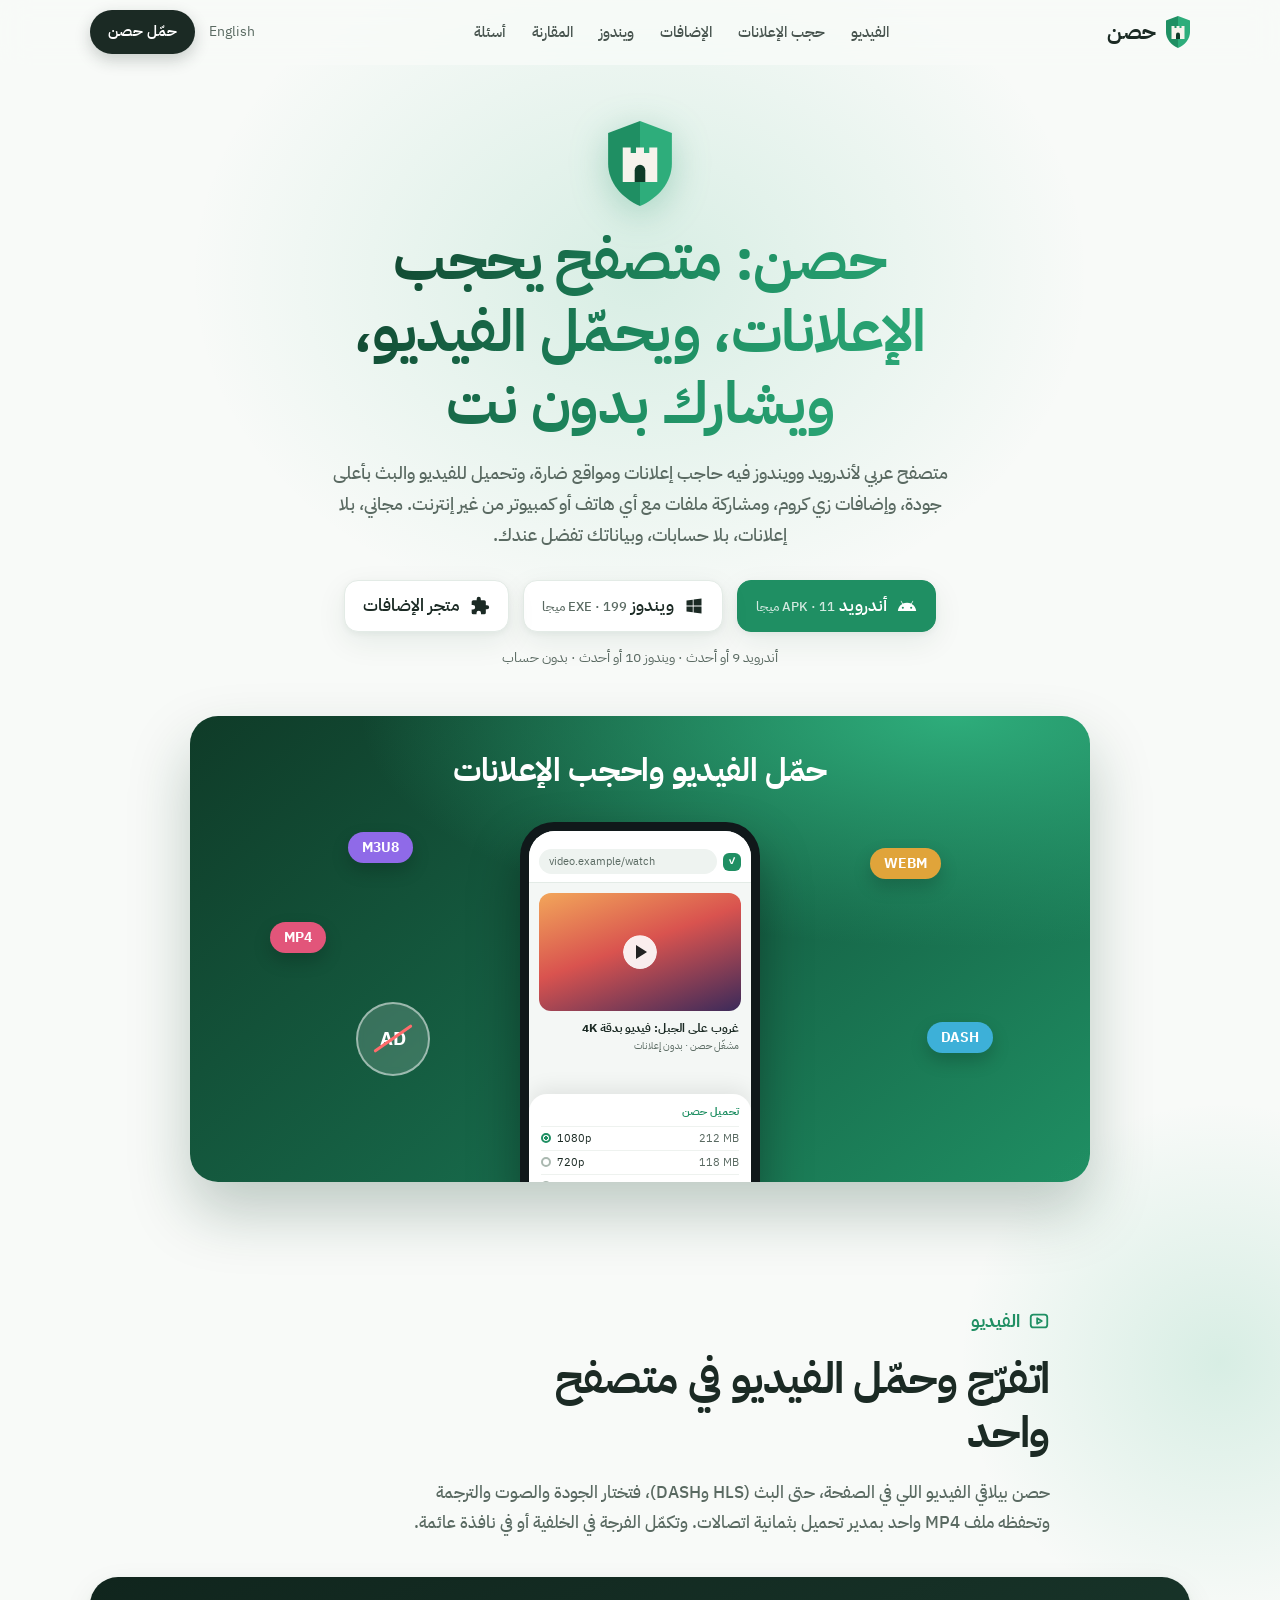
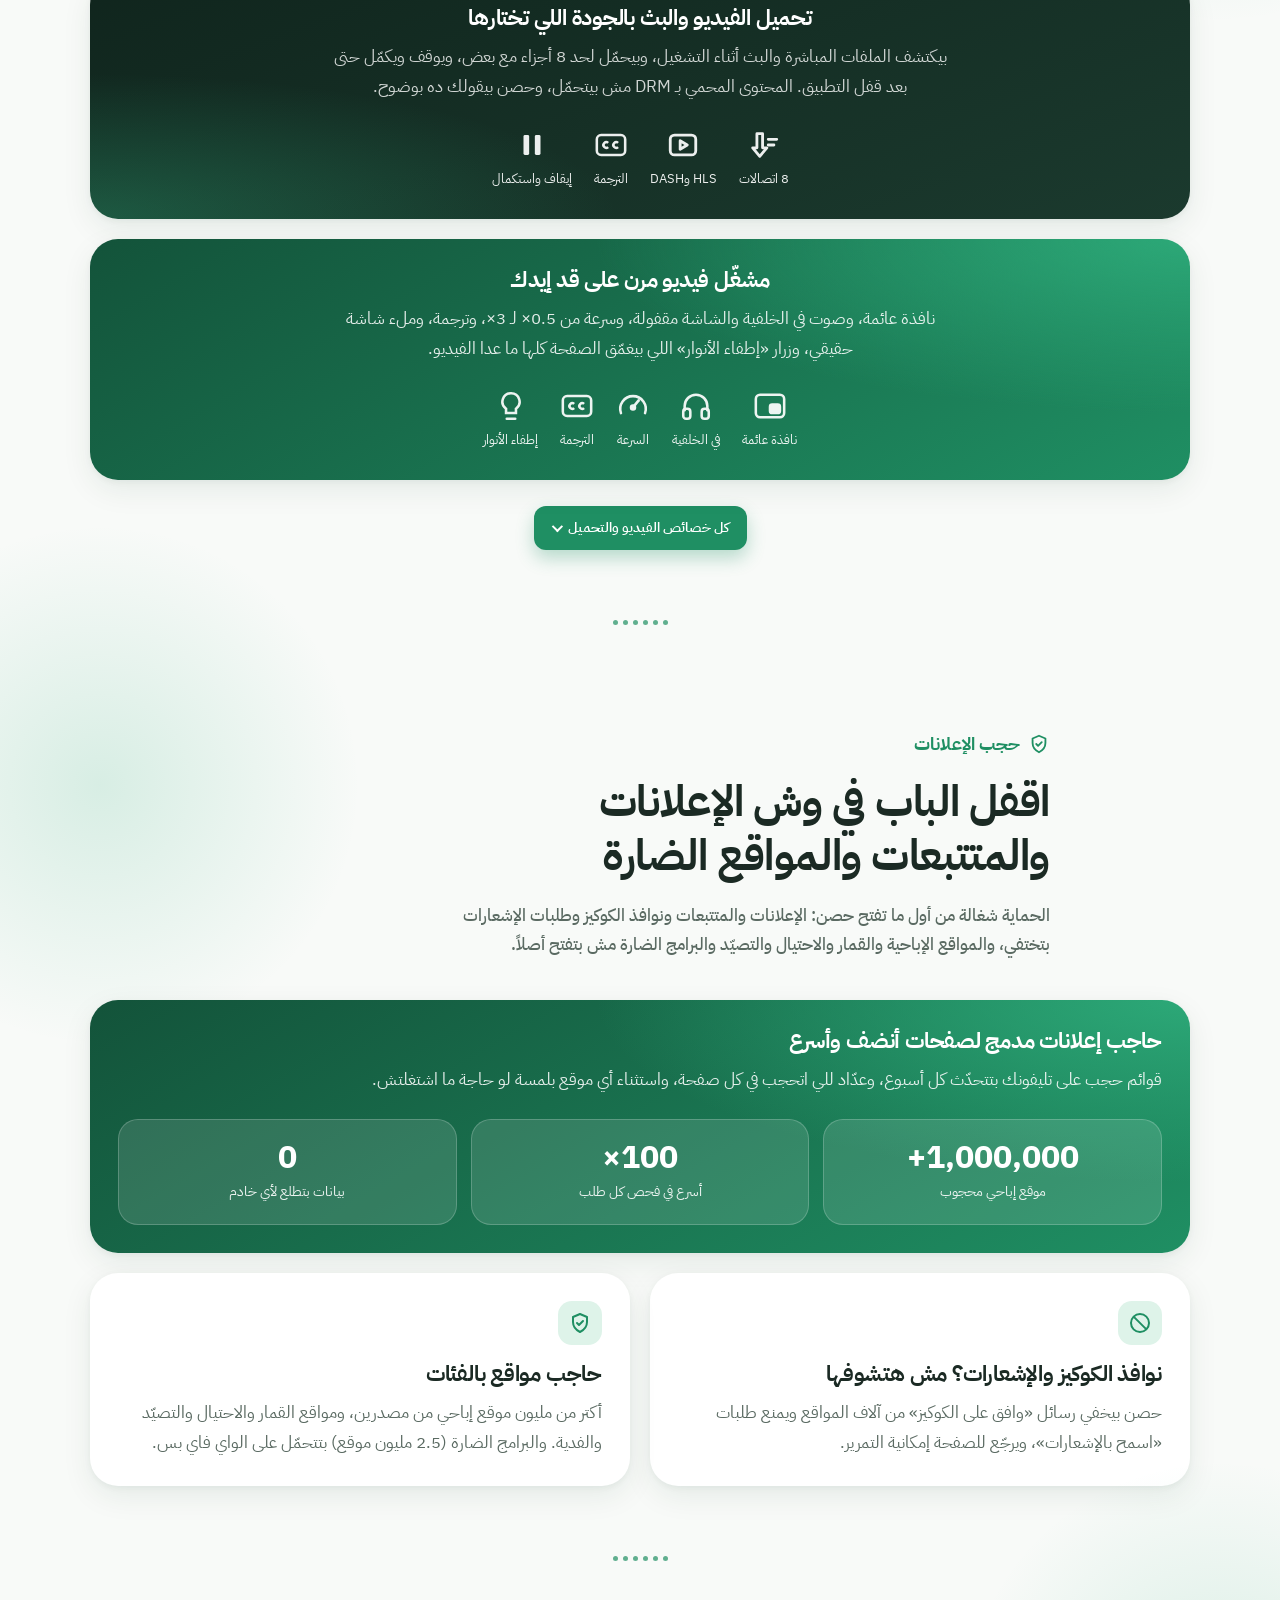
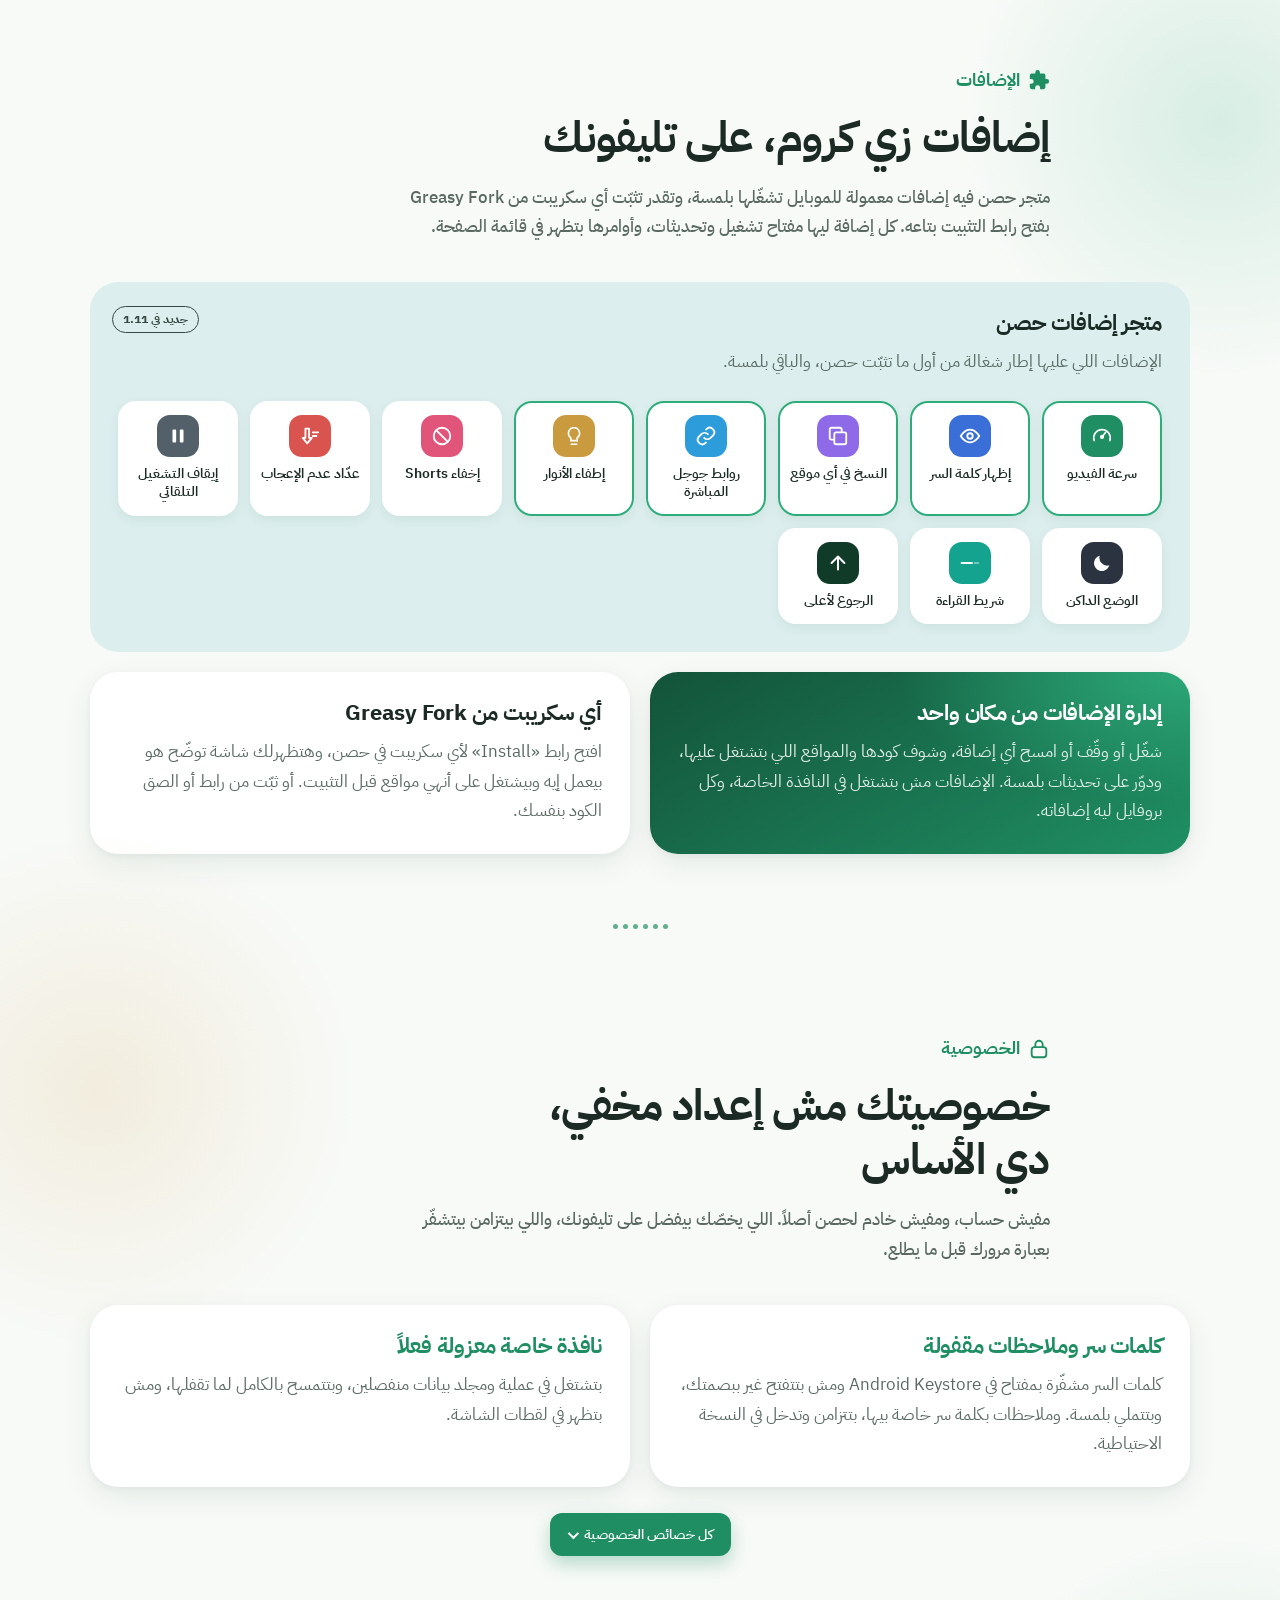
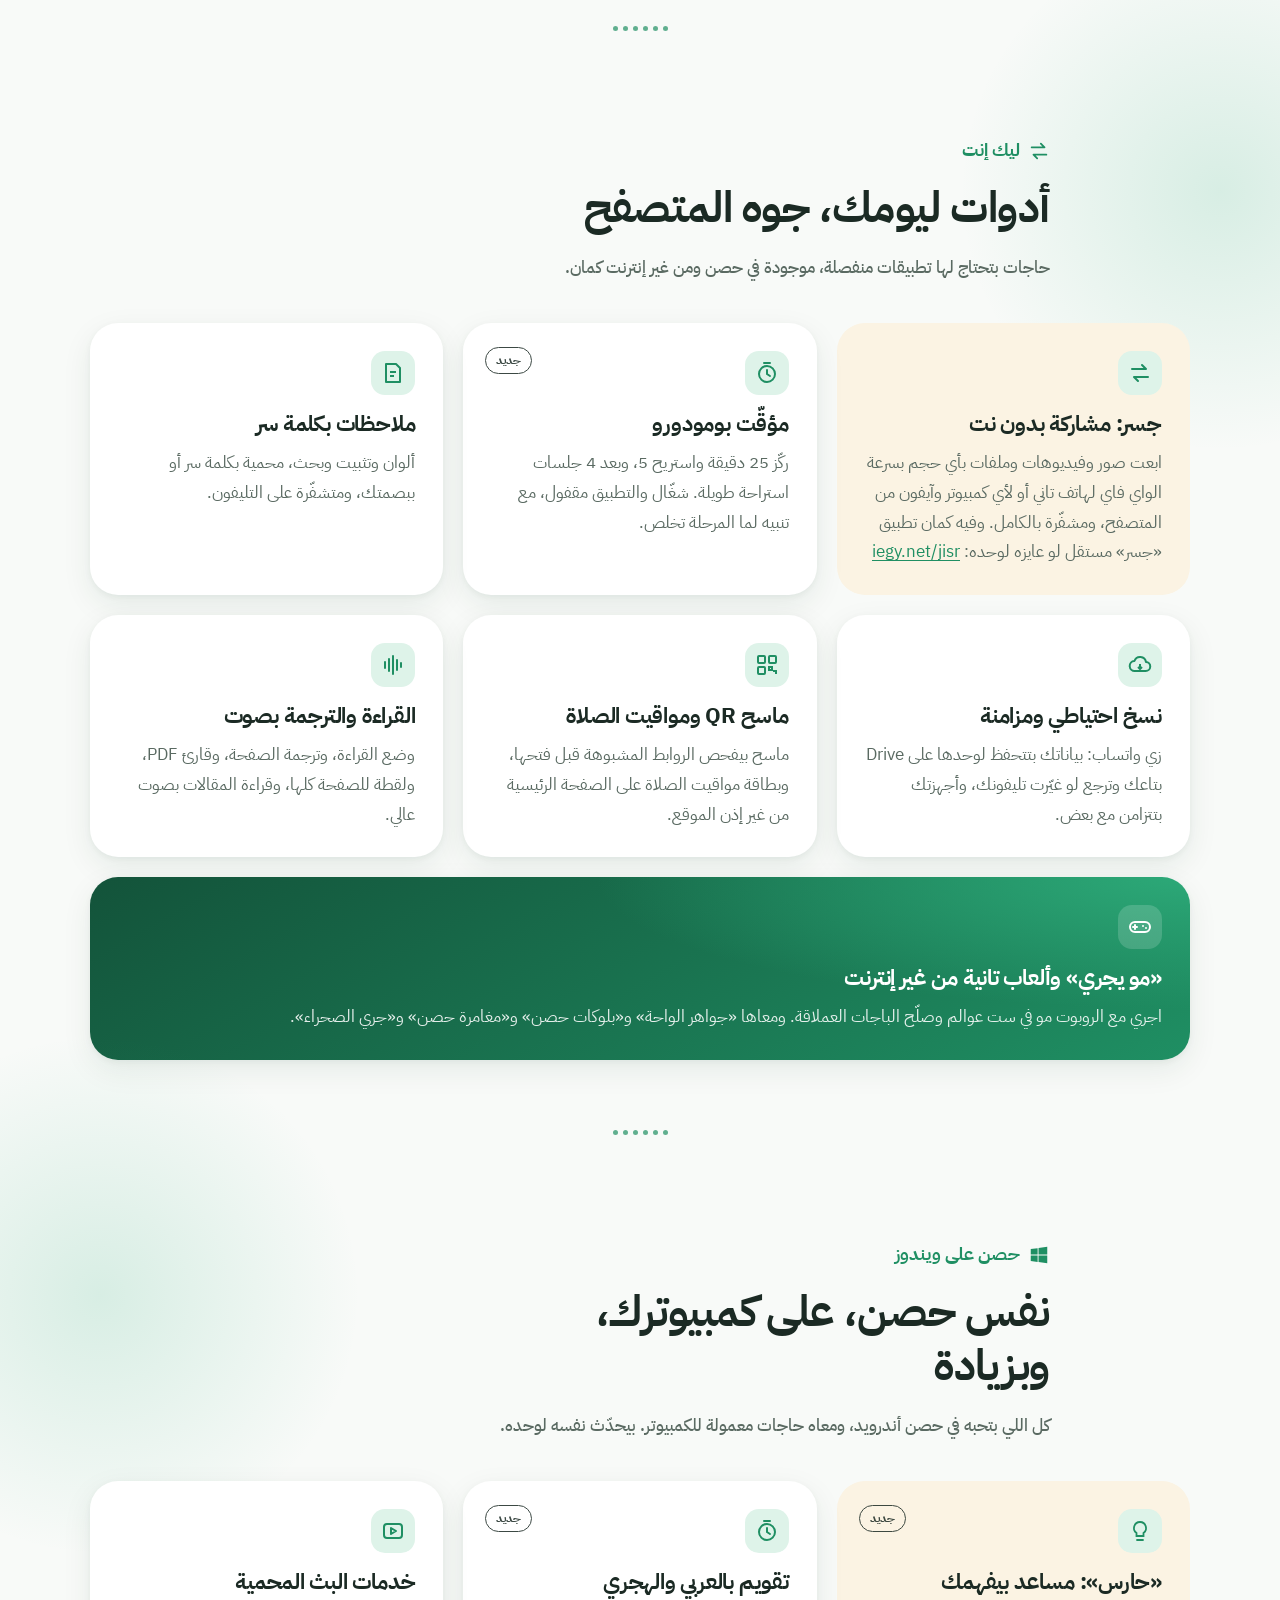
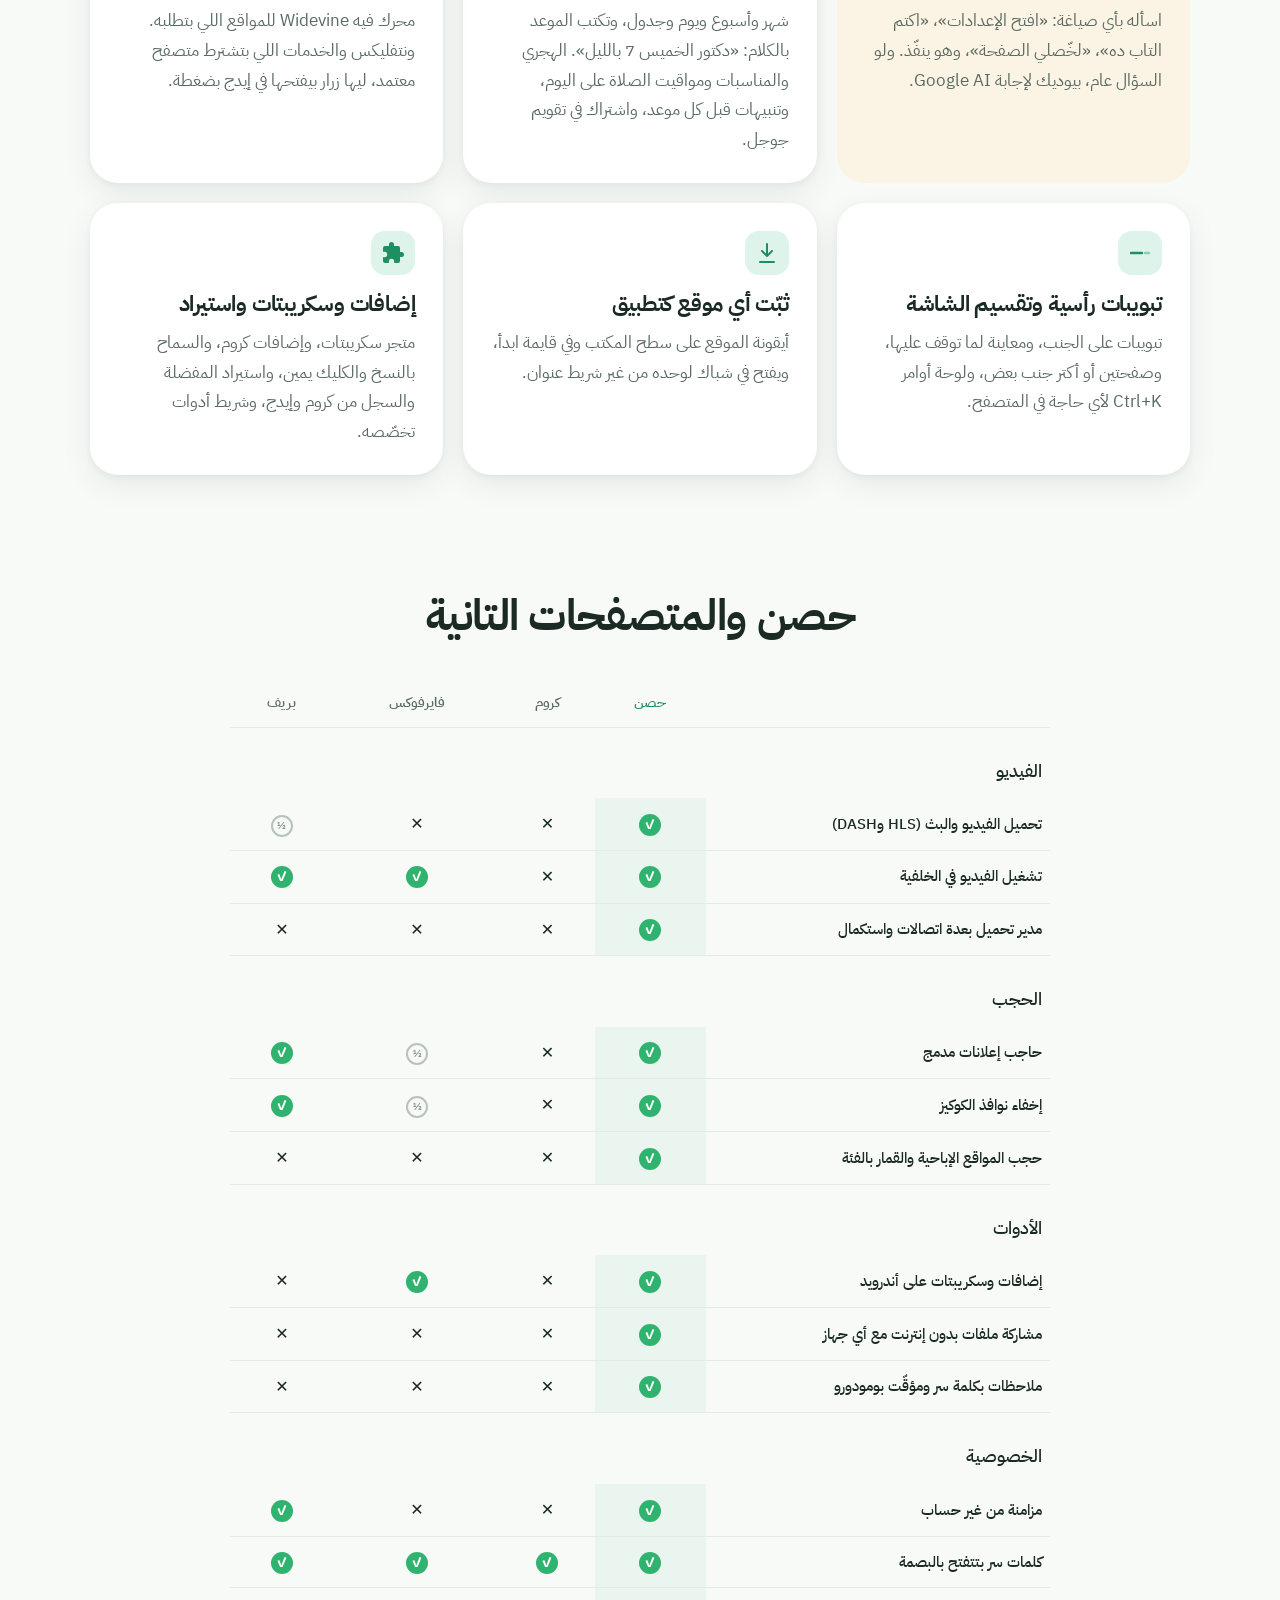
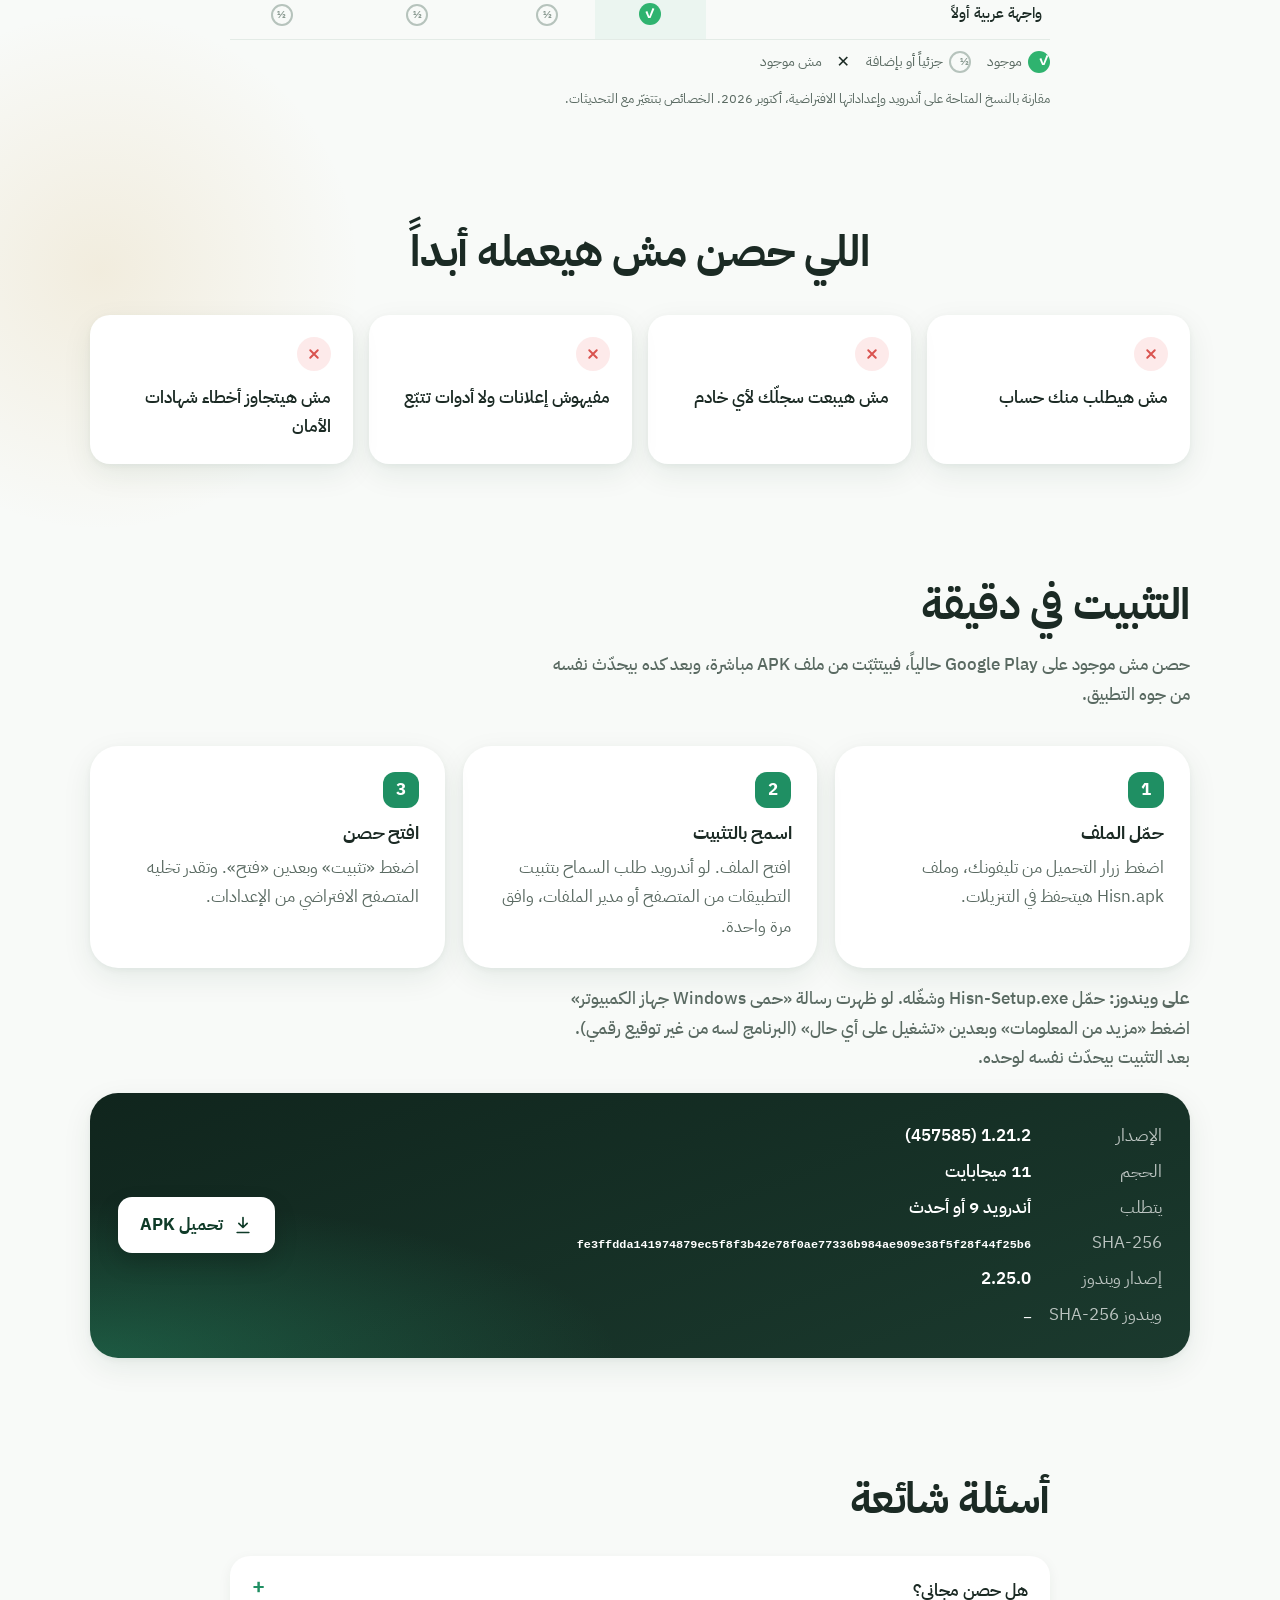
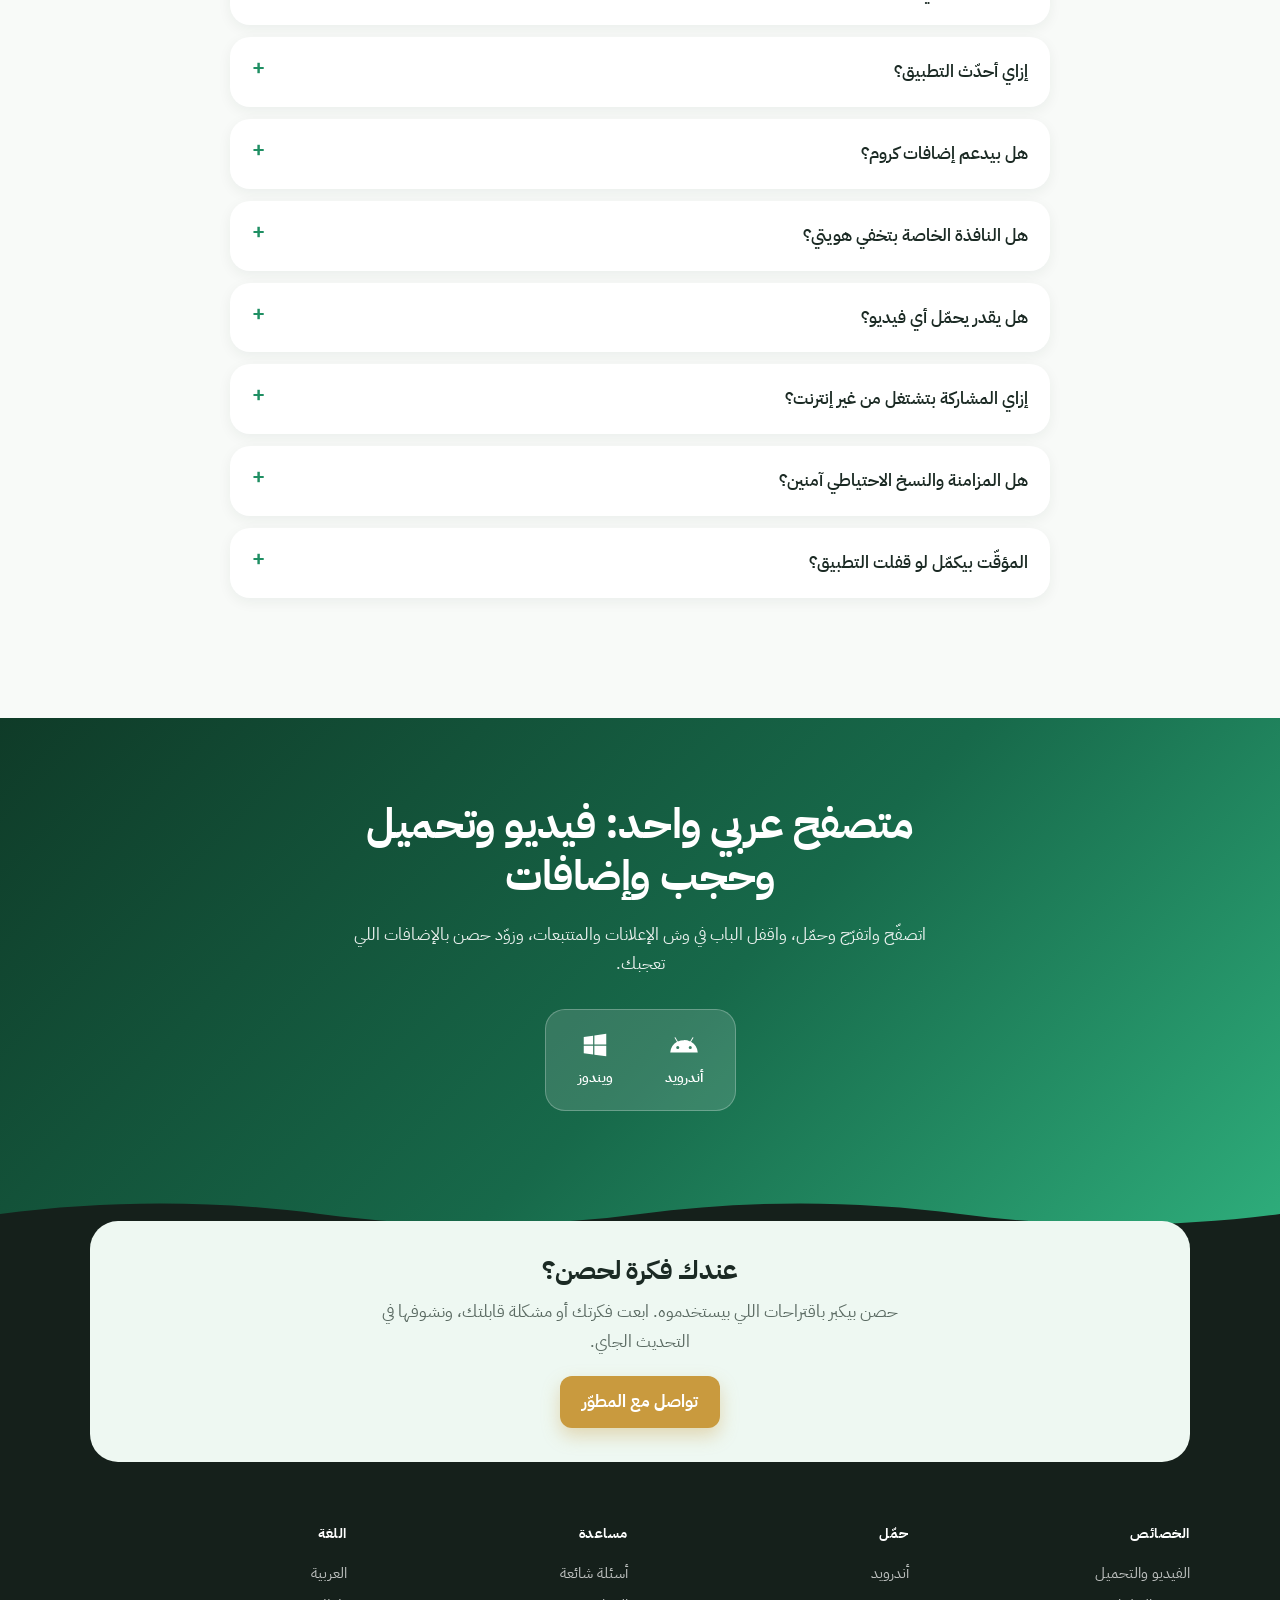
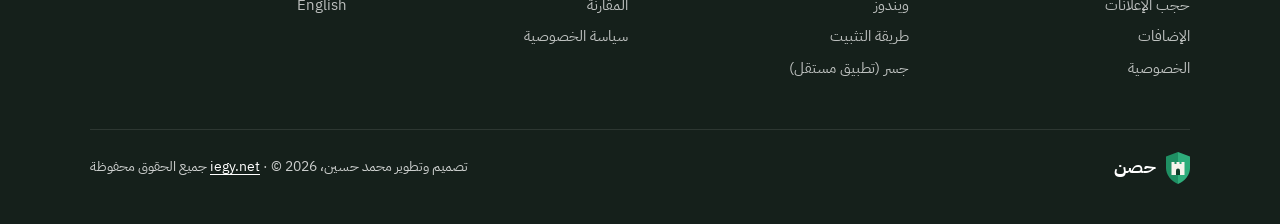
==== index.html @ 0655d459 "Windows 2.25.0: calendar card; Store listing mentions the calendar" ====
<!doctype html>
<html lang="ar" dir="rtl">
<head>
  <meta charset="utf-8">
  <meta name="viewport" content="width=device-width, initial-scale=1">
  <title>حصن | متصفح يحجب الإعلانات ويحمّل الفيديو ويشارك بدون نت</title>
  <meta name="description" content="حصن متصفح أندرويد عربي يحجب الإعلانات والمواقع الضارة، ويحمّل الفيديو والبث، وفيه إضافات زي كروم، ويشارك الملفات بدون إنترنت مع أي هاتف أو كمبيوتر. مجاني وبلا إعلانات ولا حسابات.">
  <meta name="theme-color" content="#f8faf8">
  <link rel="icon" href="assets/favicon.svg" type="image/svg+xml">
  <link rel="alternate" hreflang="en" href="en/">
  <meta property="og:title" content="حصن | متصفح يحجب الإعلانات ويحمّل الفيديو ويشارك بدون نت">
  <meta property="og:description" content="متصفح عربي بحاجب إعلانات وتحميل فيديو وإضافات ومشاركة ملفات بدون نت ومدير كلمات سر ومؤقّت بومودورو، بلا حسابات ولا خوادم.">
  <meta property="og:type" content="website">
  <link rel="preconnect" href="https://fonts.googleapis.com">
  <link rel="preconnect" href="https://fonts.gstatic.com" crossorigin>
  <link href="https://fonts.googleapis.com/css2?family=IBM+Plex+Sans+Arabic:wght@400;500;600;700&display=swap" rel="stylesheet">
  <link rel="stylesheet" href="assets/site.css">
<script data-goatcounter="https://hisn.goatcounter.com/count" async src="https://gc.zgo.at/count.js"></script>
</head>
<body>
<a class="skip" href="#main">تخطَّ إلى المحتوى</a>

<svg width="0" height="0" style="position:absolute" aria-hidden="true">
  <defs>
    <symbol id="i-dl" viewBox="0 0 24 24" fill="none" stroke="currentColor" stroke-width="2" stroke-linecap="round" stroke-linejoin="round"><path d="M12 3v12M7 10l5 5 5-5M5 21h14"/></symbol>
    <symbol id="i-android" viewBox="0 0 24 24" fill="currentColor"><path d="M17.6 9.48l1.84-3.18a.38.38 0 0 0-.66-.38l-1.86 3.22A11.4 11.4 0 0 0 12 8.1c-1.77 0-3.43.38-4.92 1.04L5.22 5.92a.38.38 0 0 0-.66.38L6.4 9.48A10.8 10.8 0 0 0 1 18h22a10.8 10.8 0 0 0-5.4-8.52zM7 15.25a1.25 1.25 0 1 1 0-2.5 1.25 1.25 0 0 1 0 2.5zm10 0a1.25 1.25 0 1 1 0-2.5 1.25 1.25 0 0 1 0 2.5z"/></symbol>
    <symbol id="i-win" viewBox="0 0 24 24" fill="currentColor"><path d="M3 5.5l7.5-1v7H3zM11.5 4.3L21 3v8.5h-9.5zM3 12.5h7.5v7L3 18.5zM11.5 12.5H21V21l-9.5-1.3z"/></symbol>
    <symbol id="i-play" viewBox="0 0 24 24" fill="none" stroke="currentColor" stroke-width="2" stroke-linejoin="round"><rect x="3" y="5" width="18" height="14" rx="3"/><path d="M10 9l5 3-5 3z"/></symbol>
    <symbol id="i-shield" viewBox="0 0 24 24" fill="none" stroke="currentColor" stroke-width="2" stroke-linecap="round" stroke-linejoin="round"><path d="M12 3l7 3v5c0 5-3 8-7 10-4-2-7-5-7-10V6z"/><path d="M9 12l2 2 4-4"/></symbol>
    <symbol id="i-puzzle" viewBox="0 0 24 24" fill="currentColor"><path d="M20.5 11H19V7a2 2 0 0 0-2-2h-4V3.5a2.5 2.5 0 0 0-5 0V5H4a2 2 0 0 0-2 2v3.8h1.5a2.7 2.7 0 0 1 0 5.4H2V20a2 2 0 0 0 2 2h3.8v-1.5a2.7 2.7 0 0 1 5.4 0V22H17a2 2 0 0 0 2-2v-4h1.5a2.5 2.5 0 0 0 0-5z"/></symbol>
    <symbol id="i-lock" viewBox="0 0 24 24" fill="none" stroke="currentColor" stroke-width="2" stroke-linecap="round" stroke-linejoin="round"><rect x="4" y="10" width="16" height="11" rx="3"/><path d="M8 10V7a4 4 0 0 1 8 0v3"/></symbol>
    <symbol id="i-swap" viewBox="0 0 24 24" fill="none" stroke="currentColor" stroke-width="2" stroke-linecap="round" stroke-linejoin="round"><path d="M4 8h14l-4-4M20 16H6l4 4"/></symbol>
    <symbol id="i-sun" viewBox="0 0 24 24" fill="none" stroke="currentColor" stroke-width="2" stroke-linecap="round"><circle cx="12" cy="12" r="4"/><path d="M12 2v2M12 20v2M2 12h2M20 12h2M5 5l1.5 1.5M17.5 17.5L19 19M5 19l1.5-1.5M17.5 6.5L19 5"/></symbol>
    <symbol id="i-pip" viewBox="0 0 24 24" fill="none" stroke="currentColor" stroke-width="1.8" stroke-linejoin="round"><rect x="2" y="4" width="20" height="16" rx="3"/><rect x="12" y="11" width="7" height="6" rx="1.5" fill="currentColor"/></symbol>
    <symbol id="i-head" viewBox="0 0 24 24" fill="none" stroke="currentColor" stroke-width="1.8" stroke-linecap="round"><path d="M4 15v-3a8 8 0 0 1 16 0v3"/><rect x="3" y="14" width="5" height="7" rx="2"/><rect x="16" y="14" width="5" height="7" rx="2"/></symbol>
    <symbol id="i-speed" viewBox="0 0 24 24" fill="none" stroke="currentColor" stroke-width="1.8" stroke-linecap="round"><path d="M3.5 17a9 9 0 1 1 17 0"/><path d="M12 13l4-5"/><circle cx="12" cy="13" r="1.4" fill="currentColor"/></symbol>
    <symbol id="i-cc" viewBox="0 0 24 24" fill="none" stroke="currentColor" stroke-width="1.8"><rect x="2" y="5" width="20" height="14" rx="3"/><path d="M10 10.5a2 2 0 1 0 0 3M17 10.5a2 2 0 1 0 0 3"/></symbol>
    <symbol id="i-bulb" viewBox="0 0 24 24" fill="none" stroke="currentColor" stroke-width="1.8" stroke-linecap="round"><path d="M9 21h6M10 17h4M12 3a6 6 0 0 0-3.5 10.9V17h7v-3.1A6 6 0 0 0 12 3z"/></symbol>
    <symbol id="i-eye" viewBox="0 0 24 24" fill="none" stroke="currentColor" stroke-width="2"><path d="M2 12s3.6-7 10-7 10 7 10 7-3.6 7-10 7S2 12 2 12z"/><circle cx="12" cy="12" r="3"/></symbol>
    <symbol id="i-copy" viewBox="0 0 24 24" fill="none" stroke="currentColor" stroke-width="2" stroke-linejoin="round"><rect x="8" y="8" width="13" height="13" rx="2"/><path d="M16 8V5a2 2 0 0 0-2-2H5a2 2 0 0 0-2 2v9a2 2 0 0 0 2 2h3"/></symbol>
    <symbol id="i-link" viewBox="0 0 24 24" fill="none" stroke="currentColor" stroke-width="2" stroke-linecap="round"><path d="M10 14a5 5 0 0 0 7 0l3-3a5 5 0 0 0-7-7l-1 1M14 10a5 5 0 0 0-7 0l-3 3a5 5 0 0 0 7 7l1-1"/></symbol>
    <symbol id="i-block" viewBox="0 0 24 24" fill="none" stroke="currentColor" stroke-width="2"><circle cx="12" cy="12" r="9"/><path d="M5.6 5.6l12.8 12.8"/></symbol>
    <symbol id="i-down" viewBox="0 0 24 24" fill="none" stroke="currentColor" stroke-width="2" stroke-linecap="round" stroke-linejoin="round"><path d="M7 4v10H4l5 6 5-6h-3V4z"/><path d="M15 8h6M15 12h4"/></symbol>
    <symbol id="i-pause" viewBox="0 0 24 24" fill="currentColor"><rect x="6" y="5" width="4" height="14" rx="1"/><rect x="14" y="5" width="4" height="14" rx="1"/></symbol>
    <symbol id="i-moon" viewBox="0 0 24 24" fill="currentColor"><path d="M20 14.5A8.5 8.5 0 0 1 9.5 4a8.5 8.5 0 1 0 10.5 10.5z"/></symbol>
    <symbol id="i-bar" viewBox="0 0 24 24" fill="none" stroke="currentColor" stroke-width="2.4" stroke-linecap="round"><path d="M3 12h11"/><path d="M17 12h4" opacity=".4"/></symbol>
    <symbol id="i-up" viewBox="0 0 24 24" fill="none" stroke="currentColor" stroke-width="2.2" stroke-linecap="round" stroke-linejoin="round"><path d="M12 19V5M5 12l7-7 7 7"/></symbol>
    <symbol id="i-timer" viewBox="0 0 24 24" fill="none" stroke="currentColor" stroke-width="2" stroke-linecap="round"><circle cx="12" cy="13" r="8"/><path d="M12 9v4l3 2M9 2h6"/></symbol>
    <symbol id="i-note" viewBox="0 0 24 24" fill="none" stroke="currentColor" stroke-width="2" stroke-linejoin="round"><path d="M5 3h10l4 4v14H5z"/><path d="M9 11h6M9 15h4"/></symbol>
    <symbol id="i-qr" viewBox="0 0 24 24" fill="none" stroke="currentColor" stroke-width="2"><rect x="3" y="3" width="7" height="7" rx="1"/><rect x="14" y="3" width="7" height="7" rx="1"/><rect x="3" y="14" width="7" height="7" rx="1"/><path d="M14 14h3v3h-3zM18 18h3v3"/></symbol>
    <symbol id="i-game" viewBox="0 0 24 24" fill="none" stroke="currentColor" stroke-width="2" stroke-linecap="round"><rect x="2" y="7" width="20" height="10" rx="5"/><path d="M7 10v4M5 12h4M15 11h.01M18 13h.01"/></symbol>
    <symbol id="i-voice" viewBox="0 0 24 24" fill="none" stroke="currentColor" stroke-width="2" stroke-linecap="round"><path d="M4 9v6M8 6v12M12 3v18M16 7v10M20 10v4"/></symbol>
    <symbol id="i-cloud" viewBox="0 0 24 24" fill="none" stroke="currentColor" stroke-width="2" stroke-linejoin="round"><path d="M7 18a5 5 0 0 1-.6-10A6 6 0 0 1 18 9a4.5 4.5 0 0 1-.5 9z"/><path d="M12 11v5M10 14l2 2 2-2"/></symbol>
    <symbol id="i-moon2" viewBox="0 0 24 24" fill="none" stroke="currentColor" stroke-width="2"><circle cx="12" cy="12" r="9"/><path d="M12 7v5l3 2"/></symbol>
  </defs>
</svg>

<header class="top">
  <div class="wrap">
    <a class="brand" href="./" aria-label="حصن، الصفحة الرئيسية"><img src="assets/logo.svg" alt="" width="24" height="32"><span>حصن</span></a>
    <nav class="nav" aria-label="أقسام الموقع">
      <a href="#video">الفيديو</a>
      <a href="#blocking">حجب الإعلانات</a>
      <a href="#extensions">الإضافات</a>
      <a href="#windows">ويندوز</a>
      <a href="#compare">المقارنة</a>
      <a href="#faq">أسئلة</a>
    </nav>
    <div class="top-end">
      <a class="lang" href="en/" hreflang="en" lang="en">English</a>
      <a class="pill-dark" href="#install">حمّل حصن</a>
    </div>
  </div>
</header>

<main id="main">
  <section class="hero glow" aria-labelledby="hero-title">
    <div class="wrap">
      <img class="mark" src="assets/logo.svg" alt="" width="64" height="85">
      <h1 id="hero-title">حصن: متصفح يحجب الإعلانات، ويحمّل الفيديو، ويشارك بدون نت</h1>
      <p class="lead">متصفح عربي لأندرويد وويندوز فيه حاجب إعلانات ومواقع ضارة، وتحميل للفيديو والبث بأعلى جودة، وإضافات زي كروم، ومشاركة ملفات مع أي هاتف أو كمبيوتر من غير إنترنت. مجاني، بلا إعلانات، بلا حسابات، وبياناتك تفضل عندك.</p>
      <div class="platforms">
        <a class="plat primary" href="download/Hisn.apk"><svg><use href="#i-android"/></svg><span>أندرويد <small>APK · <span data-hisn="size">11</span> ميجا</small></span></a>
        <div class="cta-win" data-hisn="win">
          <a class="plat" href="https://github.com/egytop/H-releases/releases/latest/download/Hisn-Setup.exe"><svg><use href="#i-win"/></svg><span>ويندوز <small>EXE · <span data-hisn="win-size">199</span> ميجا</small></span></a>
        </div>
        <a class="plat" href="#extensions"><svg><use href="#i-puzzle"/></svg><span>متجر الإضافات</span></a>
      </div>
      <p class="fine">أندرويد 9 أو أحدث · ويندوز 10 أو أحدث · بدون حساب</p>

      <div class="showcase" aria-hidden="true">
        <h2>حمّل الفيديو واحجب الإعلانات</h2>
        <div class="stage">
          <span class="float f-hls" style="top:20px;left:16%">M3U8</span>
          <span class="float f-mp4 b" style="top:110px;left:7%">MP4</span>
          <span class="float f-dash c" style="top:210px;right:9%">DASH</span>
          <span class="float f-mp3 b" style="top:36px;right:15%">WEBM</span>
          <div class="badge-ad" style="top:190px;left:17%"><span>AD</span></div>
          <div class="phone">
            <div class="scr">
              <div class="bar"><span class="shield">✓</span><span class="addr">video.example/watch</span></div>
              <div class="video"></div>
              <div class="t">غروب على الجبل: فيديو بدقة 4K</div>
              <div class="s">مشغّل حصن · بدون إعلانات</div>
              <div class="sheet">
                <b>تحميل حصن</b>
                <div class="q on"><span><i></i>1080p</span><span>212 MB</span></div>
                <div class="q"><span><i></i>720p</span><span>118 MB</span></div>
                <div class="q"><span><i></i>480p</span><span>64 MB</span></div>
              </div>
            </div>
          </div>
        </div>
      </div>
    </div>
  </section>

  <!-- Video -->
  <section class="sec glow left" id="video" aria-labelledby="video-title">
    <div class="narrow rv">
      <span class="eyebrow"><svg><use href="#i-play"/></svg>الفيديو</span>
      <h2 id="video-title">اتفرّج وحمّل الفيديو في متصفح واحد</h2>
      <p class="sub">حصن بيلاقي الفيديو اللي في الصفحة، حتى البث (HLS وDASH)، فتختار الجودة والصوت والترجمة وتحفظه ملف MP4 واحد بمدير تحميل بثمانية اتصالات. وتكمّل الفرجة في الخلفية أو في نافذة عائمة.</p>
    </div>
    <div class="wrap">
      <div class="cards g2">
        <article class="card dark wide center rv">
          <h3>تحميل الفيديو والبث بالجودة اللي تختارها</h3>
          <p>بيكتشف الملفات المباشرة والبث أثناء التشغيل، وبيحمّل لحد 8 أجزاء مع بعض، ويوقف ويكمّل حتى بعد قفل التطبيق. المحتوى المحمي بـ DRM مش بيتحمّل، وحصن بيقولك ده بوضوح.</p>
          <div class="ctrls">
            <div><svg><use href="#i-down"/></svg>8 اتصالات</div>
            <div><svg><use href="#i-play"/></svg>HLS وDASH</div>
            <div><svg><use href="#i-cc"/></svg>الترجمة</div>
            <div><svg><use href="#i-pause"/></svg>إيقاف واستكمال</div>
          </div>
        </article>
        <article class="card green wide center rv">
          <h3>مشغّل فيديو مرن على قد إيدك</h3>
          <p>نافذة عائمة، وصوت في الخلفية والشاشة مقفولة، وسرعة من 0.5× لـ 3×، وترجمة، وملء شاشة حقيقي، وزرار «إطفاء الأنوار» اللي بيغمّق الصفحة كلها ما عدا الفيديو.</p>
          <div class="ctrls">
            <div><svg><use href="#i-pip"/></svg>نافذة عائمة</div>
            <div><svg><use href="#i-head"/></svg>في الخلفية</div>
            <div><svg><use href="#i-speed"/></svg>السرعة</div>
            <div><svg><use href="#i-cc"/></svg>الترجمة</div>
            <div><svg><use href="#i-bulb"/></svg>إطفاء الأنوار</div>
          </div>
        </article>
      </div>
      <details class="more">
        <summary>كل خصائص الفيديو والتحميل</summary>
        <ul class="points">
          <li><h3>حتى 8 اتصالات للملف</h3><p>يقسم الملف ويحمّل أجزاءه معاً، مع إيقاف واستئناف حتى بعد إغلاق التطبيق، وحدّ للسرعة وخيار Wi‑Fi فقط.</p></li>
          <li><h3>التقاط فيديو HLS وDASH</h3><p>يكتشف البث أثناء تشغيله، فتختار الجودة والصوت والترجمة، ويحوّله إلى ملف MP4 واحد.</p></li>
          <li><h3>تشغيل في الخلفية</h3><p>الصوت والفيديو يستمران حين تخرج من حصن أو تقفل الشاشة، مع أزرار التحكم في الإشعار.</p></li>
          <li><h3>ملء الشاشة الحقيقي</h3><p>الفيديو العريض يدور أفقياً ويملأ الشاشة كلها حتى منطقة الكاميرا.</p></li>
          <li><h3>مشغّل حصن</h3><p>قوائم تشغيل من تنزيلاتك، وسرعة وترجمة وجودة، ونافذة عائمة، ويتذكر أين توقفت. اسحب للصوت والإضاءة، وانقر مرتين للتقديم.</p></li>
          <li><h3>شغّل البث من الصفحة</h3><p>أي فيديو يجده حصن في الصفحة، حتى بث m3u8، تشغّله في المشغّل مباشرة دون تنزيله.</p></li>
          <li><h3>حفظ الصفحة</h3><p>احفظ أي صفحة كملف HTML، أو كأرشيف كامل بالصور يفتح بدون إنترنت.</p></li>
          <li><h3>«افتح بواسطة» من أي تطبيق</h3><p>يظهر «مشغّل حصن» عند فتح فيديو أو صوت أو صورة أو ملف نصي من مدير الملفات أو المعرض.</p></li>
        </ul>
      </details>
    </div>
    <div class="dots" aria-hidden="true"><i></i><i></i><i></i><i></i><i></i><i></i></div>
  </section>

  <!-- Blocking -->
  <section class="sec glow" id="blocking" aria-labelledby="block-title">
    <div class="narrow rv">
      <span class="eyebrow"><svg><use href="#i-shield"/></svg>حجب الإعلانات</span>
      <h2 id="block-title">اقفل الباب في وش الإعلانات والمتتبعات والمواقع الضارة</h2>
      <p class="sub">الحماية شغالة من أول ما تفتح حصن: الإعلانات والمتتبعات ونوافذ الكوكيز وطلبات الإشعارات بتختفي، والمواقع الإباحية والقمار والاحتيال والتصيّد والبرامج الضارة مش بتفتح أصلاً.</p>
    </div>
    <div class="wrap">
      <div class="cards g2">
        <article class="card green wide rv">
          <h3>حاجب إعلانات مدمج لصفحات أنضف وأسرع</h3>
          <p>قوائم حجب على تليفونك بتتحدّث كل أسبوع، وعدّاد للي اتحجب في كل صفحة، واستثناء أي موقع بلمسة لو حاجة ما اشتغلتش.</p>
          <div class="stats">
            <div class="stat"><b>+1,000,000</b><span>موقع إباحي محجوب</span></div>
            <div class="stat"><b>×100</b><span>أسرع في فحص كل طلب</span></div>
            <div class="stat"><b>0</b><span>بيانات بتطلع لأي خادم</span></div>
          </div>
        </article>
        <article class="card rv">
          <div class="ico"><svg><use href="#i-block"/></svg></div>
          <h3>نوافذ الكوكيز والإشعارات؟ مش هتشوفها</h3>
          <p>حصن بيخفي رسائل «وافق على الكوكيز» من آلاف المواقع ويمنع طلبات «اسمح بالإشعارات»، ويرجّع للصفحة إمكانية التمرير.</p>
        </article>
        <article class="card rv">
          <div class="ico"><svg><use href="#i-shield"/></svg></div>
          <h3>حاجب مواقع بالفئات</h3>
          <p>أكتر من مليون موقع إباحي من مصدرين، ومواقع القمار والاحتيال والتصيّد والفدية. والبرامج الضارة (2.5 مليون موقع) بتتحمّل على الواي فاي بس.</p>
        </article>
      </div>
    </div>
    <div class="dots" aria-hidden="true"><i></i><i></i><i></i><i></i><i></i><i></i></div>
  </section>

  <!-- Extensions -->
  <section class="sec glow left" id="extensions" aria-labelledby="ext-title">
    <div class="narrow rv">
      <span class="eyebrow"><svg><use href="#i-puzzle"/></svg>الإضافات</span>
      <h2 id="ext-title">إضافات زي كروم، على تليفونك</h2>
      <p class="sub">متجر حصن فيه إضافات معمولة للموبايل تشغّلها بلمسة، وتقدر تثبّت أي سكريبت من Greasy Fork بفتح رابط التثبيت بتاعه. كل إضافة ليها مفتاح تشغيل وتحديثات، وأوامرها بتظهر في قائمة الصفحة.</p>
    </div>
    <div class="wrap">
      <div class="cards g2">
        <article class="card sky wide rv">
          <span class="tag">جديد في 1.11</span>
          <h3>متجر إضافات حصن</h3>
          <p>الإضافات اللي عليها إطار شغالة من أول ما تثبّت حصن، والباقي بلمسة.</p>
          <div class="exts">
            <div class="ext on"><i style="background:#1f8f63"><svg><use href="#i-speed"/></svg></i>سرعة الفيديو</div>
            <div class="ext on"><i style="background:#3b6fd8"><svg><use href="#i-eye"/></svg></i>إظهار كلمة السر</div>
            <div class="ext on"><i style="background:#8f6ae8"><svg><use href="#i-copy"/></svg></i>النسخ في أي موقع</div>
            <div class="ext on"><i style="background:#2d9cdb"><svg><use href="#i-link"/></svg></i>روابط جوجل المباشرة</div>
            <div class="ext on"><i style="background:#c99a3e"><svg><use href="#i-bulb"/></svg></i>إطفاء الأنوار</div>
            <div class="ext"><i style="background:#e2557a"><svg><use href="#i-block"/></svg></i>إخفاء Shorts</div>
            <div class="ext"><i style="background:#d9534f"><svg><use href="#i-down"/></svg></i>عدّاد عدم الإعجاب</div>
            <div class="ext"><i style="background:#546069"><svg><use href="#i-pause"/></svg></i>إيقاف التشغيل التلقائي</div>
            <div class="ext"><i style="background:#2b3240"><svg><use href="#i-moon"/></svg></i>الوضع الداكن</div>
            <div class="ext"><i style="background:#13a38f"><svg><use href="#i-bar"/></svg></i>شريط القراءة</div>
            <div class="ext"><i style="background:#0f3b28"><svg><use href="#i-up"/></svg></i>الرجوع لأعلى</div>
          </div>
        </article>
        <article class="card green rv">
          <h3>إدارة الإضافات من مكان واحد</h3>
          <p>شغّل أو وقّف أو امسح أي إضافة، وشوف كودها والمواقع اللي بتشتغل عليها، ودوّر على تحديثات بلمسة. الإضافات مش بتشتغل في النافذة الخاصة، وكل بروفايل ليه إضافاته.</p>
        </article>
        <article class="card rv">
          <h3>أي سكريبت من Greasy Fork</h3>
          <p>افتح رابط «Install» لأي سكريبت في حصن، وهتظهرلك شاشة توضّح هو بيعمل إيه وبيشتغل على أنهي مواقع قبل التثبيت. أو ثبّت من رابط أو الصق الكود بنفسك.</p>
        </article>
      </div>
    </div>
    <div class="dots" aria-hidden="true"><i></i><i></i><i></i><i></i><i></i><i></i></div>
  </section>

  <!-- Privacy -->
  <section class="sec glow gold" id="privacy" aria-labelledby="priv-title">
    <div class="narrow rv">
      <span class="eyebrow"><svg><use href="#i-lock"/></svg>الخصوصية</span>
      <h2 id="priv-title">خصوصيتك مش إعداد مخفي، دي الأساس</h2>
      <p class="sub">مفيش حساب، ومفيش خادم لحصن أصلاً. اللي يخصّك بيفضل على تليفونك، واللي بيتزامن بيتشفّر بعبارة مرورك قبل ما يطلع.</p>
    </div>
    <div class="wrap">
      <div class="cards g2">
        <article class="card rv">
          <h3 class="hl">كلمات سر وملاحظات مقفولة</h3>
          <p>كلمات السر مشفّرة بمفتاح في Android Keystore ومش بتتفتح غير ببصمتك، وبتتملي بلمسة. وملاحظات بكلمة سر خاصة بيها، بتتزامن وتدخل في النسخة الاحتياطية.</p>
        </article>
        <article class="card rv">
          <h3 class="hl">نافذة خاصة معزولة فعلاً</h3>
          <p>بتشتغل في عملية ومجلد بيانات منفصلين، وبتتمسح بالكامل لما تقفلها، ومش بتظهر في لقطات الشاشة.</p>
        </article>
      </div>
      <details class="more">
        <summary>كل خصائص الخصوصية</summary>
        <ul class="points">
          <li><h3>روابط بلا تتبّع</h3><p>يحذف معاملات مثل utm وfbclid وgclid من الروابط قبل فتحها، ويرسل إشارة عدم التتبع (GPC) إذا فعّلتها.</p></li>
          <li><h3>HTTPS فقط</h3><p>يحاول الاتصال الآمن أولاً، ويحذّرك قبل فتح أي موقع غير مشفّر.</p></li>
          <li><h3>قفل بالبصمة</h3><p>اقفل التطبيق ببصمتك أو قفل الشاشة، وامنع لقطات الشاشة، وامسح البيانات تلقائياً عند الخروج.</p></li>
          <li><h3>إعدادات لكل موقع</h3><p>الإعلانات وجافاسكربت والحجب ومسح بيانات أي موقع، من شاشة واحدة أو من قائمة الصفحة مباشرة.</p></li>
          <li><h3>ملفات شخصية منفصلة</h3><p>عمل ودراسة وترفيه، لكل ملف إشاراته وسجله وتبويباته وإضافاته، وتسجيل دخول مختلف في نفس المواقع.</p></li>
          <li><h3>نسخ احتياطي مشفّر</h3><p>نسخة تلقائية لكل بياناتك على Google Drive بتاعك، مشفّرة بعبارة مرورك فمحدش يقدر يقراها غيرك.</p></li>
        </ul>
      </details>
    </div>
    <div class="dots" aria-hidden="true"><i></i><i></i><i></i><i></i><i></i><i></i></div>
  </section>

  <!-- Devices & tools -->
  <section class="sec glow left" id="yours" aria-labelledby="yours-title">
    <div class="narrow rv">
      <span class="eyebrow"><svg><use href="#i-swap"/></svg>ليك إنت</span>
      <h2 id="yours-title">أدوات ليومك، جوه المتصفح</h2>
      <p class="sub">حاجات بتحتاج لها تطبيقات منفصلة، موجودة في حصن ومن غير إنترنت كمان.</p>
    </div>
    <div class="wrap">
      <div class="cards g3">
        <article class="card cream rv"><div class="ico"><svg><use href="#i-swap"/></svg></div><h3>جسر: مشاركة بدون نت</h3><p>ابعت صور وفيديوهات وملفات بأي حجم بسرعة الواي فاي لهاتف تاني أو لأي كمبيوتر وآيفون من المتصفح، ومشفّرة بالكامل. وفيه كمان تطبيق «جسر» مستقل لو عايزه لوحده: <a href="https://iegy.net/jisr">iegy.net/jisr</a></p></article>
        <article class="card rv"><div class="ico"><svg><use href="#i-timer"/></svg></div><span class="tag">جديد</span><h3>مؤقّت بومودورو</h3><p>ركّز 25 دقيقة واستريح 5، وبعد 4 جلسات استراحة طويلة. شغّال والتطبيق مقفول، مع تنبيه لما المرحلة تخلص.</p></article>
        <article class="card rv"><div class="ico"><svg><use href="#i-note"/></svg></div><h3>ملاحظات بكلمة سر</h3><p>ألوان وتثبيت وبحث، محمية بكلمة سر أو ببصمتك، ومتشفّرة على التليفون.</p></article>
        <article class="card rv"><div class="ico"><svg><use href="#i-cloud"/></svg></div><h3>نسخ احتياطي ومزامنة</h3><p>زي واتساب: بياناتك بتتحفظ لوحدها على Drive بتاعك وترجع لو غيّرت تليفونك، وأجهزتك بتتزامن مع بعض.</p></article>
        <article class="card rv"><div class="ico"><svg><use href="#i-qr"/></svg></div><h3>ماسح QR ومواقيت الصلاة</h3><p>ماسح بيفحص الروابط المشبوهة قبل فتحها، وبطاقة مواقيت الصلاة على الصفحة الرئيسية من غير إذن الموقع.</p></article>
        <article class="card rv"><div class="ico"><svg><use href="#i-voice"/></svg></div><h3>القراءة والترجمة بصوت</h3><p>وضع القراءة، وترجمة الصفحة، وقارئ PDF، ولقطة للصفحة كلها، وقراءة المقالات بصوت عالي.</p></article>
        <article class="card green wide rv"><div class="ico" style="background:rgba(255,255,255,.16);color:#fff"><svg><use href="#i-game"/></svg></div><h3>«مو يجري» وألعاب تانية من غير إنترنت</h3><p>اجري مع الروبوت مو في ست عوالم وصلّح الباجات العملاقة. ومعاها «جواهر الواحة» و«بلوكات حصن» و«مغامرة حصن» و«جري الصحراء».</p></article>
      </div>
    </div>
    <div class="dots" aria-hidden="true"><i></i><i></i><i></i><i></i><i></i><i></i></div>
  </section>

  <!-- Windows -->
  <section class="sec glow" id="windows" aria-labelledby="win-title">
    <div class="narrow rv">
      <span class="eyebrow"><svg><use href="#i-win"/></svg>حصن على ويندوز</span>
      <h2 id="win-title">نفس حصن، على كمبيوترك، وبزيادة</h2>
      <p class="sub">كل اللي بتحبه في حصن أندرويد، ومعاه حاجات معمولة للكمبيوتر. بيحدّث نفسه لوحده.</p>
    </div>
    <div class="wrap">
      <div class="cards g3">
        <article class="card cream rv"><div class="ico"><svg><use href="#i-bulb"/></svg></div><span class="tag">جديد</span><h3>«حارس»: مساعد بيفهمك</h3><p>اسأله بأي صياغة: «افتح الإعدادات»، «اكتم التاب ده»، «لخّصلي الصفحة»، وهو ينفّذ. ولو السؤال عام، بيوديك لإجابة Google AI.</p></article>
        <article class="card rv"><div class="ico"><svg><use href="#i-timer"/></svg></div><span class="tag">جديد</span><h3>تقويم بالعربي والهجري</h3><p>شهر وأسبوع ويوم وجدول، وتكتب الموعد بالكلام: «دكتور الخميس 7 بالليل». الهجري والمناسبات ومواقيت الصلاة على اليوم، وتنبيهات قبل كل موعد، واشتراك في تقويم جوجل.</p></article>
        <article class="card rv"><div class="ico"><svg><use href="#i-play"/></svg></div><h3>خدمات البث المحمية</h3><p>محرك فيه Widevine للمواقع اللي بتطلبه. ونتفليكس والخدمات اللي بتشترط متصفح معتمد، ليها زرار بيفتحها في إيدج بضغطة.</p></article>
        <article class="card rv"><div class="ico"><svg><use href="#i-bar"/></svg></div><h3>تبويبات رأسية وتقسيم الشاشة</h3><p>تبويبات على الجنب، ومعاينة لما توقف عليها، وصفحتين أو أكتر جنب بعض، ولوحة أوامر Ctrl+K لأي حاجة في المتصفح.</p></article>
        <article class="card rv"><div class="ico"><svg><use href="#i-dl"/></svg></div><h3>ثبّت أي موقع كتطبيق</h3><p>أيقونة الموقع على سطح المكتب وفي قايمة ابدأ، ويفتح في شباك لوحده من غير شريط عنوان.</p></article>
        <article class="card rv"><div class="ico"><svg><use href="#i-puzzle"/></svg></div><h3>إضافات وسكريبتات واستيراد</h3><p>متجر سكريبتات، وإضافات كروم، والسماح بالنسخ والكليك يمين، واستيراد المفضلة والسجل من كروم وإيدج، وشريط أدوات تخصّصه.</p></article>
      </div>
    </div>
  </section>

  <!-- Comparison -->
  <section class="sec" id="compare" aria-labelledby="cmp-title">
    <div class="narrow">
      <h2 id="cmp-title" style="text-align:center;margin-inline:auto">حصن والمتصفحات التانية</h2>
      <div class="cmp-wrap">
        <table class="cmp">
          <thead><tr><td></td><th class="us">حصن</th><th>كروم</th><th>فايرفوكس</th><th>بريف</th></tr></thead>
          <tbody>
            <tr><th colspan="5">الفيديو</th></tr>
            <tr><td>تحميل الفيديو والبث (HLS وDASH)</td><td class="us"><span class="y" aria-label="نعم"></span></td><td><span class="n" aria-label="لا"></span></td><td><span class="n" aria-label="لا"></span></td><td><span class="p" aria-label="جزئياً"></span></td></tr>
            <tr><td>تشغيل الفيديو في الخلفية</td><td class="us"><span class="y" aria-label="نعم"></span></td><td><span class="n" aria-label="لا"></span></td><td><span class="y" aria-label="نعم"></span></td><td><span class="y" aria-label="نعم"></span></td></tr>
            <tr><td>مدير تحميل بعدة اتصالات واستكمال</td><td class="us"><span class="y" aria-label="نعم"></span></td><td><span class="n" aria-label="لا"></span></td><td><span class="n" aria-label="لا"></span></td><td><span class="n" aria-label="لا"></span></td></tr>
            <tr><th colspan="5">الحجب</th></tr>
            <tr><td>حاجب إعلانات مدمج</td><td class="us"><span class="y" aria-label="نعم"></span></td><td><span class="n" aria-label="لا"></span></td><td><span class="p" aria-label="بإضافة"></span></td><td><span class="y" aria-label="نعم"></span></td></tr>
            <tr><td>إخفاء نوافذ الكوكيز</td><td class="us"><span class="y" aria-label="نعم"></span></td><td><span class="n" aria-label="لا"></span></td><td><span class="p" aria-label="جزئياً"></span></td><td><span class="y" aria-label="نعم"></span></td></tr>
            <tr><td>حجب المواقع الإباحية والقمار بالفئة</td><td class="us"><span class="y" aria-label="نعم"></span></td><td><span class="n" aria-label="لا"></span></td><td><span class="n" aria-label="لا"></span></td><td><span class="n" aria-label="لا"></span></td></tr>
            <tr><th colspan="5">الأدوات</th></tr>
            <tr><td>إضافات وسكريبتات على أندرويد</td><td class="us"><span class="y" aria-label="نعم"></span></td><td><span class="n" aria-label="لا"></span></td><td><span class="y" aria-label="نعم"></span></td><td><span class="n" aria-label="لا"></span></td></tr>
            <tr><td>مشاركة ملفات بدون إنترنت مع أي جهاز</td><td class="us"><span class="y" aria-label="نعم"></span></td><td><span class="n" aria-label="لا"></span></td><td><span class="n" aria-label="لا"></span></td><td><span class="n" aria-label="لا"></span></td></tr>
            <tr><td>ملاحظات بكلمة سر ومؤقّت بومودورو</td><td class="us"><span class="y" aria-label="نعم"></span></td><td><span class="n" aria-label="لا"></span></td><td><span class="n" aria-label="لا"></span></td><td><span class="n" aria-label="لا"></span></td></tr>
            <tr><th colspan="5">الخصوصية</th></tr>
            <tr><td>مزامنة من غير حساب</td><td class="us"><span class="y" aria-label="نعم"></span></td><td><span class="n" aria-label="لا"></span></td><td><span class="n" aria-label="لا"></span></td><td><span class="y" aria-label="نعم"></span></td></tr>
            <tr><td>كلمات سر بتتفتح بالبصمة</td><td class="us"><span class="y" aria-label="نعم"></span></td><td><span class="y" aria-label="نعم"></span></td><td><span class="y" aria-label="نعم"></span></td><td><span class="y" aria-label="نعم"></span></td></tr>
            <tr><td>واجهة عربية أولاً</td><td class="us"><span class="y" aria-label="نعم"></span></td><td><span class="p" aria-label="مترجمة"></span></td><td><span class="p" aria-label="مترجمة"></span></td><td><span class="p" aria-label="مترجمة"></span></td></tr>
          </tbody>
        </table>
      </div>
      <div class="legend"><span><span class="y"></span>موجود</span><span><span class="p"></span>جزئياً أو بإضافة</span><span><span class="n"></span>مش موجود</span></div>
      <p class="cmp-note">مقارنة بالنسخ المتاحة على أندرويد وإعداداتها الافتراضية، أكتوبر 2026. الخصائص بتتغيّر مع التحديثات.</p>
    </div>
  </section>

  <!-- Never -->
  <section class="sec glow gold" aria-labelledby="never-title">
    <div class="wrap">
      <h2 id="never-title" style="text-align:center;margin-inline:auto">اللي حصن مش هيعمله أبداً</h2>
      <div class="never">
        <div>مش هيطلب منك حساب</div>
        <div>مش هيبعت سجلّك لأي خادم</div>
        <div>مفيهوش إعلانات ولا أدوات تتبّع</div>
        <div>مش هيتجاوز أخطاء شهادات الأمان</div>
      </div>
    </div>
  </section>

  <!-- Install -->
  <section class="sec" id="install" aria-labelledby="install-title">
    <div class="wrap">
      <h2 id="install-title">التثبيت في دقيقة</h2>
      <p class="sub">حصن مش موجود على Google Play حالياً، فبيتثبّت من ملف APK مباشرة، وبعد كده بيحدّث نفسه من جوه التطبيق.</p>
      <ol class="steps">
        <li><h3>حمّل الملف</h3><p>اضغط زرار التحميل من تليفونك، وملف Hisn.apk هيتحفظ في التنزيلات.</p></li>
        <li><h3>اسمح بالتثبيت</h3><p>افتح الملف. لو أندرويد طلب السماح بتثبيت التطبيقات من المتصفح أو مدير الملفات، وافق مرة واحدة.</p></li>
        <li><h3>افتح حصن</h3><p>اضغط «تثبيت» وبعدين «فتح». وتقدر تخليه المتصفح الافتراضي من الإعدادات.</p></li>
      </ol>
      <p class="sub" style="margin-top:16px"><b>على ويندوز:</b> حمّل Hisn-Setup.exe وشغّله. لو ظهرت رسالة «حمى Windows جهاز الكمبيوتر» اضغط «مزيد من المعلومات» وبعدين «تشغيل على أي حال» (البرنامج لسه من غير توقيع رقمي). بعد التثبيت بيحدّث نفسه لوحده.</p>
      <div class="card dark dl rv" style="margin-top:20px">
        <dl>
          <dt>الإصدار</dt><dd data-hisn="version">1.21.2 (457585)</dd>
          <dt>الحجم</dt><dd><span data-hisn="size">11</span> ميجابايت</dd>
          <dt>يتطلب</dt><dd>أندرويد 9 أو أحدث</dd>
          <dt>SHA-256</dt><dd><code data-hisn="sha">fe3ffdda141974879ec5f8f3b42e78f0ae77336b984ae909e38f5f28f44f25b6</code></dd>
          <dt>إصدار ويندوز</dt><dd data-hisn="win-version">2.25.0</dd>
          <dt>ويندوز SHA-256</dt><dd><code data-hisn="win-sha">—</code></dd>
        </dl>
        <a class="btn" href="download/Hisn.apk"><svg><use href="#i-dl"/></svg>تحميل APK</a>
      </div>
    </div>
  </section>

  <!-- FAQ -->
  <section class="sec" id="faq" aria-labelledby="faq-title">
    <div class="narrow">
      <h2 id="faq-title">أسئلة شائعة</h2>
      <div class="faq">
        <details><summary>هل حصن مجاني؟</summary><p>أيوه، مجاني بالكامل ومن غير إعلانات ولا اشتراكات.</p></details>
        <details><summary>إزاي أحدّث التطبيق؟</summary><p>من جوه حصن: الإعدادات ← التحديثات وعن التطبيق. لما تنزل نسخة جديدة هيظهر زرار «تحميل التحديث»، وبتثبّتها فوق النسخة الحالية، فإشاراتك وسجلك وإعداداتك بتفضل زي ما هي.</p></details>
        <details><summary>هل بيدعم إضافات كروم؟</summary><p>حصن بيدعم السكريبتات (User Scripts) بنفس صيغة Tampermonkey، وده أغلب اللي الناس بتستخدمه من الإضافات: من متجر حصن أو من Greasy Fork. إضافات متجر كروم نفسها (ملفات CRX) مش مدعومة، لأن حصن شغال على Android System WebView.</p></details>
        <details><summary>هل النافذة الخاصة بتخفي هويتي؟</summary><p>لأ. بتمنع حفظ أي حاجة على جهازك، لكن المواقع وشبكتك ومزوّد الإنترنت لسه شايفين نشاطك. عشان تخفي هويتك محتاج VPN أو Tor.</p></details>
        <details><summary>هل يقدر يحمّل أي فيديو؟</summary><p>بيحمّل الملفات المباشرة والبث غير المحمي (HLS وDASH). المحتوى المحمي بـ DRM أو البث المباشر مش بيتحمّل، وحصن بيقولك كده بوضوح.</p></details>
        <details><summary>إزاي المشاركة بتشتغل من غير إنترنت؟</summary><p>افتح «جسر» على الجهازين. المستقبِل يضغط «استقبال» فحصن يعمل شبكة واي فاي خاصة ويعرض رمز، والمرسِل يمسح الرمز فتليفونه ينضم للشبكة لوحده ويبعت. الملفات بتنتقل مباشرة ومشفّرة.</p></details>
        <details><summary>هل المزامنة والنسخ الاحتياطي آمنين؟</summary><p>أيوه. حصن بيشفّر النسخة الاحتياطية وملف المزامنة على جهازك بعبارة مرور إنت اللي بتختارها قبل ما يتحفظوا في Google Drive بتاعك، فلا Google ولا أي حد يقدر يقراهم. ومفيش خادم لحصن أصلاً.</p></details>
        <details><summary>المؤقّت بيكمّل لو قفلت التطبيق؟</summary><p>أيوه. مؤقّت بومودورو بيضبط منبّه في النظام، وبيظهر إشعار بالعدّ التنازلي وتنبيه لما المرحلة تخلص، حتى والشاشة مقفولة.</p></details>
      </div>
    </div>
  </section>
</main>

<section class="band" aria-labelledby="band-title">
  <div class="wrap">
    <h2 id="band-title">متصفح عربي واحد: فيديو وتحميل وحجب وإضافات</h2>
    <p>اتصفّح واتفرّج وحمّل، واقفل الباب في وش الإعلانات والمتتبعات، وزوّد حصن بالإضافات اللي تعجبك.</p>
    <div class="row">
      <a href="download/Hisn.apk"><svg><use href="#i-android"/></svg>أندرويد</a>
      <a href="https://github.com/egytop/H-releases/releases/latest/download/Hisn-Setup.exe"><svg><use href="#i-win"/></svg>ويندوز</a>
    </div>
  </div>
  <svg class="wave" viewBox="0 0 1440 40" preserveAspectRatio="none" aria-hidden="true"><path fill="currentColor" d="M0 40V22c120-14 240-14 360 0s240 14 360 0 240-14 360 0 240 14 360 0v18z"/></svg>
</section>

<footer class="foot">
  <div class="wrap">
    <div class="community">
      <h2>عندك فكرة لحصن؟</h2>
      <p>حصن بيكبر باقتراحات اللي بيستخدموه. ابعت فكرتك أو مشكلة قابلتك، ونشوفها في التحديث الجاي.</p>
      <a class="go" href="https://iegy.net/">تواصل مع المطوّر</a>
    </div>
    <div class="cols">
      <div><h4>الخصائص</h4><a href="#video">الفيديو والتحميل</a><a href="#blocking">حجب الإعلانات</a><a href="#extensions">الإضافات</a><a href="#privacy">الخصوصية</a></div>
      <div><h4>حمّل</h4><a href="download/Hisn.apk">أندرويد</a><a href="https://github.com/egytop/H-releases/releases/latest/download/Hisn-Setup.exe">ويندوز</a><a href="#install">طريقة التثبيت</a><a href="https://iegy.net/jisr">جسر (تطبيق مستقل)</a></div>
      <div><h4>مساعدة</h4><a href="#faq">أسئلة شائعة</a><a href="#compare">المقارنة</a><a href="privacy.html">سياسة الخصوصية</a></div>
      <div><h4>اللغة</h4><a href="./">العربية</a><a href="en/" hreflang="en" lang="en">English</a></div>
    </div>
    <div class="copy">
      <a class="brand" href="./"><img src="assets/logo.svg" alt="" width="22" height="29"><span>حصن</span></a>
      <span>تصميم وتطوير محمد حسين، <a href="https://iegy.net/">iegy.net</a> · © 2026 جميع الحقوق محفوظة</span>
    </div>
  </div>
</footer>

<script>
// Hisn for Windows: the button always downloads the newest installer; its version, size and SHA-256 come from the release.
(function () {
  fetch('https://api.github.com/repos/egytop/H-releases/releases/latest').then(function (r) { return r.ok ? r.json() : null; }).then(function (rel) {
    if (!rel) return;
    var a = (rel.assets || []).filter(function (x) { return x.name === 'Hisn-Setup.exe'; })[0];
    var set = function (k, v) { document.querySelectorAll('[data-hisn="' + k + '"]').forEach(function (e) { e.textContent = v; }); };
    set('win-version', String(rel.tag_name || '').replace(/^v/, ''));
    if (a) {
      set('win-size', Math.ceil(a.size / 1048576));
      if (a.digest) set('win-sha', String(a.digest).replace(/^sha256:/, ''));
    }
  }).catch(function () {});
})();
</script>
<script>
(function () {
  var els = document.querySelectorAll('.rv');
  if (!('IntersectionObserver' in window)) { els.forEach(function (e) { e.classList.add('in'); }); return; }
  var io = new IntersectionObserver(function (es) { es.forEach(function (e) { if (e.isIntersecting) { e.target.classList.add('in'); io.unobserve(e.target); } }); }, { rootMargin: '0px 0px -8% 0px' });
  els.forEach(function (e) { io.observe(e); });
})();
</script>
</body>
</html>
---- assets/site.css ----
/* حصن — iegy.net/H. Light, airy product page: soft glows, big rounded cards, fortress-green accents. */
:root {
  --bg: #f8faf8;
  --card: #ffffff;
  --ink: #1b2a24;
  --muted: #5a6a62;
  --line: #e3ebe6;
  --brand: #1f8f63;
  --brand-2: #2ead7b;
  --deep: #0f3b28;
  --mint: #def3e9;
  --sky: #dcefee;
  --cream: #fbf3e3;
  --gold: #c99a3e;
  --shadow: 0 10px 30px rgba(15, 59, 40, .08), 0 2px 6px rgba(15, 59, 40, .05);
  --r-l: 28px;
  --r-m: 20px;
  --font: "IBM Plex Sans Arabic", "Inter", system-ui, sans-serif;
  --wrap: 1100px;
}

*, *::before, *::after { box-sizing: border-box; }
html { scroll-behavior: smooth; -webkit-text-size-adjust: 100%; }
@media (prefers-reduced-motion: reduce) { html { scroll-behavior: auto; } * { animation: none !important; transition: none !important; } }
html, body { overflow-x: hidden; }
@supports (overflow: clip) { html, body { overflow-x: clip; } }
body { margin: 0; background: var(--bg); color: var(--ink); font-family: var(--font); font-size: 1.0625rem; line-height: 1.75; }
main, .band, .foot { overflow-x: clip; }
[lang="en"] body, body[lang="en"] { line-height: 1.6; }
img, svg { display: block; max-width: 100%; }
a { color: var(--brand); text-underline-offset: 3px; }
:focus-visible { outline: 3px solid var(--gold); outline-offset: 3px; border-radius: 8px; }
h1, h2, h3 { margin: 0; line-height: 1.25; font-weight: 700; letter-spacing: -.01em; }
p { margin: 0; }
.wrap { width: min(var(--wrap), 100% - 32px); margin-inline: auto; }
.narrow { width: min(820px, 100% - 32px); margin-inline: auto; }
.skip { position: absolute; inset-inline-start: 12px; top: -60px; background: #fff; padding: 8px 14px; border-radius: 8px; z-index: 20; }
.skip:focus { top: 12px; }

/* ---------- Header ---------- */
.top { position: sticky; top: 0; z-index: 10; background: rgba(248, 250, 248, .82); backdrop-filter: saturate(160%) blur(14px); -webkit-backdrop-filter: saturate(160%) blur(14px); border-bottom: 1px solid transparent; }
.top .wrap { display: flex; align-items: center; justify-content: space-between; gap: 16px; height: 64px; }
.brand { display: flex; align-items: center; gap: 10px; color: var(--ink); text-decoration: none; font-weight: 700; font-size: 1.3rem; }
.brand img { width: 24px; height: auto; }
.nav { display: flex; gap: 26px; }
.nav a { color: var(--ink); text-decoration: none; font-size: .95rem; font-weight: 500; opacity: .8; }
.nav a:hover { opacity: 1; color: var(--brand); }
.top-end { display: flex; align-items: center; gap: 14px; }
.lang { color: var(--muted); text-decoration: none; font-size: .9rem; }
.pill-dark { display: inline-flex; align-items: center; gap: 8px; background: var(--ink); color: #fff; text-decoration: none; padding: 9px 18px; border-radius: 999px; font-weight: 600; font-size: .92rem; box-shadow: 0 6px 16px rgba(27, 42, 36, .22); }
.pill-dark:hover { background: var(--deep); color: #fff; }
@media (max-width: 820px) { .nav { display: none; } }

/* ---------- Glows ---------- */
.glow { position: relative; isolation: isolate; }
.glow::before { content: ""; position: absolute; z-index: -1; width: 520px; height: 520px; border-radius: 50%; background: radial-gradient(closest-side, rgba(46, 173, 123, .16), transparent); pointer-events: none; inset-inline-end: -160px; top: -120px; }
.glow.left::before { inset-inline-end: auto; inset-inline-start: -200px; }
.glow.gold::before { background: radial-gradient(closest-side, rgba(201, 154, 62, .14), transparent); }

/* ---------- Hero ---------- */
.hero { text-align: center; padding: 56px 0 40px; }
.hero::before { inset-inline-end: auto; left: 50%; transform: translateX(-50%); top: -140px; width: 900px; height: 700px; }
.hero .mark { width: 64px; margin: 0 auto 18px; filter: drop-shadow(0 8px 18px rgba(31, 143, 99, .3)); }
.hero h1 { font-size: clamp(2.1rem, 5.4vw, 3.6rem); background: linear-gradient(120deg, var(--deep) 0%, var(--brand) 55%, var(--brand-2) 100%); -webkit-background-clip: text; background-clip: text; color: transparent; max-width: 17ch; margin-inline: auto; }
.hero .lead { color: var(--muted); max-width: 60ch; margin: 18px auto 0; font-size: 1.1rem; font-weight: 500; }
.platforms { display: flex; flex-wrap: wrap; justify-content: center; gap: 14px; margin-top: 30px; }
.plat { display: inline-flex; align-items: center; gap: 10px; background: #fff; color: var(--ink); text-decoration: none; font-weight: 600; padding: 10px 18px; border-radius: 14px; box-shadow: var(--shadow); border: 1px solid var(--line); }
.plat svg { width: 20px; height: 20px; }
.plat small { color: var(--muted); font-weight: 500; font-size: .8rem; }
.plat.primary { background: var(--brand); color: #fff; border-color: var(--brand); }
.plat.primary small { color: rgba(255, 255, 255, .8); }
.plat:hover { transform: translateY(-1px); }
.hero .fine { color: var(--muted); font-size: .85rem; margin-top: 14px; }
.hero .fine code { font-size: .72rem; word-break: break-all; }
.cta-win { display: contents; }
.cta-win[style*="none"] { display: none !important; }

/* Showcase card under the hero */
.showcase { position: relative; margin: 46px auto 0; max-width: 900px; border-radius: var(--r-l); padding: 34px 20px 0; overflow: hidden; color: #fff; background: radial-gradient(120% 90% at 85% 0%, #2ead7b 0%, transparent 55%), linear-gradient(140deg, #0f3b28 0%, #17694a 60%, #1f8f63 100%); box-shadow: 0 30px 60px rgba(15, 59, 40, .25); }
.showcase h2 { font-size: clamp(1.4rem, 3vw, 2rem); }
.showcase .stage { position: relative; height: 370px; margin-top: 22px; }
.float { position: absolute; padding: 6px 14px; border-radius: 999px; font: 700 .85rem/1.4 var(--font); color: #fff; box-shadow: 0 8px 18px rgba(0, 0, 0, .18); animation: bob 5s ease-in-out infinite; direction: ltr; }
.float.b { animation-delay: -1.6s; } .float.c { animation-delay: -3.2s; }
@keyframes bob { 50% { transform: translateY(-8px); } }
.f-mp4 { background: #e2557a; } .f-hls { background: #8f6ae8; } .f-dash { background: #3db0d8; } .f-mp3 { background: #e0a43a; }
.badge-ad { position: absolute; width: 74px; height: 74px; border-radius: 50%; display: grid; place-items: center; background: rgba(255, 255, 255, .16); border: 2px solid rgba(255, 255, 255, .5); backdrop-filter: blur(4px); font-weight: 800; animation: bob 6s ease-in-out infinite; }
.badge-ad span { position: relative; font-size: 1.2rem; }
@media (max-width: 600px) { .float, .badge-ad { display: none; } .showcase .stage { height: 390px; } }
.badge-ad span::after { content: ""; position: absolute; inset: 45% -10px auto; height: 3px; background: #ff6b6b; transform: rotate(-35deg); border-radius: 2px; }

/* Phone mockup (pure CSS) */
.phone { position: absolute; left: 50%; bottom: -40px; transform: translateX(-50%); width: 240px; height: 400px; background: #10181a; border-radius: 34px; padding: 9px; box-shadow: 0 24px 50px rgba(0, 0, 0, .35); }
.phone .scr { width: 100%; height: 100%; border-radius: 26px; overflow: hidden; background: #f4f7f5; color: var(--ink); display: flex; flex-direction: column; text-align: start; font-size: 11px; line-height: 1.4; }
.scr .bar { display: flex; align-items: center; gap: 6px; padding: 18px 10px 8px; background: #fff; border-bottom: 1px solid var(--line); }
.scr .addr { flex: 1; background: #eef3f0; border-radius: 999px; padding: 5px 10px; color: var(--muted); white-space: nowrap; overflow: hidden; direction: ltr; text-align: left; }
.scr .shield { width: 18px; height: 18px; border-radius: 6px; background: var(--brand); color: #fff; display: grid; place-items: center; font-size: 9px; font-weight: 800; }
.scr .video { margin: 10px; height: 118px; border-radius: 12px; position: relative; background: linear-gradient(160deg, #f2a65a 0%, #d9534f 45%, #3b2a5a 100%); }
.scr .video::after { content: ""; position: absolute; left: 50%; top: 50%; width: 34px; height: 34px; margin: -17px; border-radius: 50%; background: rgba(255, 255, 255, .9); clip-path: circle(50%); }
.scr .video::before { content: ""; position: absolute; left: 50%; top: 50%; z-index: 1; margin: -7px -4px; border-style: solid; border-width: 7px 0 7px 11px; border-color: transparent transparent transparent #222; }
.scr .t { margin: 0 12px; font-weight: 700; font-size: 11.5px; }
.scr .s { margin: 2px 12px 0; color: var(--muted); font-size: 10px; }
.sheet { margin-top: auto; background: #fff; border-radius: 18px 18px 0 0; padding: 10px 12px 14px; box-shadow: 0 -6px 20px rgba(0, 0, 0, .08); }
.sheet b { display: block; color: var(--brand); font-size: 11px; margin-bottom: 6px; }
.sheet .q { display: flex; justify-content: space-between; padding: 4px 0; border-top: 1px solid #eef2ef; direction: ltr; }
.sheet .q i { width: 10px; height: 10px; border-radius: 50%; border: 2px solid #aab8b0; display: inline-block; margin-inline-end: 6px; vertical-align: -1px; }
.sheet .q.on i { border-color: var(--brand); background: radial-gradient(circle, var(--brand) 40%, #fff 45%); }
.sheet .q span:last-child { color: var(--muted); }

/* ---------- Sections ---------- */
.sec { padding: 84px 0 20px; }
.eyebrow { display: inline-flex; align-items: center; gap: 8px; color: var(--brand); font-weight: 700; font-size: 1.1rem; }
.eyebrow svg { width: 22px; height: 22px; }
.sec h2 { font-size: clamp(1.8rem, 4vw, 2.7rem); margin-top: 10px; max-width: 20ch; }
.sec .sub { color: var(--muted); font-weight: 500; margin-top: 18px; max-width: 64ch; }
.cards { display: grid; gap: 20px; margin-top: 40px; }
.g2 { grid-template-columns: 1fr 1fr; }
.g3 { grid-template-columns: repeat(3, 1fr); }
@media (max-width: 860px) { .g3 { grid-template-columns: 1fr 1fr; } }
@media (max-width: 680px) { .g2, .g3 { grid-template-columns: 1fr; } }
.card { position: relative; overflow: hidden; background: var(--card); border-radius: var(--r-l); padding: 28px; box-shadow: var(--shadow); }
.card h3 { font-size: 1.35rem; }
.card p { margin-top: 10px; color: var(--muted); }
.card .ico { width: 44px; height: 44px; border-radius: 14px; display: grid; place-items: center; background: var(--mint); color: var(--brand); margin-bottom: 16px; }
.card .ico svg { width: 24px; height: 24px; }
.card.wide { grid-column: 1 / -1; }
.card.green { color: #fff; background: radial-gradient(90% 120% at 100% 0%, rgba(46, 173, 123, .9), transparent 60%), linear-gradient(150deg, #13533a, #1f8f63); }
.card.green p { color: rgba(255, 255, 255, .88); }
.card.dark { color: #fff; background: radial-gradient(80% 100% at 0% 100%, rgba(46, 173, 123, .35), transparent 60%), linear-gradient(160deg, #10251d, #1b3a2e); }
.card.dark p { color: rgba(255, 255, 255, .8); }
.card.mint { background: var(--mint); box-shadow: none; }
.card.sky { background: var(--sky); box-shadow: none; }
.card.cream { background: var(--cream); box-shadow: none; }
.card .hl { color: var(--brand); }
.card.center { text-align: center; }
.card.center p { margin-inline: auto; max-width: 62ch; }
.tag { display: inline-block; font-size: .75rem; font-weight: 700; border: 1px solid currentColor; border-radius: 999px; padding: 2px 10px; opacity: .85; }
.card .tag { position: absolute; inset-inline-end: 22px; top: 24px; }

/* Stats */
.stats { display: grid; grid-template-columns: repeat(3, 1fr); gap: 14px; margin-top: 24px; }
.stat { background: rgba(255, 255, 255, .12); border: 1px solid rgba(255, 255, 255, .2); border-radius: var(--r-m); padding: 18px; text-align: center; }
.stat b { display: block; font-size: clamp(1.4rem, 3vw, 2rem); line-height: 1.2; direction: ltr; }
.stat span { font-size: .9rem; opacity: .9; }
@media (max-width: 560px) { .stats { grid-template-columns: 1fr; } }

/* Player controls row */
.ctrls { display: flex; flex-wrap: wrap; justify-content: center; gap: 22px; margin-top: 26px; }
.ctrls div { display: flex; flex-direction: column; align-items: center; gap: 6px; font-size: .82rem; opacity: .92; }
.ctrls svg { width: 34px; height: 34px; }

/* Extensions grid */
.exts { display: grid; grid-template-columns: repeat(auto-fill, minmax(118px, 1fr)); gap: 12px; margin-top: 24px; }
.ext { background: #fff; border-radius: 18px; padding: 14px 10px; text-align: center; font-size: .85rem; font-weight: 600; line-height: 1.35; box-shadow: 0 4px 12px rgba(15, 59, 40, .07); }
.ext i { width: 42px; height: 42px; margin: 0 auto 8px; border-radius: 13px; display: grid; place-items: center; color: #fff; font-style: normal; }
.ext i svg { width: 22px; height: 22px; }
.ext.on { outline: 2px solid var(--brand-2); outline-offset: -2px; }

/* Expandable "more" pill (keeps the full feature lists one tap away) */
details.more { margin-top: 26px; text-align: center; }
details.more > summary { display: inline-flex; align-items: center; gap: 8px; cursor: pointer; list-style: none; background: var(--brand); color: #fff; font-weight: 600; font-size: .9rem; padding: 9px 18px; border-radius: 12px; box-shadow: 0 8px 18px rgba(31, 143, 99, .3); }
details.more > summary::-webkit-details-marker { display: none; }
details.more > summary::after { content: ""; width: 8px; height: 8px; border: solid currentColor; border-width: 0 2px 2px 0; transform: rotate(45deg) translateY(-2px); transition: transform .2s; }
details.more[open] > summary::after { transform: rotate(-135deg); }
.points { list-style: none; padding: 0; margin: 22px 0 0; display: grid; grid-template-columns: 1fr 1fr; gap: 14px; text-align: start; }
.points li { background: #fff; border-radius: var(--r-m); padding: 18px 20px; box-shadow: 0 4px 14px rgba(15, 59, 40, .06); }
.points h3 { font-size: 1.05rem; }
.points p { margin-top: 6px; color: var(--muted); font-size: .97rem; }
@media (max-width: 680px) { .points { grid-template-columns: 1fr; } }

.dots { display: flex; justify-content: center; gap: 5px; margin: 70px 0 0; }
.dots i { width: 5px; height: 5px; border-radius: 50%; background: var(--brand); opacity: .7; }

/* Comparison */
.cmp-wrap { margin-top: 36px; overflow-x: auto; -webkit-overflow-scrolling: touch; }
table.cmp { width: 100%; min-width: 560px; border-collapse: collapse; font-size: .95rem; }
.cmp th, .cmp td { padding: 12px 8px; border-bottom: 1px solid var(--line); text-align: center; }
.cmp th:first-child, .cmp td:first-child { text-align: start; font-weight: 500; width: 42%; }
.cmp thead th { color: var(--muted); font-size: .85rem; font-weight: 600; }
.cmp thead th.us { color: var(--brand); }
.cmp tbody th { padding-top: 28px; font-size: 1.1rem; font-weight: 700; text-align: start; border-bottom: 0; }
.cmp td.us { background: rgba(46, 173, 123, .06); }
.y, .n, .p { display: inline-grid; place-items: center; width: 22px; height: 22px; border-radius: 50%; font-size: 13px; font-weight: 800; }
.y { background: #2fb36f; color: #fff; }
.y::before { content: "✓"; }
.n::before { content: "✕"; color: #1b2a24; font-size: 16px; }
.p { border: 2px solid #b6c3bc; color: #8a9a91; }
.p::before { content: "½"; font-size: 10px; }
.cmp-note { color: var(--muted); font-size: .82rem; margin-top: 14px; }
.legend { display: flex; flex-wrap: wrap; gap: 16px; color: var(--muted); font-size: .85rem; margin-top: 10px; }
.legend span { display: inline-flex; align-items: center; gap: 6px; }

/* Never list */
.never { display: grid; grid-template-columns: repeat(4, 1fr); gap: 16px; margin-top: 36px; }
.never div { background: #fff; border-radius: var(--r-m); padding: 22px; box-shadow: var(--shadow); font-weight: 600; }
.never div::before { content: ""; display: block; width: 34px; height: 34px; margin-bottom: 12px; border-radius: 50%; background: #fdeaea url("data:image/svg+xml,%3Csvg xmlns='http://www.w3.org/2000/svg' viewBox='0 0 24 24' fill='none' stroke='%23d9534f' stroke-width='2.6' stroke-linecap='round'%3E%3Cpath d='M7 7l10 10M17 7L7 17'/%3E%3C/svg%3E") center/18px no-repeat; }
@media (max-width: 860px) { .never { grid-template-columns: 1fr 1fr; } }

/* Install */
.steps { counter-reset: s; list-style: none; padding: 0; margin: 36px 0 0; display: grid; grid-template-columns: repeat(3, 1fr); gap: 18px; }
.steps li { counter-increment: s; background: #fff; border-radius: var(--r-l); padding: 26px; box-shadow: var(--shadow); }
.steps li::before { content: counter(s); display: grid; place-items: center; width: 36px; height: 36px; border-radius: 12px; background: var(--brand); color: #fff; font-weight: 800; margin-bottom: 14px; }
.steps h3 { font-size: 1.15rem; }
.steps p { color: var(--muted); margin-top: 8px; }
@media (max-width: 760px) { .steps { grid-template-columns: 1fr; } }
.dl { display: flex; flex-wrap: wrap; align-items: center; justify-content: space-between; gap: 22px; margin-top: 20px; }
.dl dl { display: grid; grid-template-columns: auto 1fr; gap: 6px 18px; margin: 0; }
.dl dt { color: rgba(255, 255, 255, .7); }
.dl dd { margin: 0; font-weight: 600; }
.dl code { font-size: .74rem; word-break: break-all; }
.btn { display: inline-flex; align-items: center; gap: 10px; background: #fff; color: var(--deep); text-decoration: none; font-weight: 700; padding: 13px 22px; border-radius: 14px; box-shadow: 0 10px 22px rgba(0, 0, 0, .18); }
.btn svg { width: 20px; height: 20px; }

/* FAQ */
.faq { margin-top: 30px; display: grid; gap: 12px; }
.faq details { background: #fff; border-radius: var(--r-m); padding: 4px 22px; box-shadow: 0 4px 14px rgba(15, 59, 40, .06); }
.faq summary { cursor: pointer; font-weight: 600; padding: 16px 0; list-style: none; display: flex; justify-content: space-between; gap: 12px; }
.faq summary::-webkit-details-marker { display: none; }
.faq summary::after { content: "+"; color: var(--brand); font-size: 1.4rem; line-height: 1; }
.faq details[open] summary::after { content: "−"; }
.faq p { color: var(--muted); padding-bottom: 18px; }

/* Closing band */
.band { position: relative; margin-top: 100px; padding: 80px 0 120px; text-align: center; color: #fff; background: linear-gradient(135deg, #0f3b28 0%, #17694a 55%, #2ead7b 100%); overflow: hidden; }
.band h2 { font-size: clamp(1.8rem, 4vw, 2.6rem); max-width: 22ch; margin-inline: auto; }
.band p { max-width: 58ch; margin: 18px auto 0; opacity: .9; }
.band .row { display: inline-flex; gap: 8px; margin-top: 30px; padding: 10px; border-radius: 20px; background: rgba(255, 255, 255, .14); border: 1px solid rgba(255, 255, 255, .25); }
.band .row a { display: flex; flex-direction: column; align-items: center; gap: 6px; padding: 10px 22px; color: #fff; text-decoration: none; font-size: .85rem; font-weight: 600; border-radius: 14px; }
.band .row a:hover { background: rgba(255, 255, 255, .12); }
.band .row svg { width: 30px; height: 30px; }
.band .wave { position: absolute; left: 0; right: 0; bottom: -1px; width: 100%; height: 40px; color: #15201b; }

/* Footer */
.foot { background: #15201b; color: rgba(255, 255, 255, .78); padding: 10px 0 40px; }
.community { background: #eef8f2; color: var(--ink); border-radius: var(--r-l); padding: 34px 24px; text-align: center; transform: translateY(-20px); }
.community h2 { font-size: 1.6rem; }
.community p { color: var(--muted); margin: 10px auto 0; max-width: 56ch; }
.community a.go { display: inline-block; margin-top: 20px; background: var(--gold); color: #fff; text-decoration: none; font-weight: 700; padding: 11px 22px; border-radius: 12px; box-shadow: 0 8px 18px rgba(201, 154, 62, .35); }
.cols { display: grid; grid-template-columns: repeat(4, 1fr); gap: 24px; margin-top: 40px; }
.cols h4 { margin: 0 0 12px; color: #fff; font-size: .85rem; letter-spacing: .04em; }
.cols a { display: block; color: rgba(255, 255, 255, .72); text-decoration: none; font-size: .92rem; padding: 3px 0; }
.cols a:hover { color: #fff; }
@media (max-width: 680px) { .cols { grid-template-columns: 1fr 1fr; } }
.copy { display: flex; flex-wrap: wrap; align-items: center; justify-content: space-between; gap: 14px; margin-top: 44px; padding-top: 22px; border-top: 1px solid rgba(255, 255, 255, .1); font-size: .88rem; }
.copy .brand { color: #fff; font-size: 1.1rem; }
.copy a { color: #fff; }

/* Reveal on scroll */
.rv { opacity: 0; transform: translateY(18px); transition: opacity .7s ease, transform .7s ease; }
.rv.in { opacity: 1; transform: none; }
html[lang="en"] body { font-family: "Inter", "IBM Plex Sans Arabic", system-ui, sans-serif; }
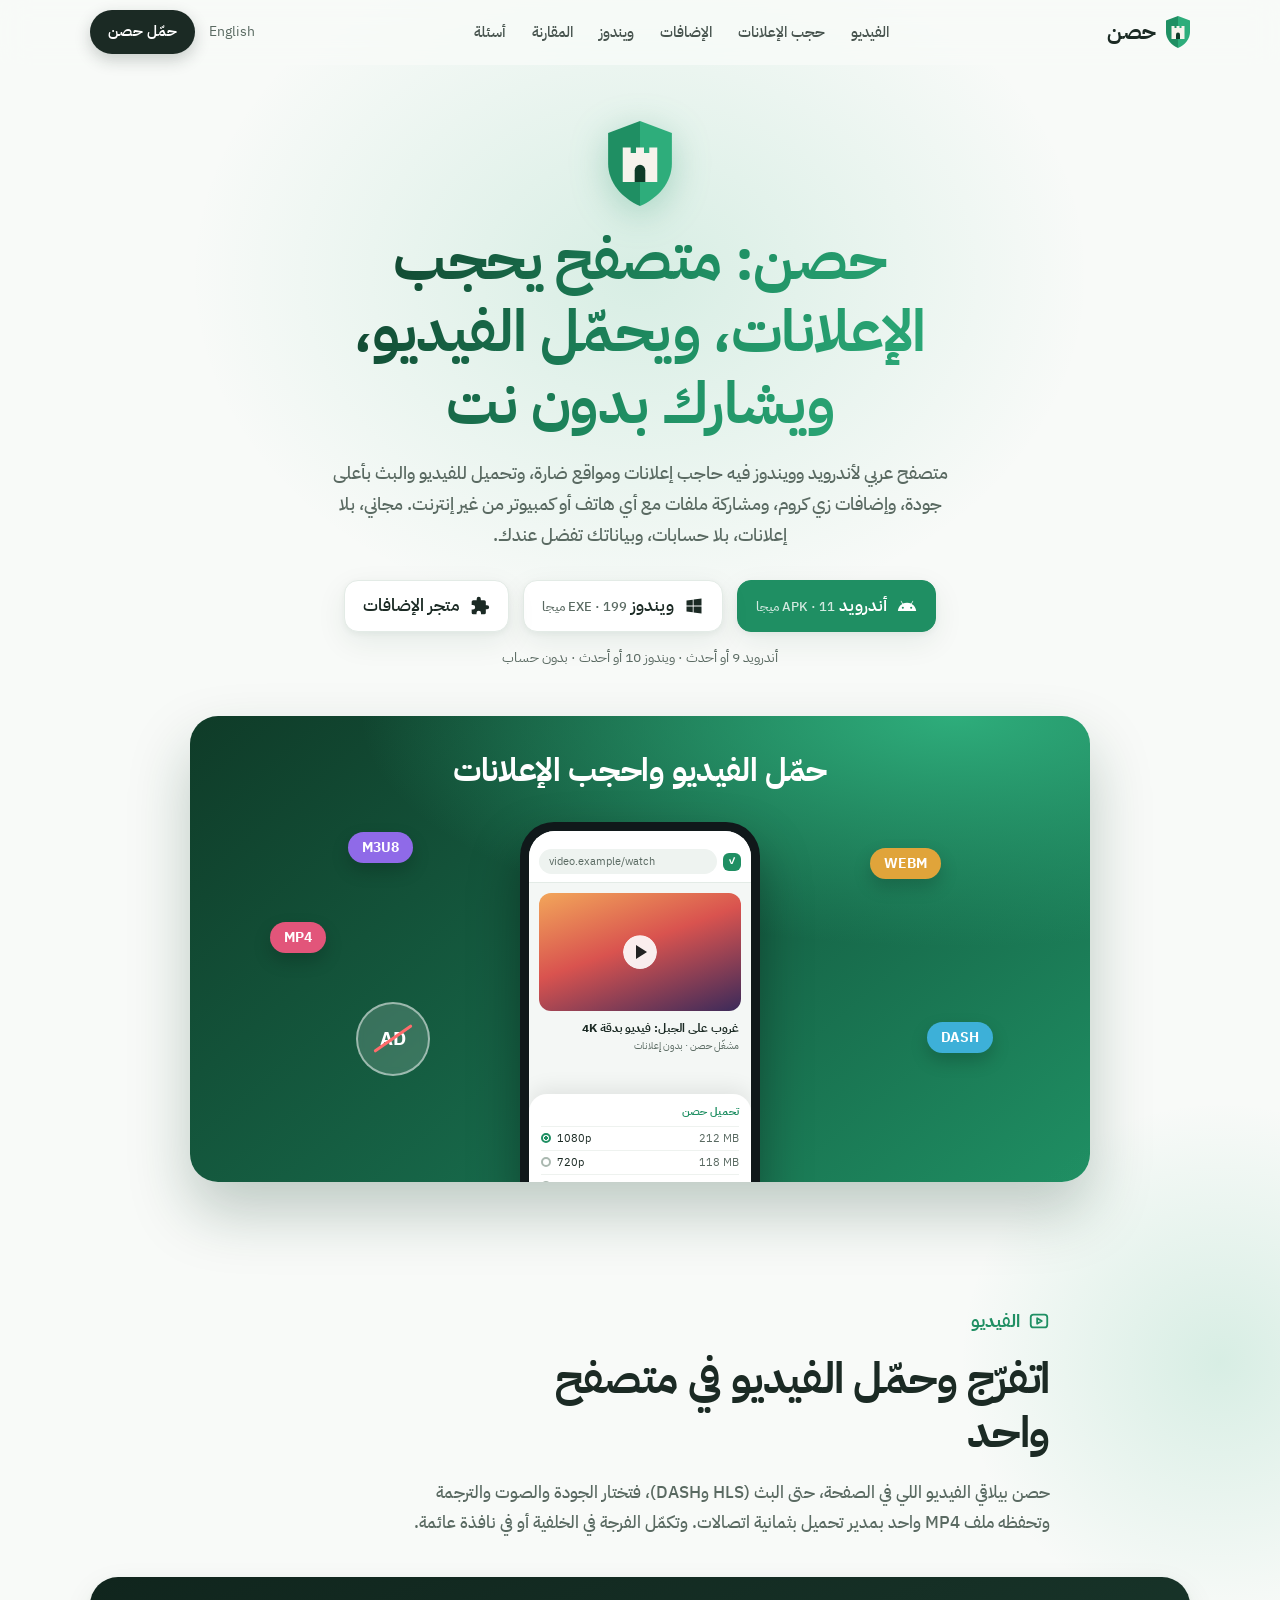
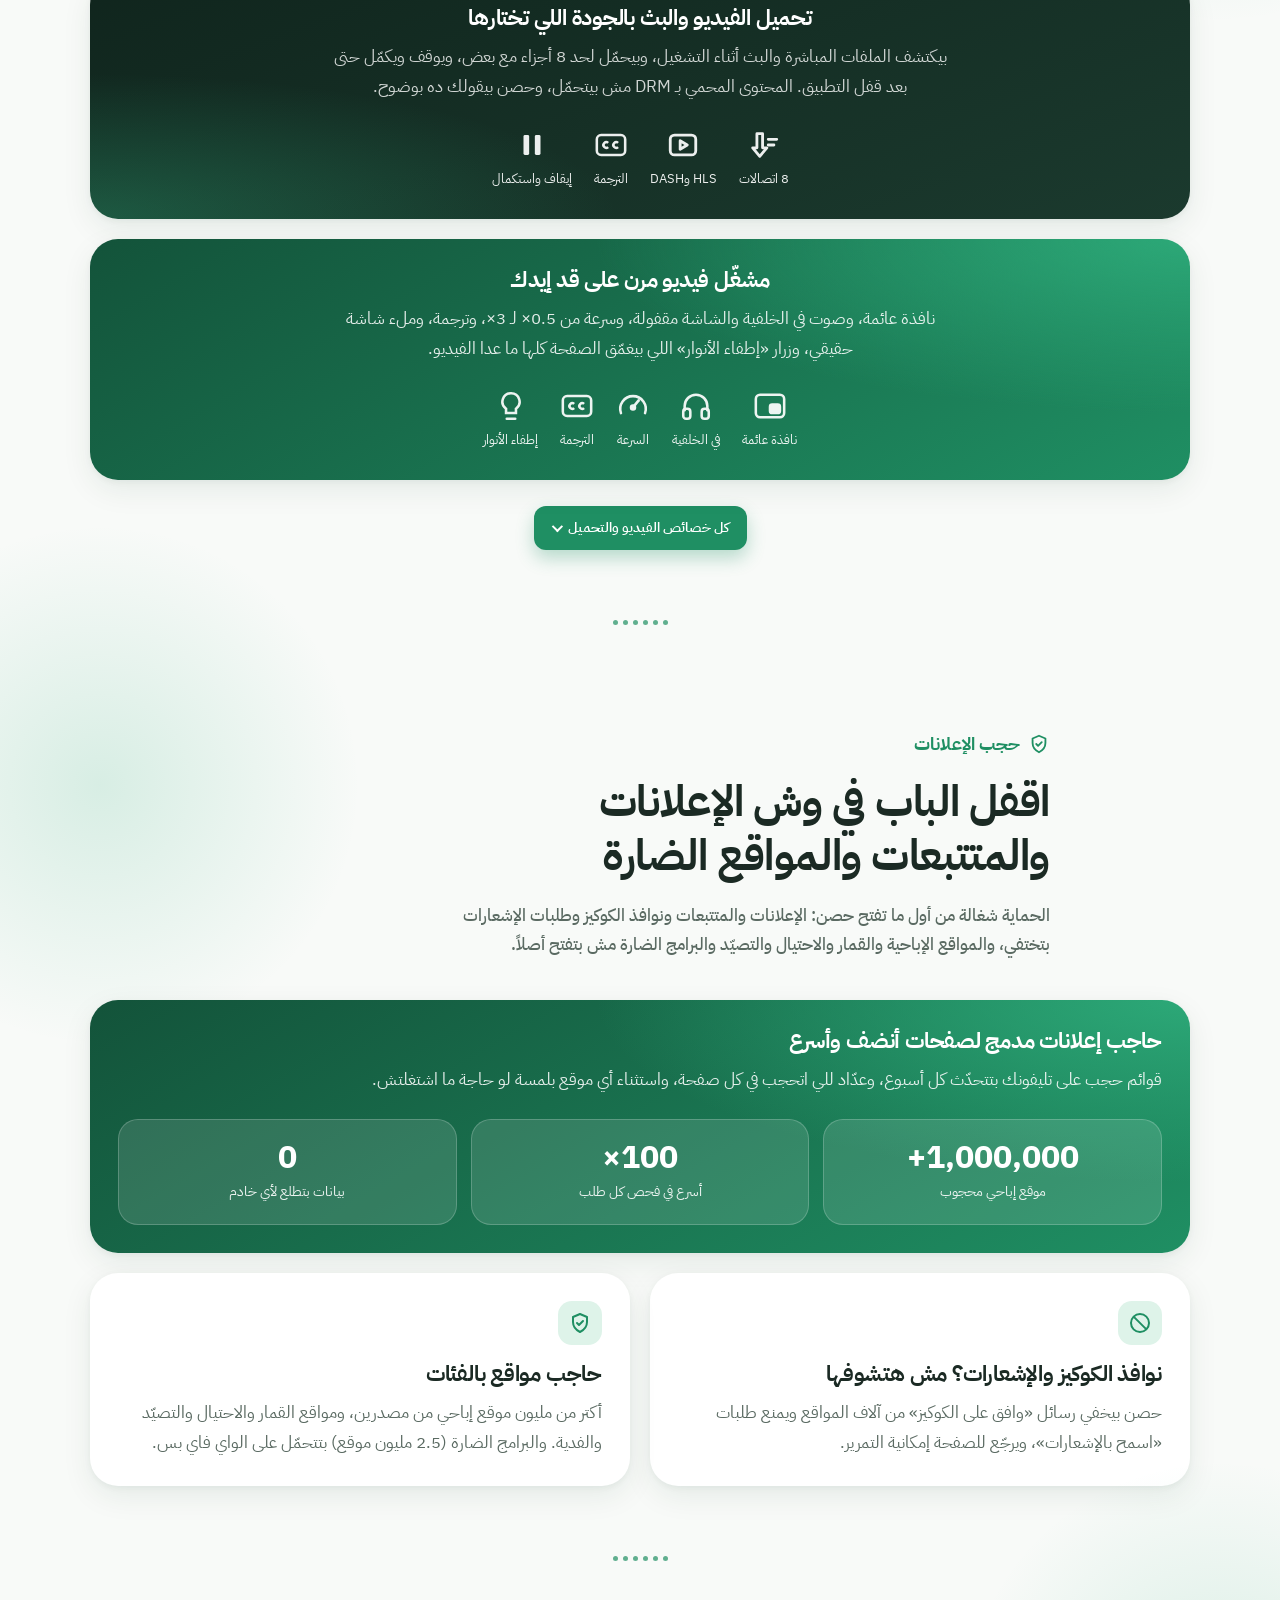
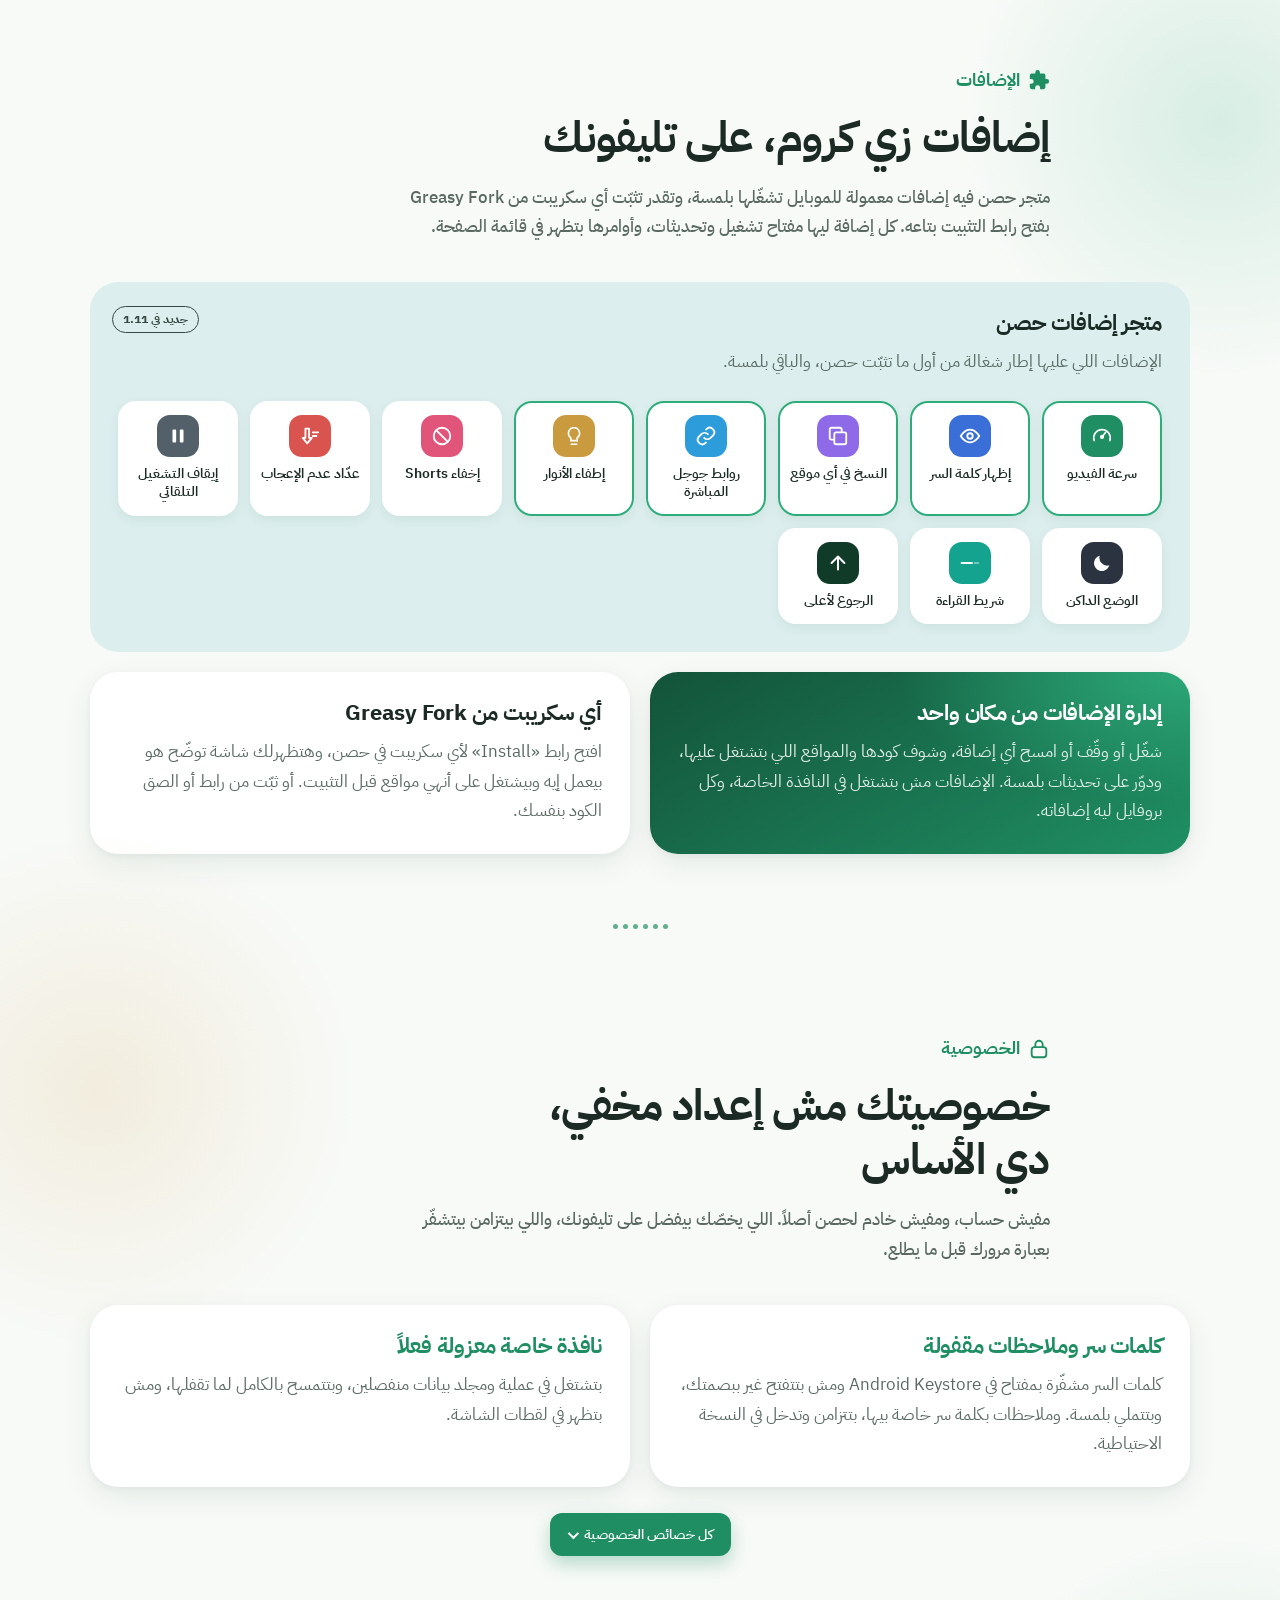
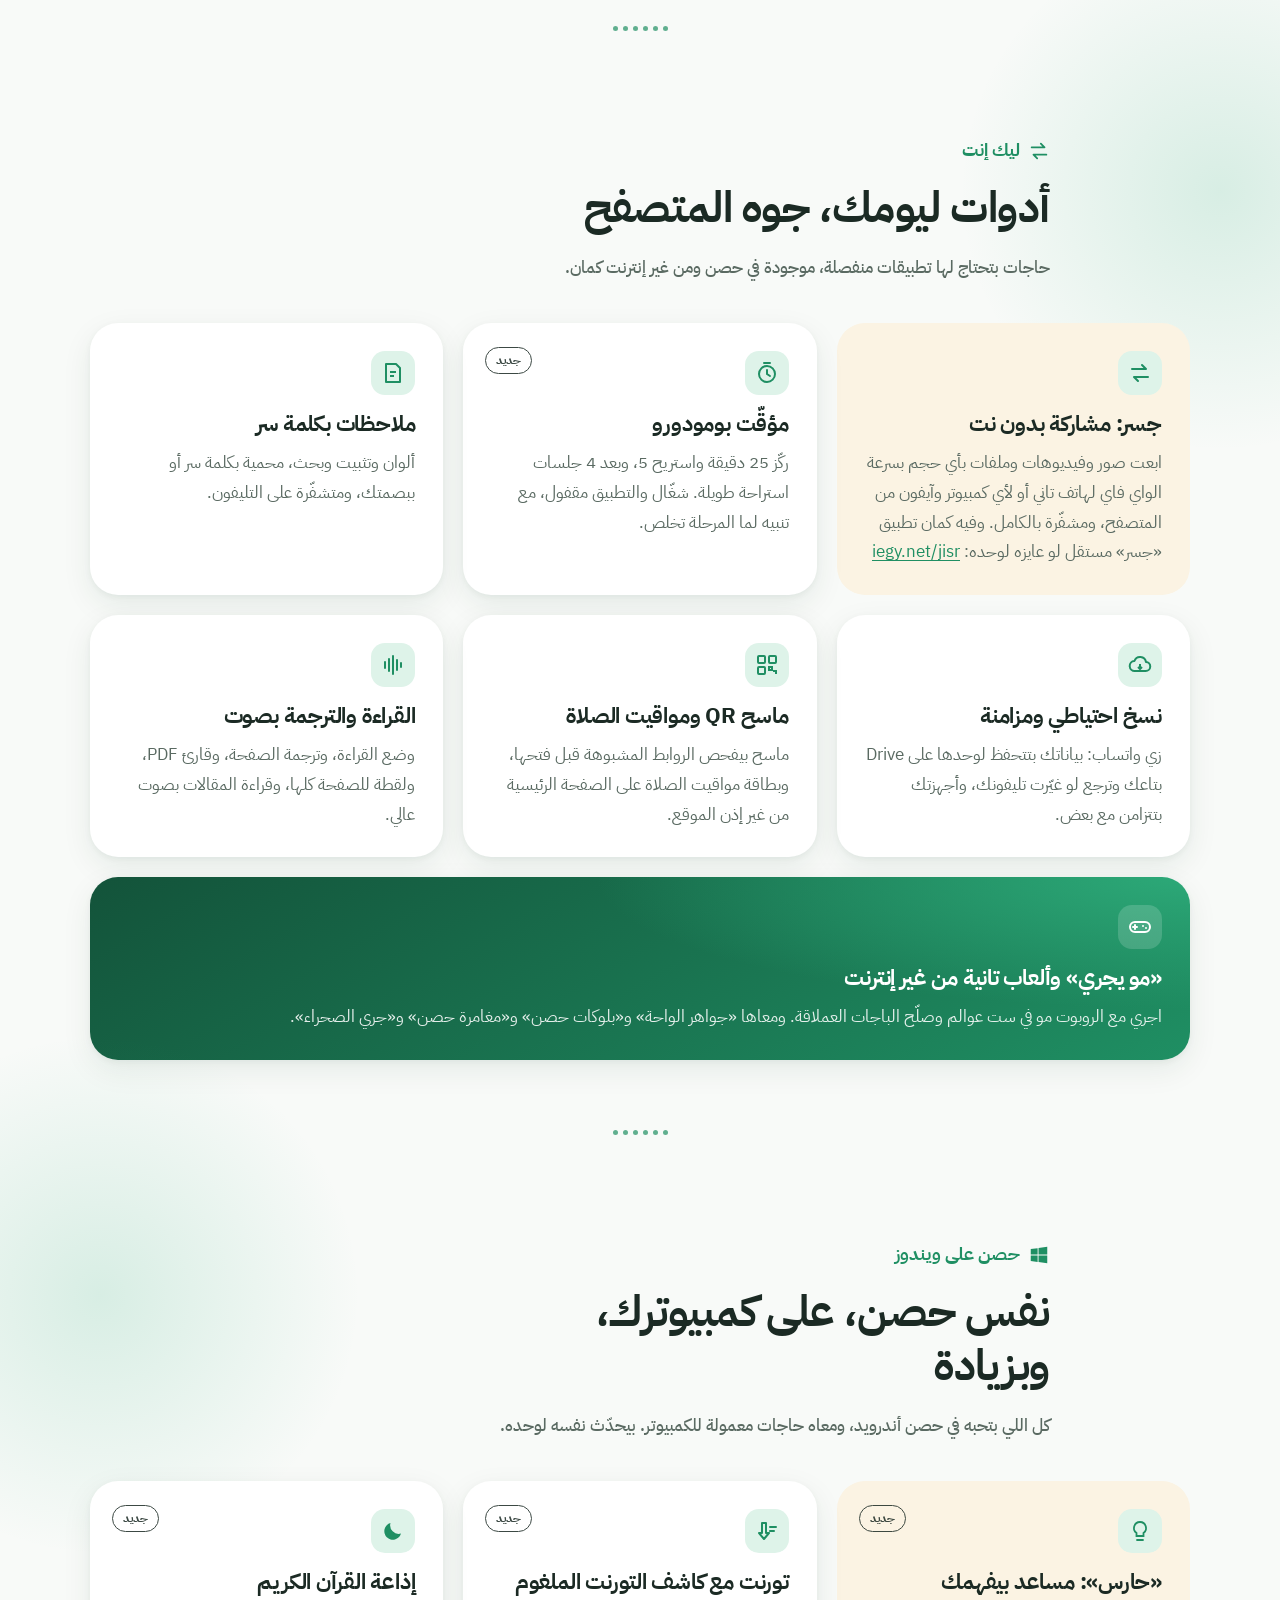
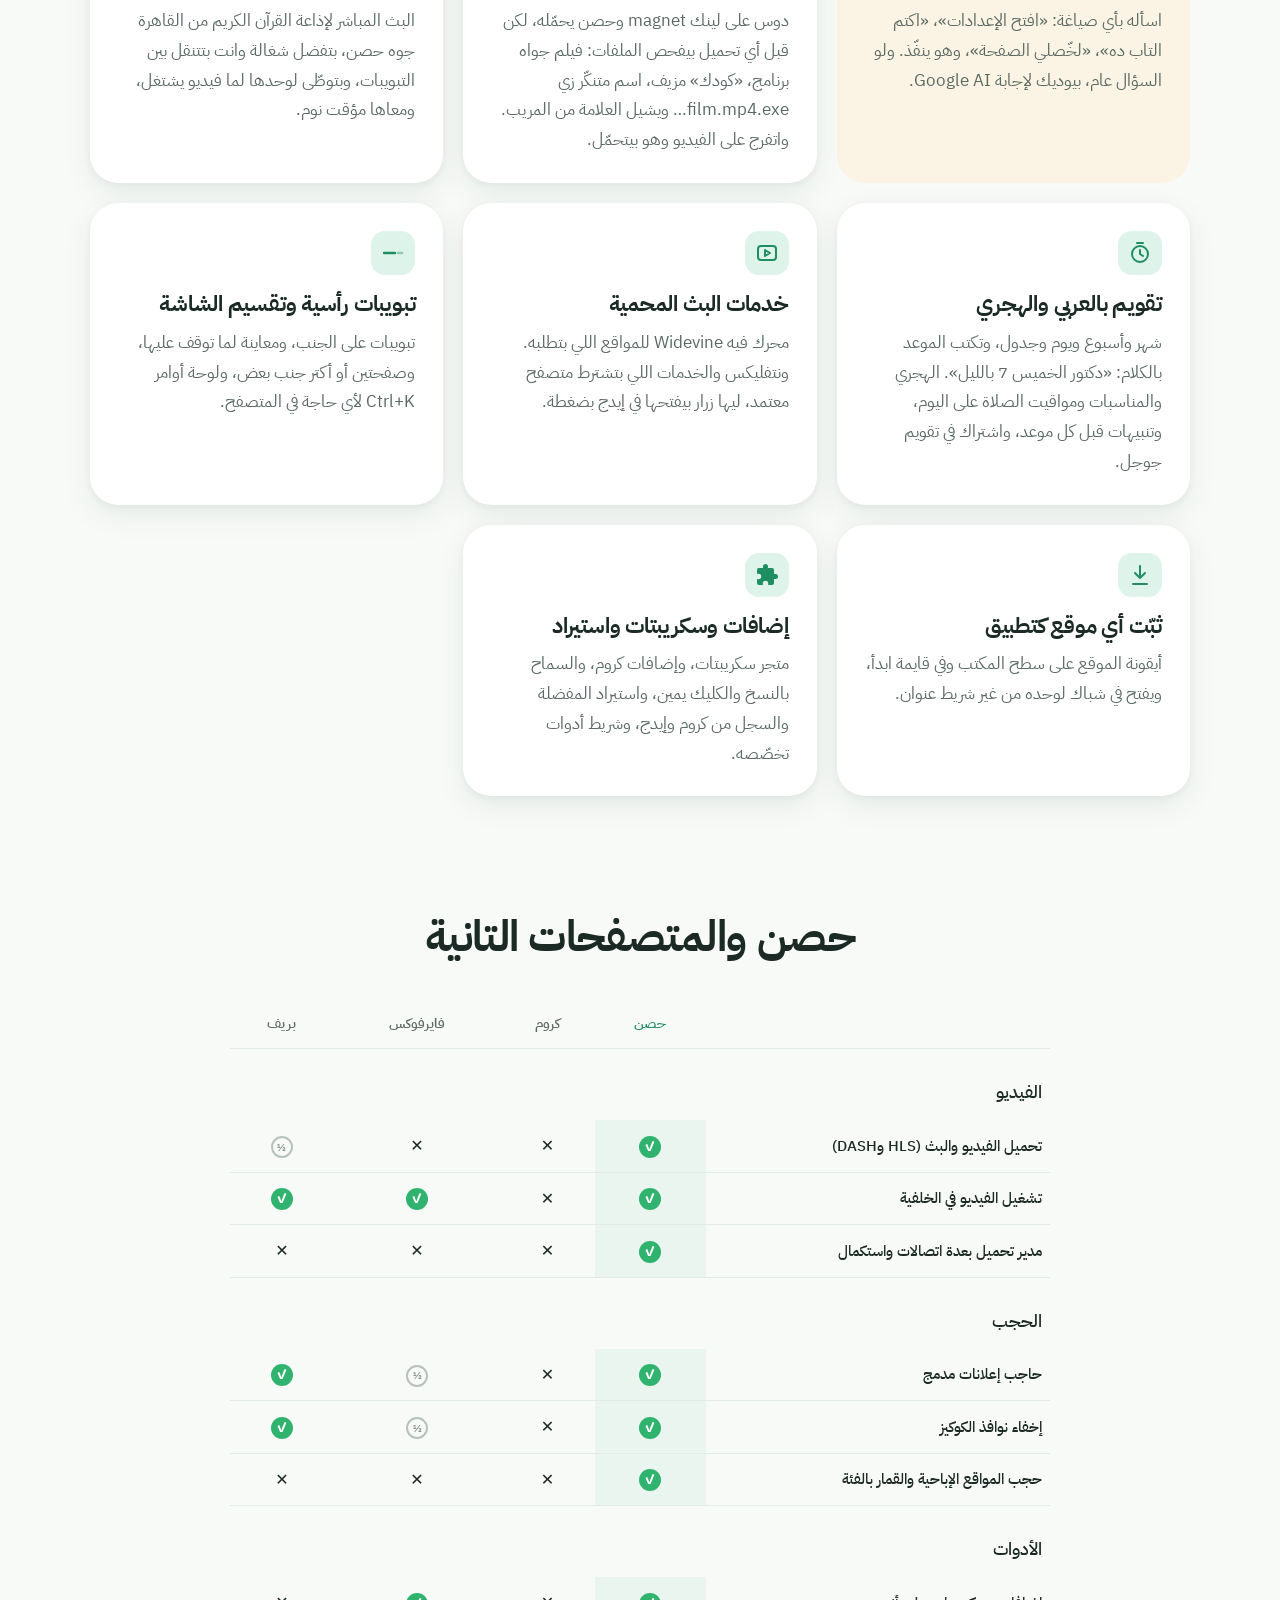
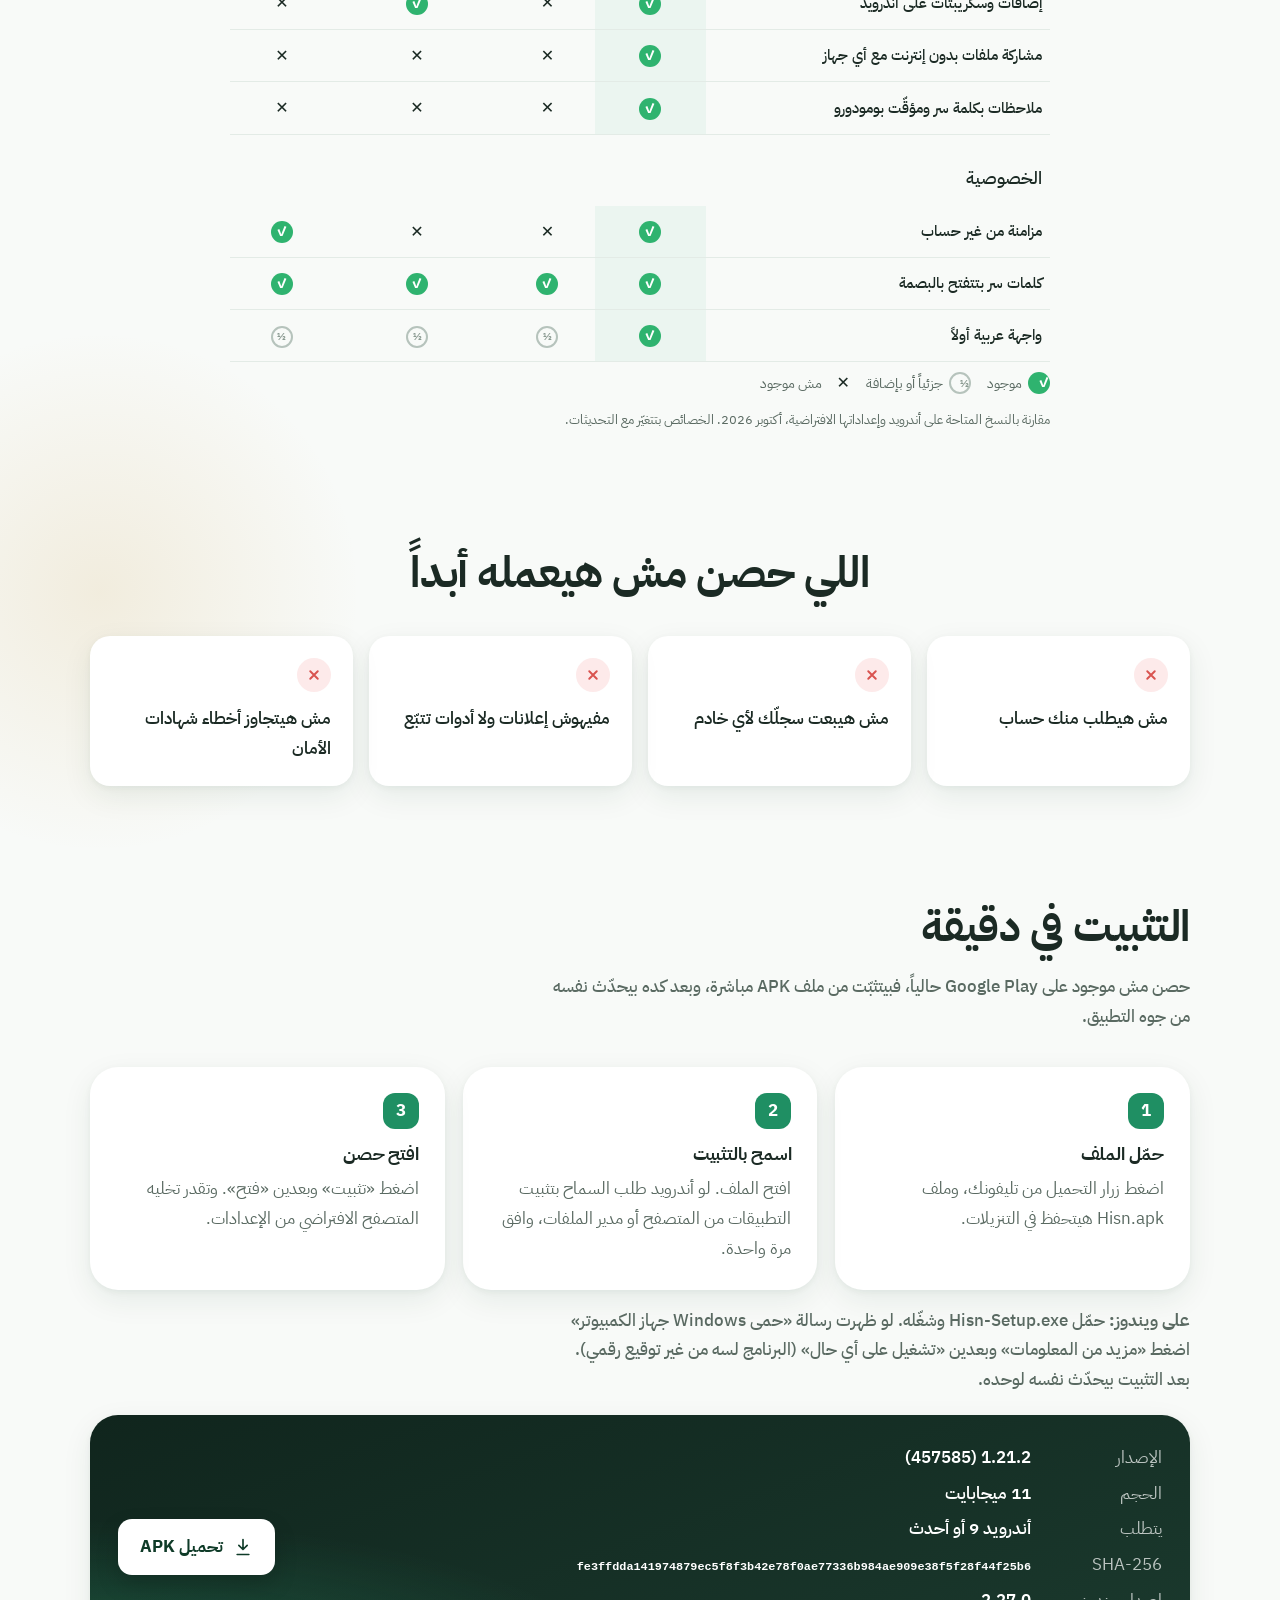
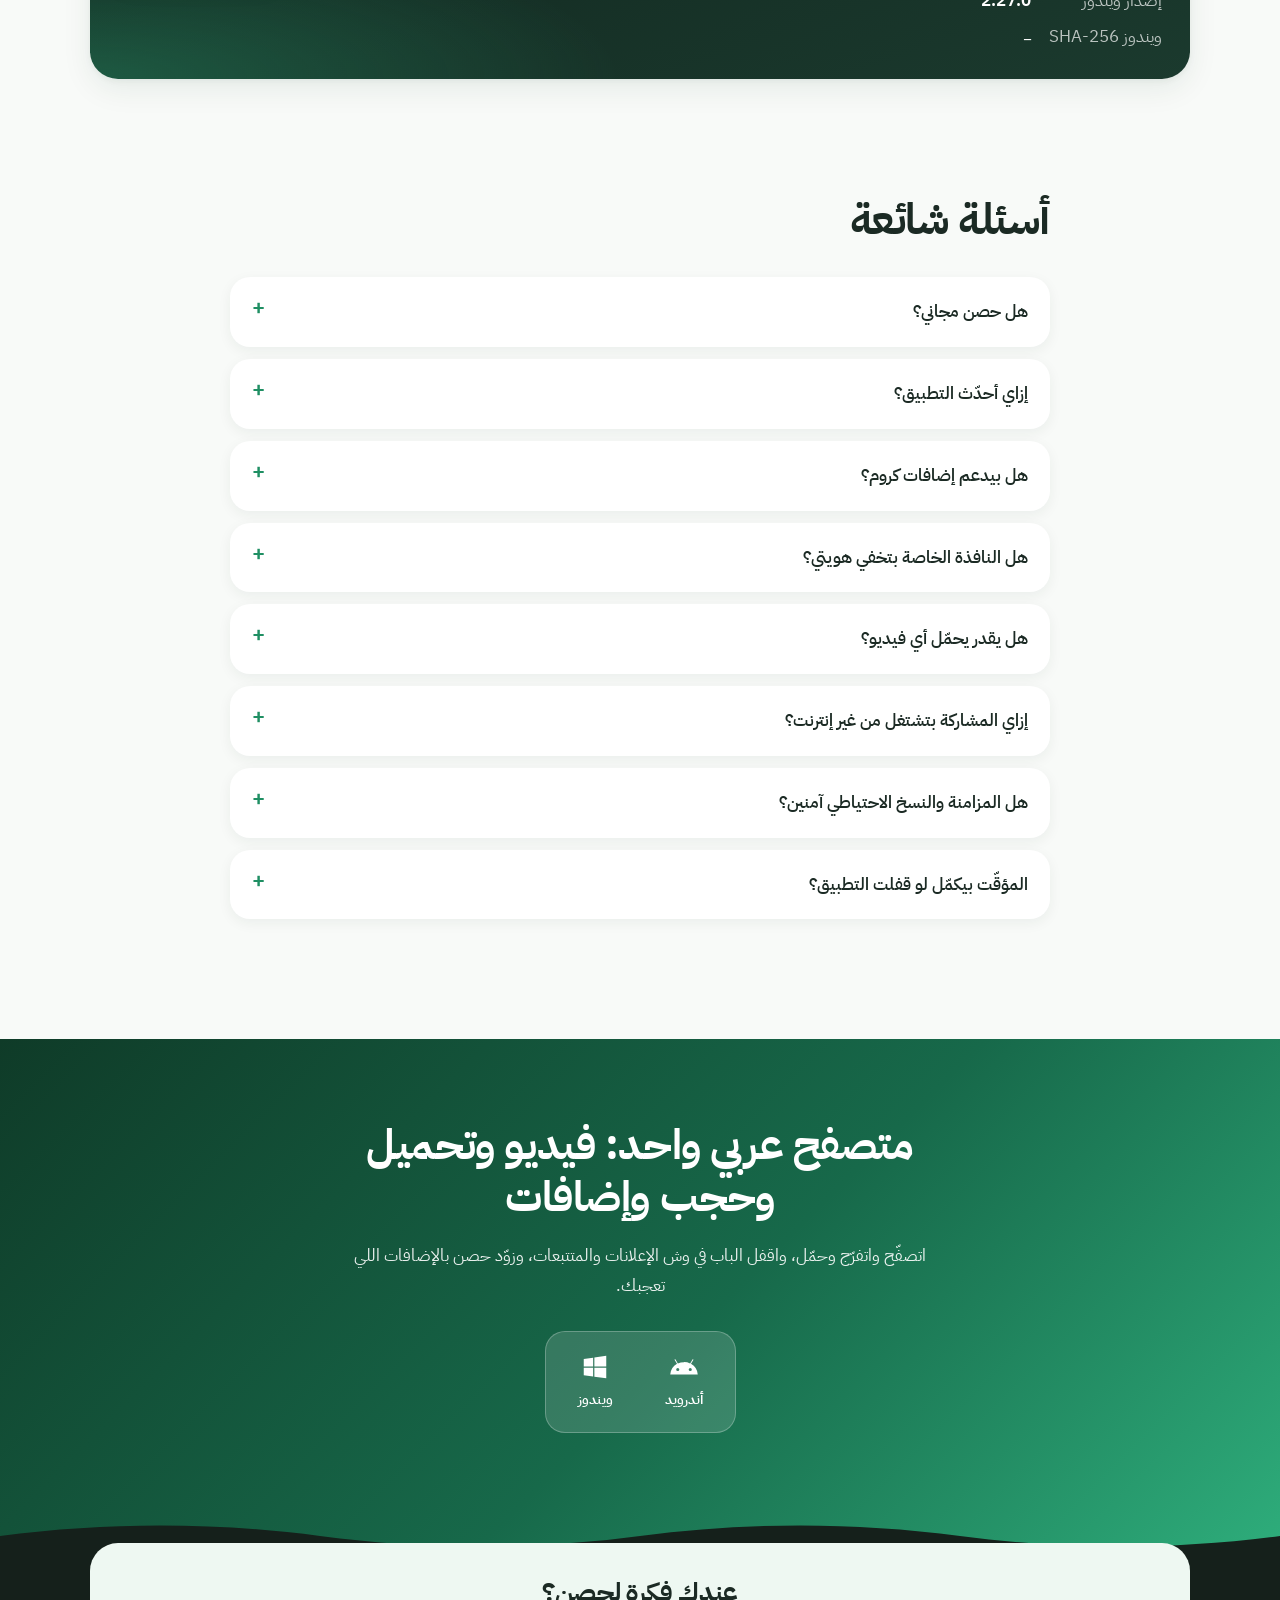
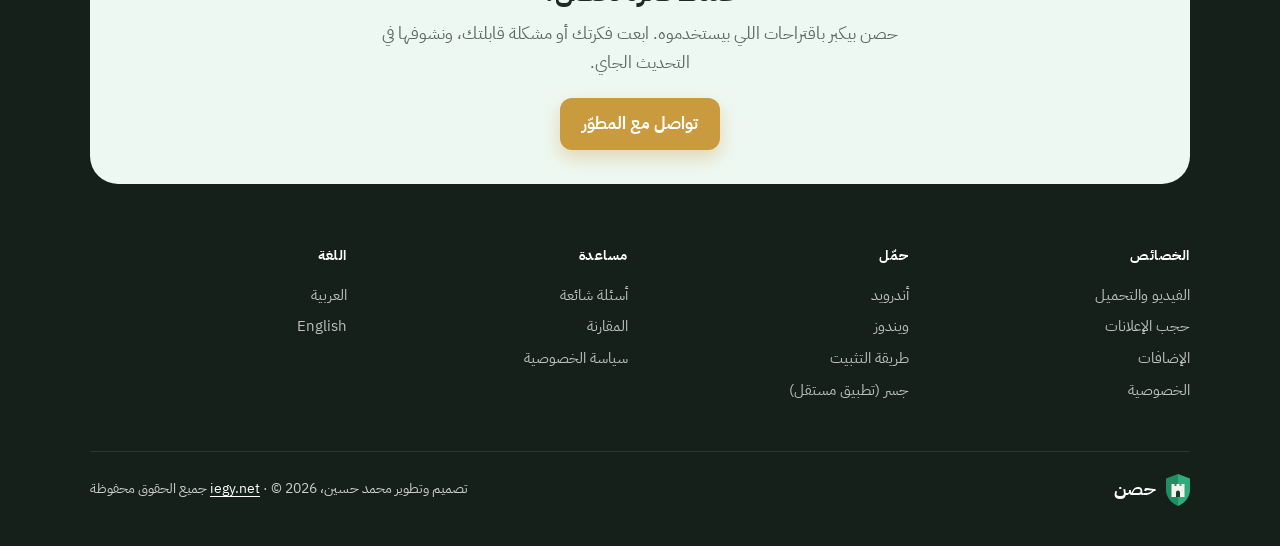
==== commit 605c75f8: "Hisn for Windows 2.27.0: Quran Radio and torrents with the booby-trap check (site, privacy) Claude-S" ====
--- a/index.html
+++ b/index.html
@@ -300,7 +300,9 @@
     <div class="wrap">
       <div class="cards g3">
         <article class="card cream rv"><div class="ico"><svg><use href="#i-bulb"/></svg></div><span class="tag">جديد</span><h3>«حارس»: مساعد بيفهمك</h3><p>اسأله بأي صياغة: «افتح الإعدادات»، «اكتم التاب ده»، «لخّصلي الصفحة»، وهو ينفّذ. ولو السؤال عام، بيوديك لإجابة Google AI.</p></article>
-        <article class="card rv"><div class="ico"><svg><use href="#i-timer"/></svg></div><span class="tag">جديد</span><h3>تقويم بالعربي والهجري</h3><p>شهر وأسبوع ويوم وجدول، وتكتب الموعد بالكلام: «دكتور الخميس 7 بالليل». الهجري والمناسبات ومواقيت الصلاة على اليوم، وتنبيهات قبل كل موعد، واشتراك في تقويم جوجل.</p></article>
+        <article class="card rv"><div class="ico"><svg><use href="#i-down"/></svg></div><span class="tag">جديد</span><h3>تورنت مع كاشف التورنت الملغوم</h3><p>دوس على لينك magnet وحصن يحمّله، لكن قبل أي تحميل بيفحص الملفات: فيلم جواه برنامج، «كودك» مزيف، اسم متنكّر زي film.mp4.exe… ويشيل العلامة من المريب. واتفرج على الفيديو وهو بيتحمّل.</p></article>
+        <article class="card rv"><div class="ico"><svg><use href="#i-moon"/></svg></div><span class="tag">جديد</span><h3>إذاعة القرآن الكريم</h3><p>البث المباشر لإذاعة القرآن الكريم من القاهرة جوه حصن، بتفضل شغالة وانت بتتنقل بين التبويبات، وبتوطّى لوحدها لما فيديو يشتغل، ومعاها مؤقت نوم.</p></article>
+        <article class="card rv"><div class="ico"><svg><use href="#i-timer"/></svg></div><h3>تقويم بالعربي والهجري</h3><p>شهر وأسبوع ويوم وجدول، وتكتب الموعد بالكلام: «دكتور الخميس 7 بالليل». الهجري والمناسبات ومواقيت الصلاة على اليوم، وتنبيهات قبل كل موعد، واشتراك في تقويم جوجل.</p></article>
         <article class="card rv"><div class="ico"><svg><use href="#i-play"/></svg></div><h3>خدمات البث المحمية</h3><p>محرك فيه Widevine للمواقع اللي بتطلبه. ونتفليكس والخدمات اللي بتشترط متصفح معتمد، ليها زرار بيفتحها في إيدج بضغطة.</p></article>
         <article class="card rv"><div class="ico"><svg><use href="#i-bar"/></svg></div><h3>تبويبات رأسية وتقسيم الشاشة</h3><p>تبويبات على الجنب، ومعاينة لما توقف عليها، وصفحتين أو أكتر جنب بعض، ولوحة أوامر Ctrl+K لأي حاجة في المتصفح.</p></article>
         <article class="card rv"><div class="ico"><svg><use href="#i-dl"/></svg></div><h3>ثبّت أي موقع كتطبيق</h3><p>أيقونة الموقع على سطح المكتب وفي قايمة ابدأ، ويفتح في شباك لوحده من غير شريط عنوان.</p></article>
@@ -371,7 +373,7 @@
           <dt>الحجم</dt><dd><span data-hisn="size">11</span> ميجابايت</dd>
           <dt>يتطلب</dt><dd>أندرويد 9 أو أحدث</dd>
           <dt>SHA-256</dt><dd><code data-hisn="sha">fe3ffdda141974879ec5f8f3b42e78f0ae77336b984ae909e38f5f28f44f25b6</code></dd>
-          <dt>إصدار ويندوز</dt><dd data-hisn="win-version">2.25.0</dd>
+          <dt>إصدار ويندوز</dt><dd data-hisn="win-version">2.27.0</dd>
           <dt>ويندوز SHA-256</dt><dd><code data-hisn="win-sha">—</code></dd>
         </dl>
         <a class="btn" href="download/Hisn.apk"><svg><use href="#i-dl"/></svg>تحميل APK</a>
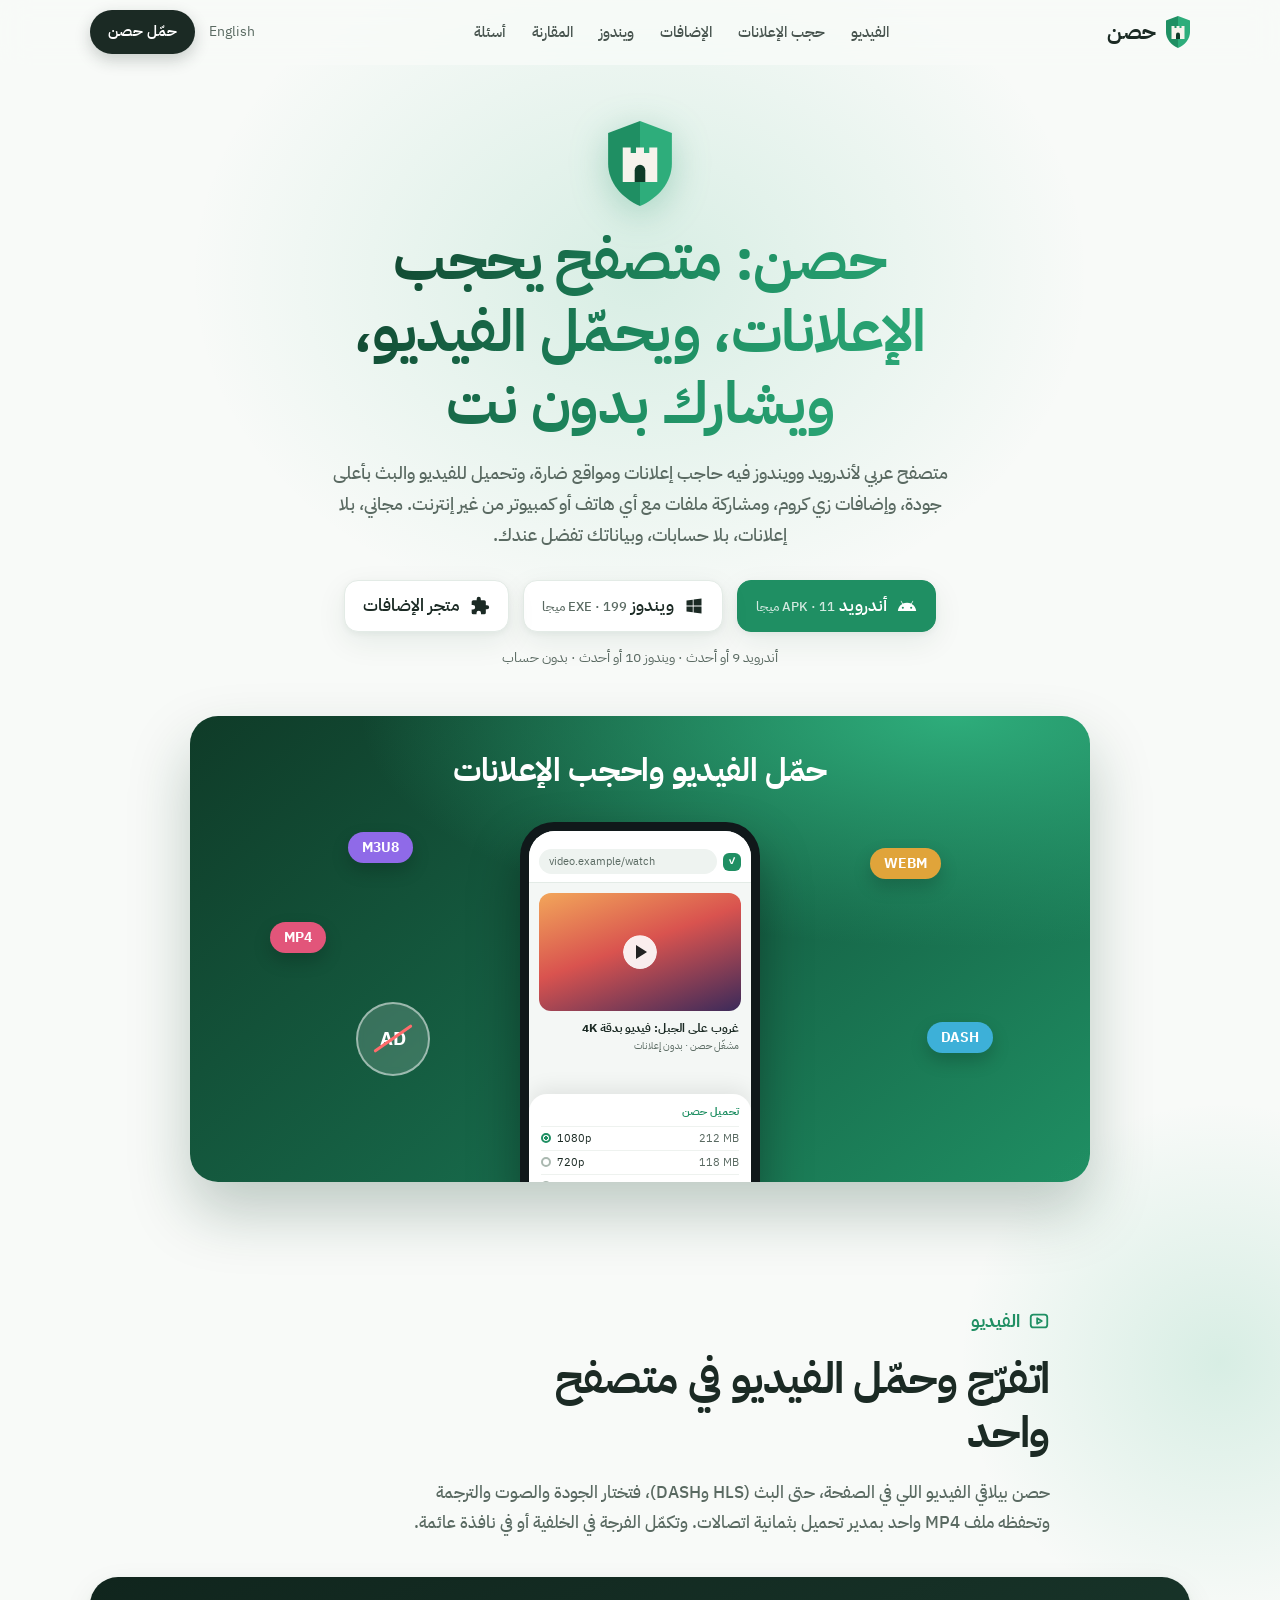
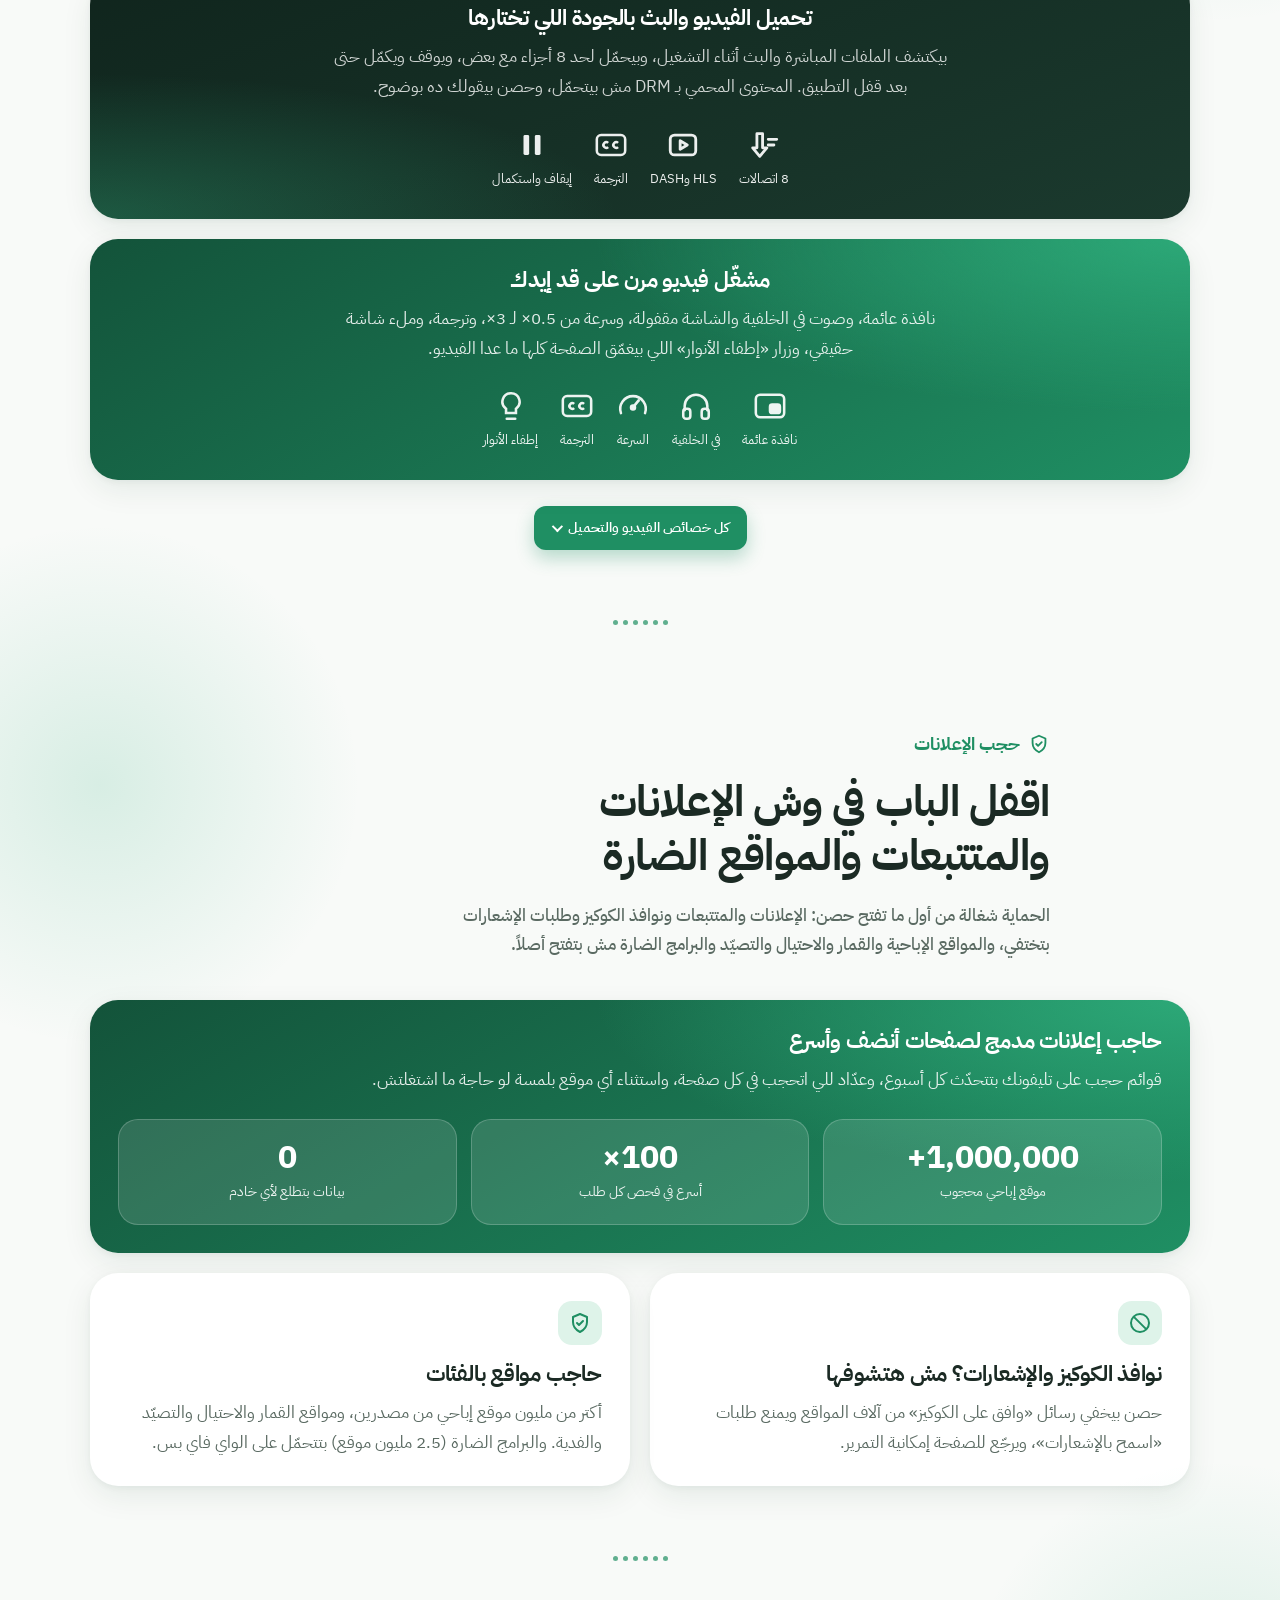
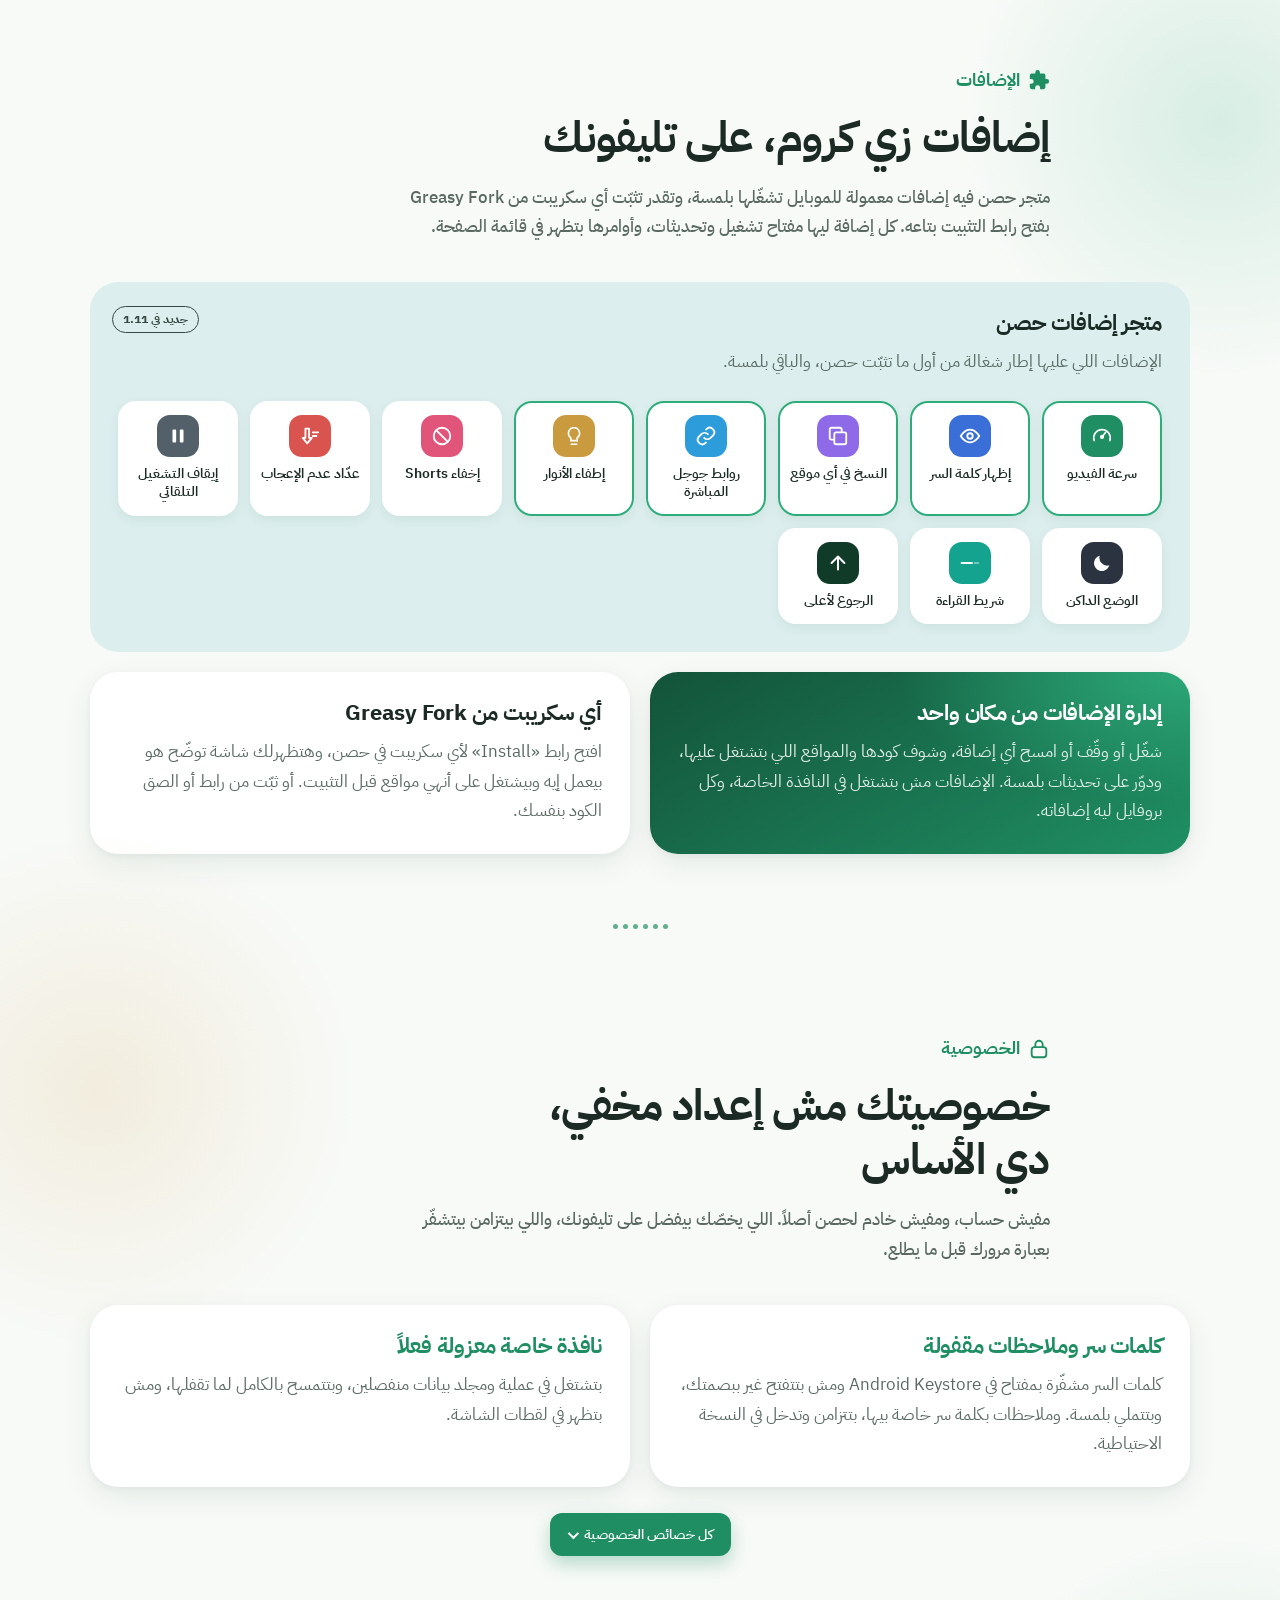
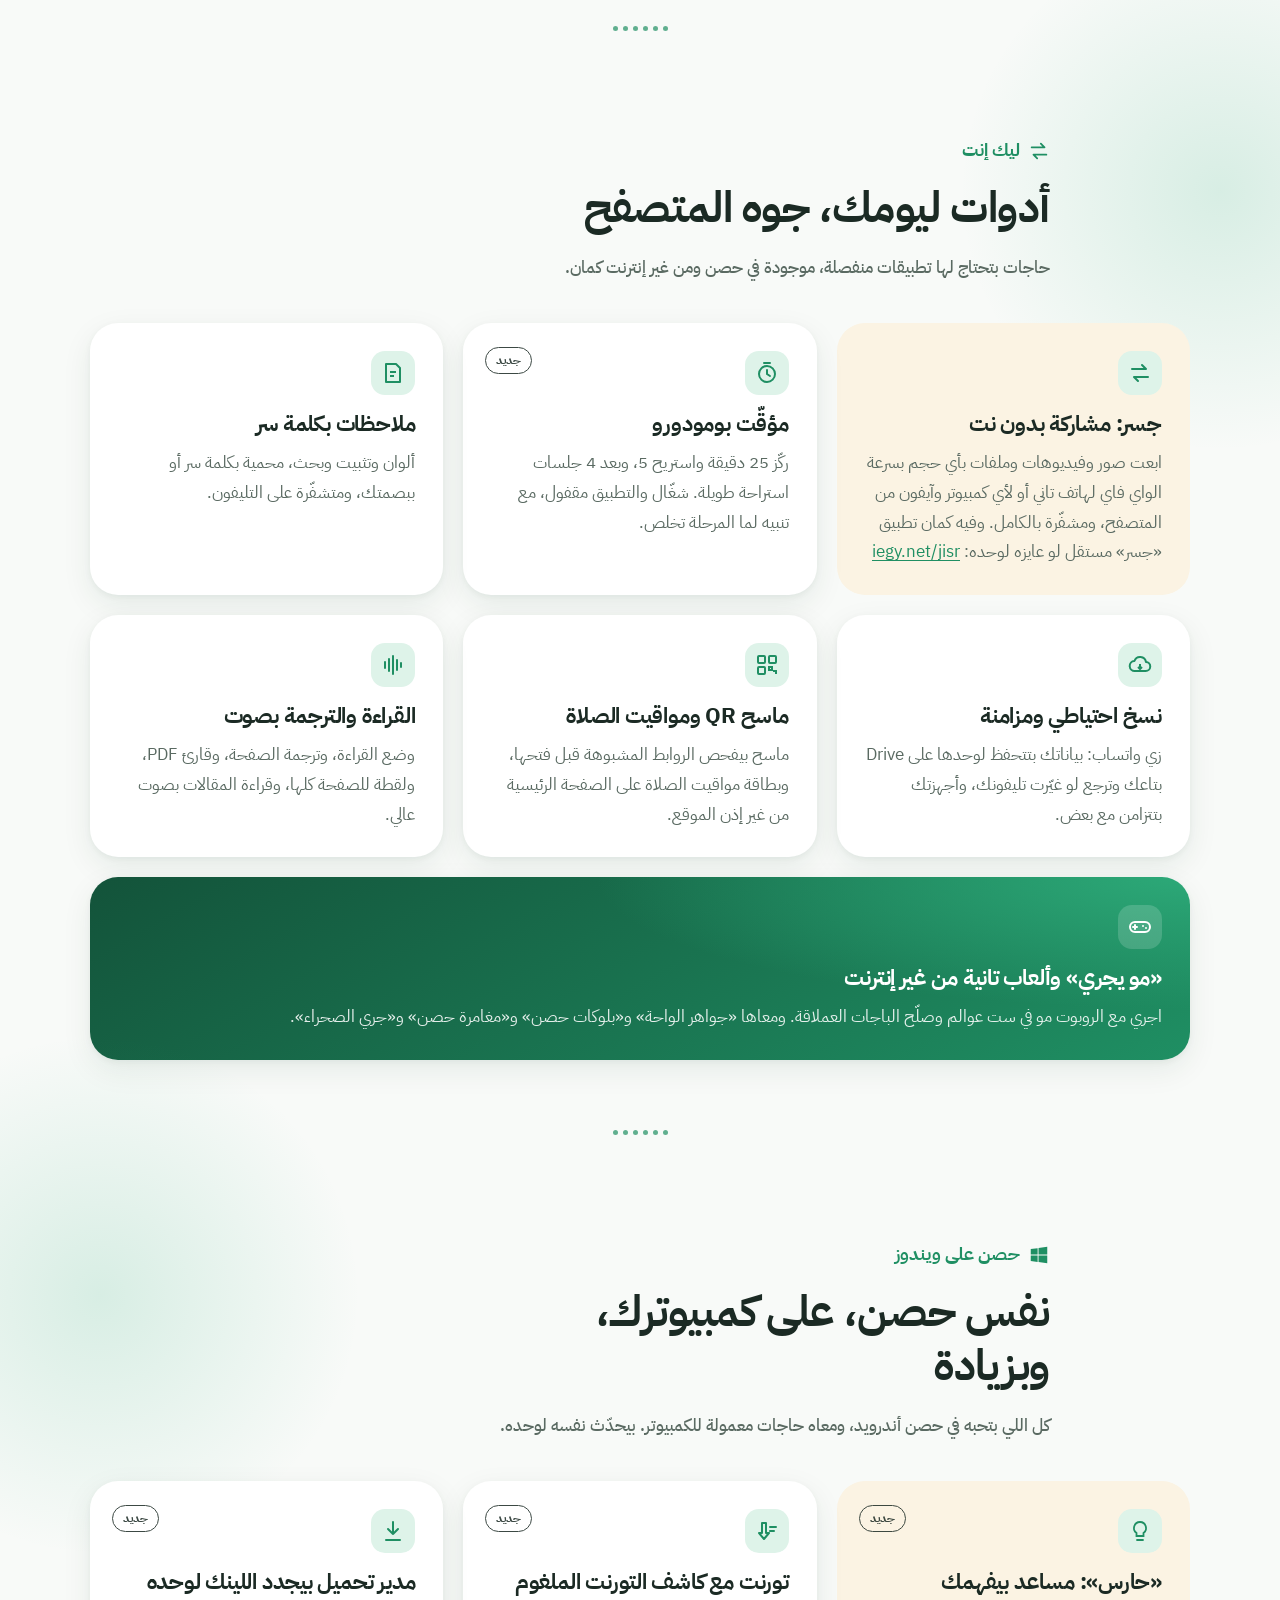
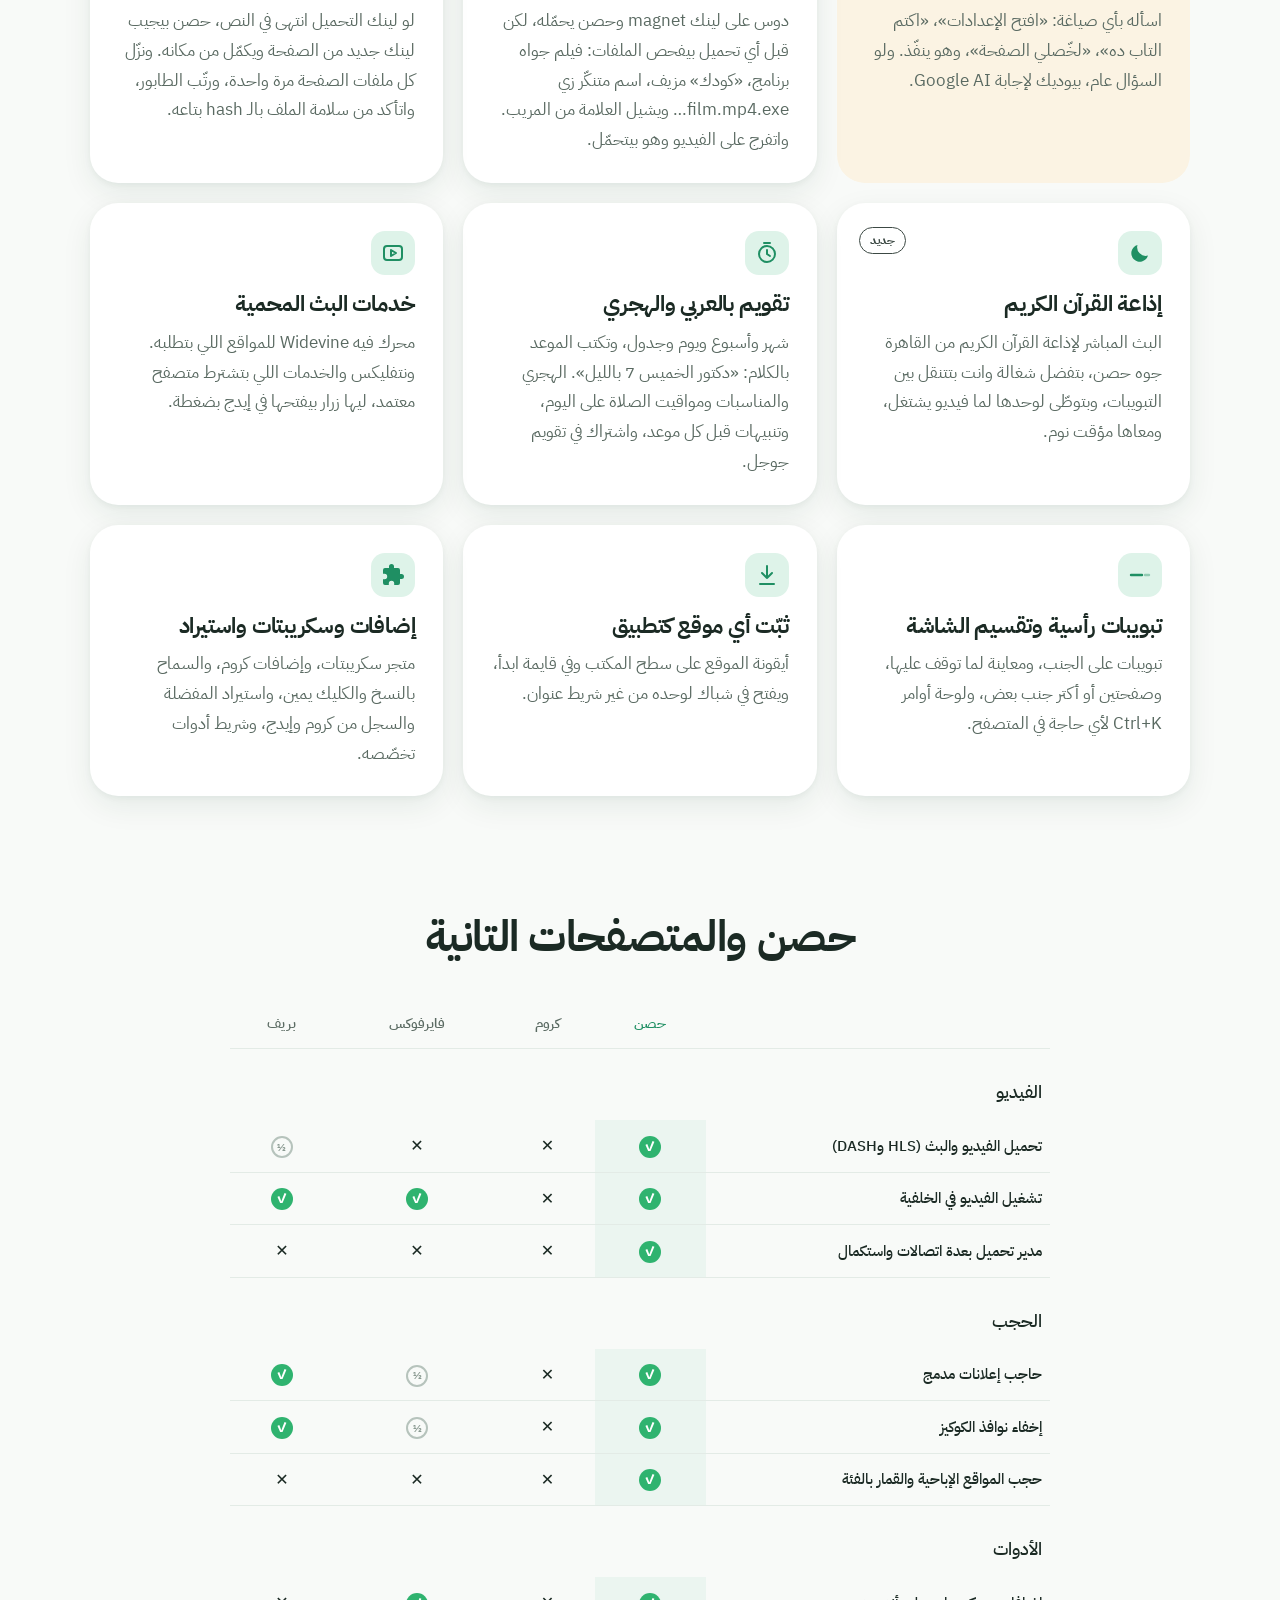
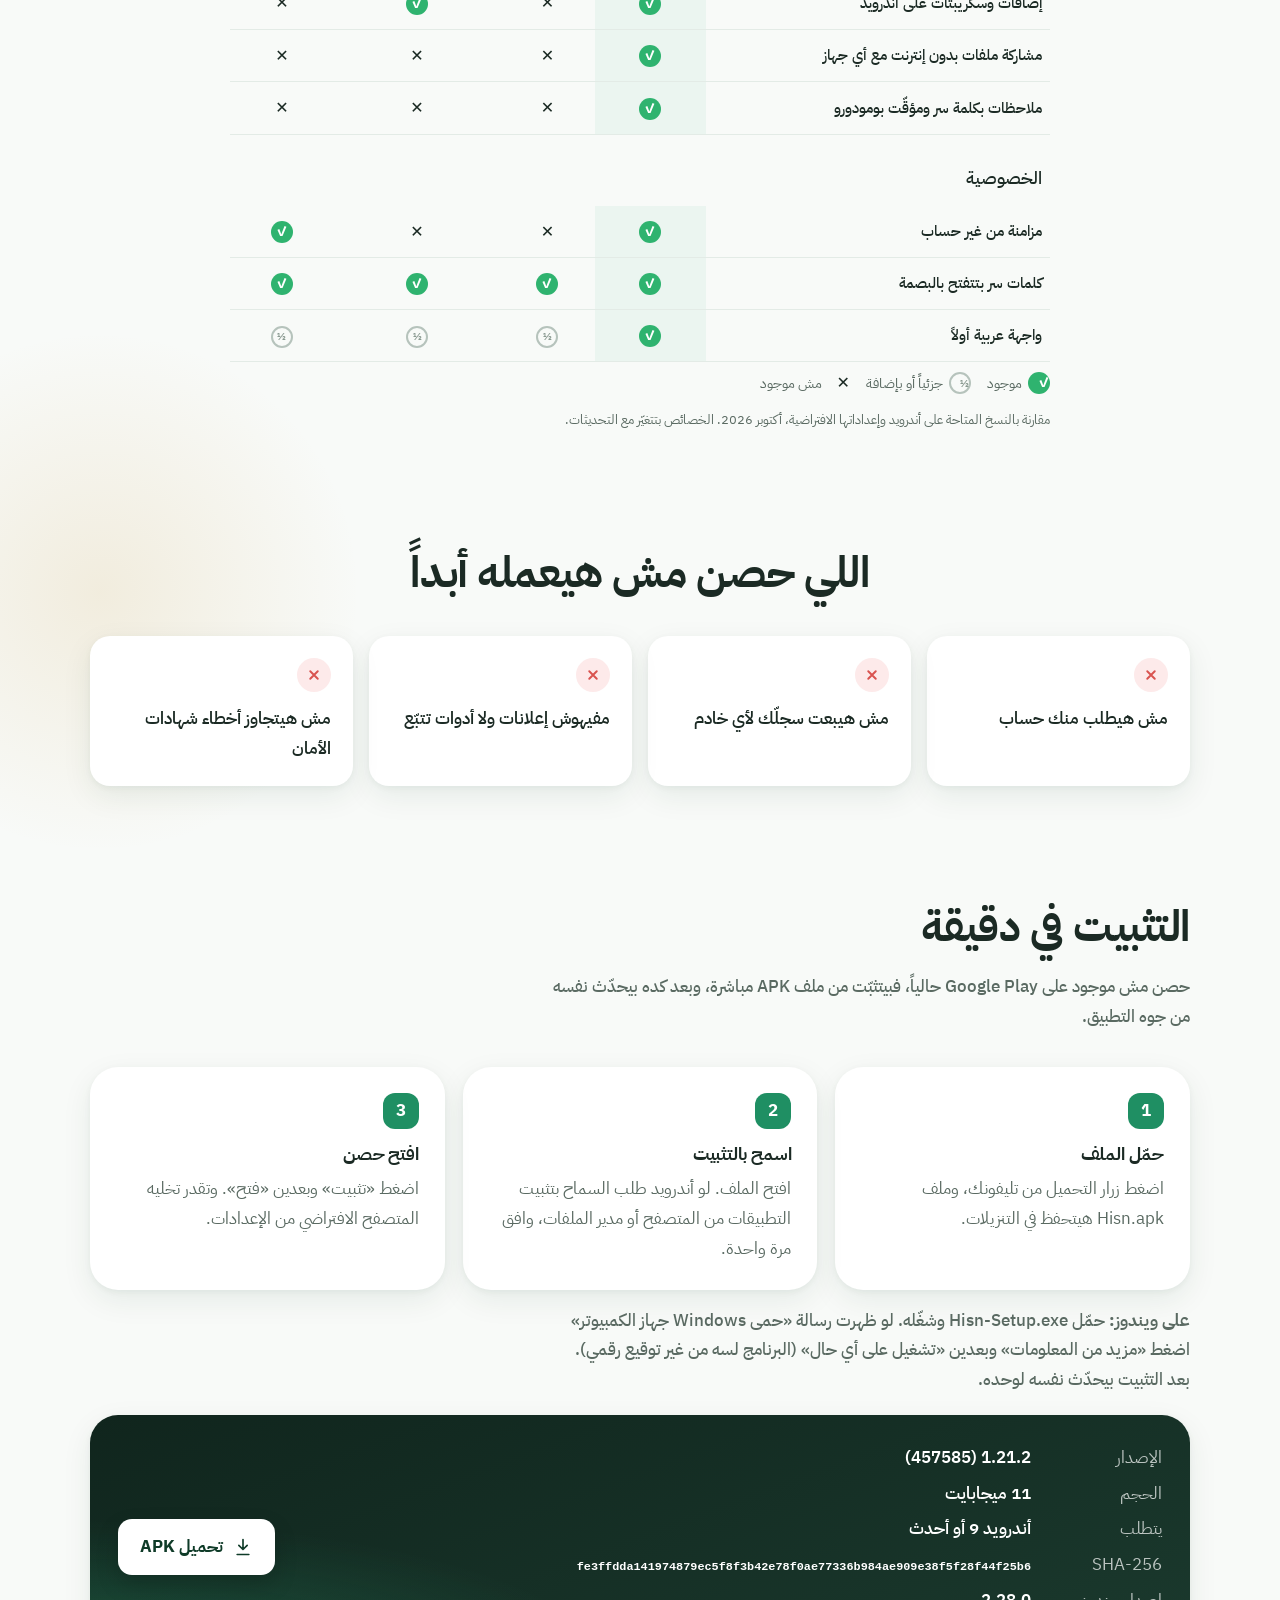
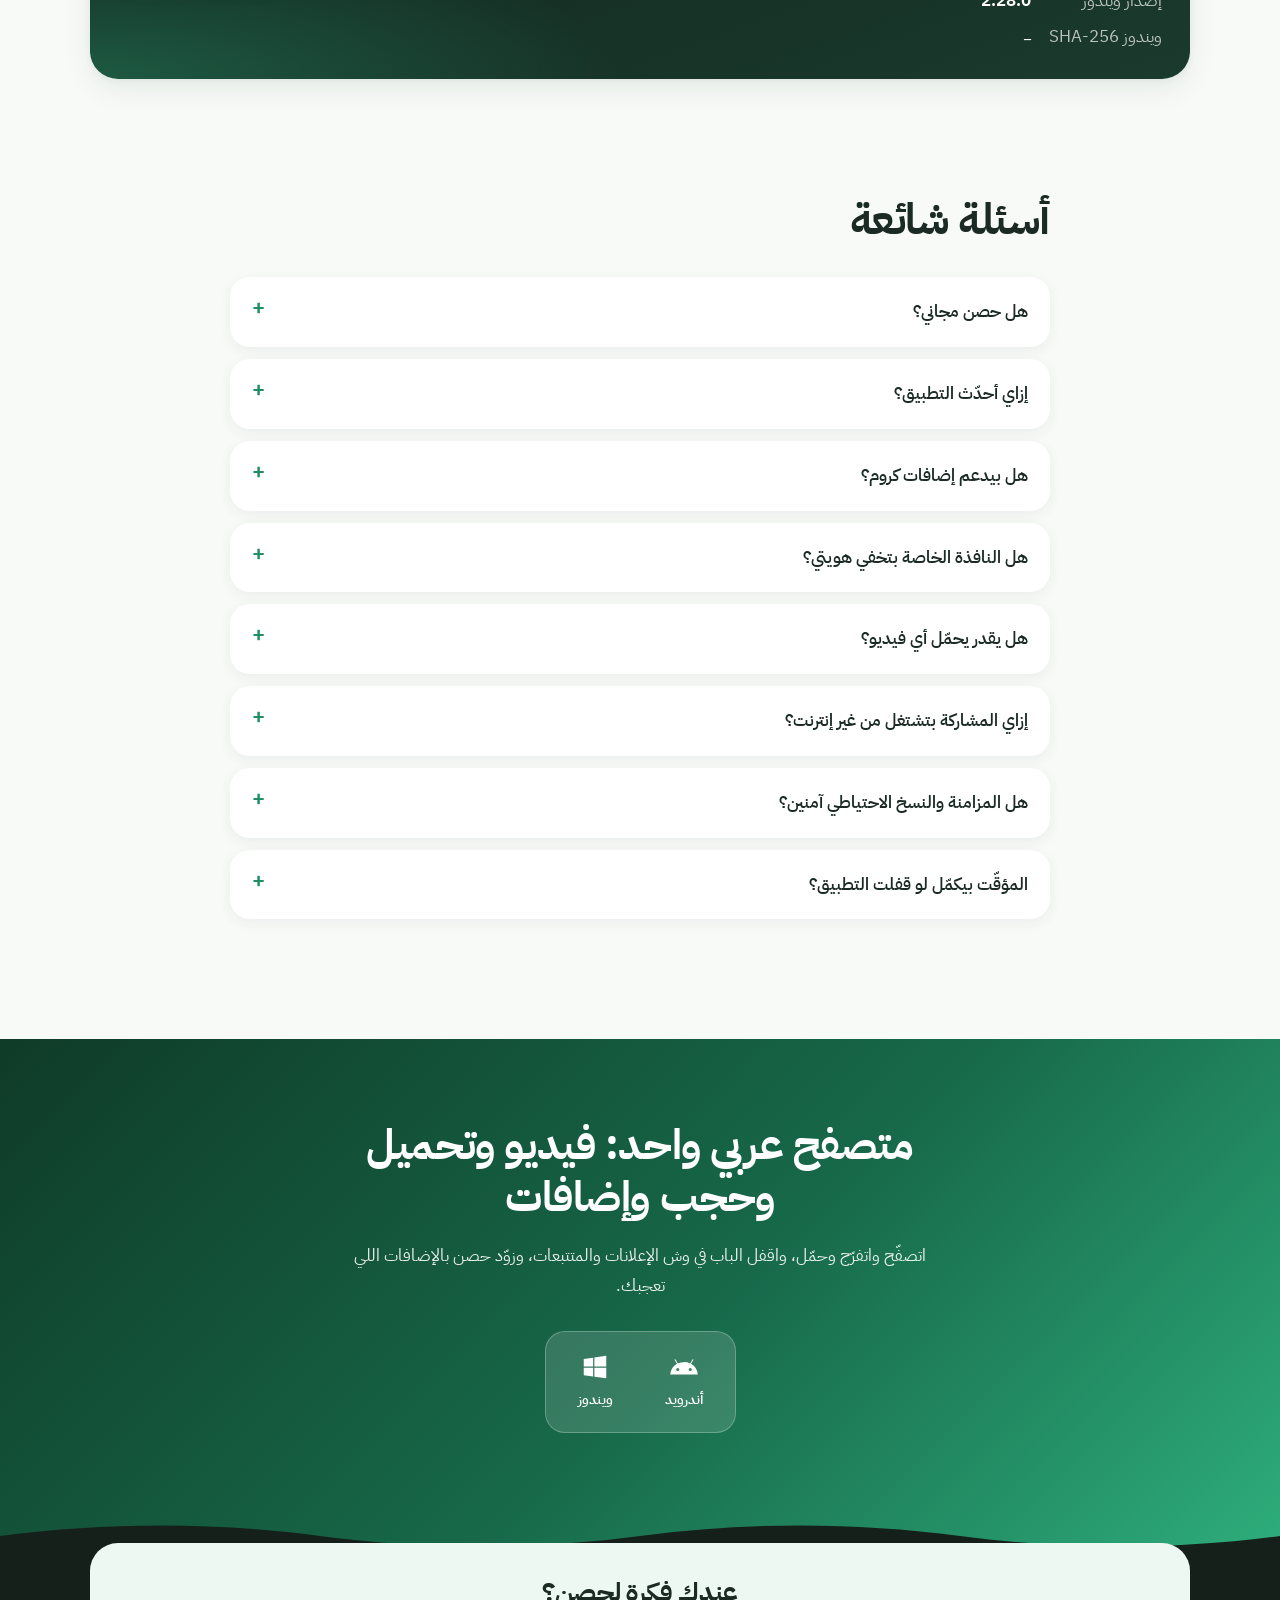
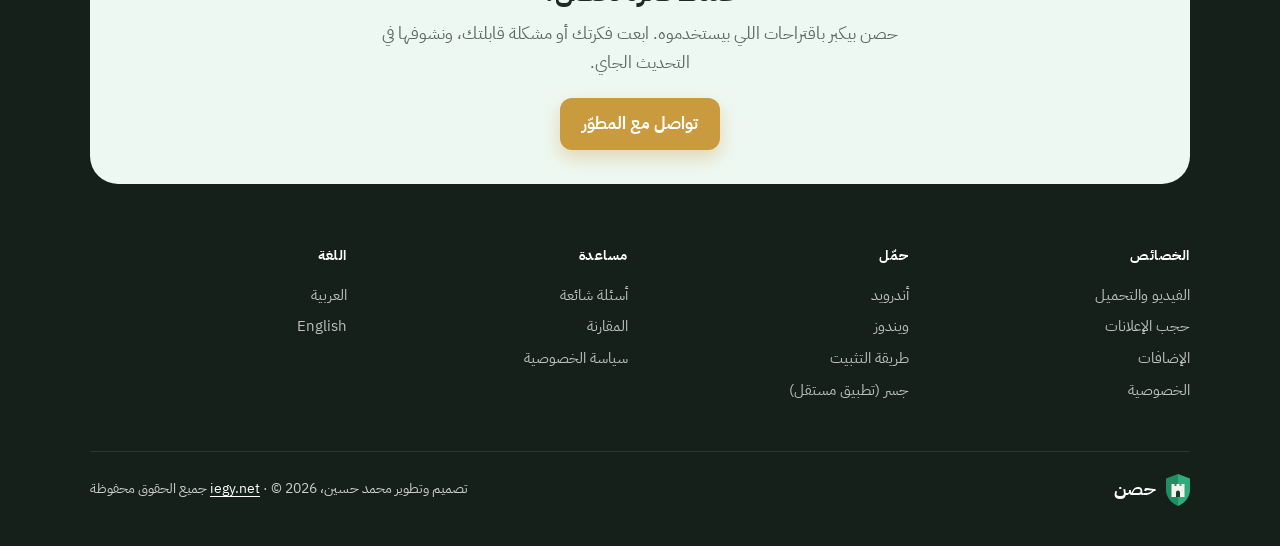
==== commit ced31e8d: "Hisn for Windows 2.28.0: downloads that renew their links Claude-Session: https://claude.ai/code/ses" ====
--- a/index.html
+++ b/index.html
@@ -301,6 +301,7 @@
       <div class="cards g3">
         <article class="card cream rv"><div class="ico"><svg><use href="#i-bulb"/></svg></div><span class="tag">جديد</span><h3>«حارس»: مساعد بيفهمك</h3><p>اسأله بأي صياغة: «افتح الإعدادات»، «اكتم التاب ده»، «لخّصلي الصفحة»، وهو ينفّذ. ولو السؤال عام، بيوديك لإجابة Google AI.</p></article>
         <article class="card rv"><div class="ico"><svg><use href="#i-down"/></svg></div><span class="tag">جديد</span><h3>تورنت مع كاشف التورنت الملغوم</h3><p>دوس على لينك magnet وحصن يحمّله، لكن قبل أي تحميل بيفحص الملفات: فيلم جواه برنامج، «كودك» مزيف، اسم متنكّر زي film.mp4.exe… ويشيل العلامة من المريب. واتفرج على الفيديو وهو بيتحمّل.</p></article>
+        <article class="card rv"><div class="ico"><svg><use href="#i-dl"/></svg></div><span class="tag">جديد</span><h3>مدير تحميل بيجدد اللينك لوحده</h3><p>لو لينك التحميل انتهى في النص، حصن بيجيب لينك جديد من الصفحة ويكمّل من مكانه. ونزّل كل ملفات الصفحة مرة واحدة، ورتّب الطابور، واتأكد من سلامة الملف بالـ hash بتاعه.</p></article>
         <article class="card rv"><div class="ico"><svg><use href="#i-moon"/></svg></div><span class="tag">جديد</span><h3>إذاعة القرآن الكريم</h3><p>البث المباشر لإذاعة القرآن الكريم من القاهرة جوه حصن، بتفضل شغالة وانت بتتنقل بين التبويبات، وبتوطّى لوحدها لما فيديو يشتغل، ومعاها مؤقت نوم.</p></article>
         <article class="card rv"><div class="ico"><svg><use href="#i-timer"/></svg></div><h3>تقويم بالعربي والهجري</h3><p>شهر وأسبوع ويوم وجدول، وتكتب الموعد بالكلام: «دكتور الخميس 7 بالليل». الهجري والمناسبات ومواقيت الصلاة على اليوم، وتنبيهات قبل كل موعد، واشتراك في تقويم جوجل.</p></article>
         <article class="card rv"><div class="ico"><svg><use href="#i-play"/></svg></div><h3>خدمات البث المحمية</h3><p>محرك فيه Widevine للمواقع اللي بتطلبه. ونتفليكس والخدمات اللي بتشترط متصفح معتمد، ليها زرار بيفتحها في إيدج بضغطة.</p></article>
@@ -373,7 +374,7 @@
           <dt>الحجم</dt><dd><span data-hisn="size">11</span> ميجابايت</dd>
           <dt>يتطلب</dt><dd>أندرويد 9 أو أحدث</dd>
           <dt>SHA-256</dt><dd><code data-hisn="sha">fe3ffdda141974879ec5f8f3b42e78f0ae77336b984ae909e38f5f28f44f25b6</code></dd>
-          <dt>إصدار ويندوز</dt><dd data-hisn="win-version">2.27.0</dd>
+          <dt>إصدار ويندوز</dt><dd data-hisn="win-version">2.28.0</dd>
           <dt>ويندوز SHA-256</dt><dd><code data-hisn="win-sha">—</code></dd>
         </dl>
         <a class="btn" href="download/Hisn.apk"><svg><use href="#i-dl"/></svg>تحميل APK</a>
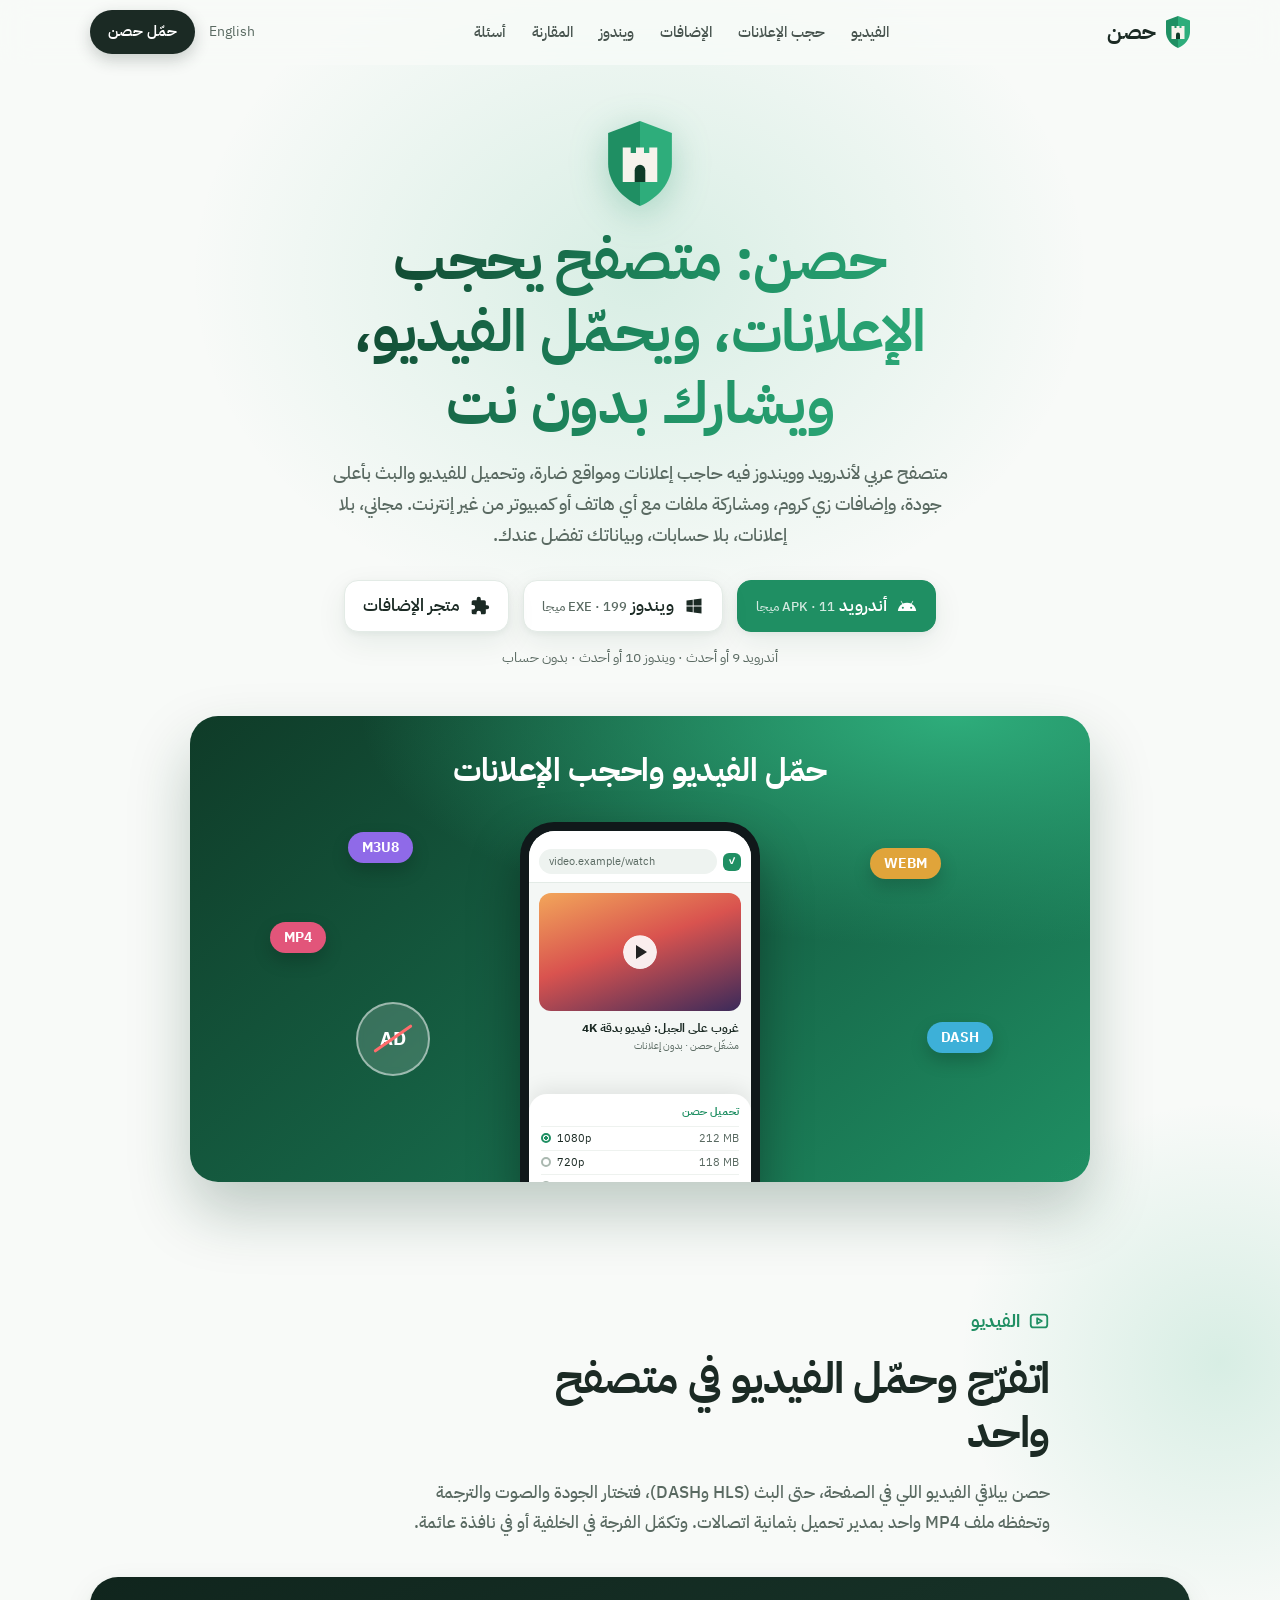
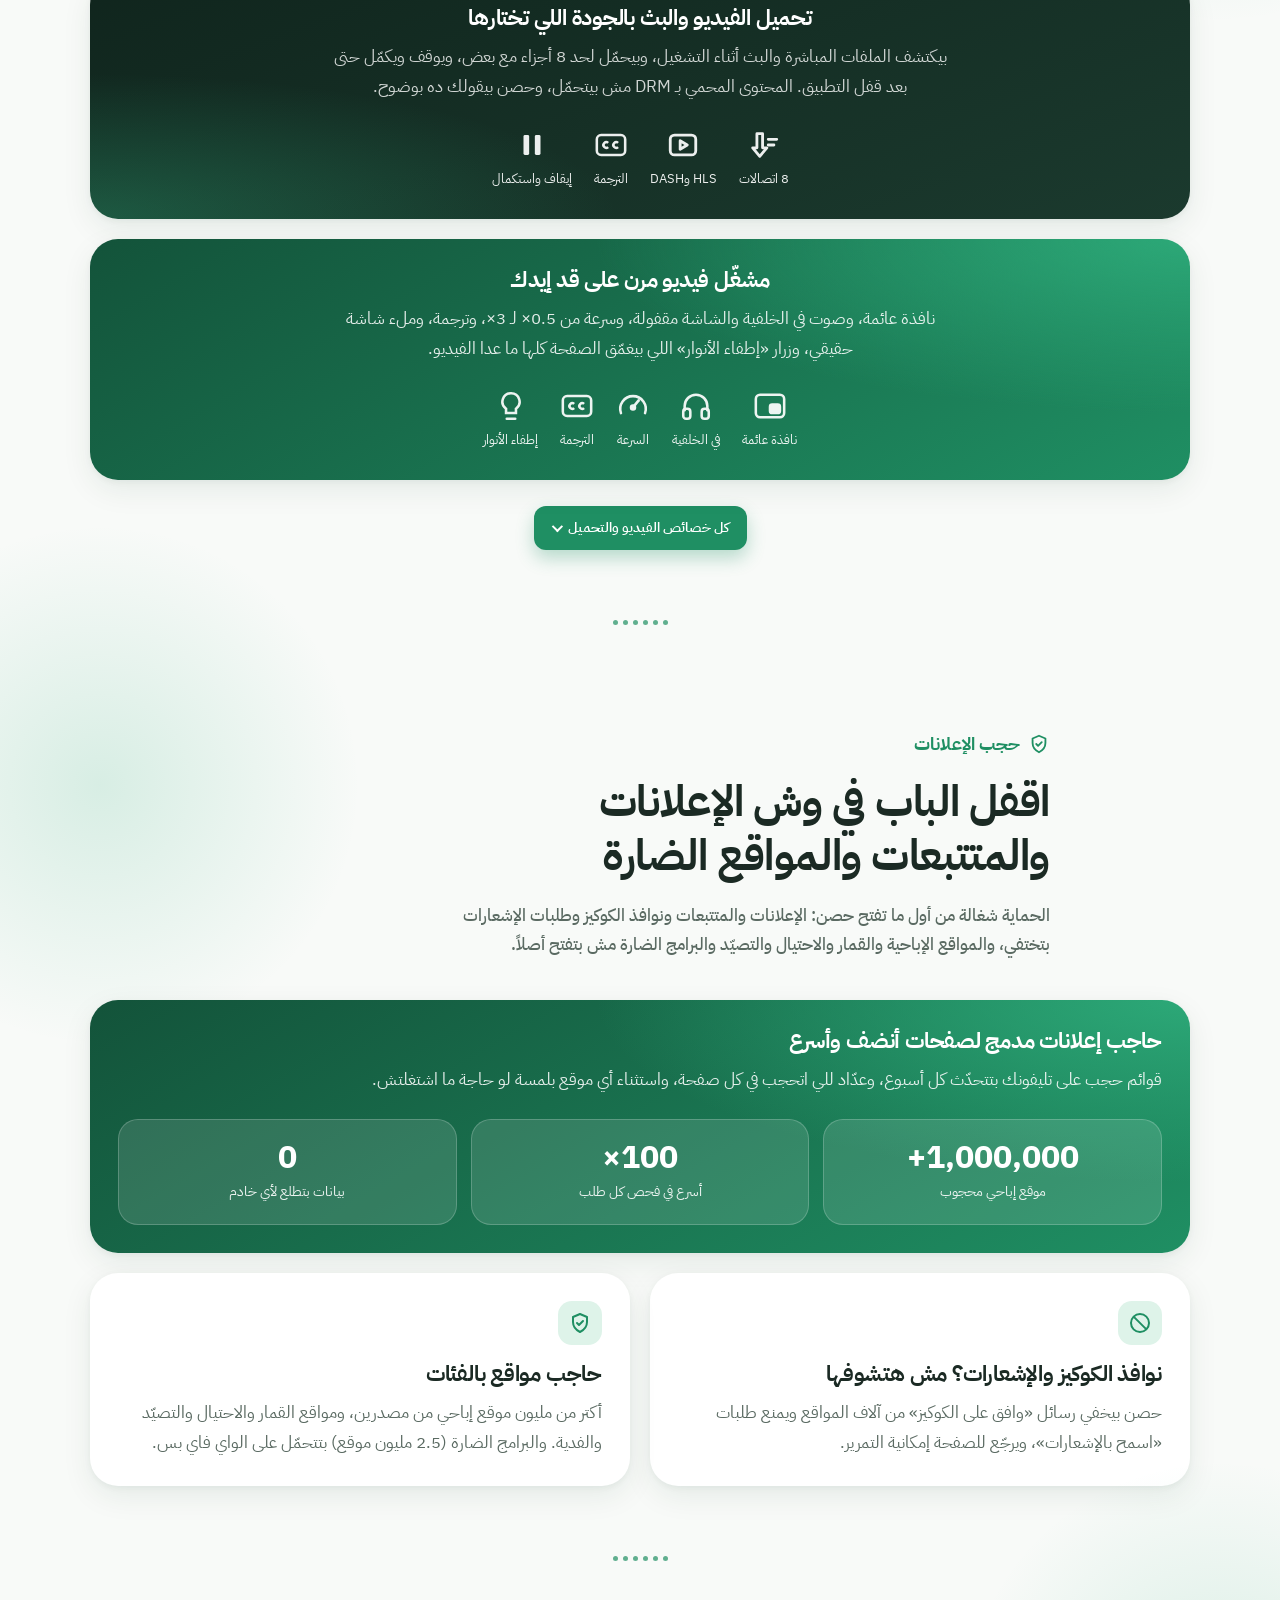
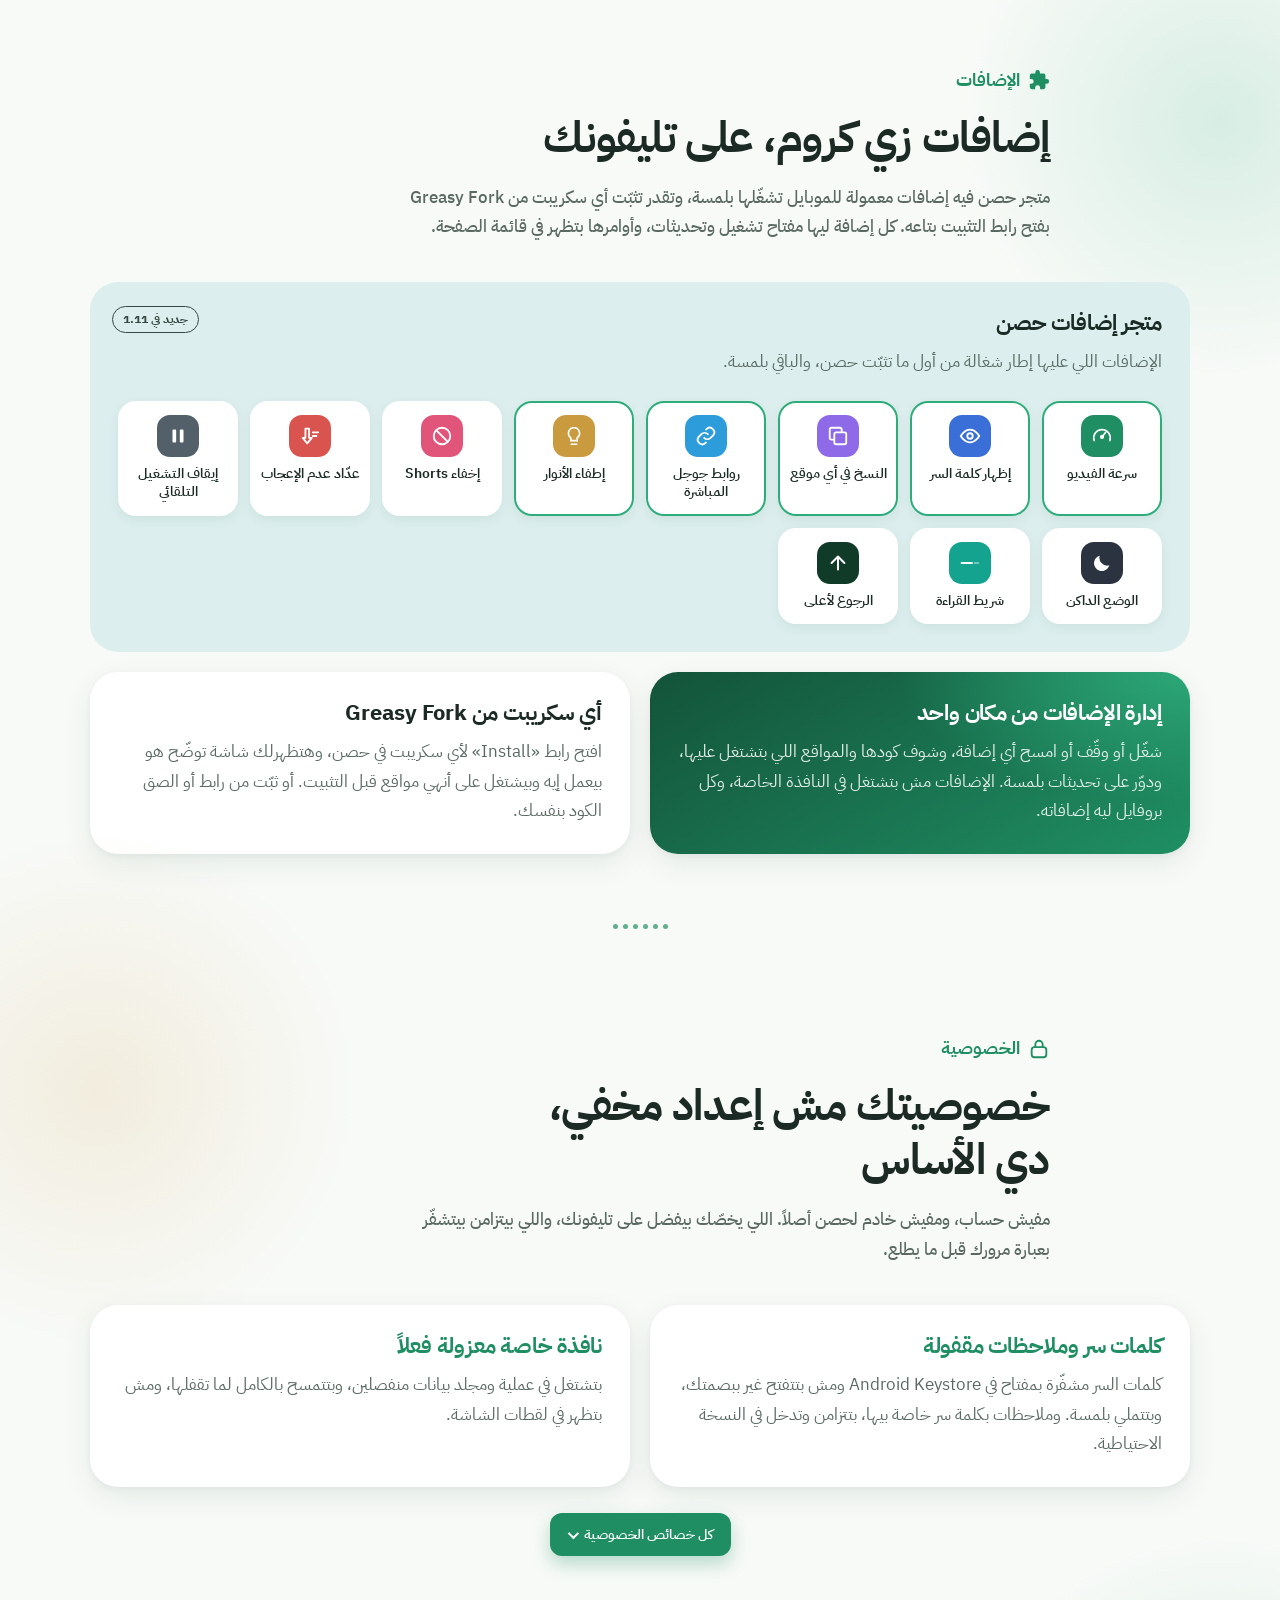
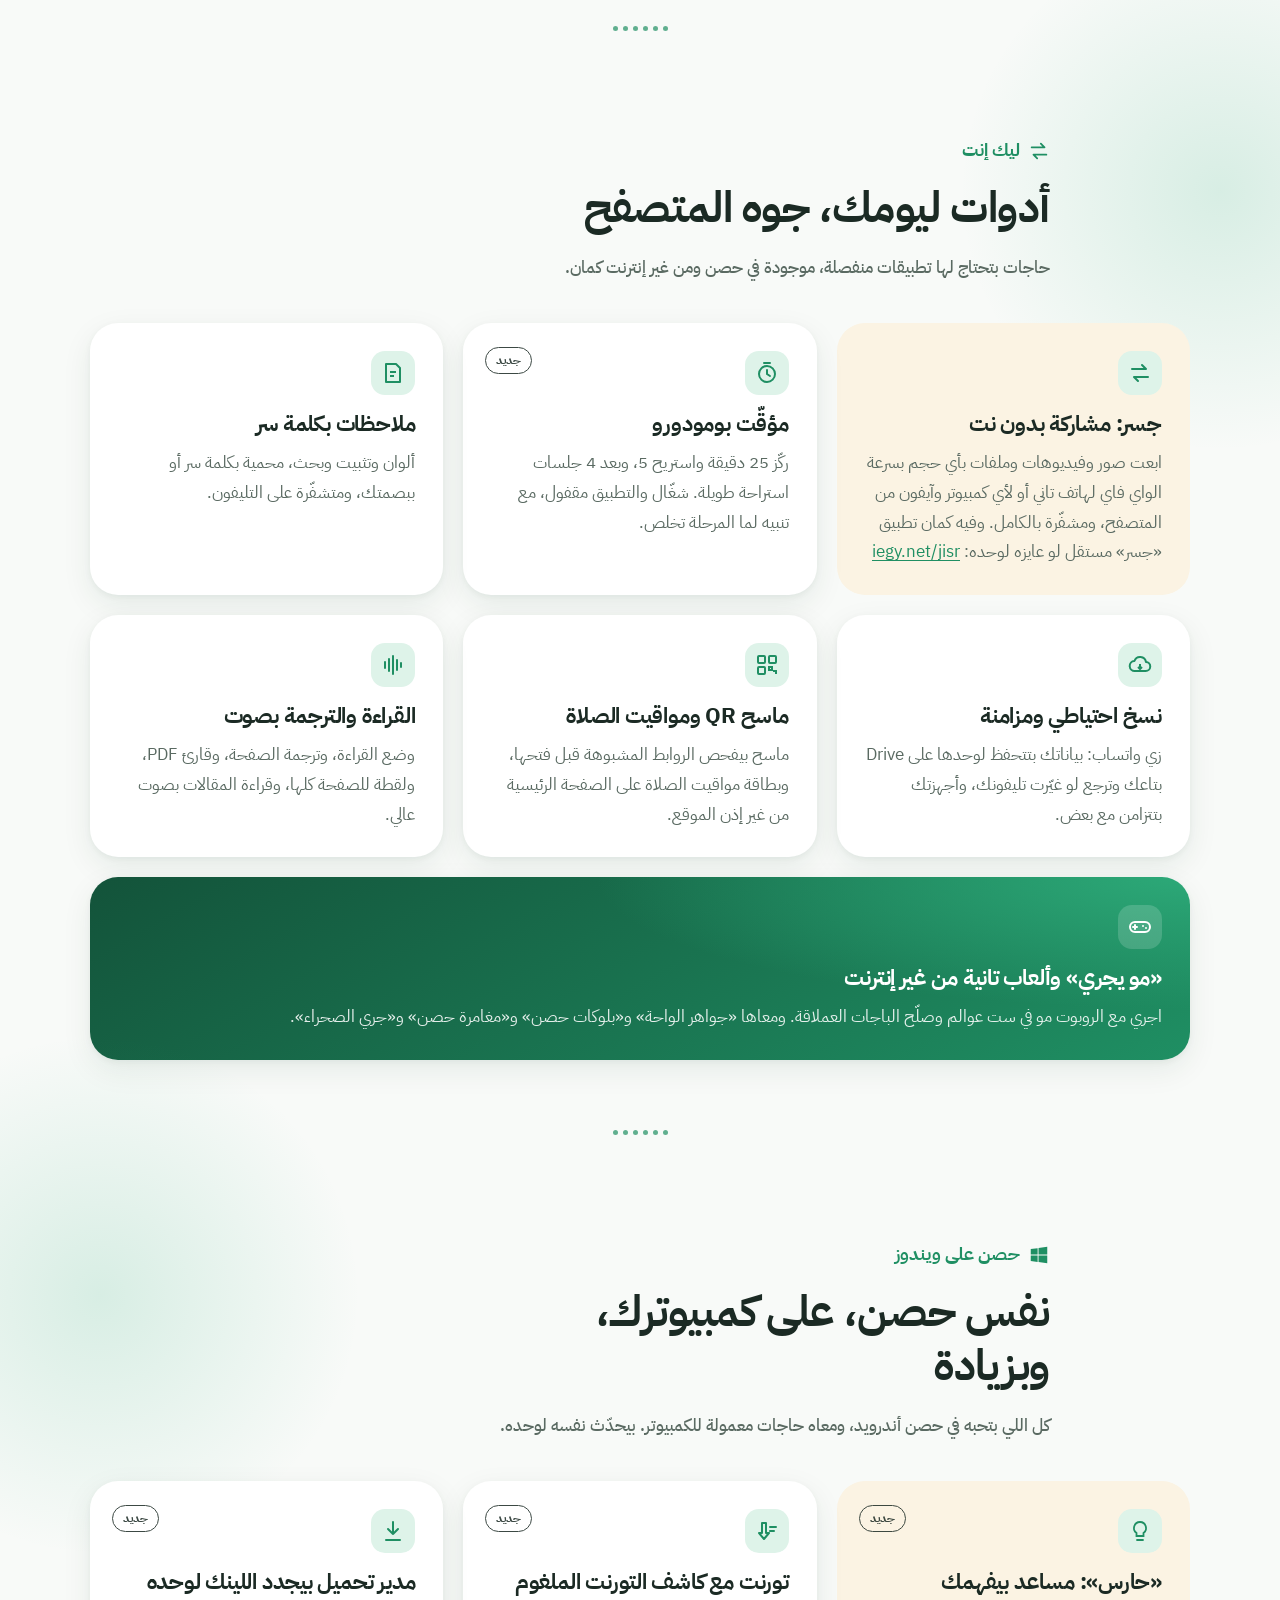
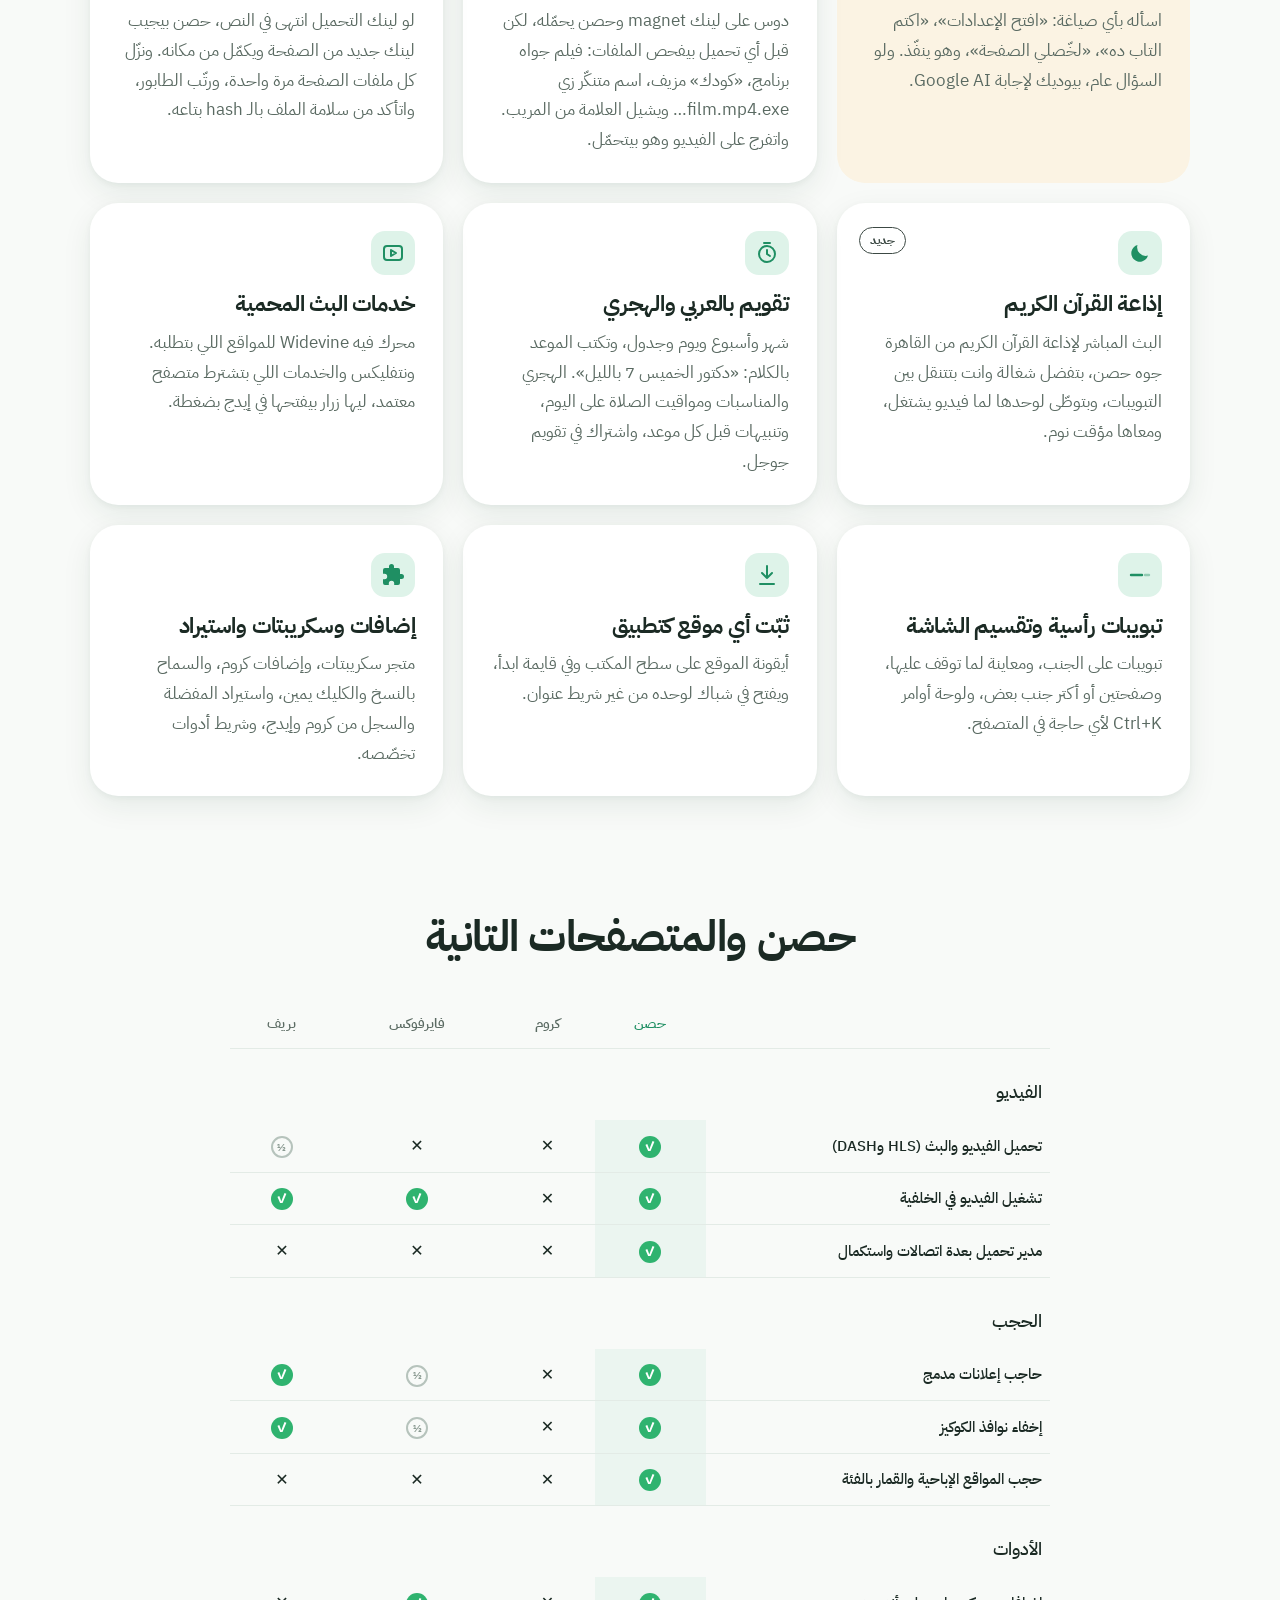
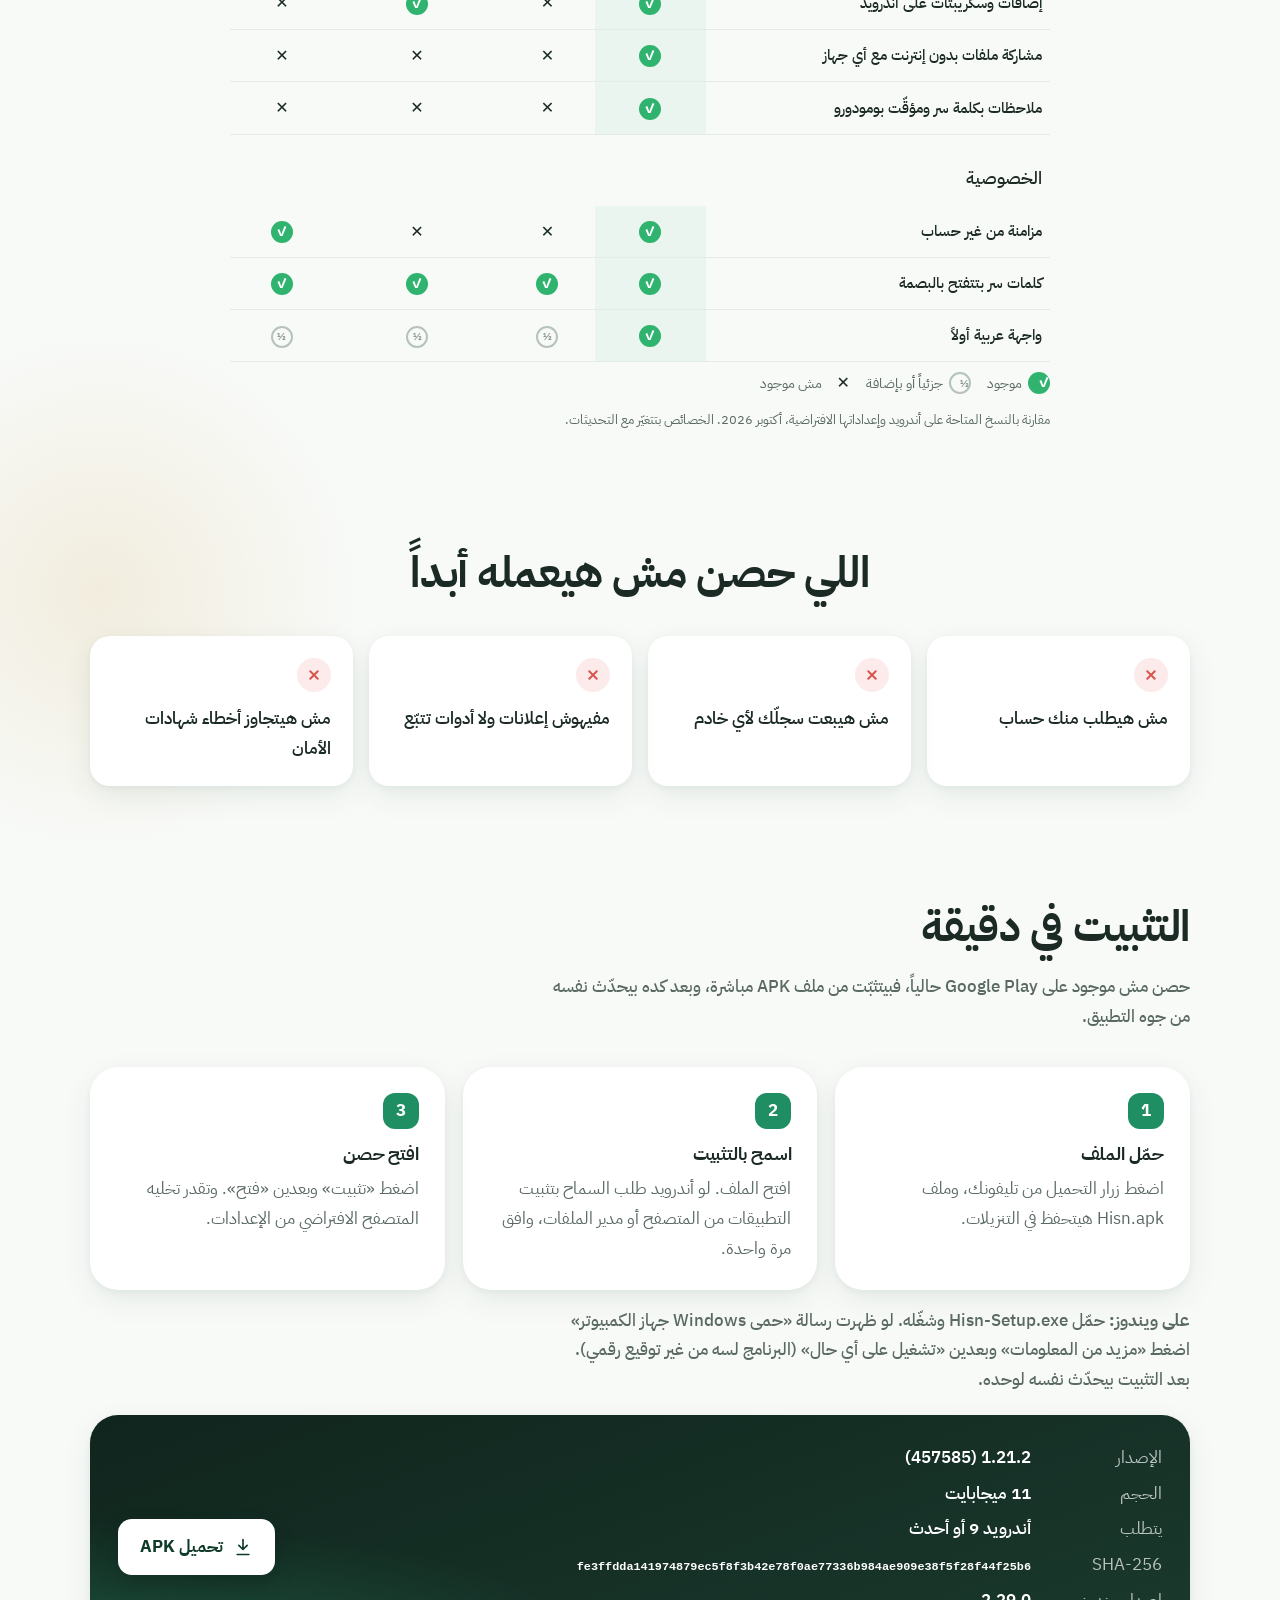
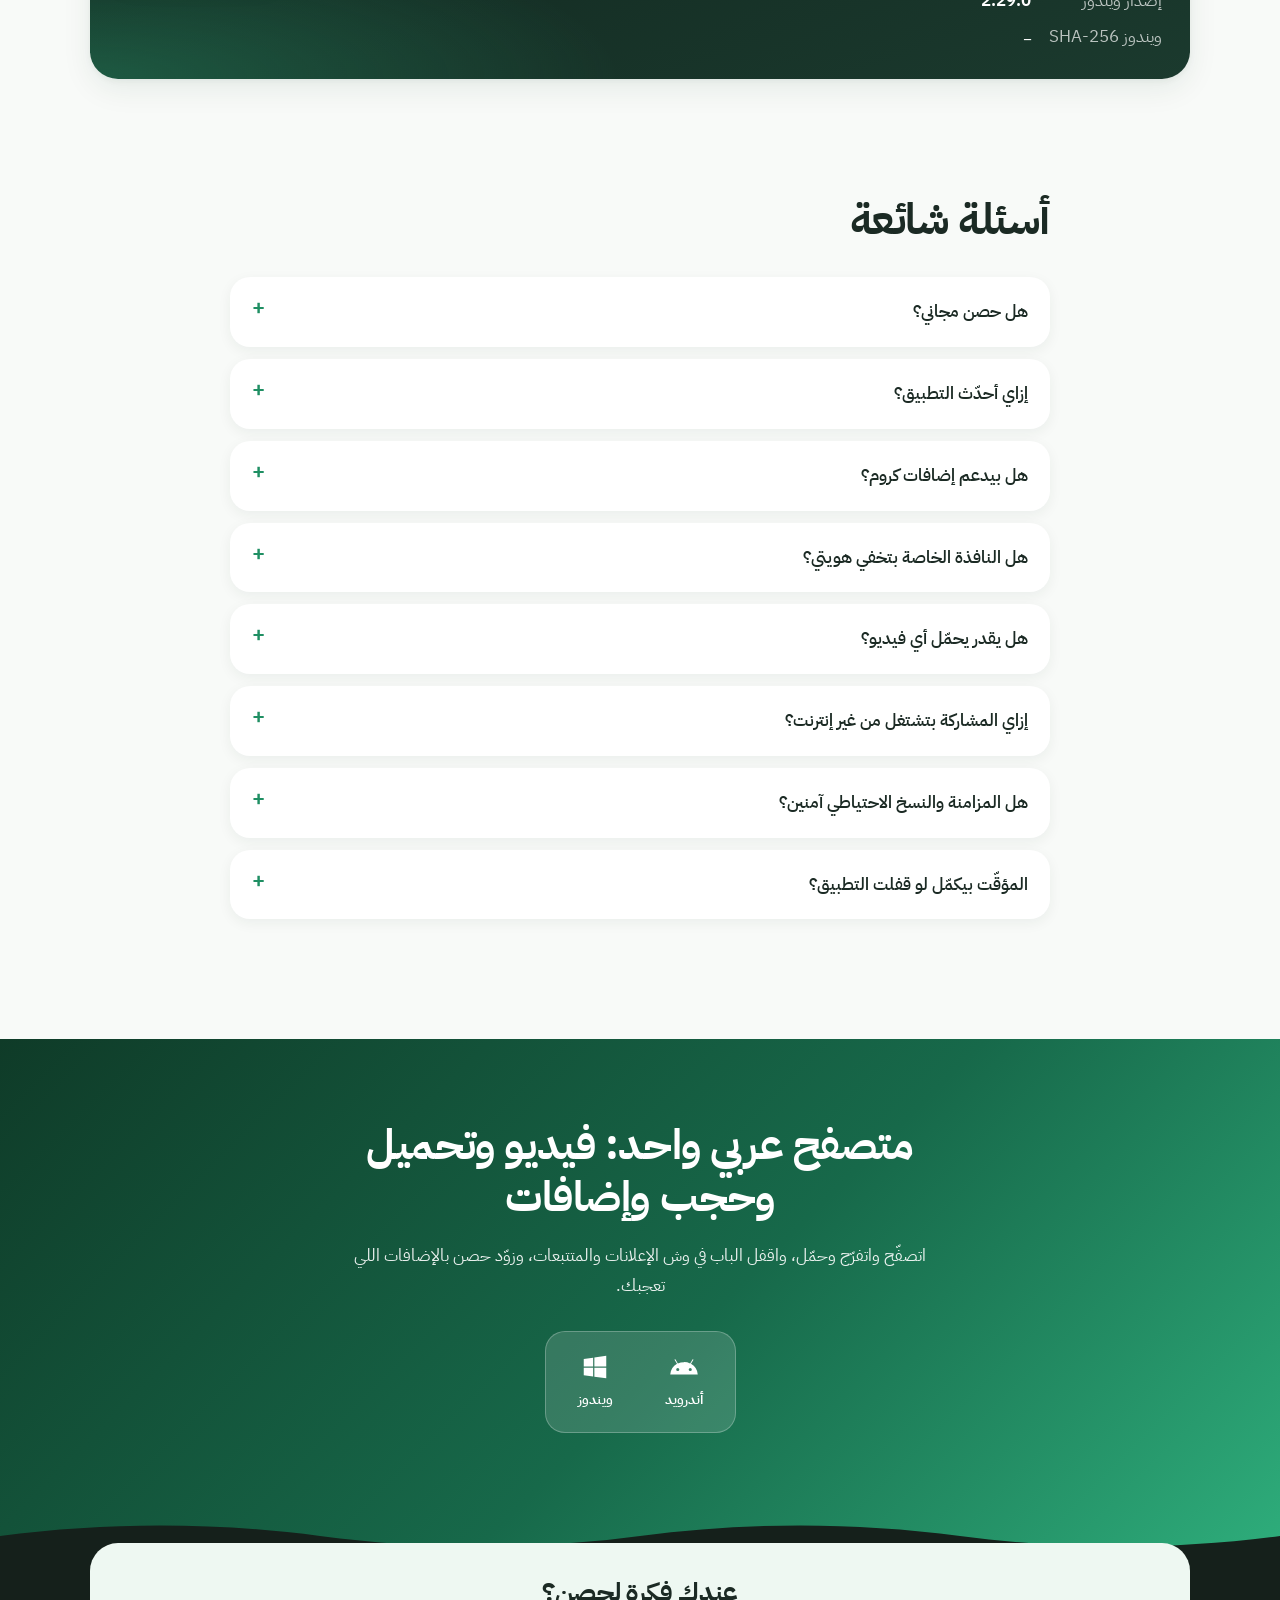
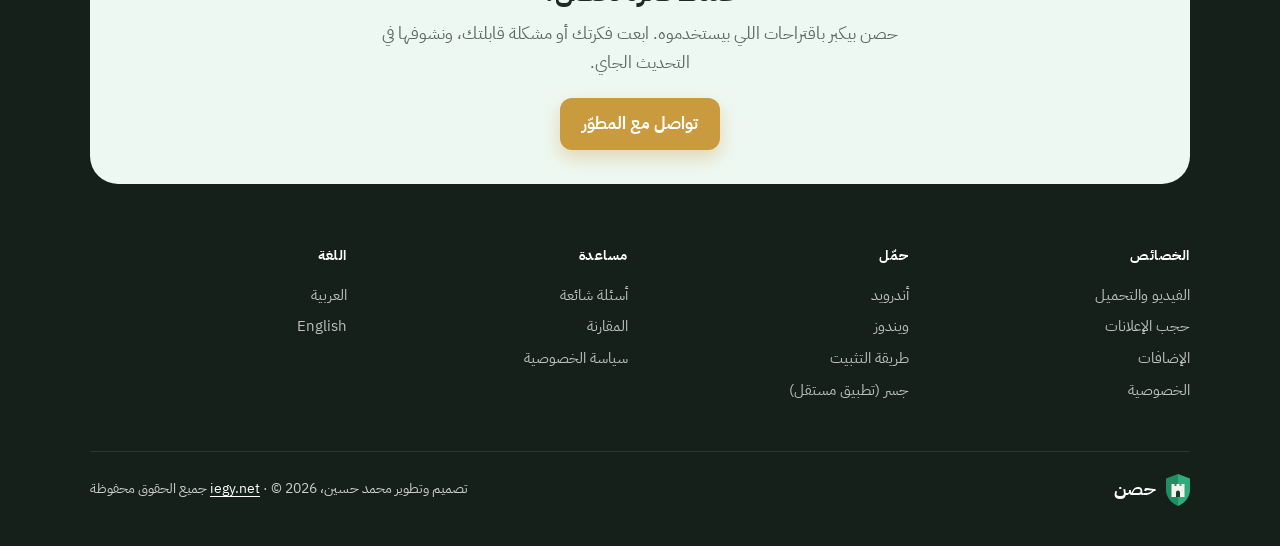
==== commit 95338c13: "Hisn for Windows 2.29.0" ====
--- a/index.html
+++ b/index.html
@@ -374,7 +374,7 @@
           <dt>الحجم</dt><dd><span data-hisn="size">11</span> ميجابايت</dd>
           <dt>يتطلب</dt><dd>أندرويد 9 أو أحدث</dd>
           <dt>SHA-256</dt><dd><code data-hisn="sha">fe3ffdda141974879ec5f8f3b42e78f0ae77336b984ae909e38f5f28f44f25b6</code></dd>
-          <dt>إصدار ويندوز</dt><dd data-hisn="win-version">2.28.0</dd>
+          <dt>إصدار ويندوز</dt><dd data-hisn="win-version">2.29.0</dd>
           <dt>ويندوز SHA-256</dt><dd><code data-hisn="win-sha">—</code></dd>
         </dl>
         <a class="btn" href="download/Hisn.apk"><svg><use href="#i-dl"/></svg>تحميل APK</a>
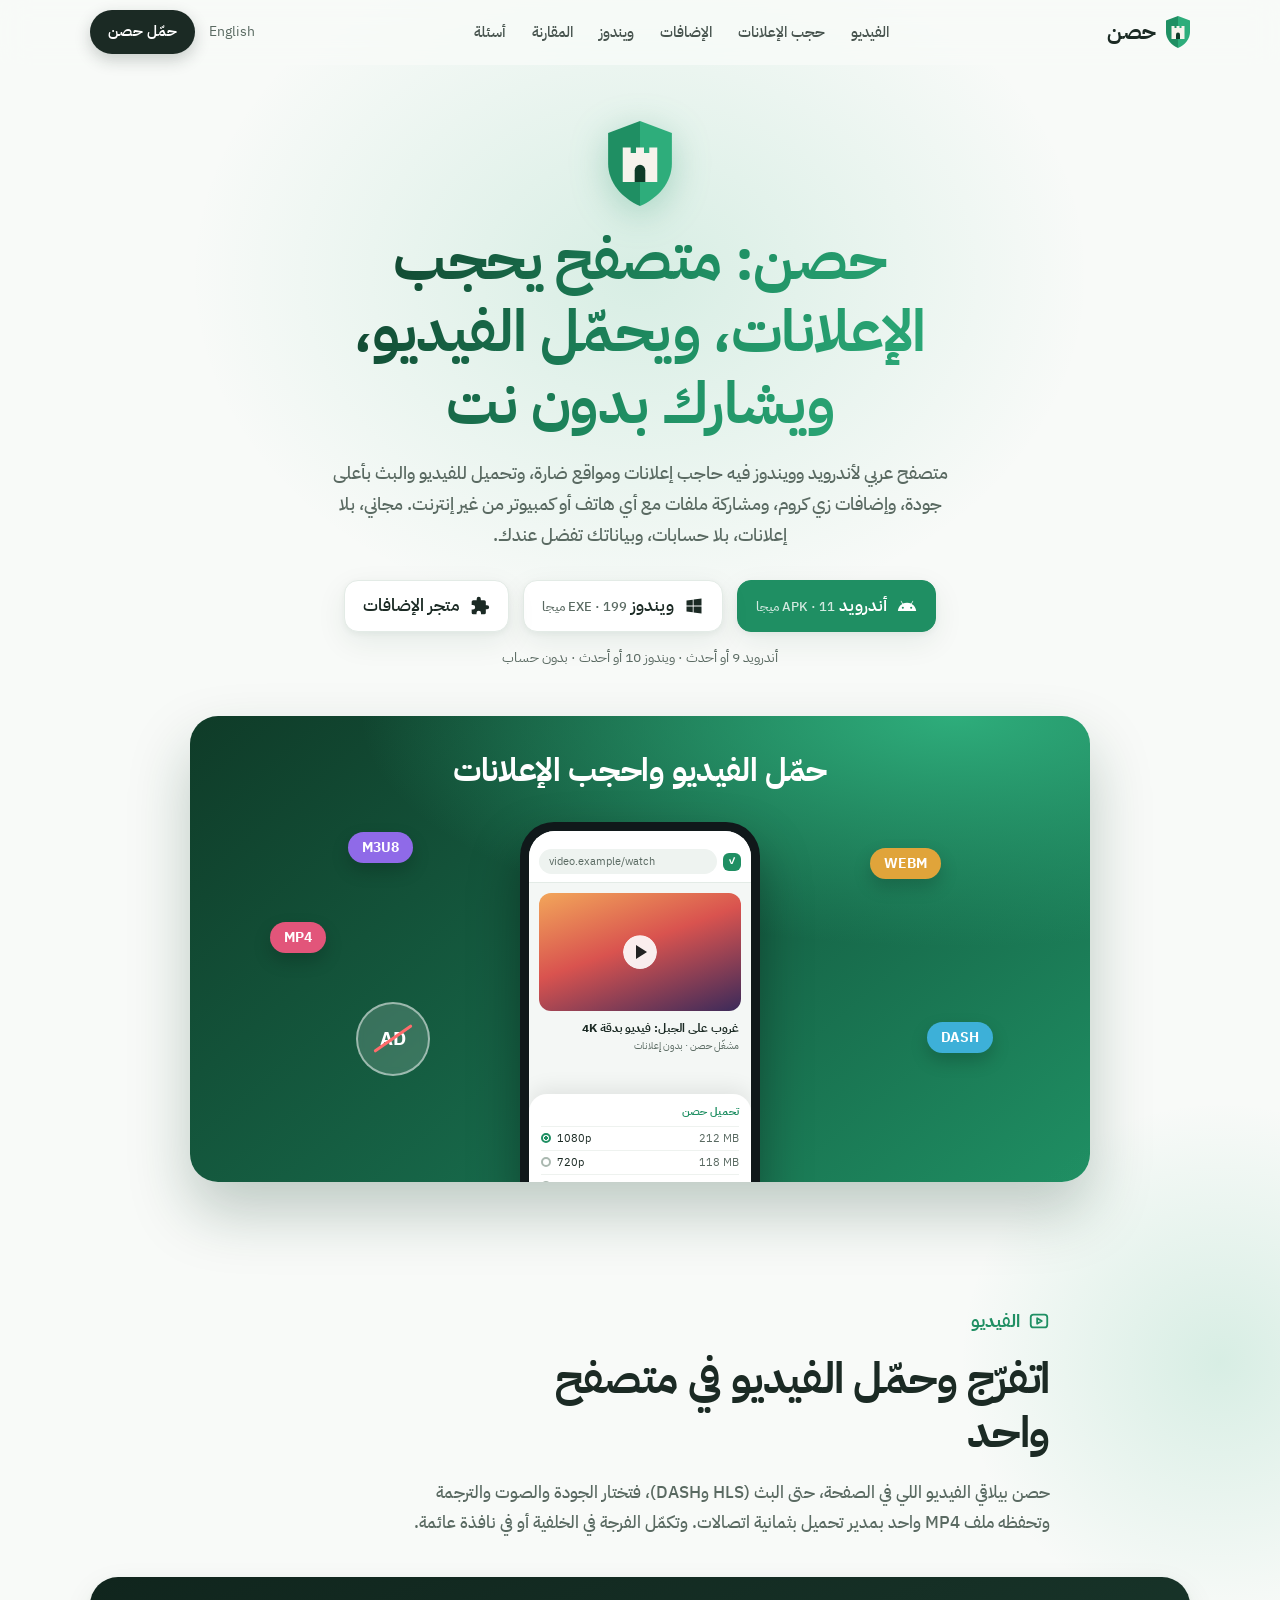
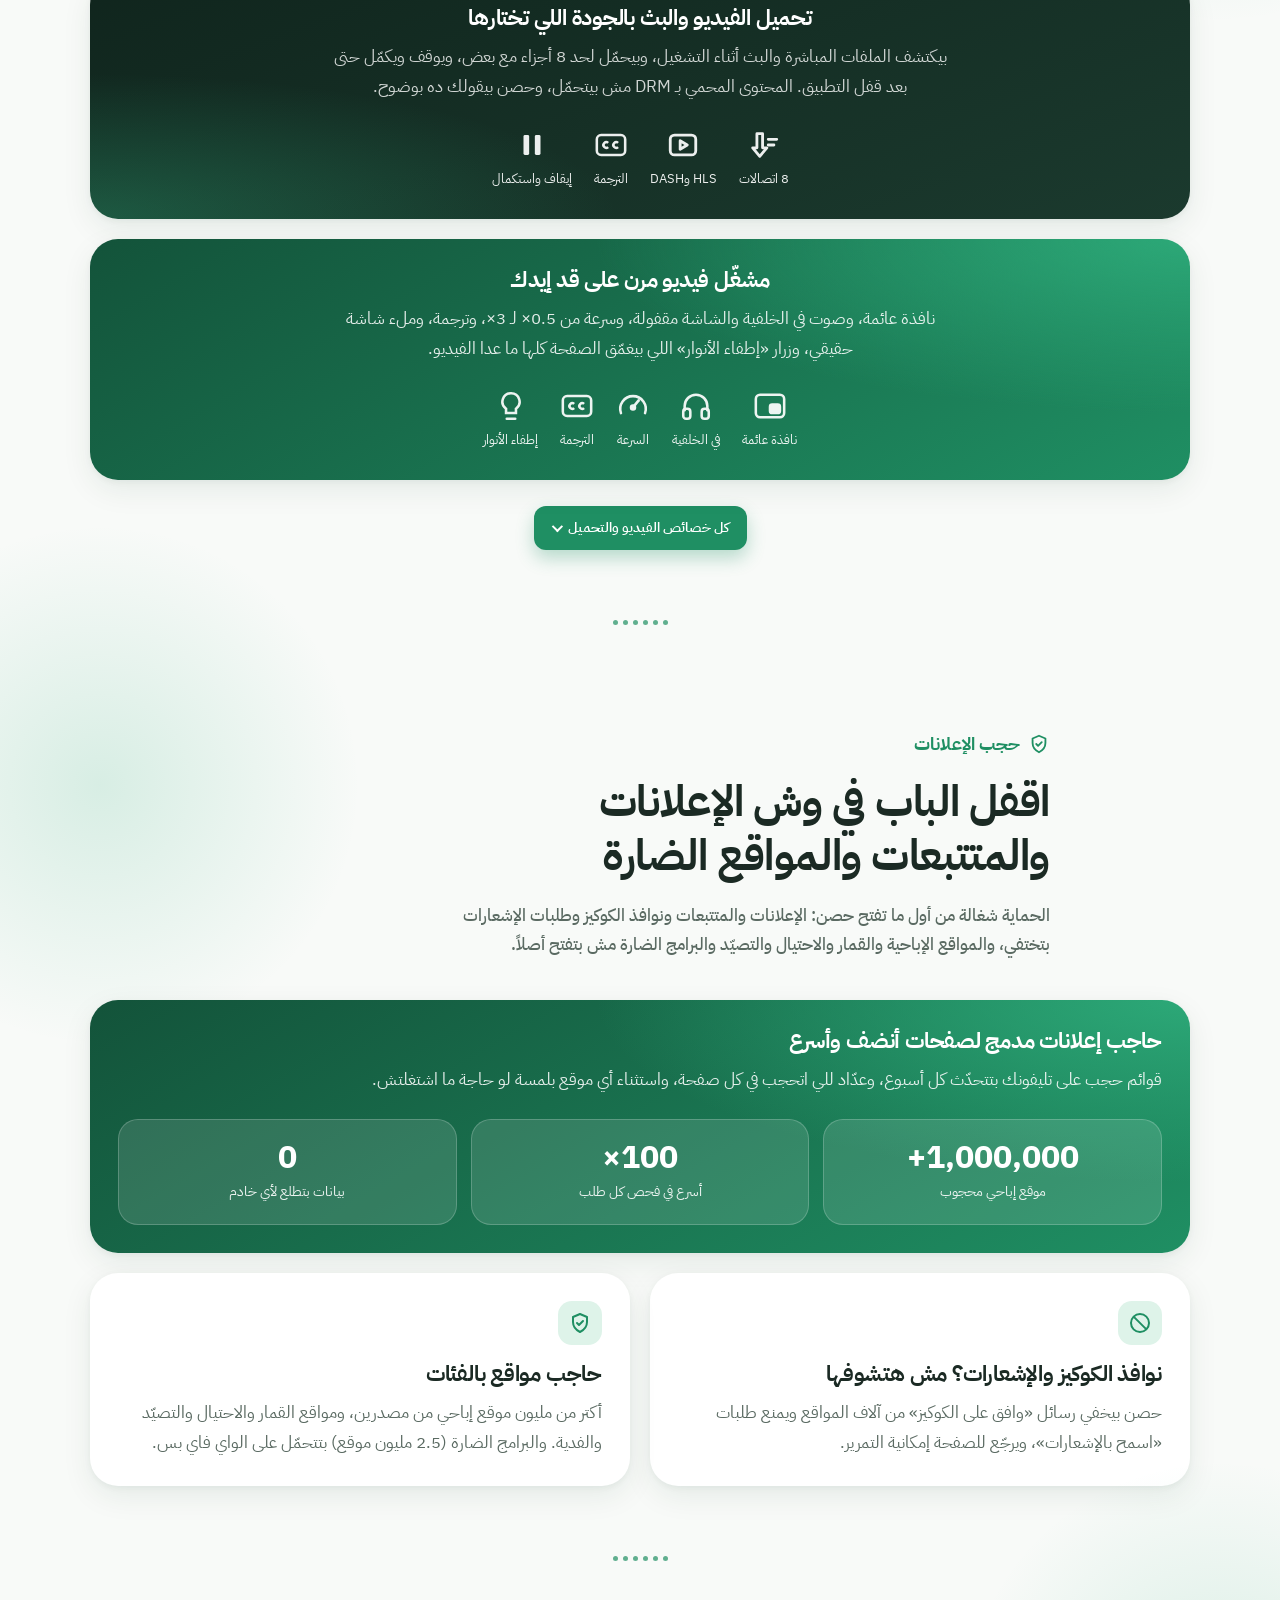
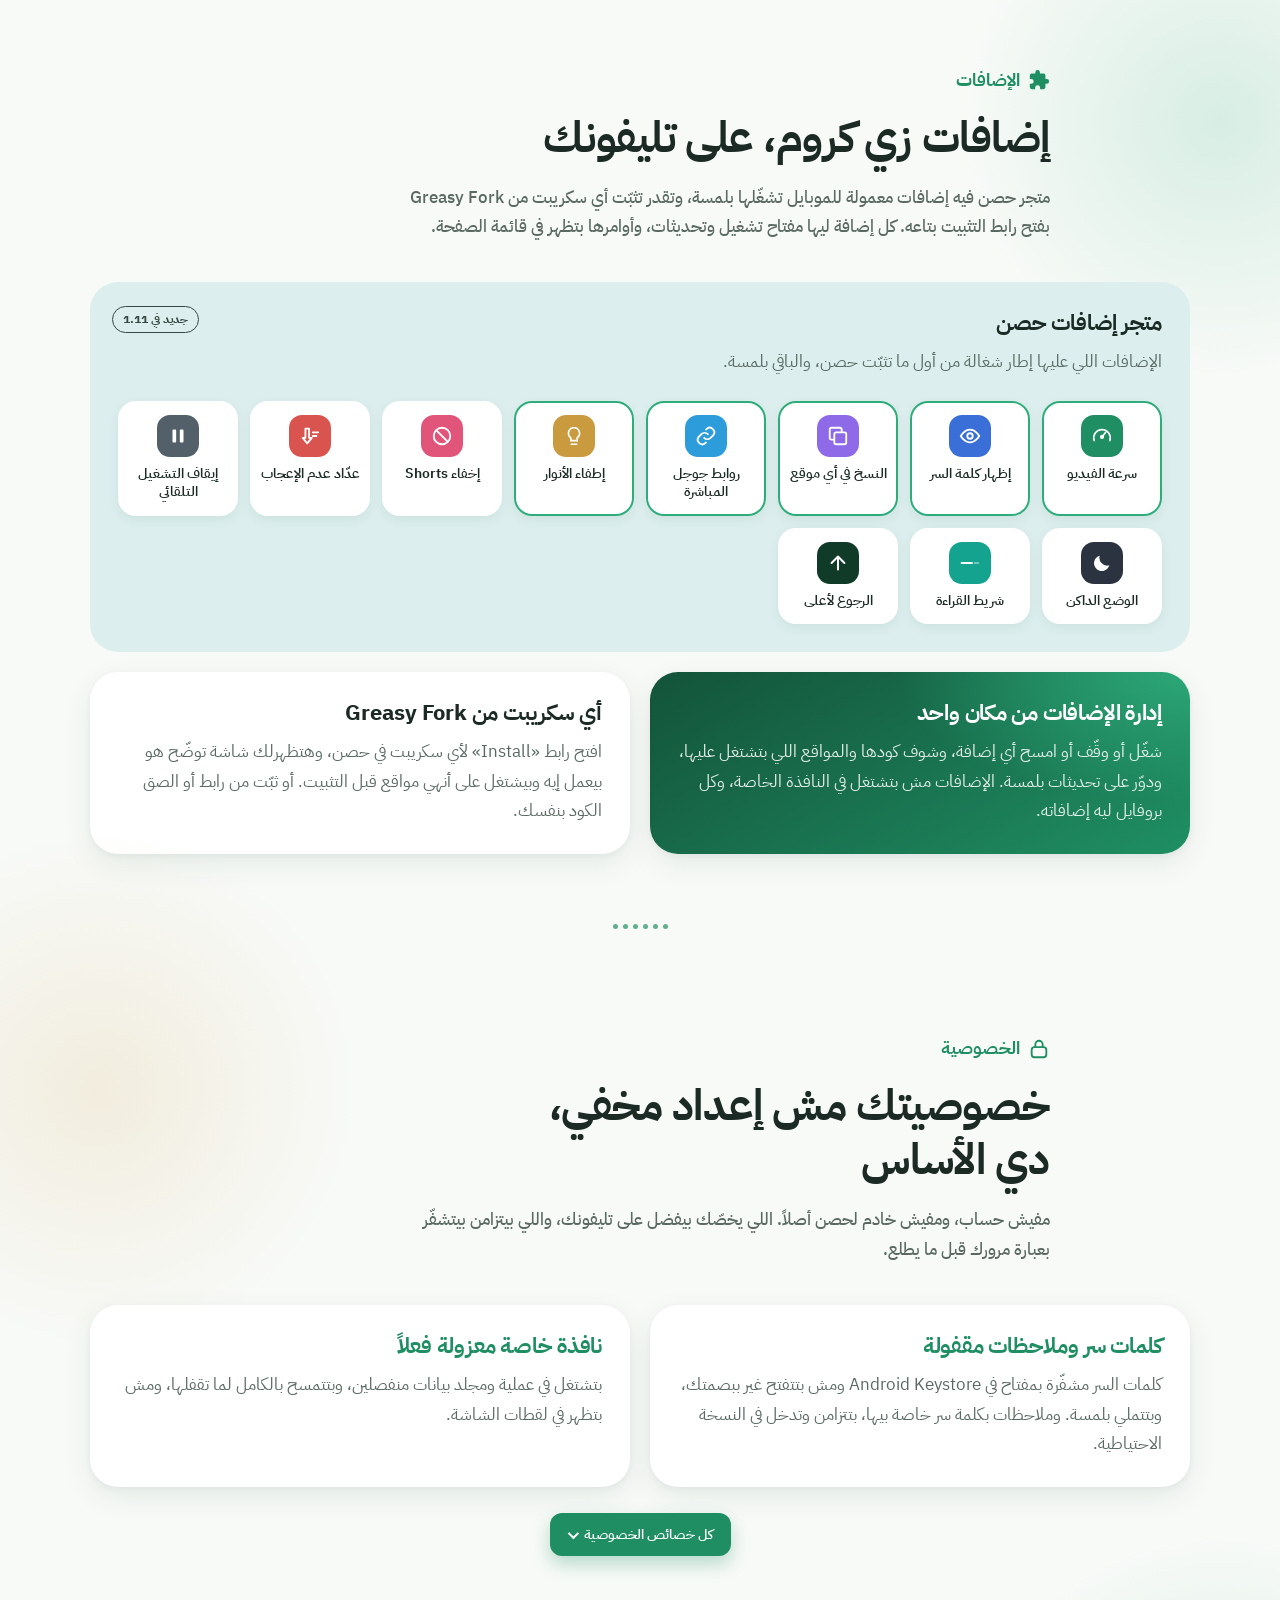
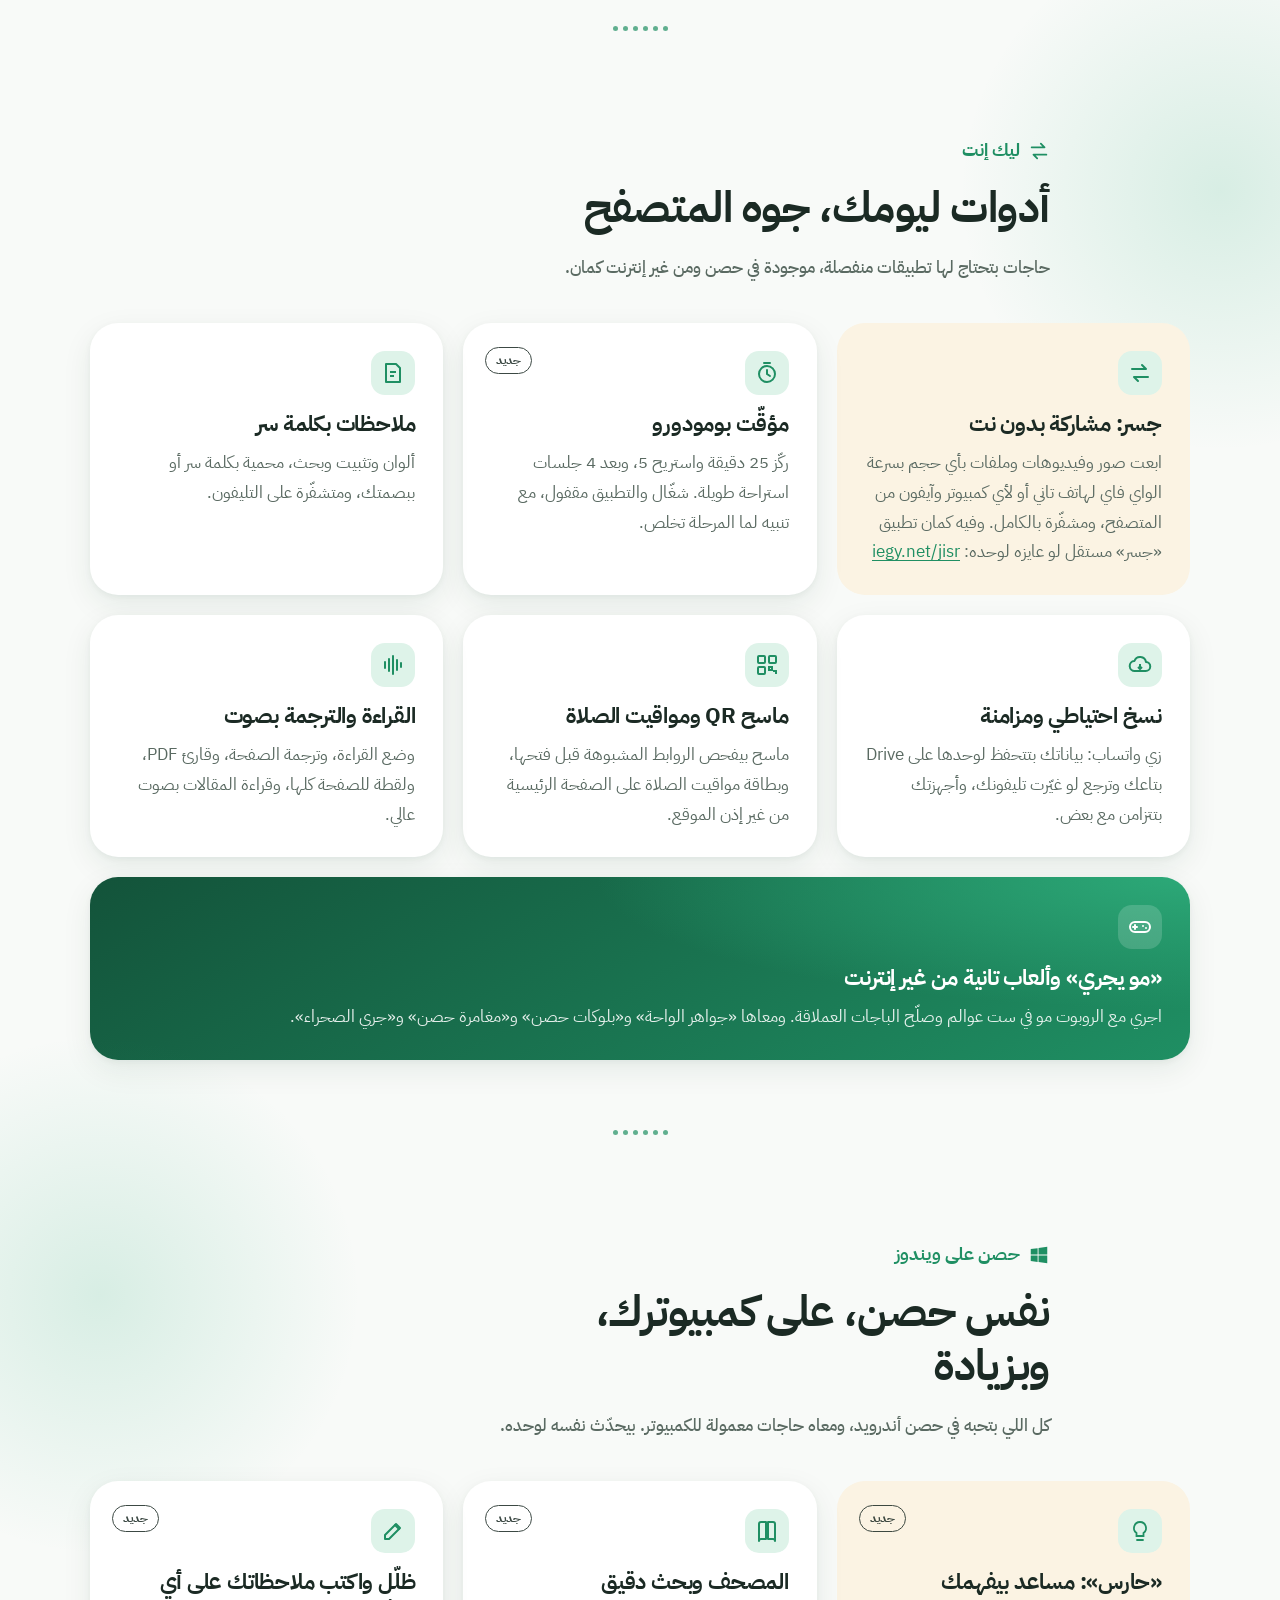
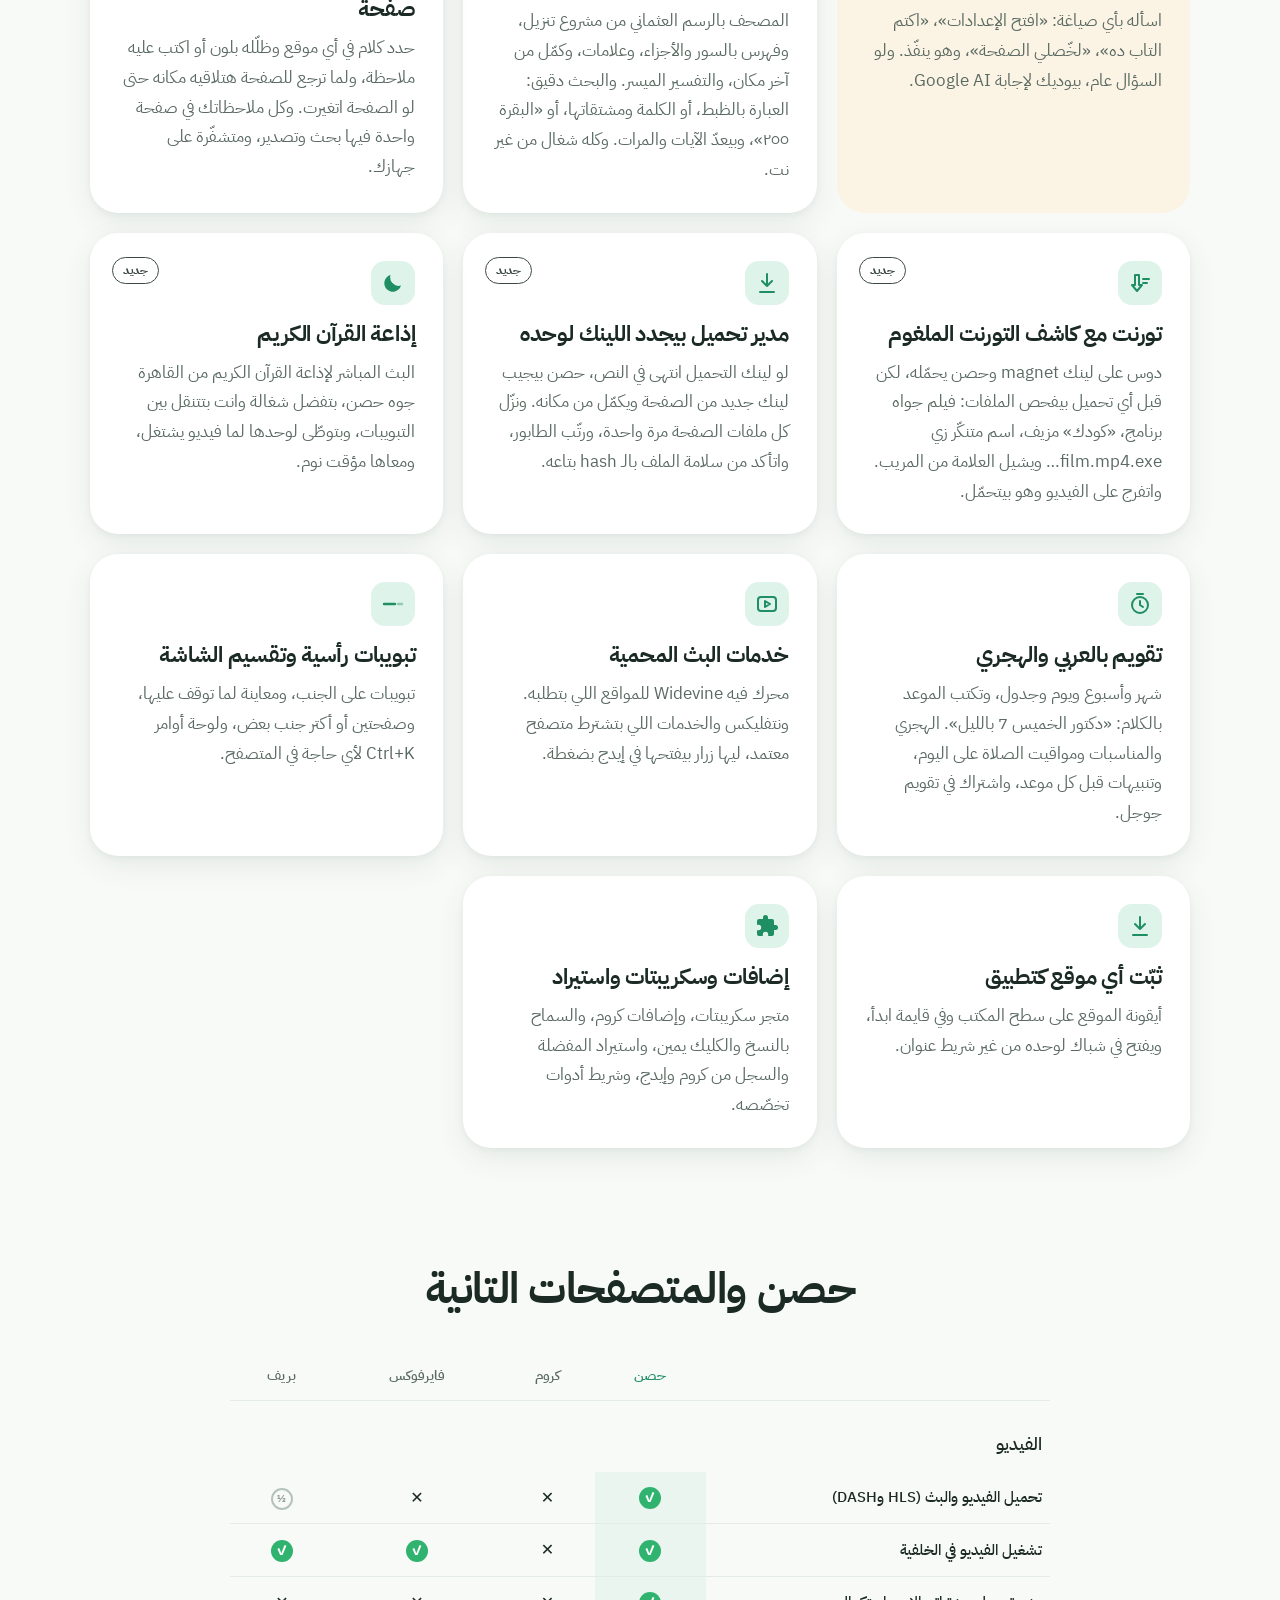
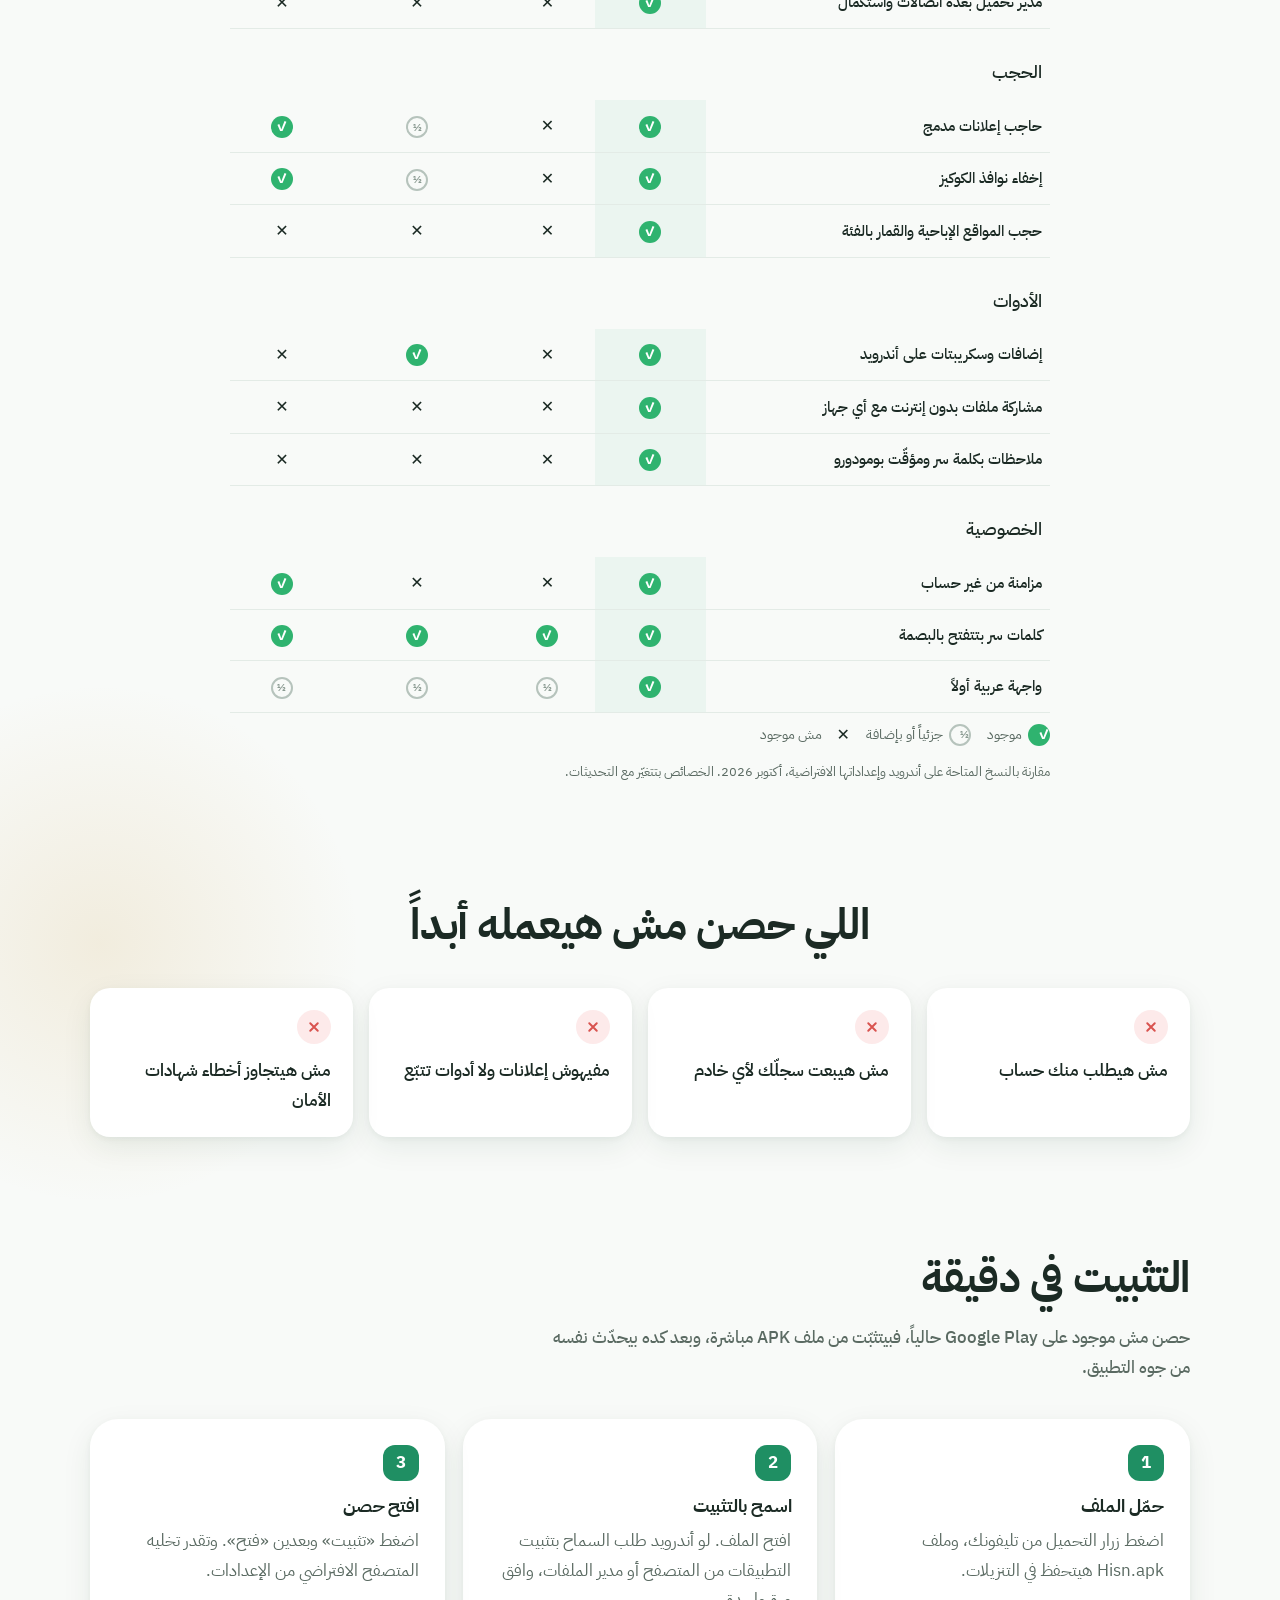
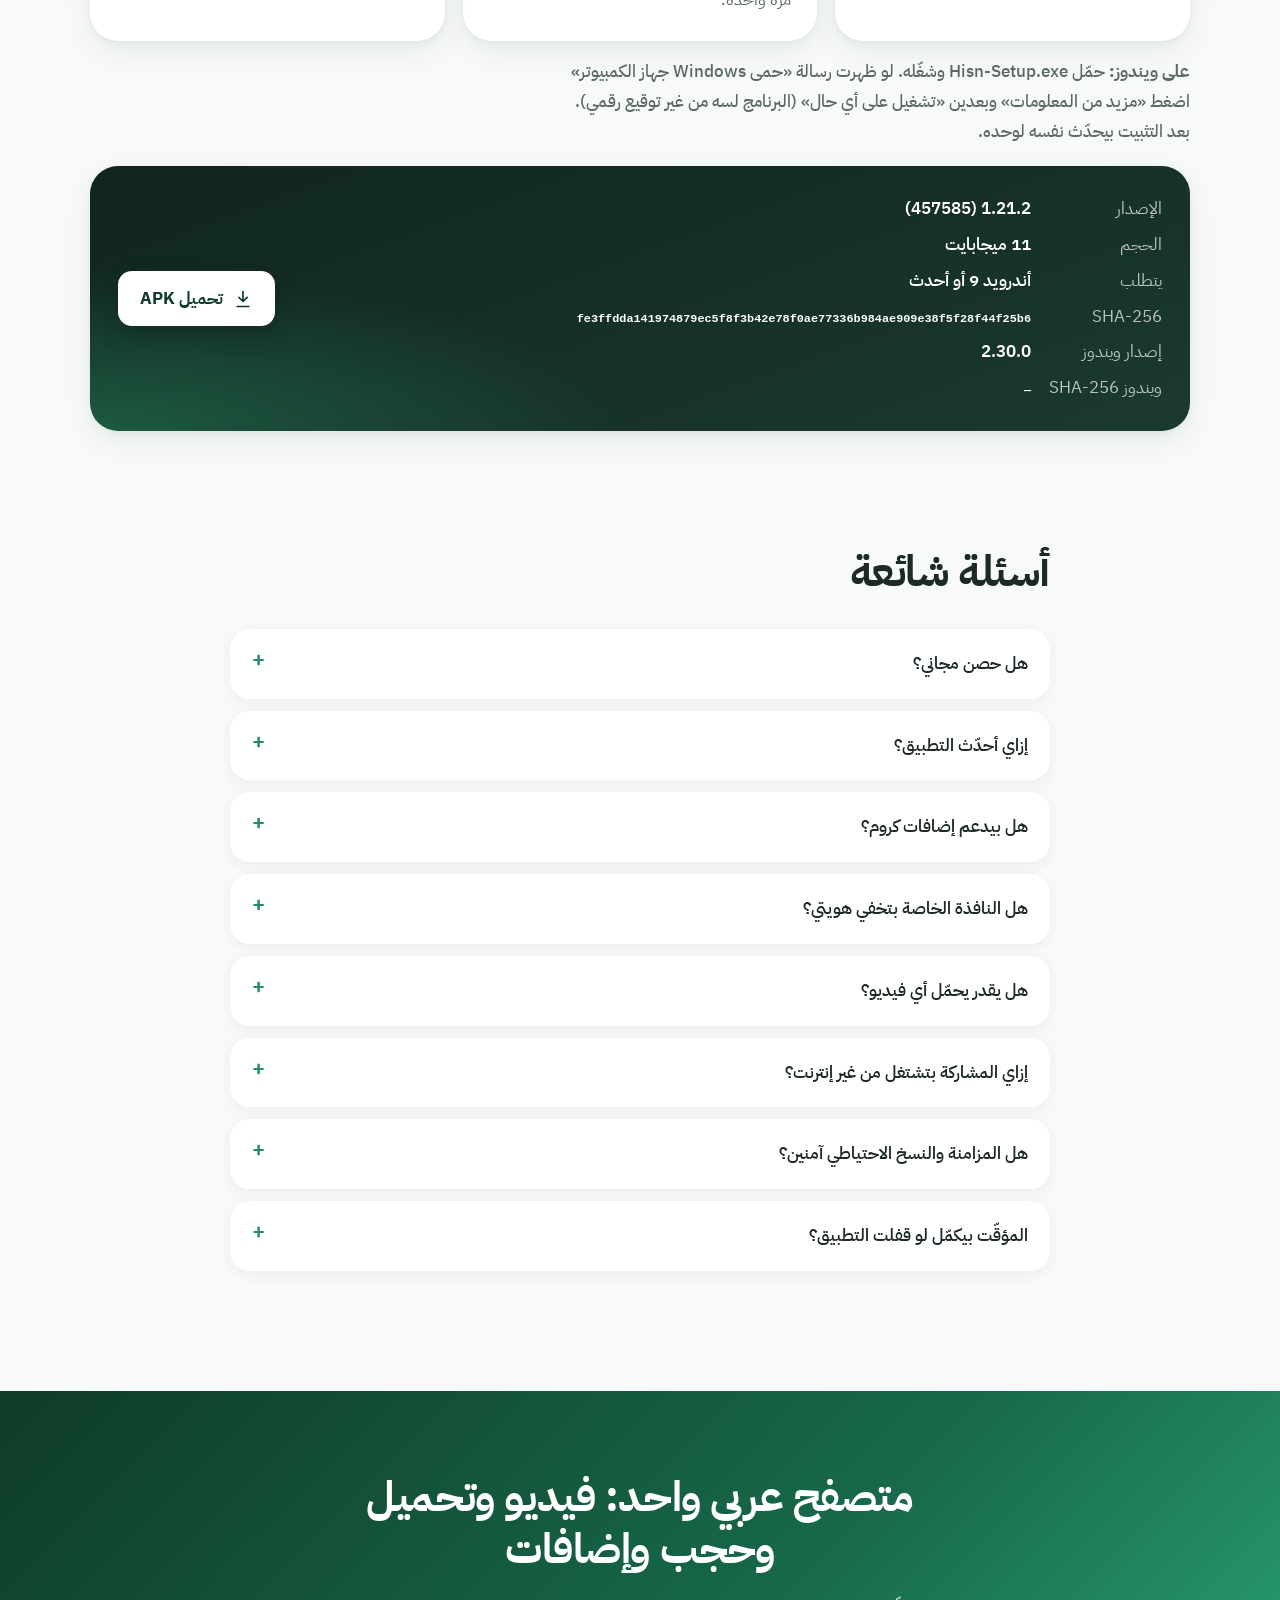
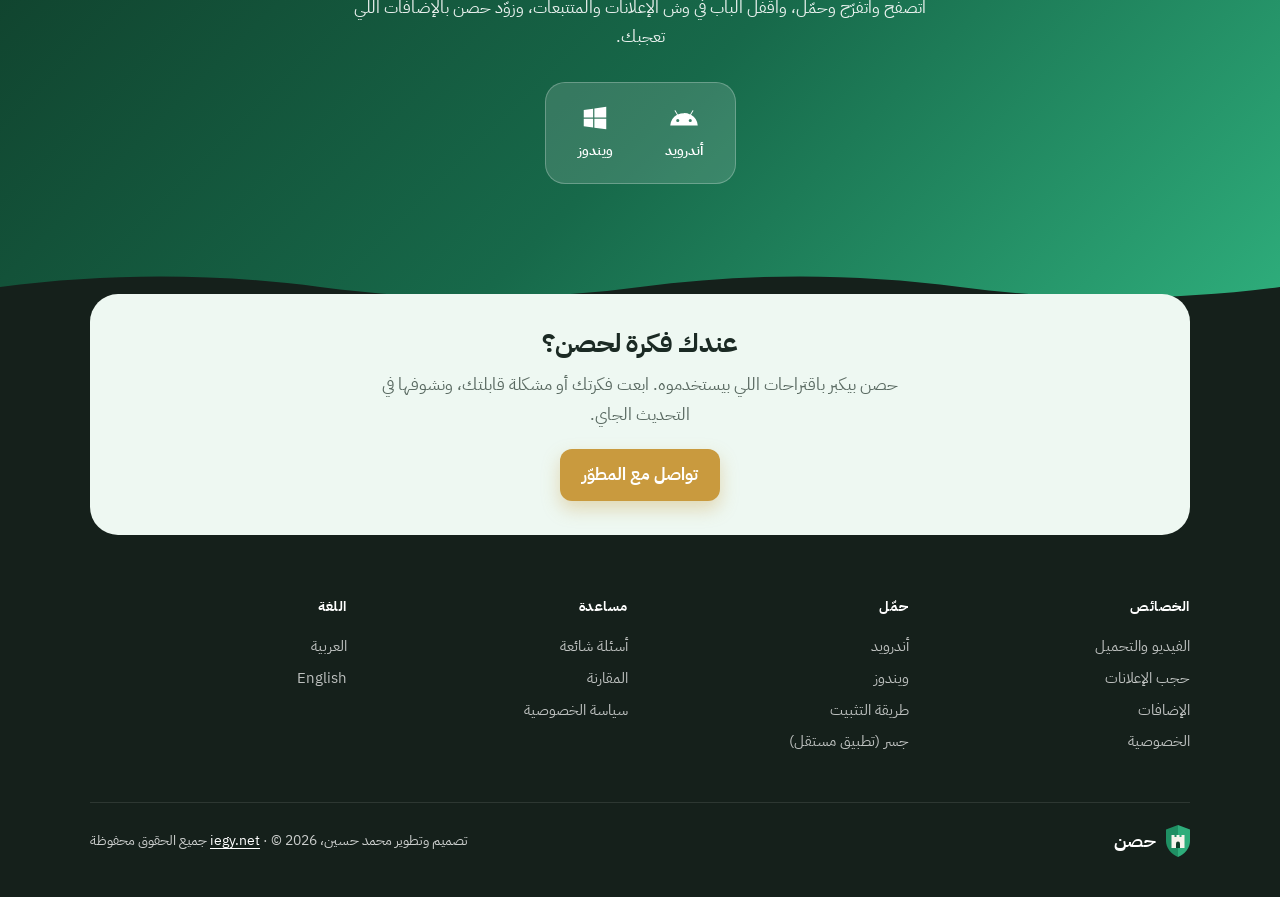
==== commit f081cbaf: "Hisn for Windows 2.30.0: the Mushaf and page notes" ====
--- a/index.html
+++ b/index.html
@@ -42,6 +42,8 @@
     <symbol id="i-block" viewBox="0 0 24 24" fill="none" stroke="currentColor" stroke-width="2"><circle cx="12" cy="12" r="9"/><path d="M5.6 5.6l12.8 12.8"/></symbol>
     <symbol id="i-down" viewBox="0 0 24 24" fill="none" stroke="currentColor" stroke-width="2" stroke-linecap="round" stroke-linejoin="round"><path d="M7 4v10H4l5 6 5-6h-3V4z"/><path d="M15 8h6M15 12h4"/></symbol>
     <symbol id="i-pause" viewBox="0 0 24 24" fill="currentColor"><rect x="6" y="5" width="4" height="14" rx="1"/><rect x="14" y="5" width="4" height="14" rx="1"/></symbol>
+    <symbol id="i-book" viewBox="0 0 24 24" fill="none" stroke="currentColor" stroke-width="2" stroke-linecap="round" stroke-linejoin="round"><path d="M4 5a2 2 0 0 1 2-2h5v17H6a2 2 0 0 0-2 2z"/><path d="M20 5a2 2 0 0 0-2-2h-5v17h5a2 2 0 0 1 2 2z"/></symbol>
+    <symbol id="i-pen" viewBox="0 0 24 24" fill="none" stroke="currentColor" stroke-width="2" stroke-linecap="round" stroke-linejoin="round"><path d="M4 20h4L19 9l-4-4L4 16z"/><path d="M14 6l4 4"/></symbol>
     <symbol id="i-moon" viewBox="0 0 24 24" fill="currentColor"><path d="M20 14.5A8.5 8.5 0 0 1 9.5 4a8.5 8.5 0 1 0 10.5 10.5z"/></symbol>
     <symbol id="i-bar" viewBox="0 0 24 24" fill="none" stroke="currentColor" stroke-width="2.4" stroke-linecap="round"><path d="M3 12h11"/><path d="M17 12h4" opacity=".4"/></symbol>
     <symbol id="i-up" viewBox="0 0 24 24" fill="none" stroke="currentColor" stroke-width="2.2" stroke-linecap="round" stroke-linejoin="round"><path d="M12 19V5M5 12l7-7 7 7"/></symbol>
@@ -300,6 +302,8 @@
     <div class="wrap">
       <div class="cards g3">
         <article class="card cream rv"><div class="ico"><svg><use href="#i-bulb"/></svg></div><span class="tag">جديد</span><h3>«حارس»: مساعد بيفهمك</h3><p>اسأله بأي صياغة: «افتح الإعدادات»، «اكتم التاب ده»، «لخّصلي الصفحة»، وهو ينفّذ. ولو السؤال عام، بيوديك لإجابة Google AI.</p></article>
+        <article class="card rv"><div class="ico"><svg><use href="#i-book"/></svg></div><span class="tag">جديد</span><h3>المصحف وبحث دقيق</h3><p>المصحف بالرسم العثماني من مشروع تنزيل، وفهرس بالسور والأجزاء، وعلامات، وكمّل من آخر مكان، والتفسير الميسر. والبحث دقيق: العبارة بالظبط، أو الكلمة ومشتقاتها، أو «البقرة ٢٥٥»، وبيعدّ الآيات والمرات. وكله شغال من غير نت.</p></article>
+        <article class="card rv"><div class="ico"><svg><use href="#i-pen"/></svg></div><span class="tag">جديد</span><h3>ظلّل واكتب ملاحظاتك على أي صفحة</h3><p>حدد كلام في أي موقع وظلّله بلون أو اكتب عليه ملاحظة، ولما ترجع للصفحة هتلاقيه مكانه حتى لو الصفحة اتغيرت. وكل ملاحظاتك في صفحة واحدة فيها بحث وتصدير، ومتشفّرة على جهازك.</p></article>
         <article class="card rv"><div class="ico"><svg><use href="#i-down"/></svg></div><span class="tag">جديد</span><h3>تورنت مع كاشف التورنت الملغوم</h3><p>دوس على لينك magnet وحصن يحمّله، لكن قبل أي تحميل بيفحص الملفات: فيلم جواه برنامج، «كودك» مزيف، اسم متنكّر زي film.mp4.exe… ويشيل العلامة من المريب. واتفرج على الفيديو وهو بيتحمّل.</p></article>
         <article class="card rv"><div class="ico"><svg><use href="#i-dl"/></svg></div><span class="tag">جديد</span><h3>مدير تحميل بيجدد اللينك لوحده</h3><p>لو لينك التحميل انتهى في النص، حصن بيجيب لينك جديد من الصفحة ويكمّل من مكانه. ونزّل كل ملفات الصفحة مرة واحدة، ورتّب الطابور، واتأكد من سلامة الملف بالـ hash بتاعه.</p></article>
         <article class="card rv"><div class="ico"><svg><use href="#i-moon"/></svg></div><span class="tag">جديد</span><h3>إذاعة القرآن الكريم</h3><p>البث المباشر لإذاعة القرآن الكريم من القاهرة جوه حصن، بتفضل شغالة وانت بتتنقل بين التبويبات، وبتوطّى لوحدها لما فيديو يشتغل، ومعاها مؤقت نوم.</p></article>
@@ -374,7 +378,7 @@
           <dt>الحجم</dt><dd><span data-hisn="size">11</span> ميجابايت</dd>
           <dt>يتطلب</dt><dd>أندرويد 9 أو أحدث</dd>
           <dt>SHA-256</dt><dd><code data-hisn="sha">fe3ffdda141974879ec5f8f3b42e78f0ae77336b984ae909e38f5f28f44f25b6</code></dd>
-          <dt>إصدار ويندوز</dt><dd data-hisn="win-version">2.29.0</dd>
+          <dt>إصدار ويندوز</dt><dd data-hisn="win-version">2.30.0</dd>
           <dt>ويندوز SHA-256</dt><dd><code data-hisn="win-sha">—</code></dd>
         </dl>
         <a class="btn" href="download/Hisn.apk"><svg><use href="#i-dl"/></svg>تحميل APK</a>
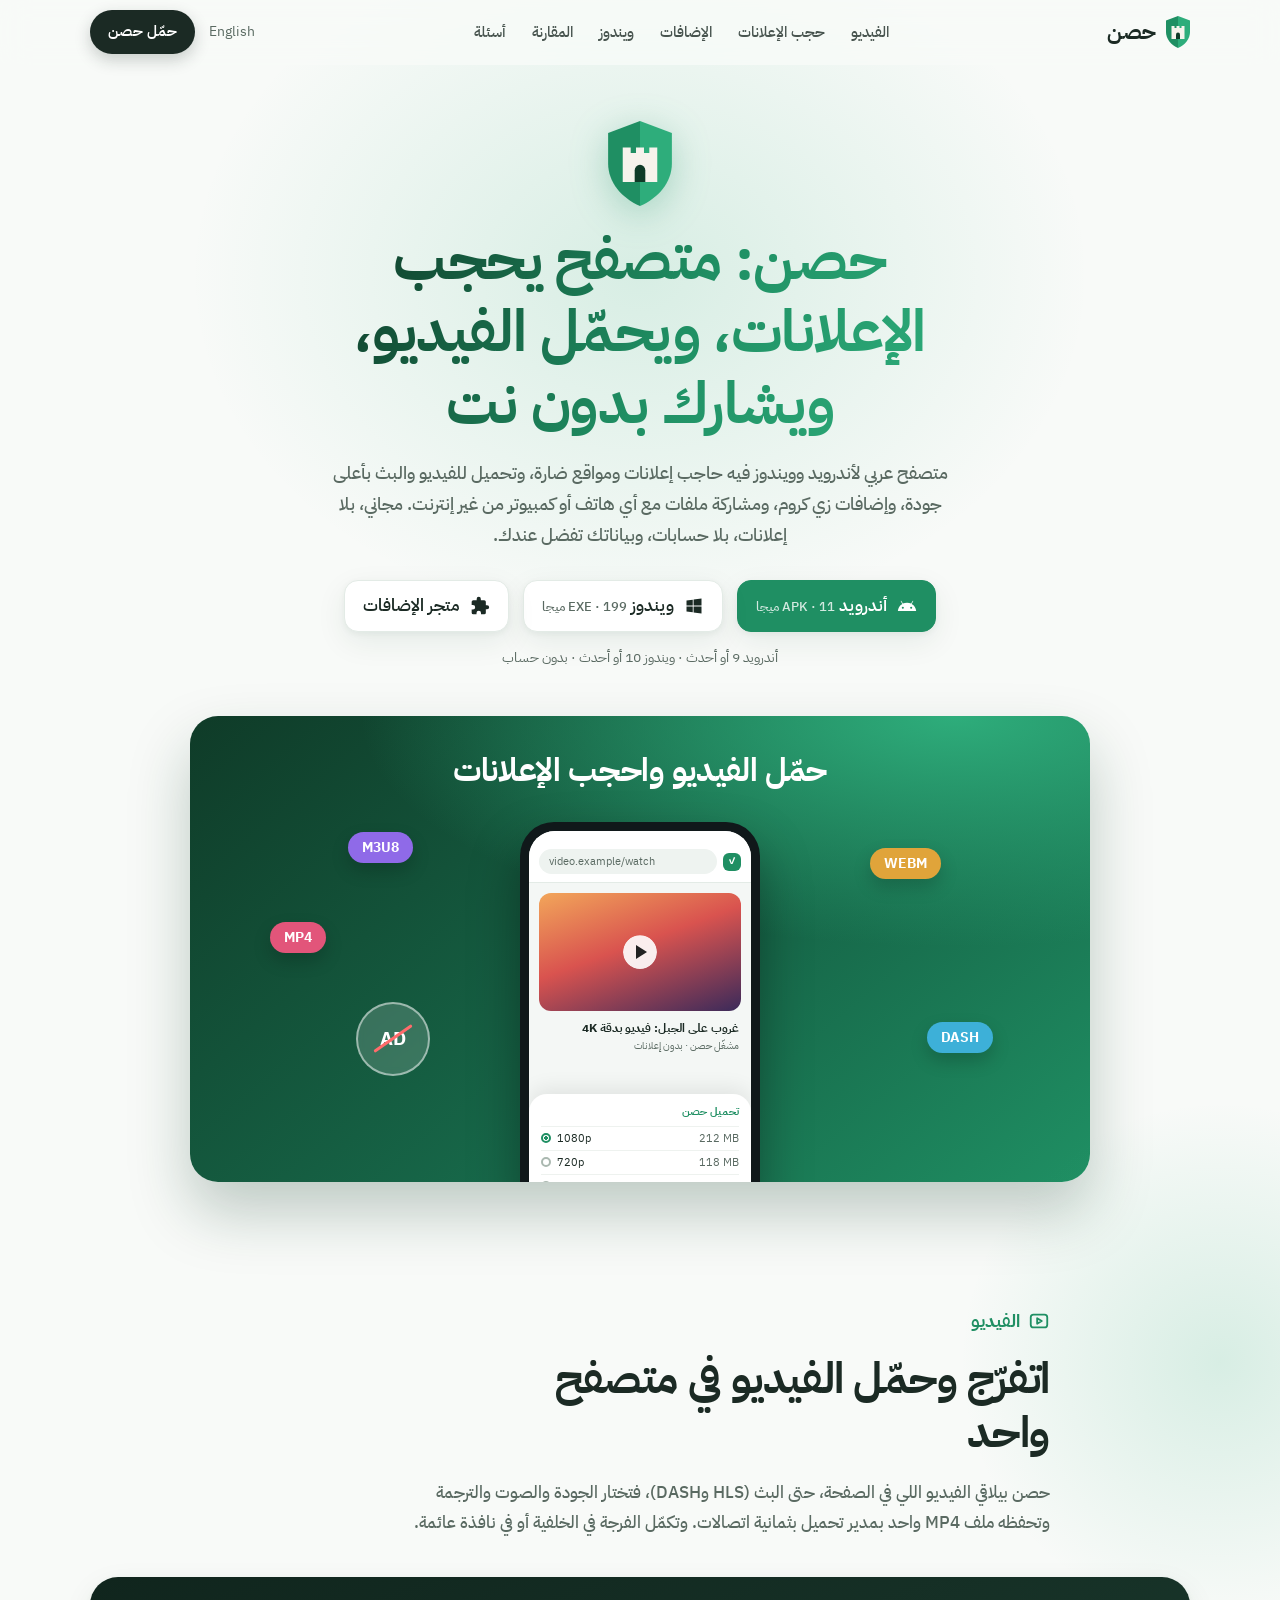
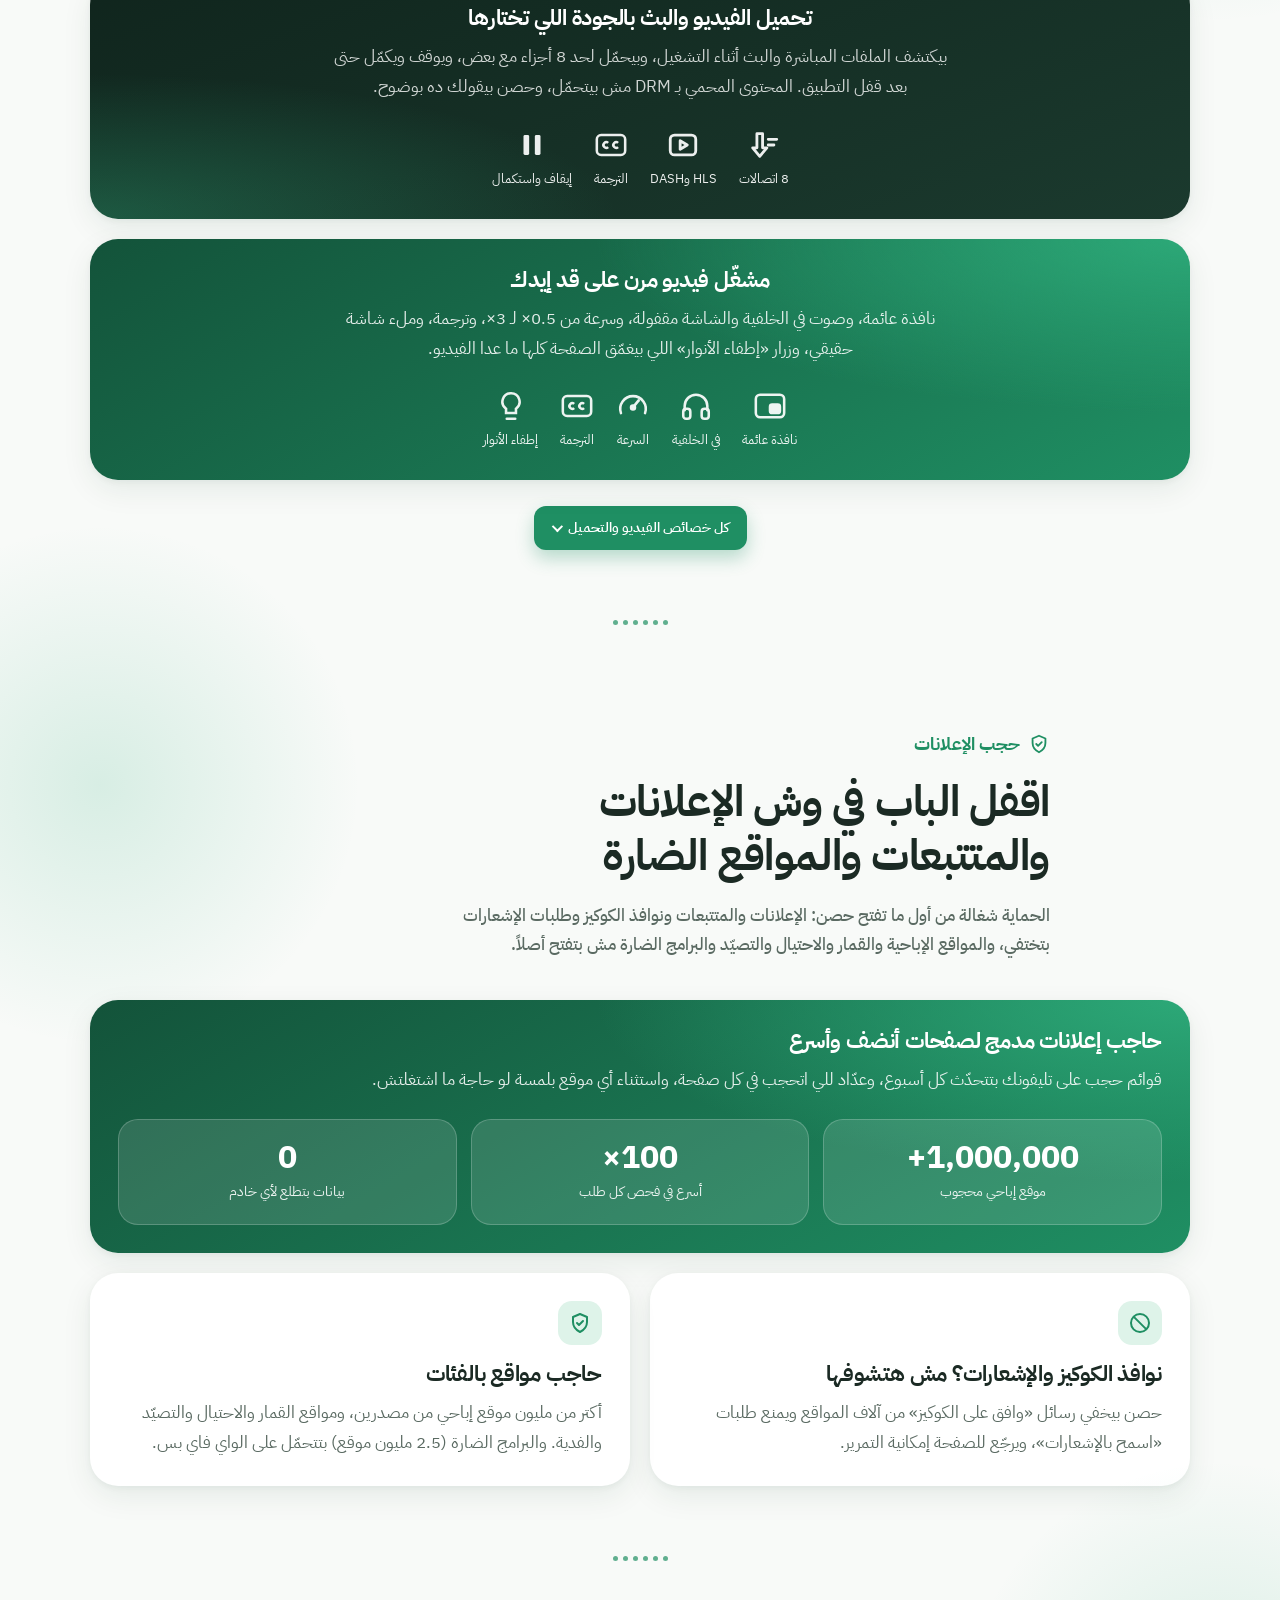
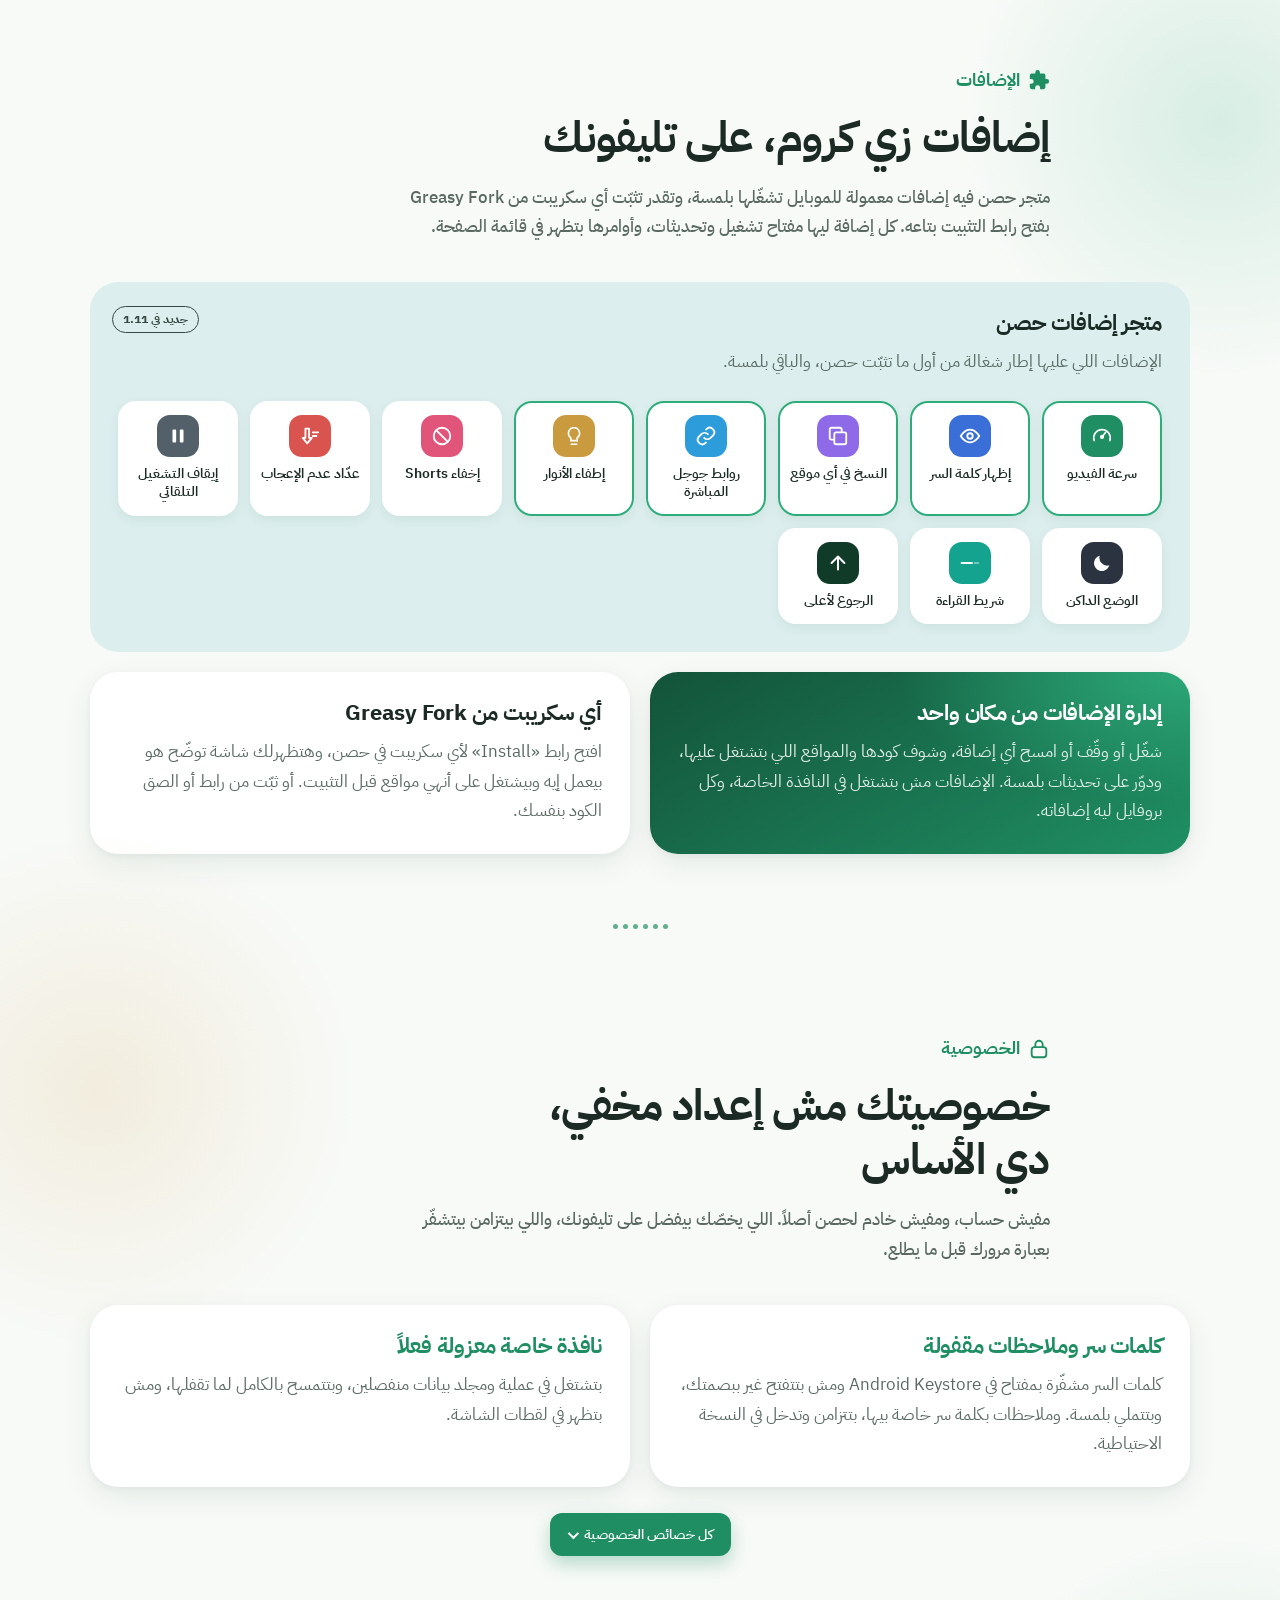
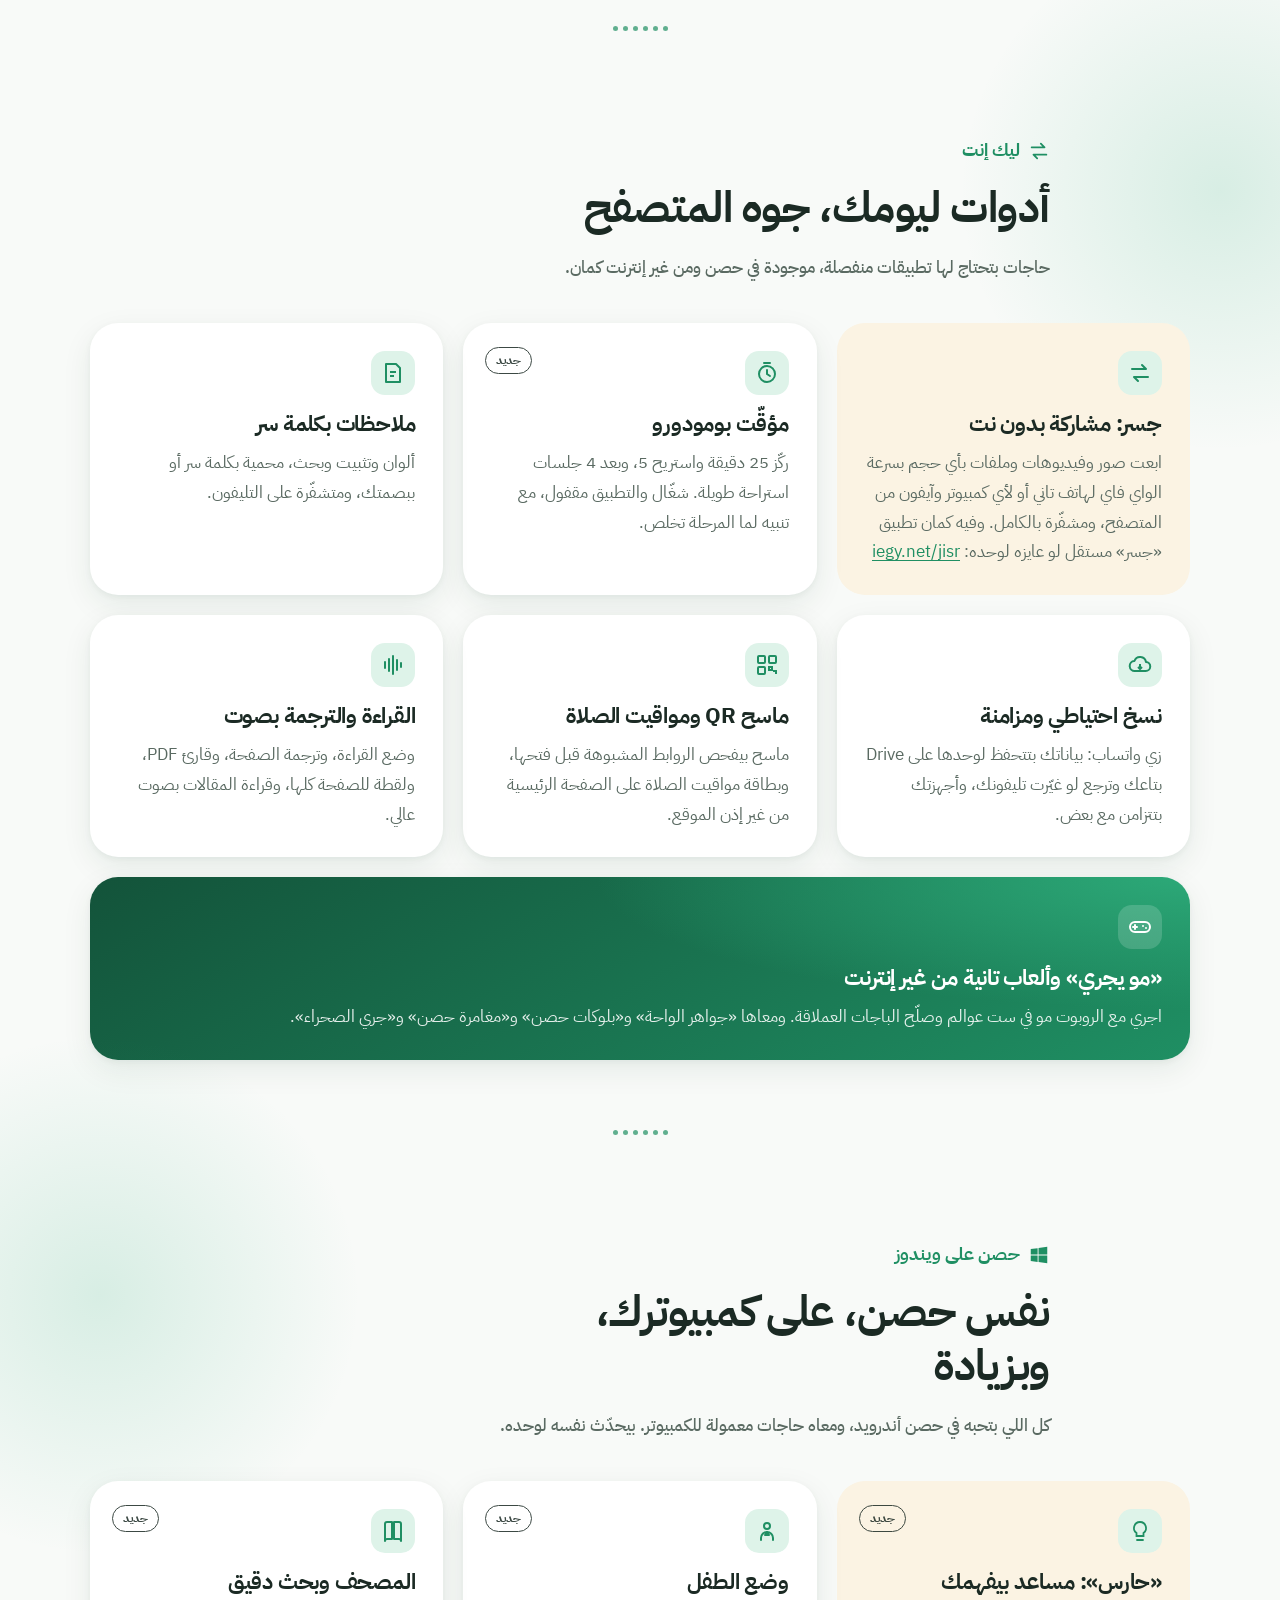
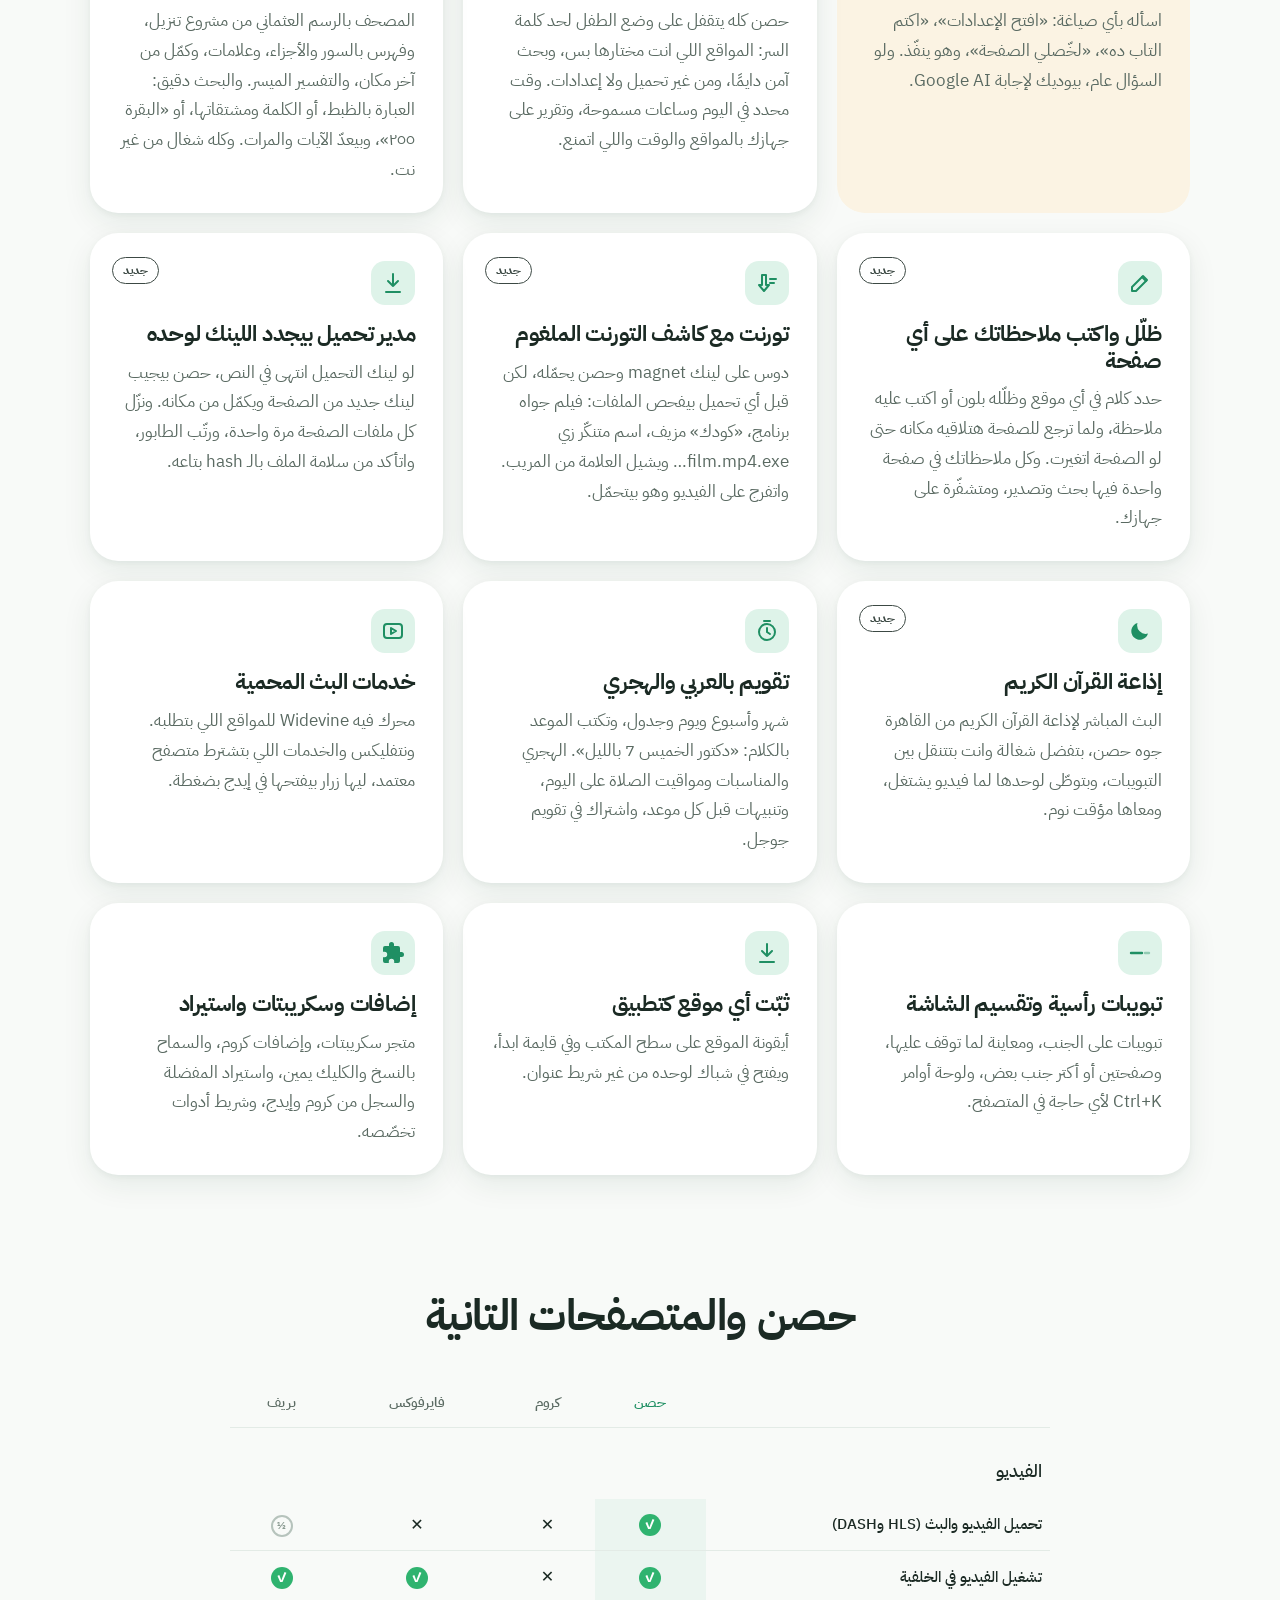
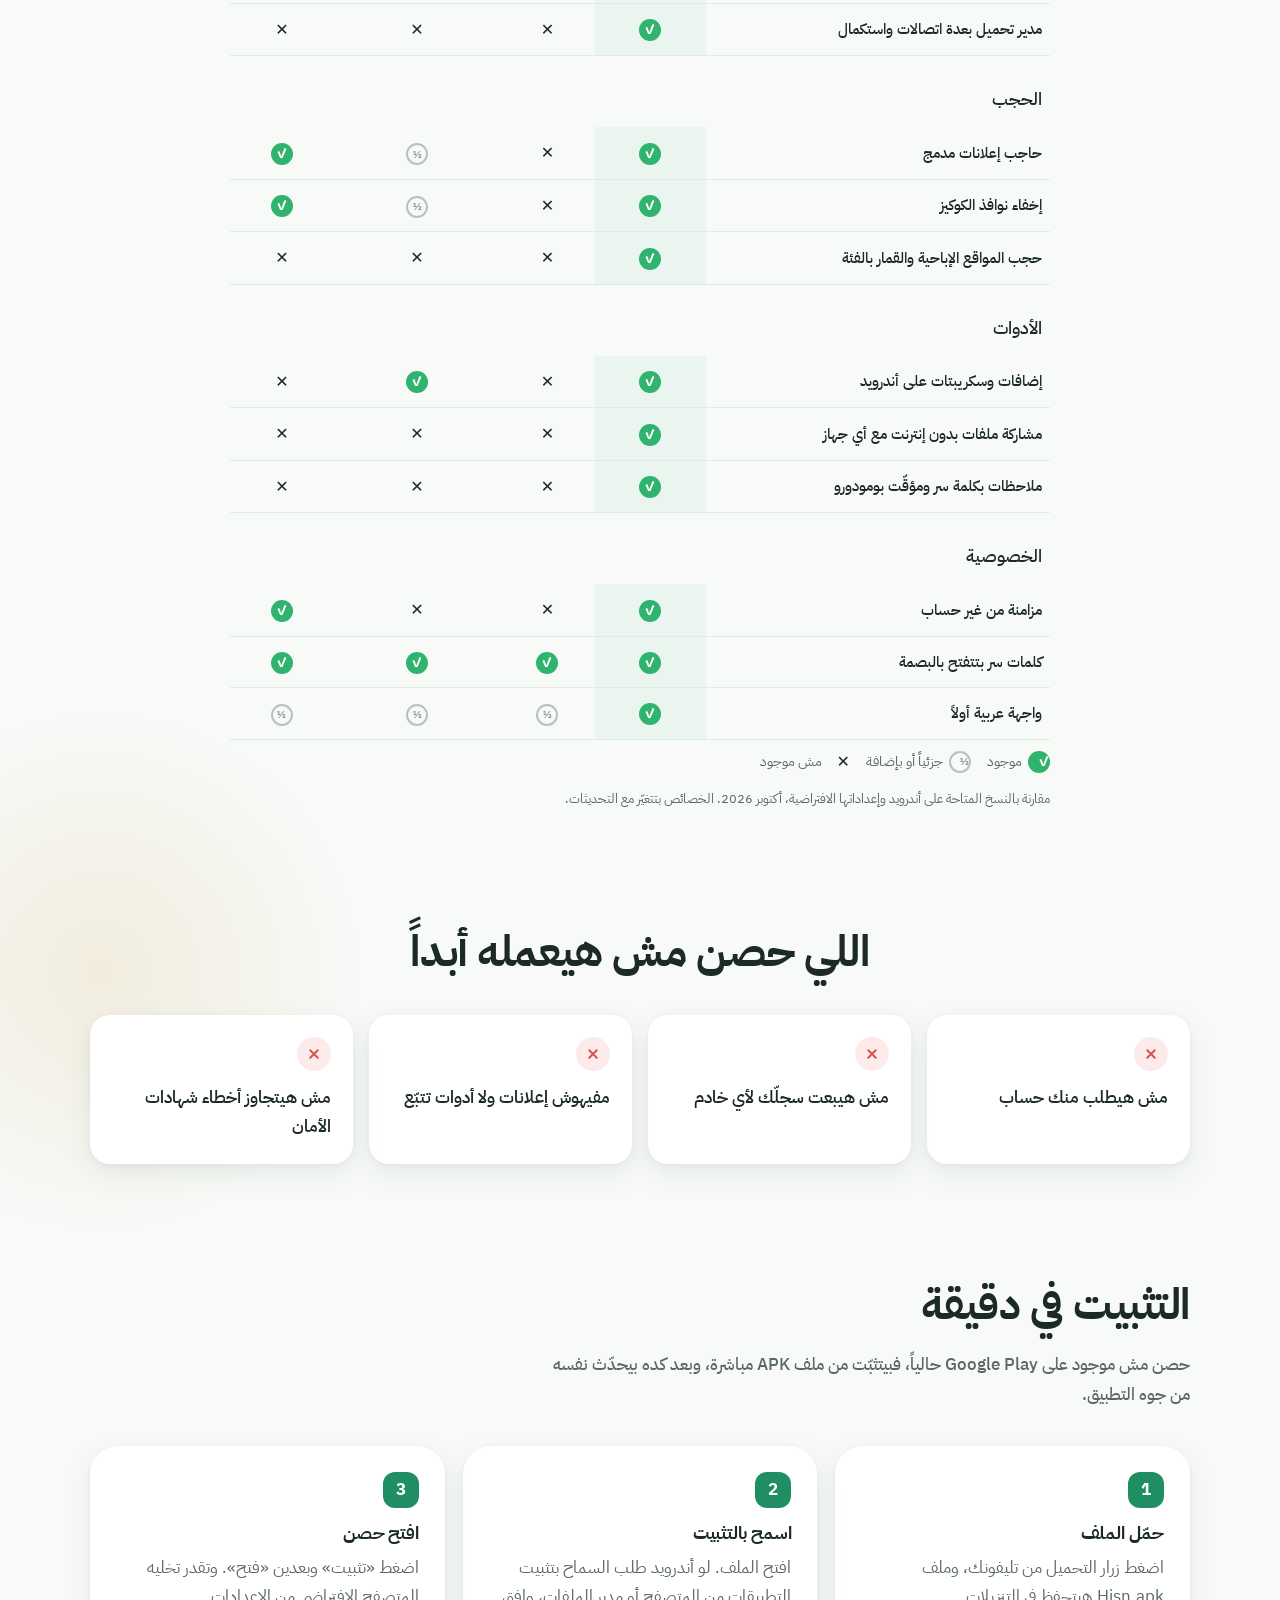
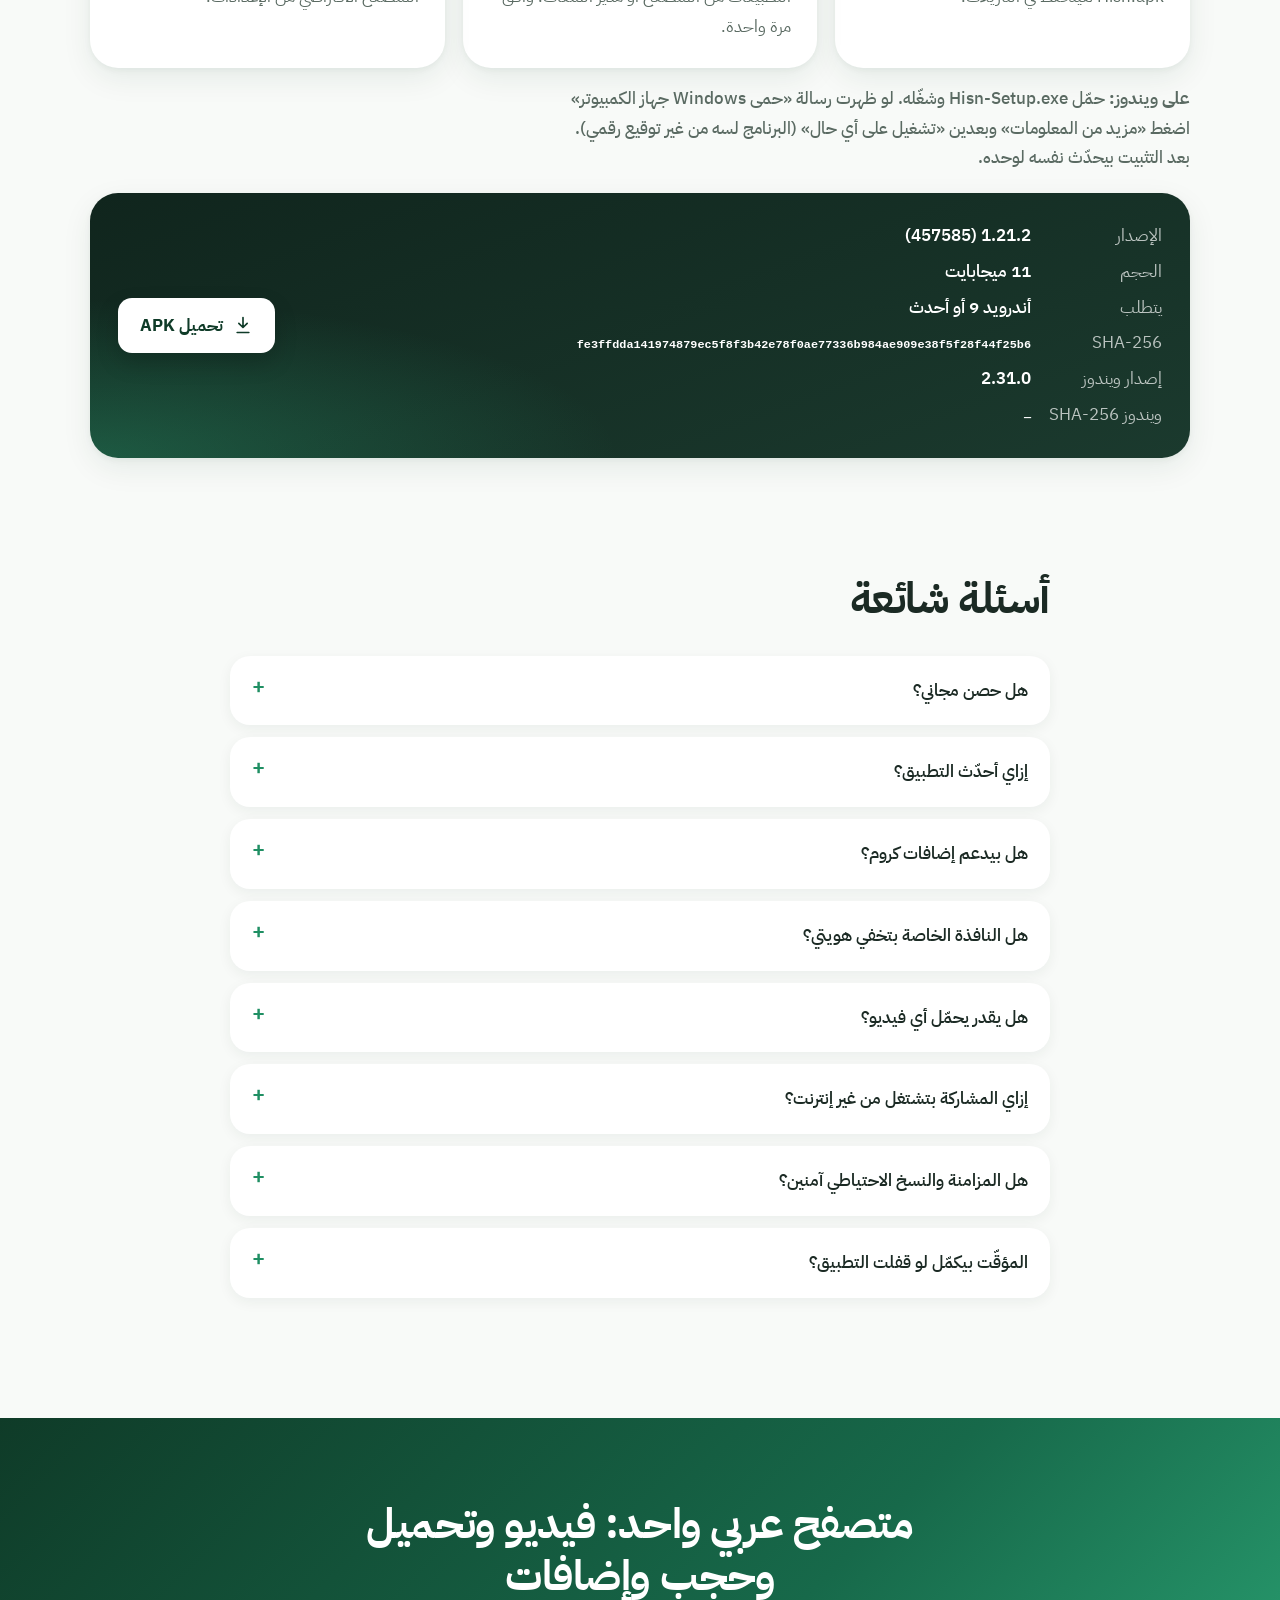
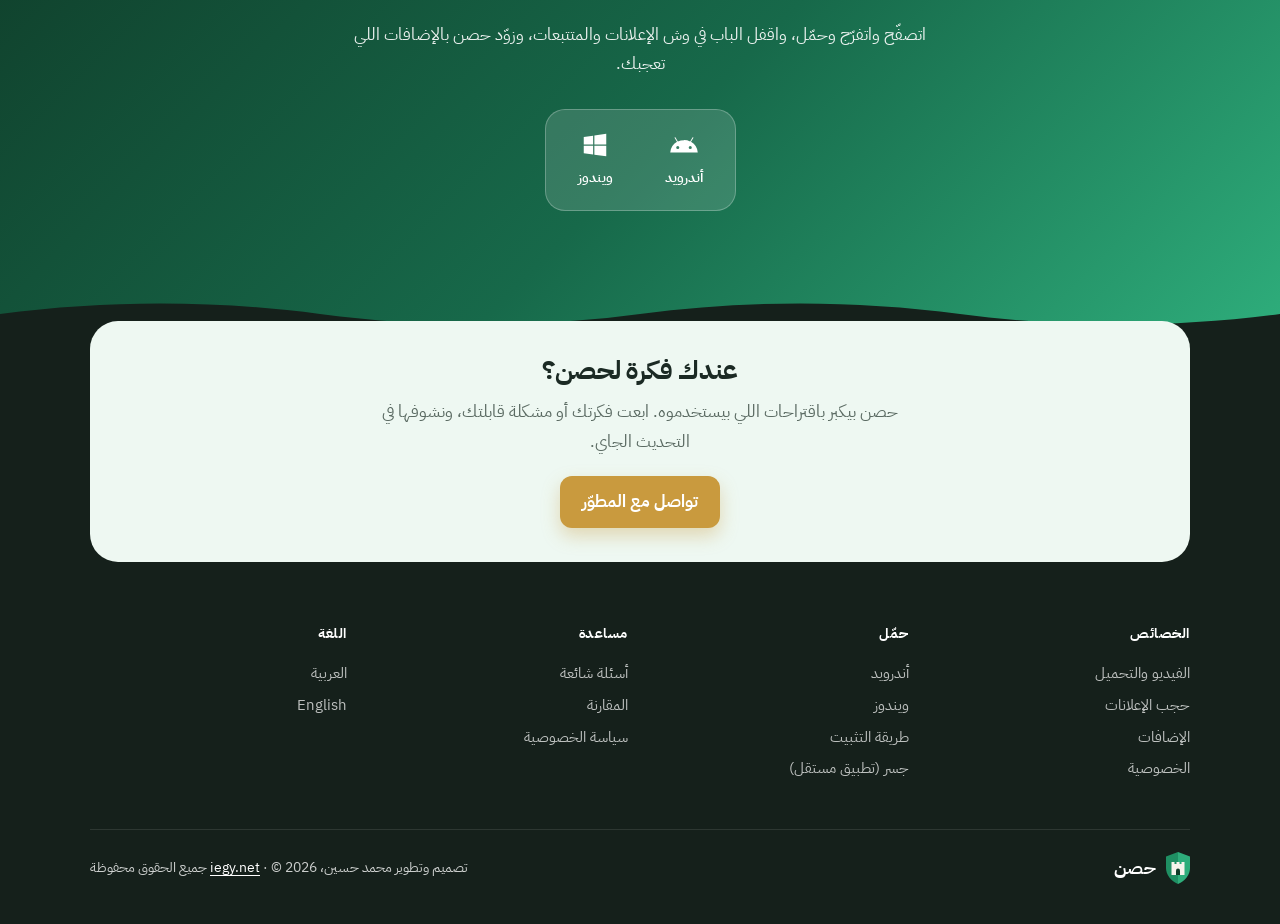
==== commit 9f5e6afb: "Hisn for Windows 2.31.0: kids mode" ====
--- a/index.html
+++ b/index.html
@@ -44,6 +44,7 @@
     <symbol id="i-pause" viewBox="0 0 24 24" fill="currentColor"><rect x="6" y="5" width="4" height="14" rx="1"/><rect x="14" y="5" width="4" height="14" rx="1"/></symbol>
     <symbol id="i-book" viewBox="0 0 24 24" fill="none" stroke="currentColor" stroke-width="2" stroke-linecap="round" stroke-linejoin="round"><path d="M4 5a2 2 0 0 1 2-2h5v17H6a2 2 0 0 0-2 2z"/><path d="M20 5a2 2 0 0 0-2-2h-5v17h5a2 2 0 0 1 2 2z"/></symbol>
     <symbol id="i-pen" viewBox="0 0 24 24" fill="none" stroke="currentColor" stroke-width="2" stroke-linecap="round" stroke-linejoin="round"><path d="M4 20h4L19 9l-4-4L4 16z"/><path d="M14 6l4 4"/></symbol>
+    <symbol id="i-kid" viewBox="0 0 24 24" fill="none" stroke="currentColor" stroke-width="2" stroke-linecap="round" stroke-linejoin="round"><circle cx="12" cy="7" r="3"/><path d="M6 21v-2a6 6 0 0 1 12 0v2"/><path d="M12 13l-2 3h4z"/></symbol>
     <symbol id="i-moon" viewBox="0 0 24 24" fill="currentColor"><path d="M20 14.5A8.5 8.5 0 0 1 9.5 4a8.5 8.5 0 1 0 10.5 10.5z"/></symbol>
     <symbol id="i-bar" viewBox="0 0 24 24" fill="none" stroke="currentColor" stroke-width="2.4" stroke-linecap="round"><path d="M3 12h11"/><path d="M17 12h4" opacity=".4"/></symbol>
     <symbol id="i-up" viewBox="0 0 24 24" fill="none" stroke="currentColor" stroke-width="2.2" stroke-linecap="round" stroke-linejoin="round"><path d="M12 19V5M5 12l7-7 7 7"/></symbol>
@@ -302,6 +303,7 @@
     <div class="wrap">
       <div class="cards g3">
         <article class="card cream rv"><div class="ico"><svg><use href="#i-bulb"/></svg></div><span class="tag">جديد</span><h3>«حارس»: مساعد بيفهمك</h3><p>اسأله بأي صياغة: «افتح الإعدادات»، «اكتم التاب ده»، «لخّصلي الصفحة»، وهو ينفّذ. ولو السؤال عام، بيوديك لإجابة Google AI.</p></article>
+        <article class="card rv"><div class="ico"><svg><use href="#i-kid"/></svg></div><span class="tag">جديد</span><h3>وضع الطفل</h3><p>حصن كله يتقفل على وضع الطفل لحد كلمة السر: المواقع اللي انت مختارها بس، وبحث آمن دايمًا، ومن غير تحميل ولا إعدادات. وقت محدد في اليوم وساعات مسموحة، وتقرير على جهازك بالمواقع والوقت واللي اتمنع.</p></article>
         <article class="card rv"><div class="ico"><svg><use href="#i-book"/></svg></div><span class="tag">جديد</span><h3>المصحف وبحث دقيق</h3><p>المصحف بالرسم العثماني من مشروع تنزيل، وفهرس بالسور والأجزاء، وعلامات، وكمّل من آخر مكان، والتفسير الميسر. والبحث دقيق: العبارة بالظبط، أو الكلمة ومشتقاتها، أو «البقرة ٢٥٥»، وبيعدّ الآيات والمرات. وكله شغال من غير نت.</p></article>
         <article class="card rv"><div class="ico"><svg><use href="#i-pen"/></svg></div><span class="tag">جديد</span><h3>ظلّل واكتب ملاحظاتك على أي صفحة</h3><p>حدد كلام في أي موقع وظلّله بلون أو اكتب عليه ملاحظة، ولما ترجع للصفحة هتلاقيه مكانه حتى لو الصفحة اتغيرت. وكل ملاحظاتك في صفحة واحدة فيها بحث وتصدير، ومتشفّرة على جهازك.</p></article>
         <article class="card rv"><div class="ico"><svg><use href="#i-down"/></svg></div><span class="tag">جديد</span><h3>تورنت مع كاشف التورنت الملغوم</h3><p>دوس على لينك magnet وحصن يحمّله، لكن قبل أي تحميل بيفحص الملفات: فيلم جواه برنامج، «كودك» مزيف، اسم متنكّر زي film.mp4.exe… ويشيل العلامة من المريب. واتفرج على الفيديو وهو بيتحمّل.</p></article>
@@ -378,7 +380,7 @@
           <dt>الحجم</dt><dd><span data-hisn="size">11</span> ميجابايت</dd>
           <dt>يتطلب</dt><dd>أندرويد 9 أو أحدث</dd>
           <dt>SHA-256</dt><dd><code data-hisn="sha">fe3ffdda141974879ec5f8f3b42e78f0ae77336b984ae909e38f5f28f44f25b6</code></dd>
-          <dt>إصدار ويندوز</dt><dd data-hisn="win-version">2.30.0</dd>
+          <dt>إصدار ويندوز</dt><dd data-hisn="win-version">2.31.0</dd>
           <dt>ويندوز SHA-256</dt><dd><code data-hisn="win-sha">—</code></dd>
         </dl>
         <a class="btn" href="download/Hisn.apk"><svg><use href="#i-dl"/></svg>تحميل APK</a>
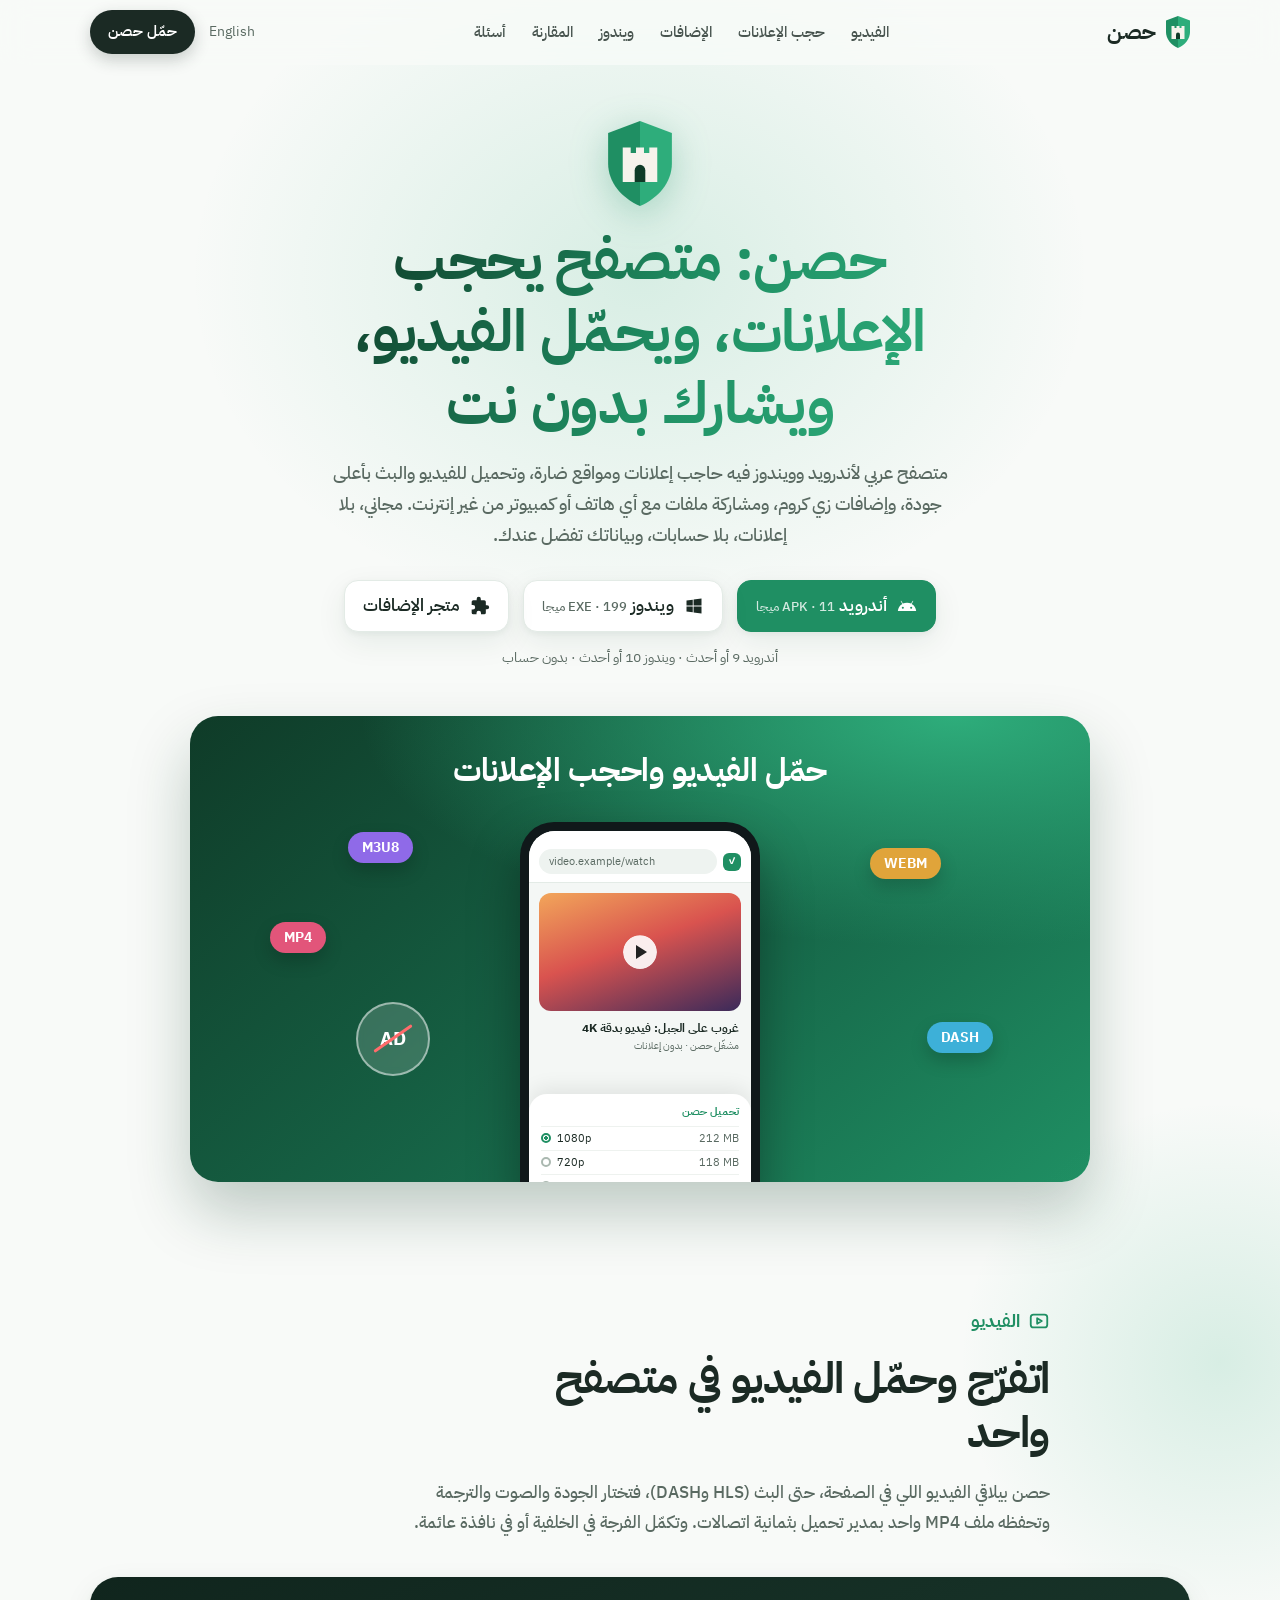
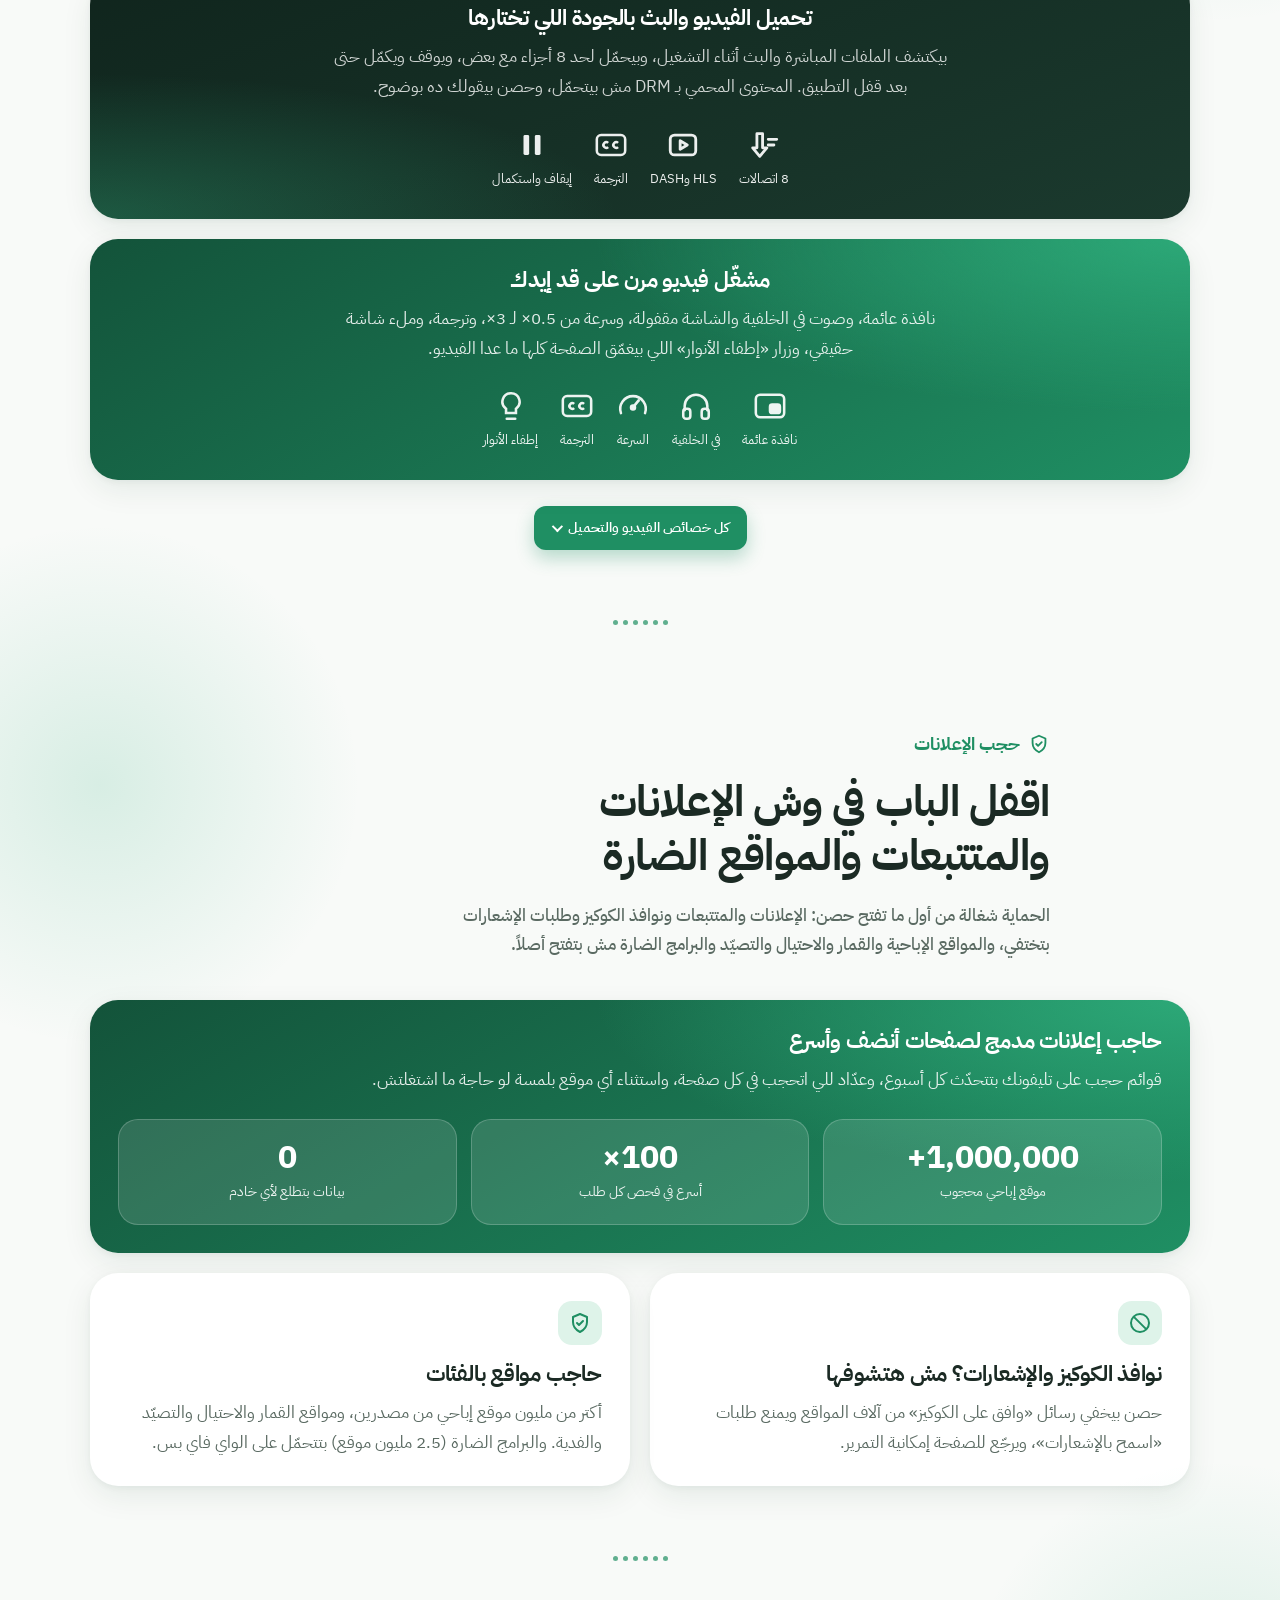
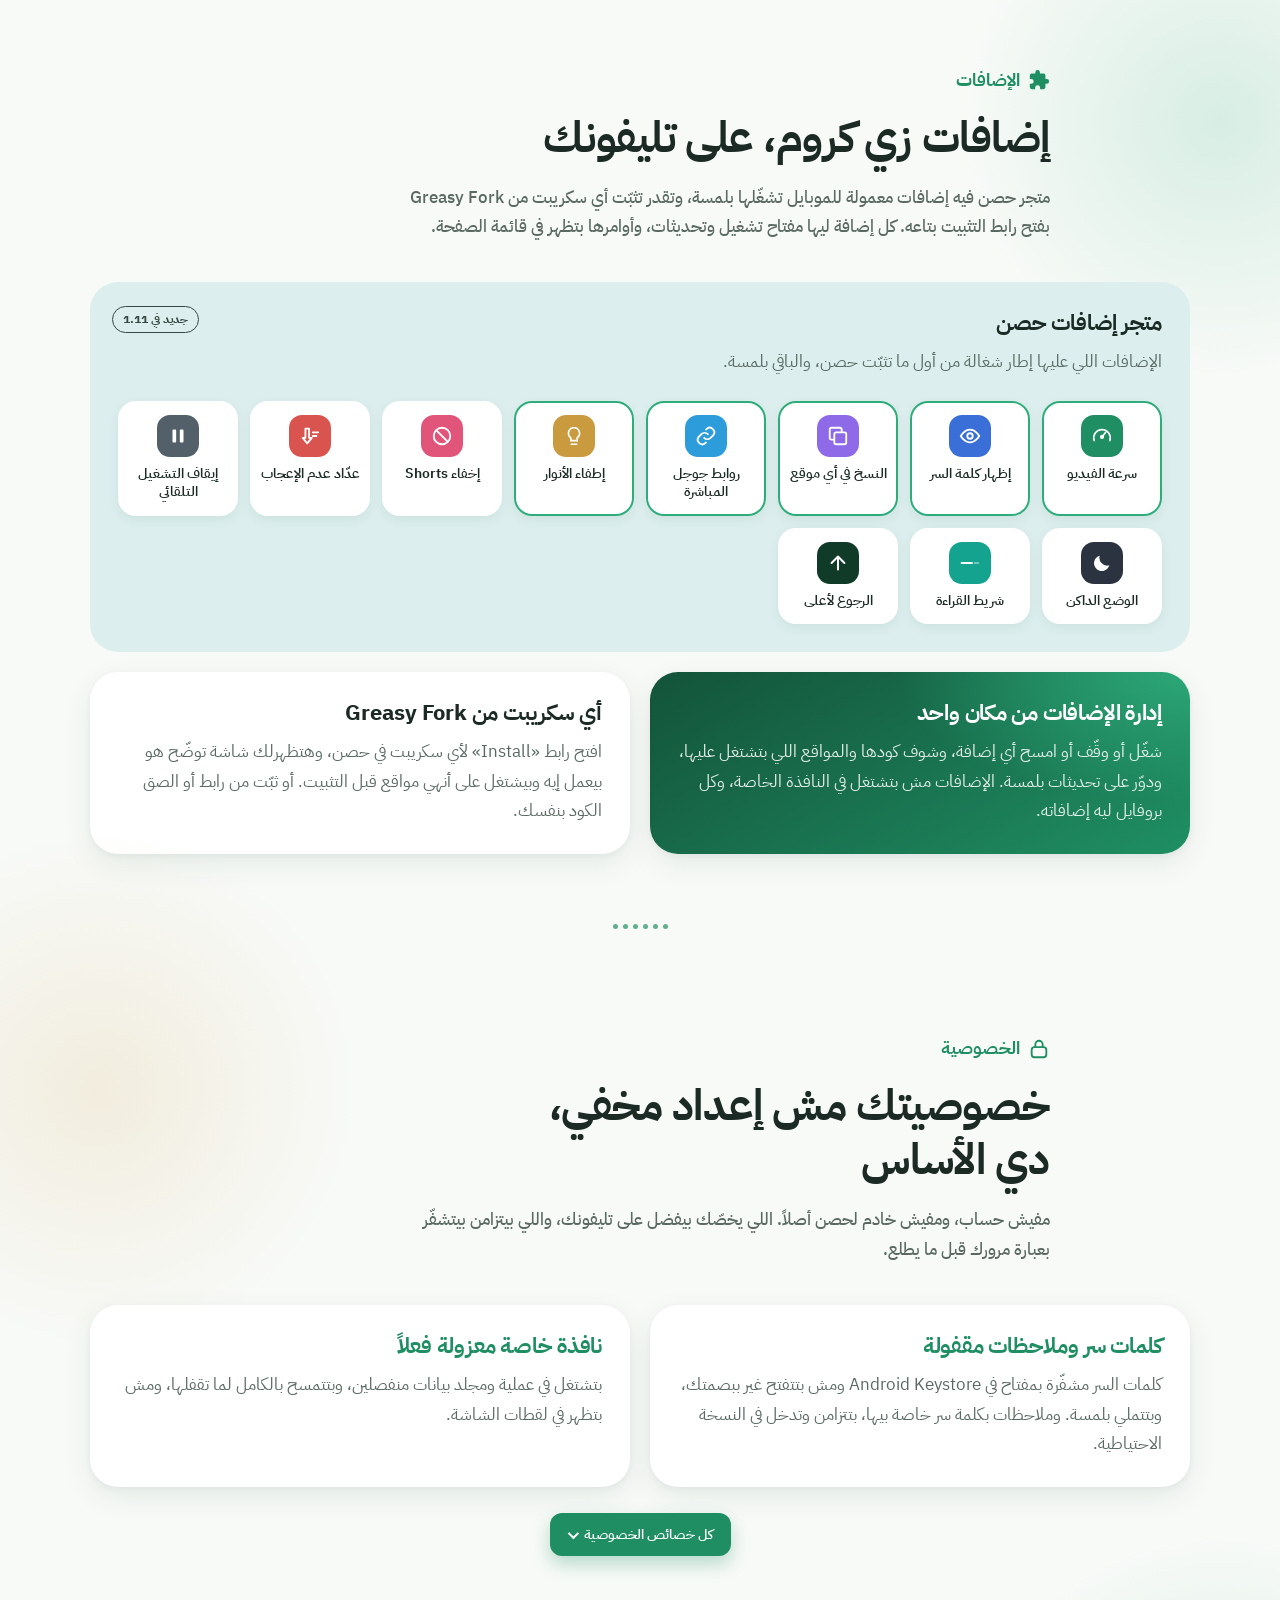
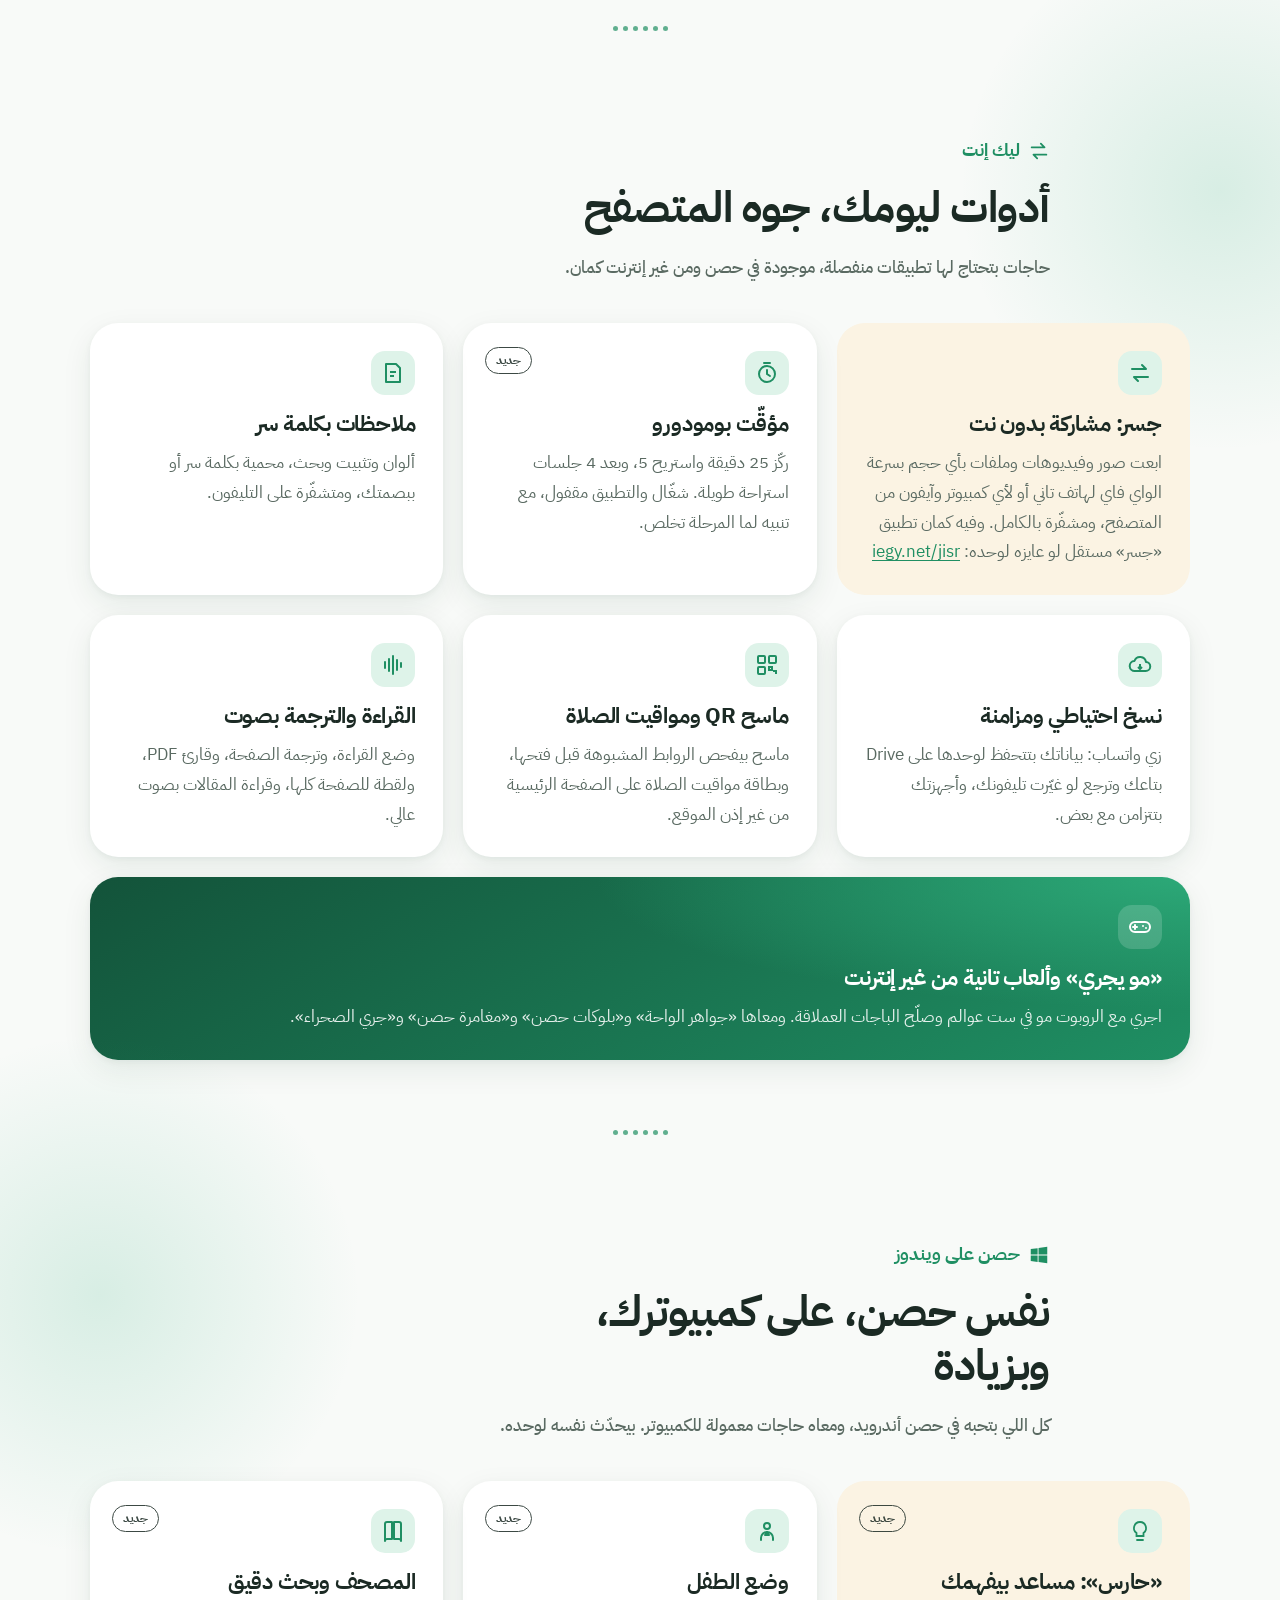
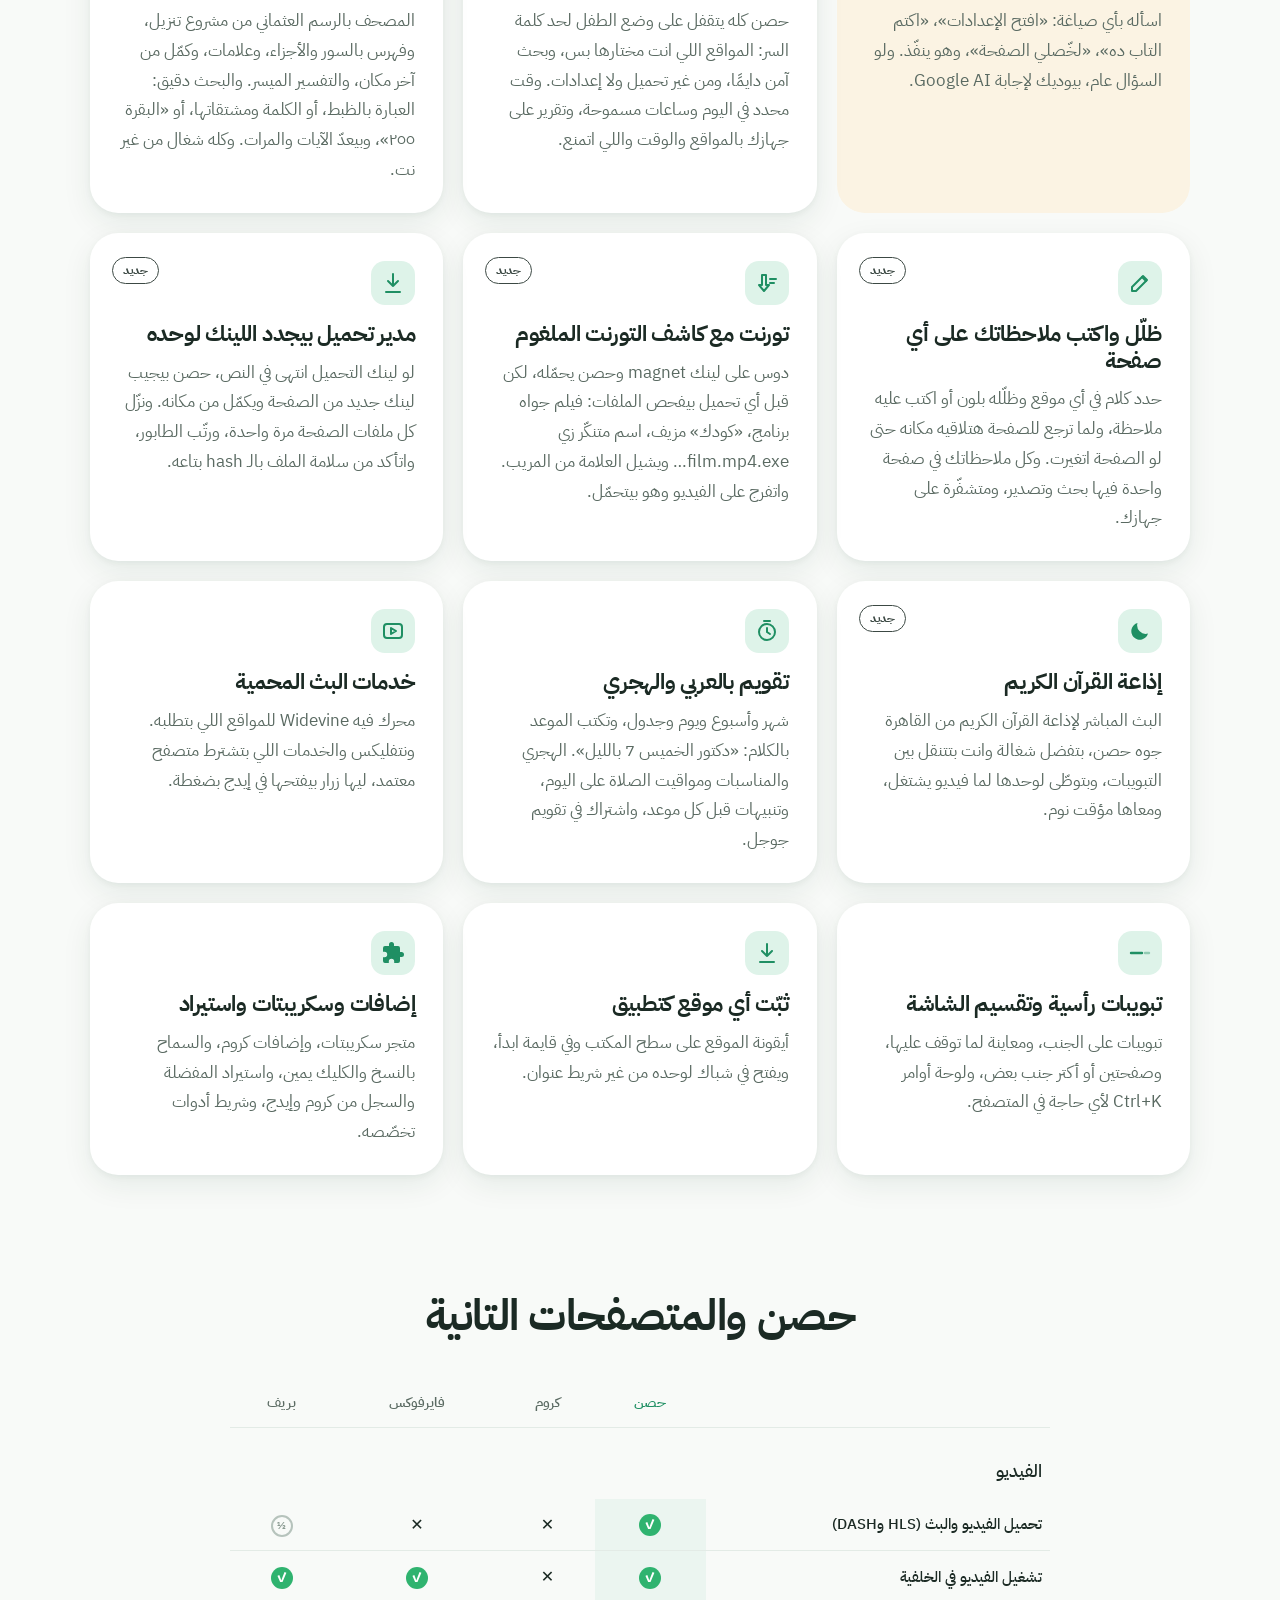
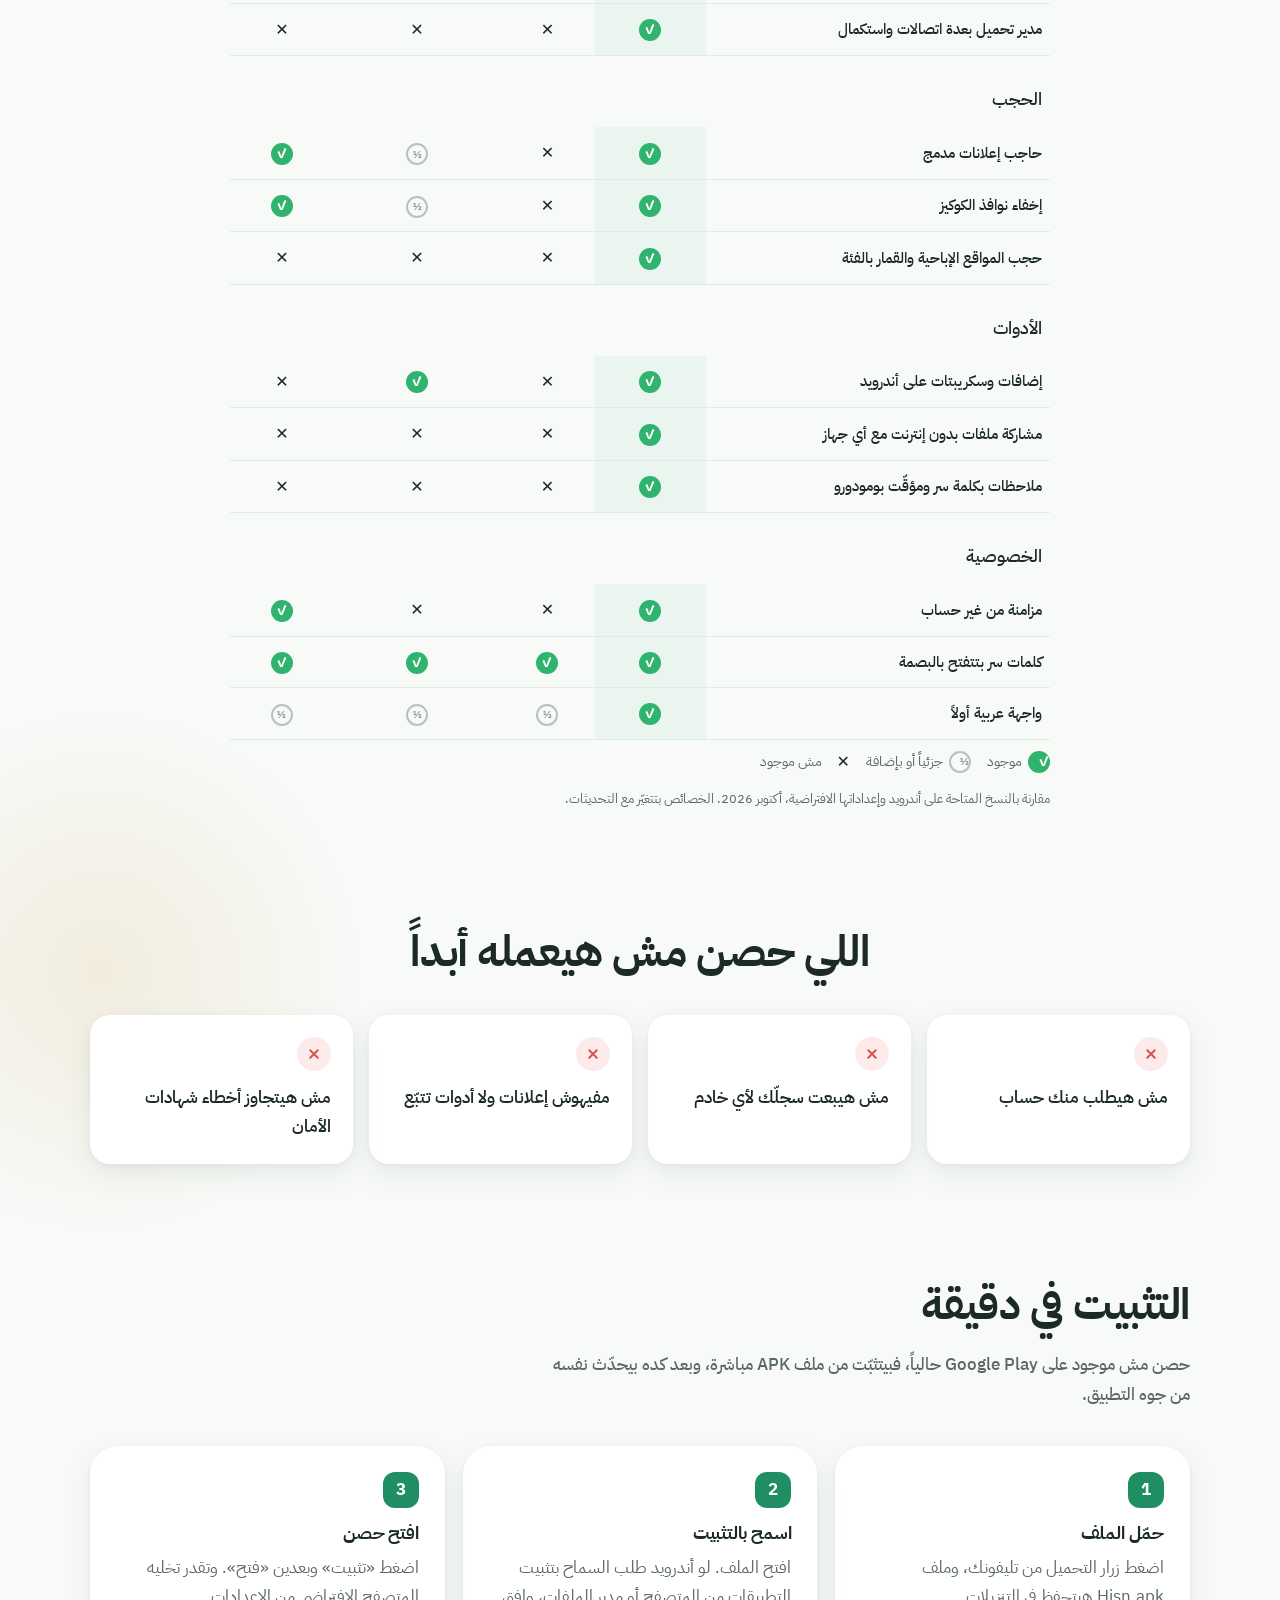
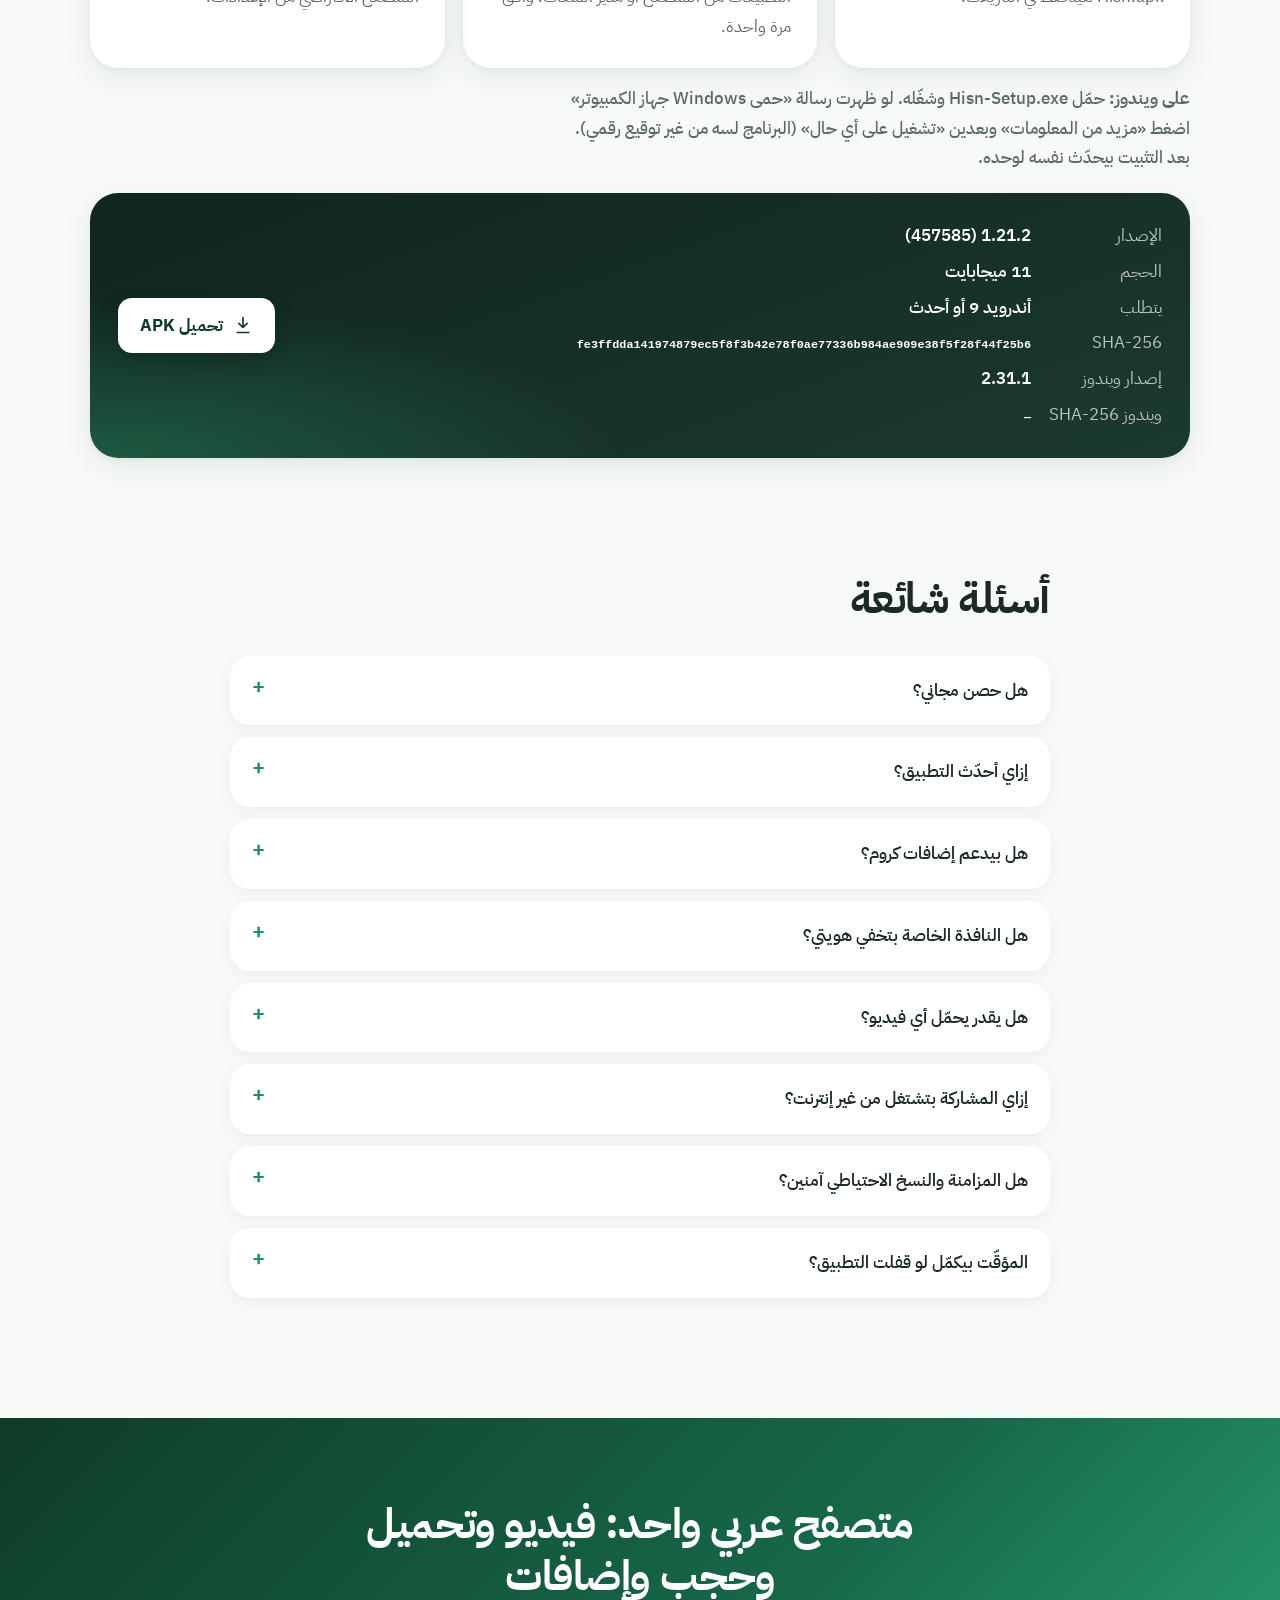
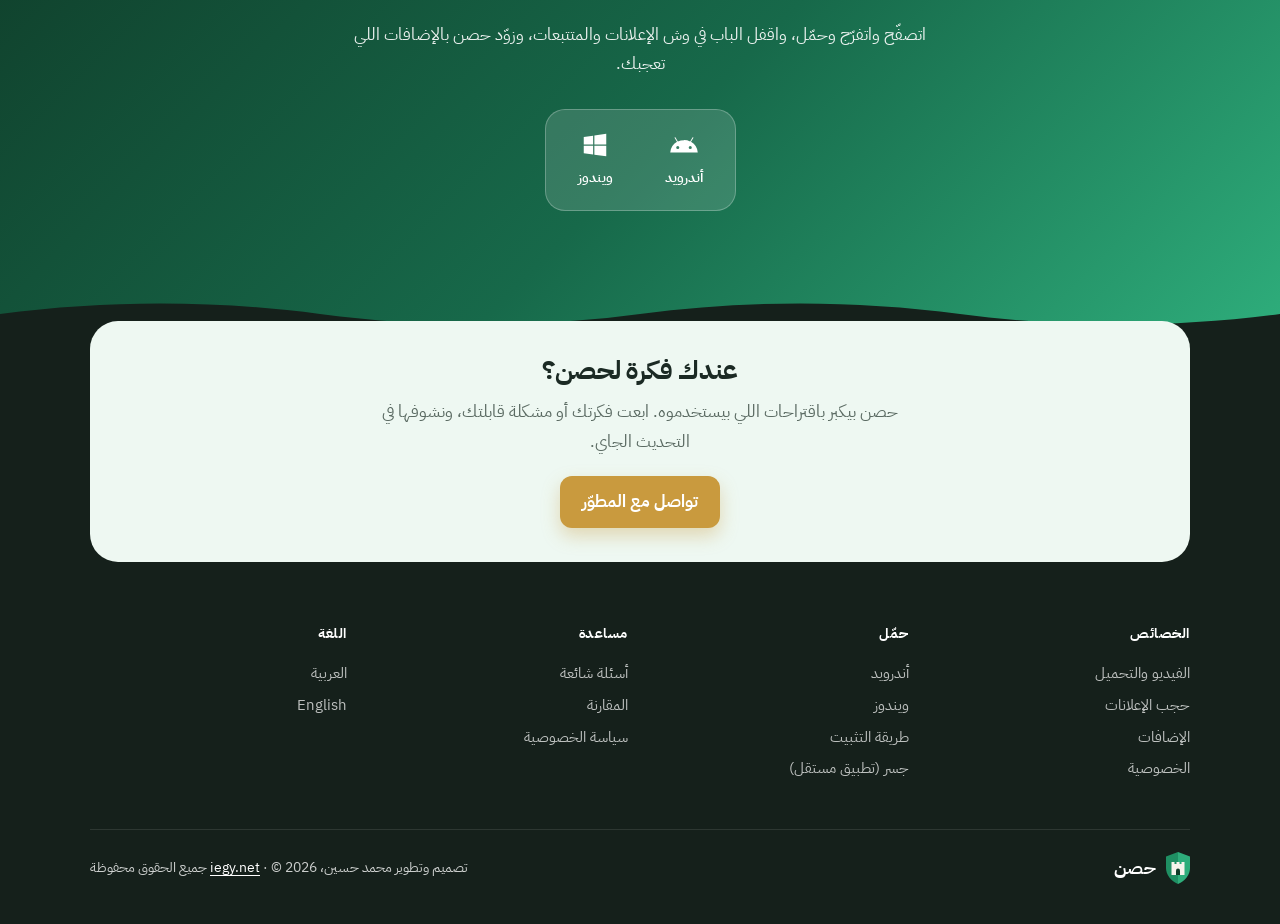
==== commit 9e7156a4: "Hisn for Windows 2.31.1 Claude-Session: https://claude.ai/code/session_0198sD9uEfTvs5umNZhbRNnL" ====
--- a/index.html
+++ b/index.html
@@ -380,7 +380,7 @@
           <dt>الحجم</dt><dd><span data-hisn="size">11</span> ميجابايت</dd>
           <dt>يتطلب</dt><dd>أندرويد 9 أو أحدث</dd>
           <dt>SHA-256</dt><dd><code data-hisn="sha">fe3ffdda141974879ec5f8f3b42e78f0ae77336b984ae909e38f5f28f44f25b6</code></dd>
-          <dt>إصدار ويندوز</dt><dd data-hisn="win-version">2.31.0</dd>
+          <dt>إصدار ويندوز</dt><dd data-hisn="win-version">2.31.1</dd>
           <dt>ويندوز SHA-256</dt><dd><code data-hisn="win-sha">—</code></dd>
         </dl>
         <a class="btn" href="download/Hisn.apk"><svg><use href="#i-dl"/></svg>تحميل APK</a>
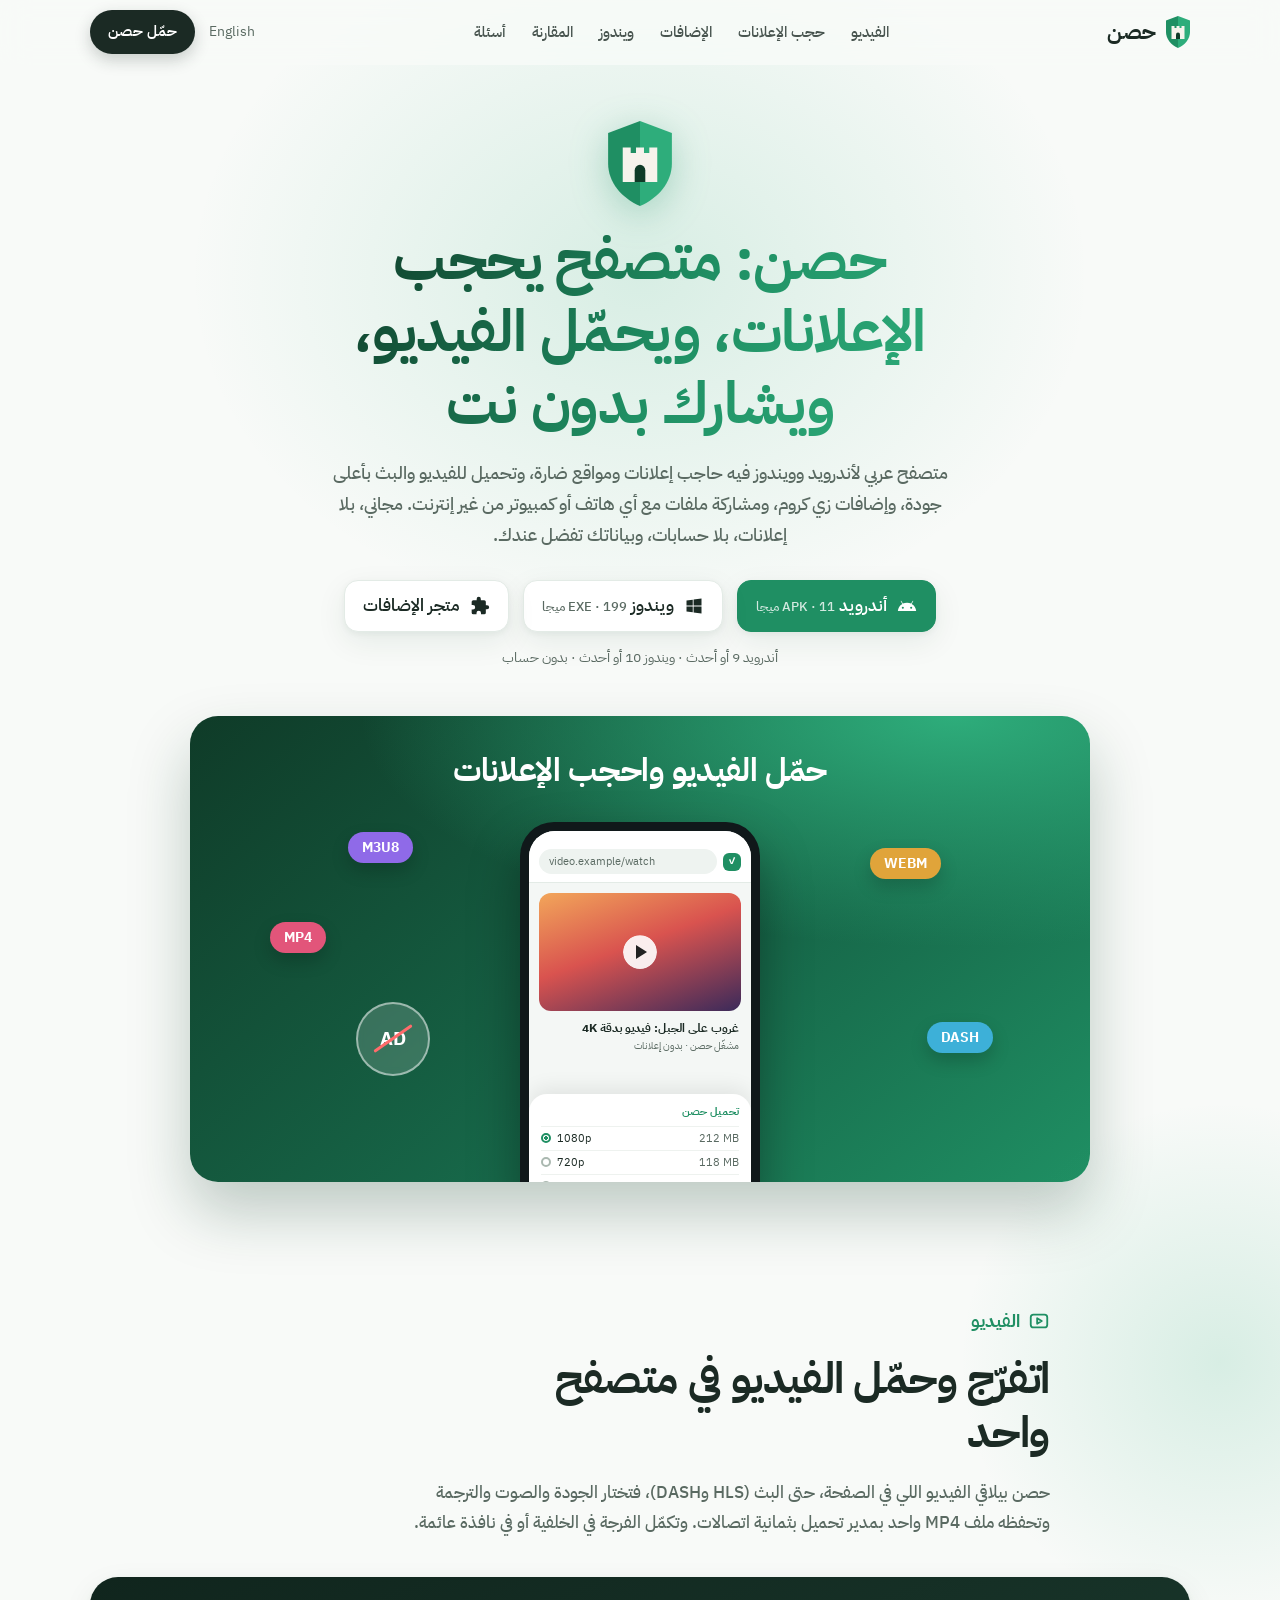
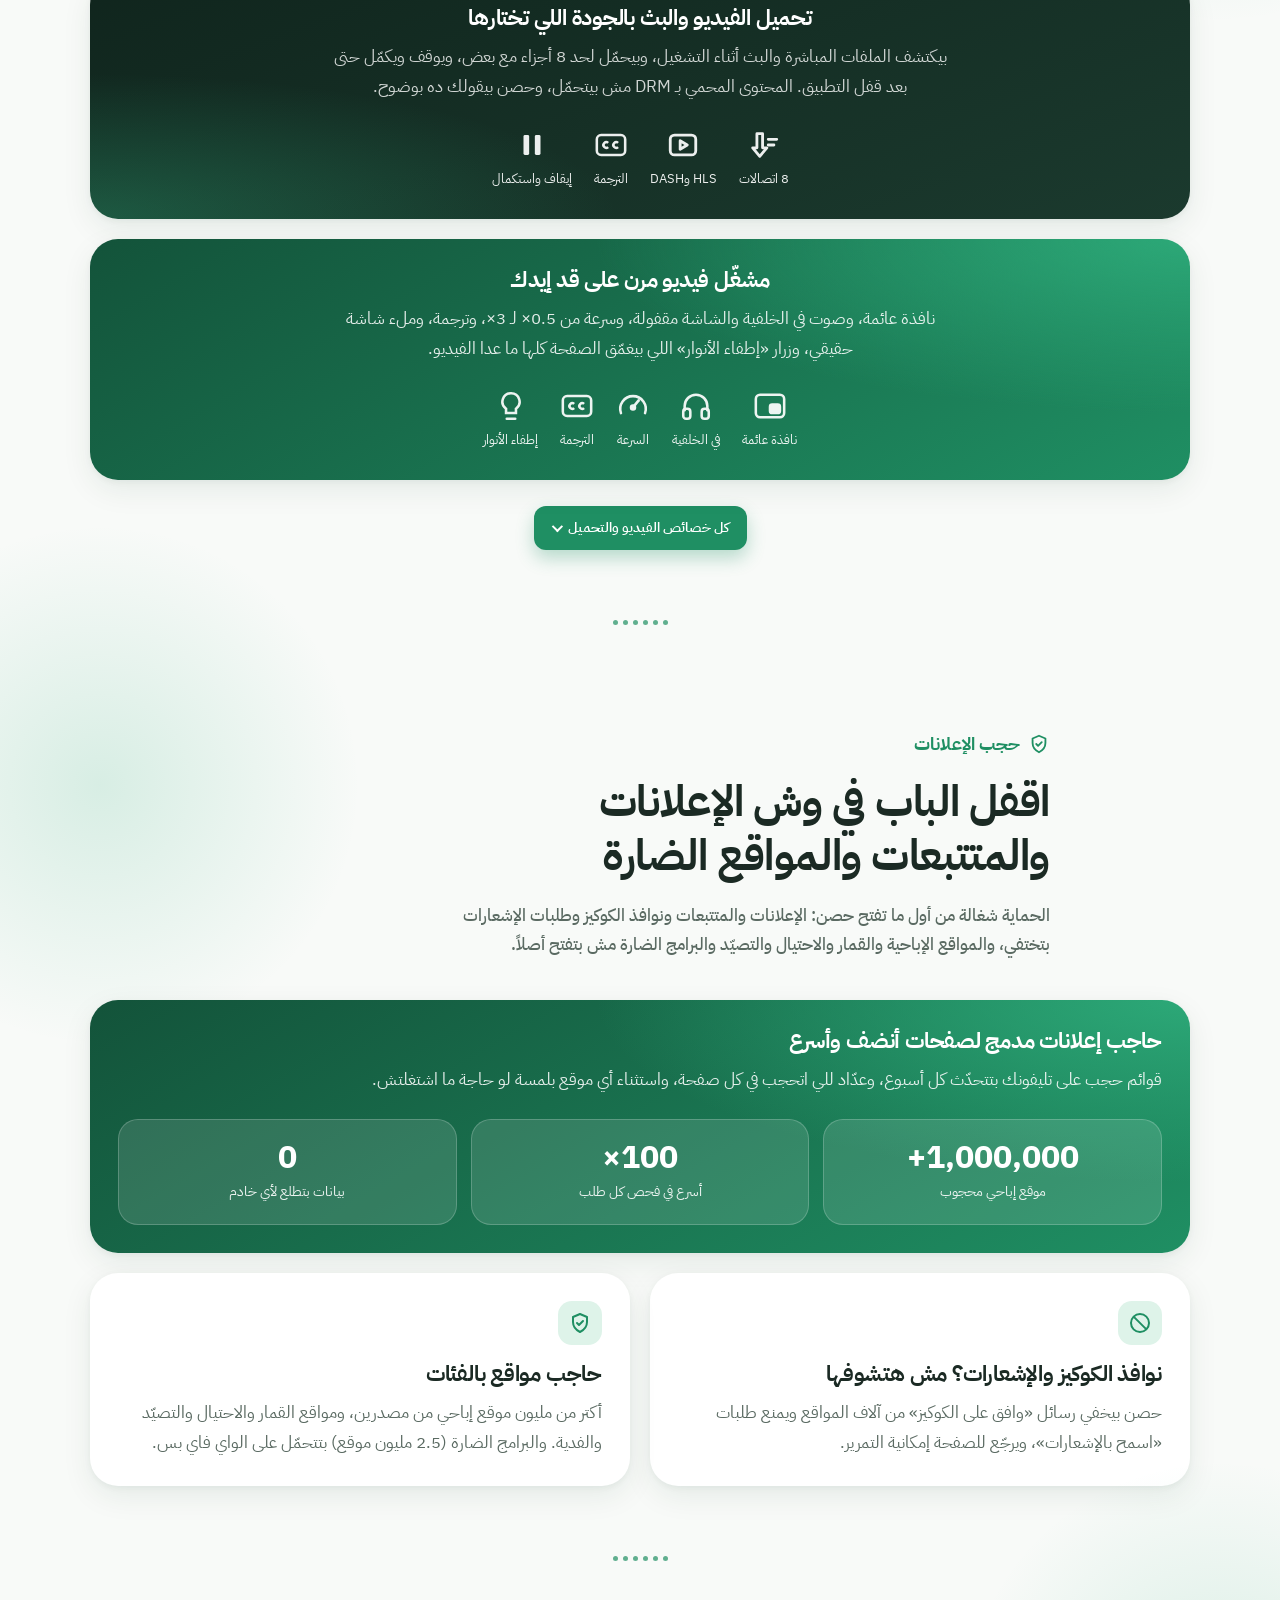
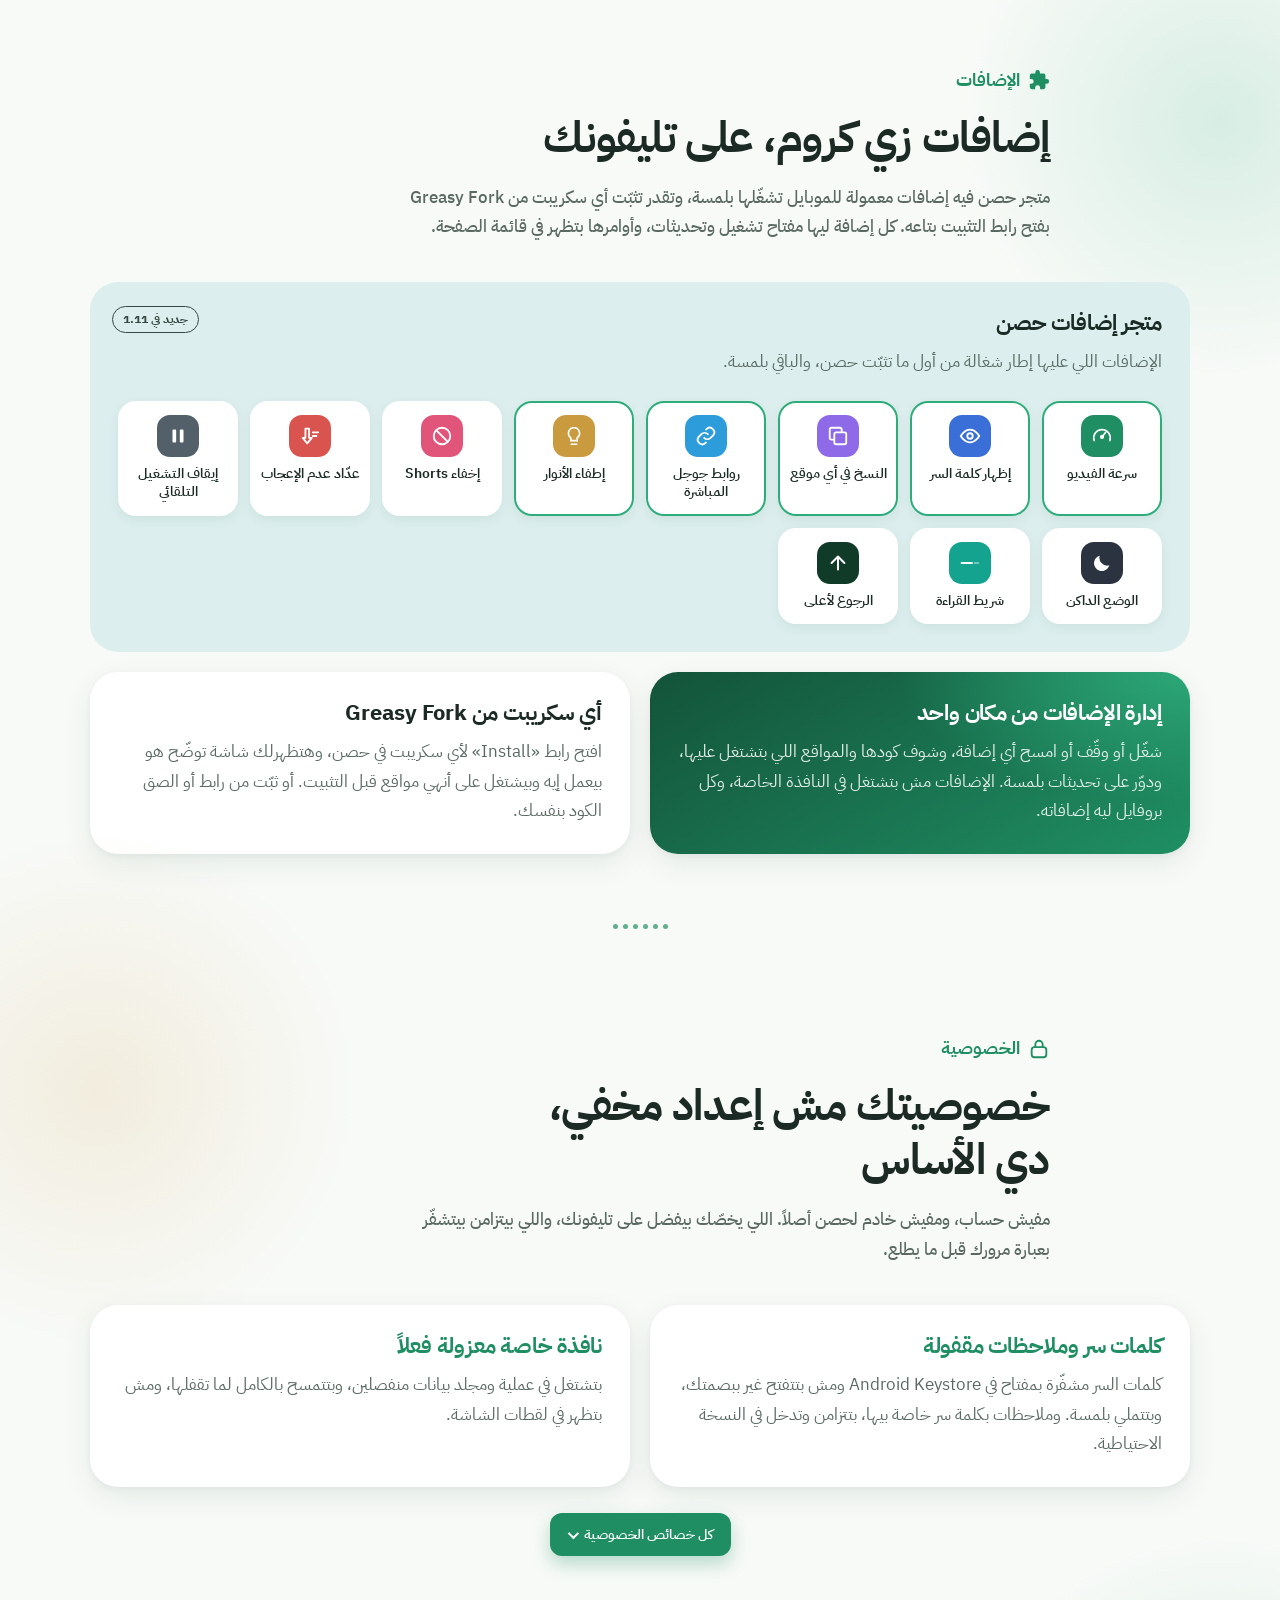
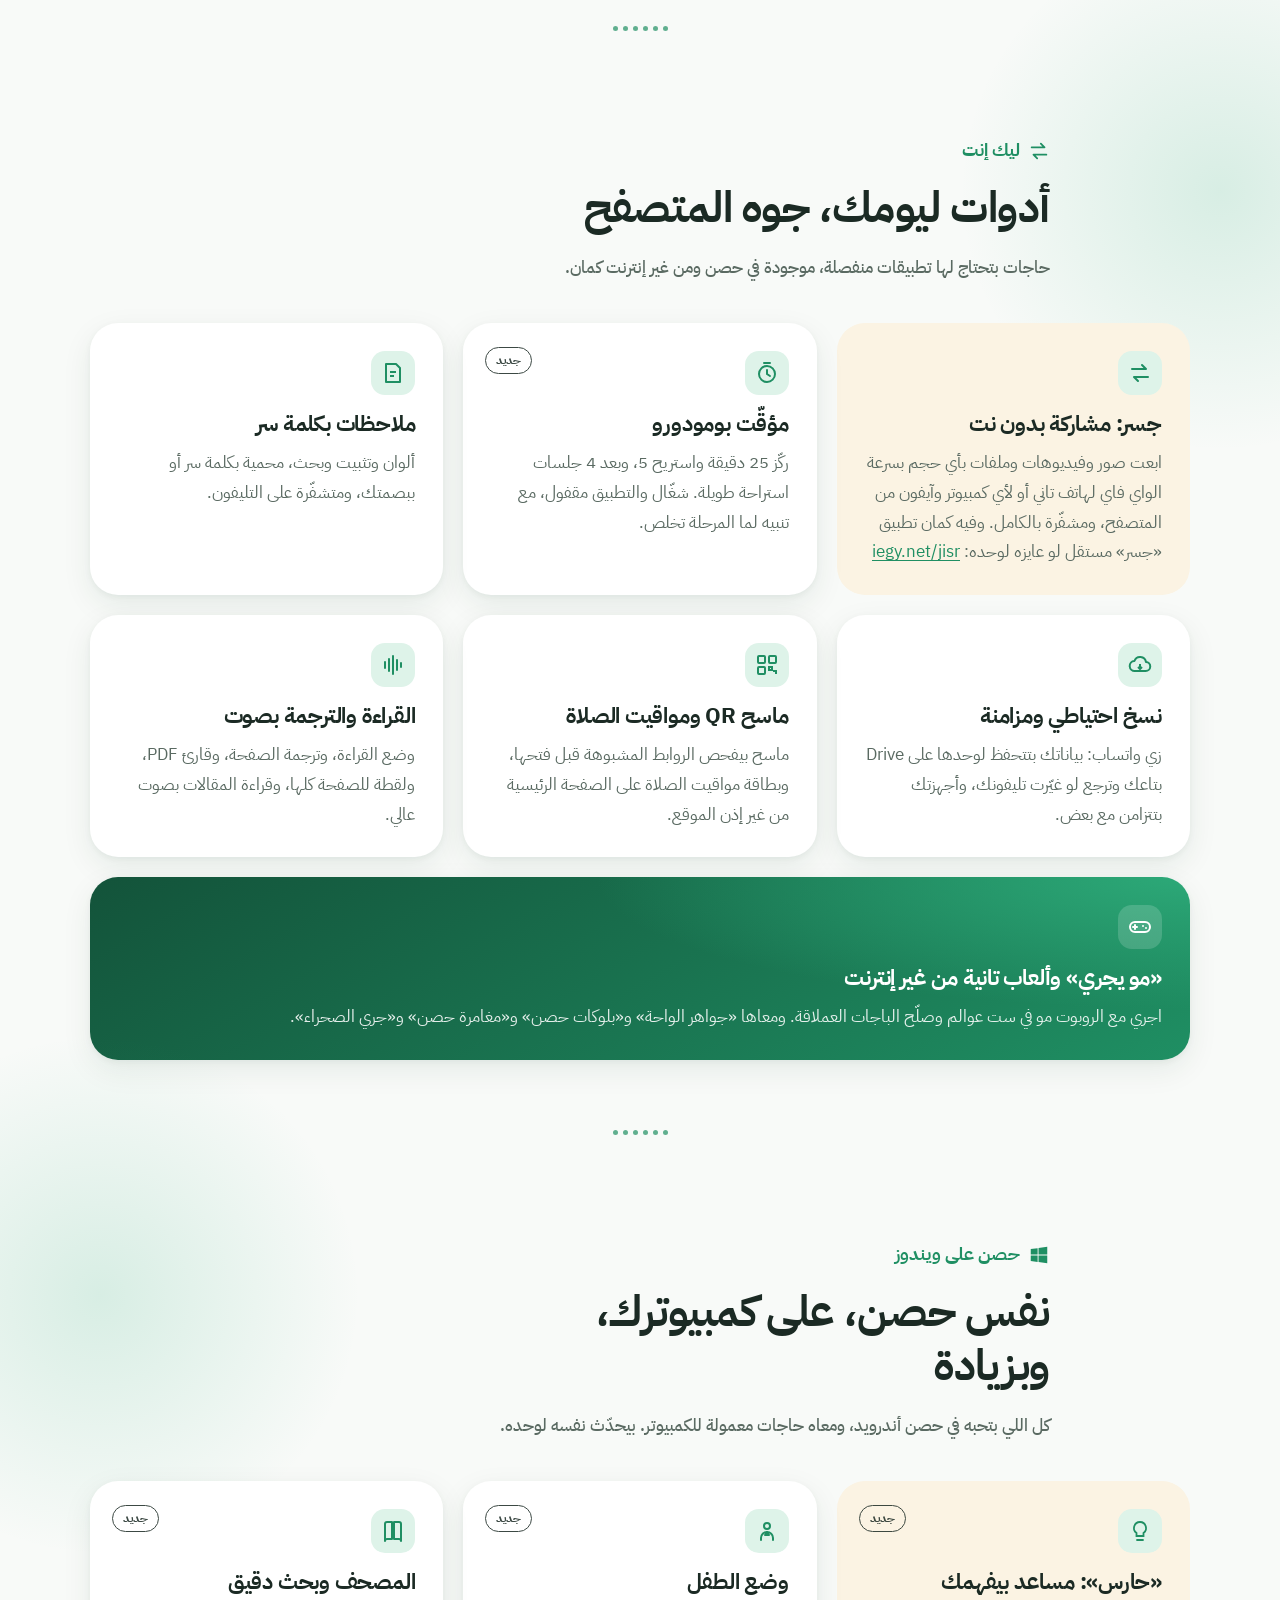
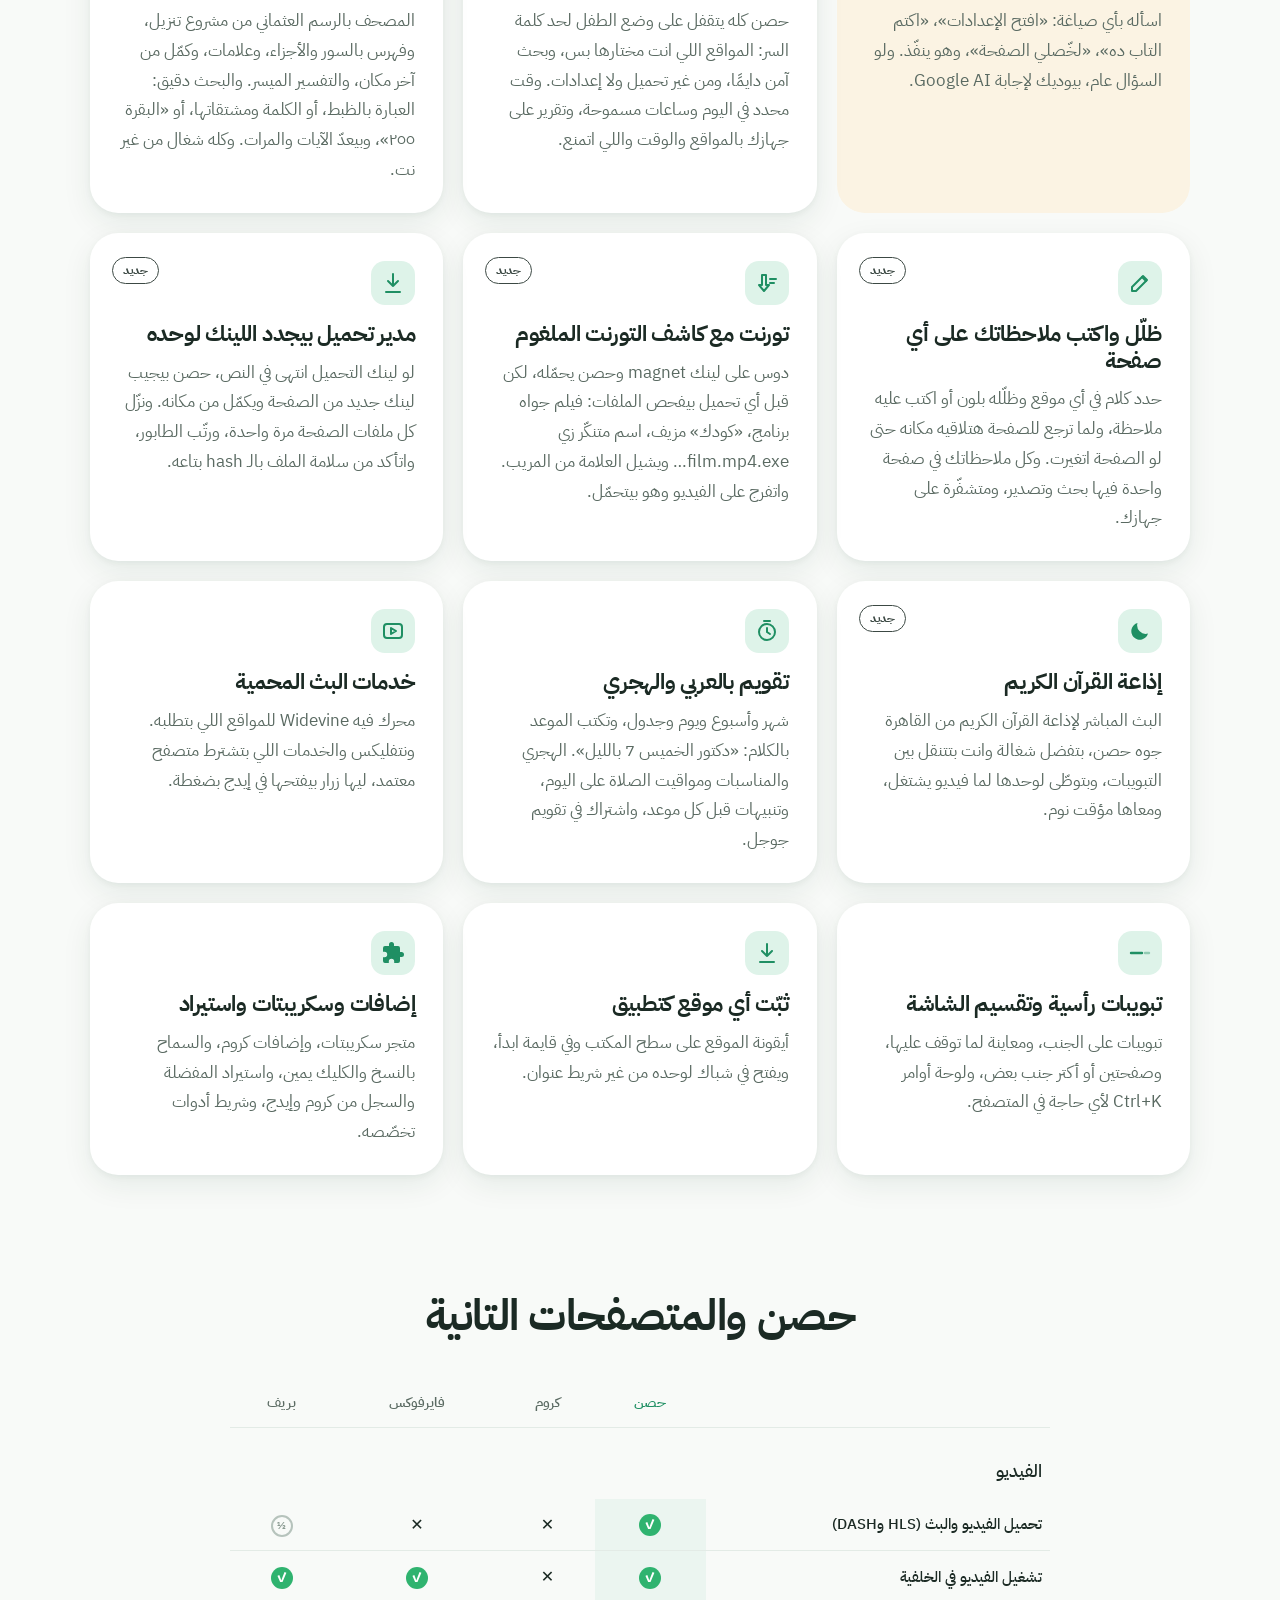
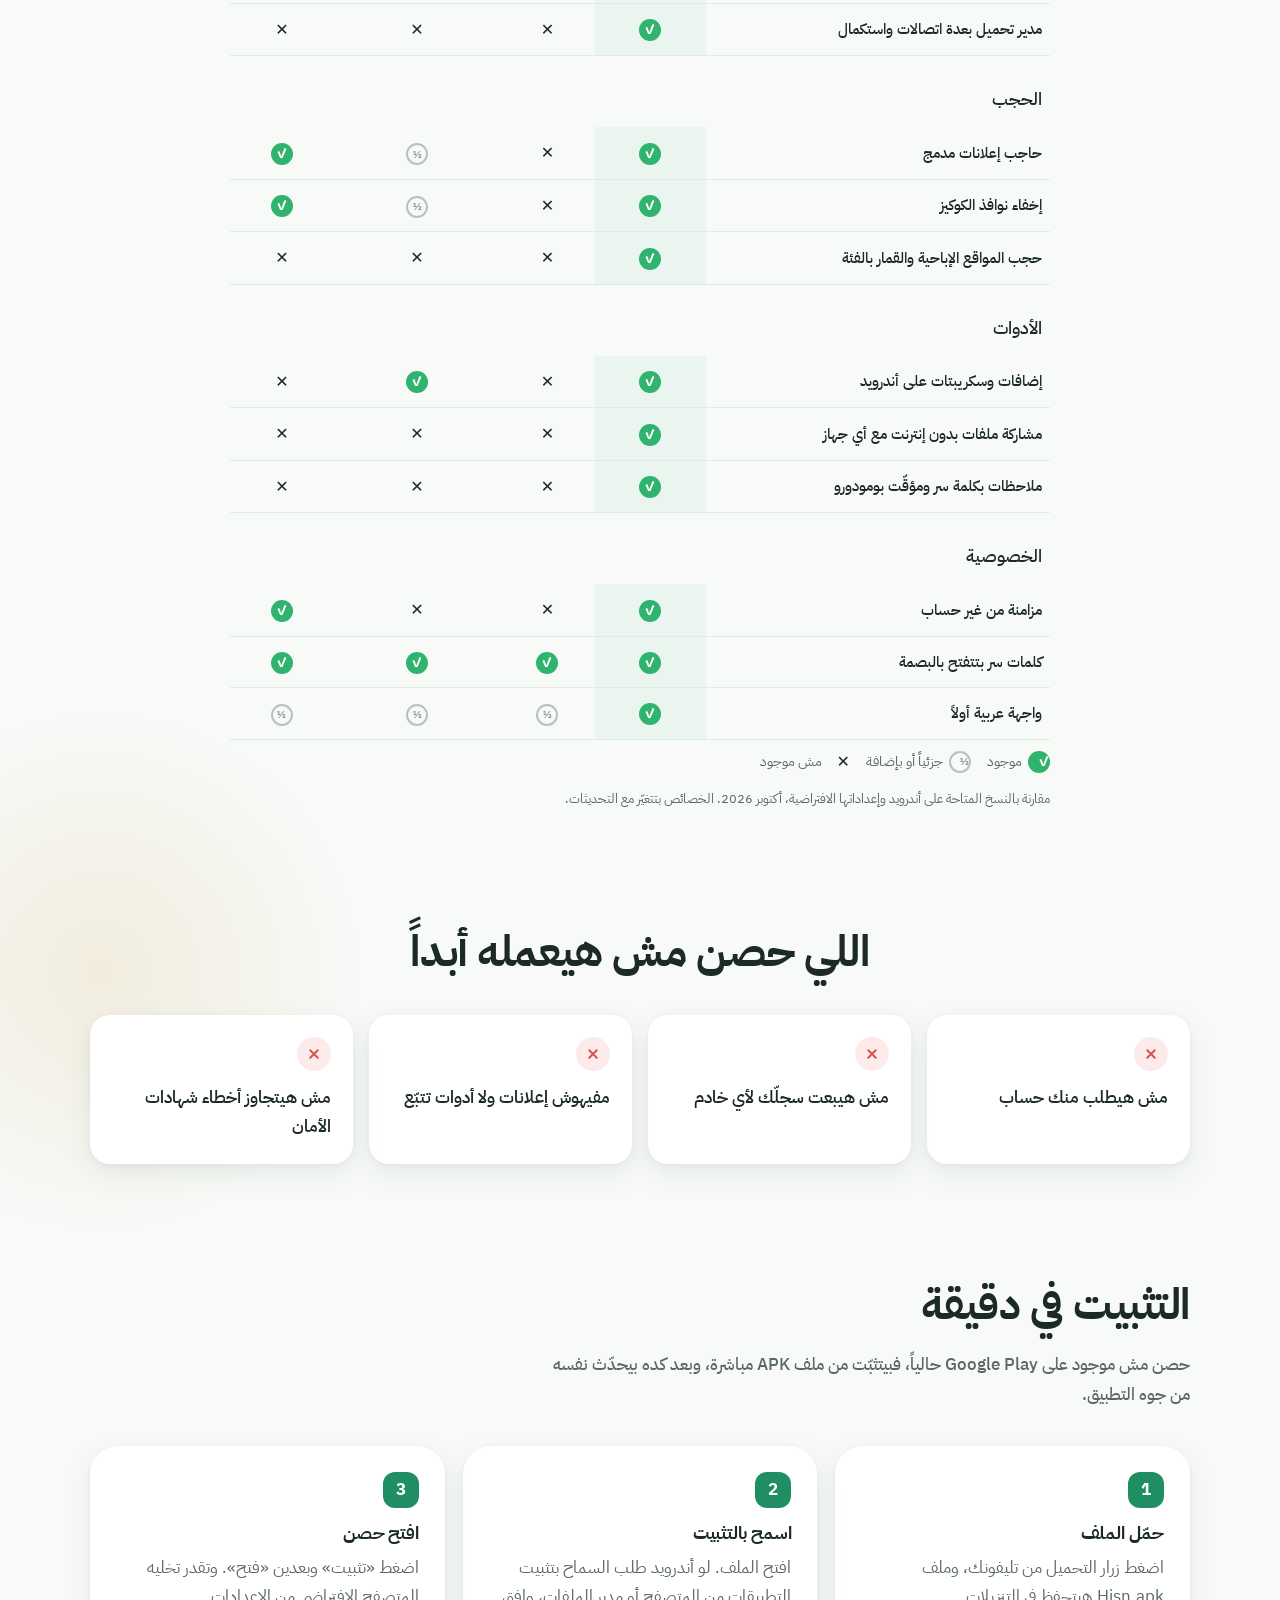
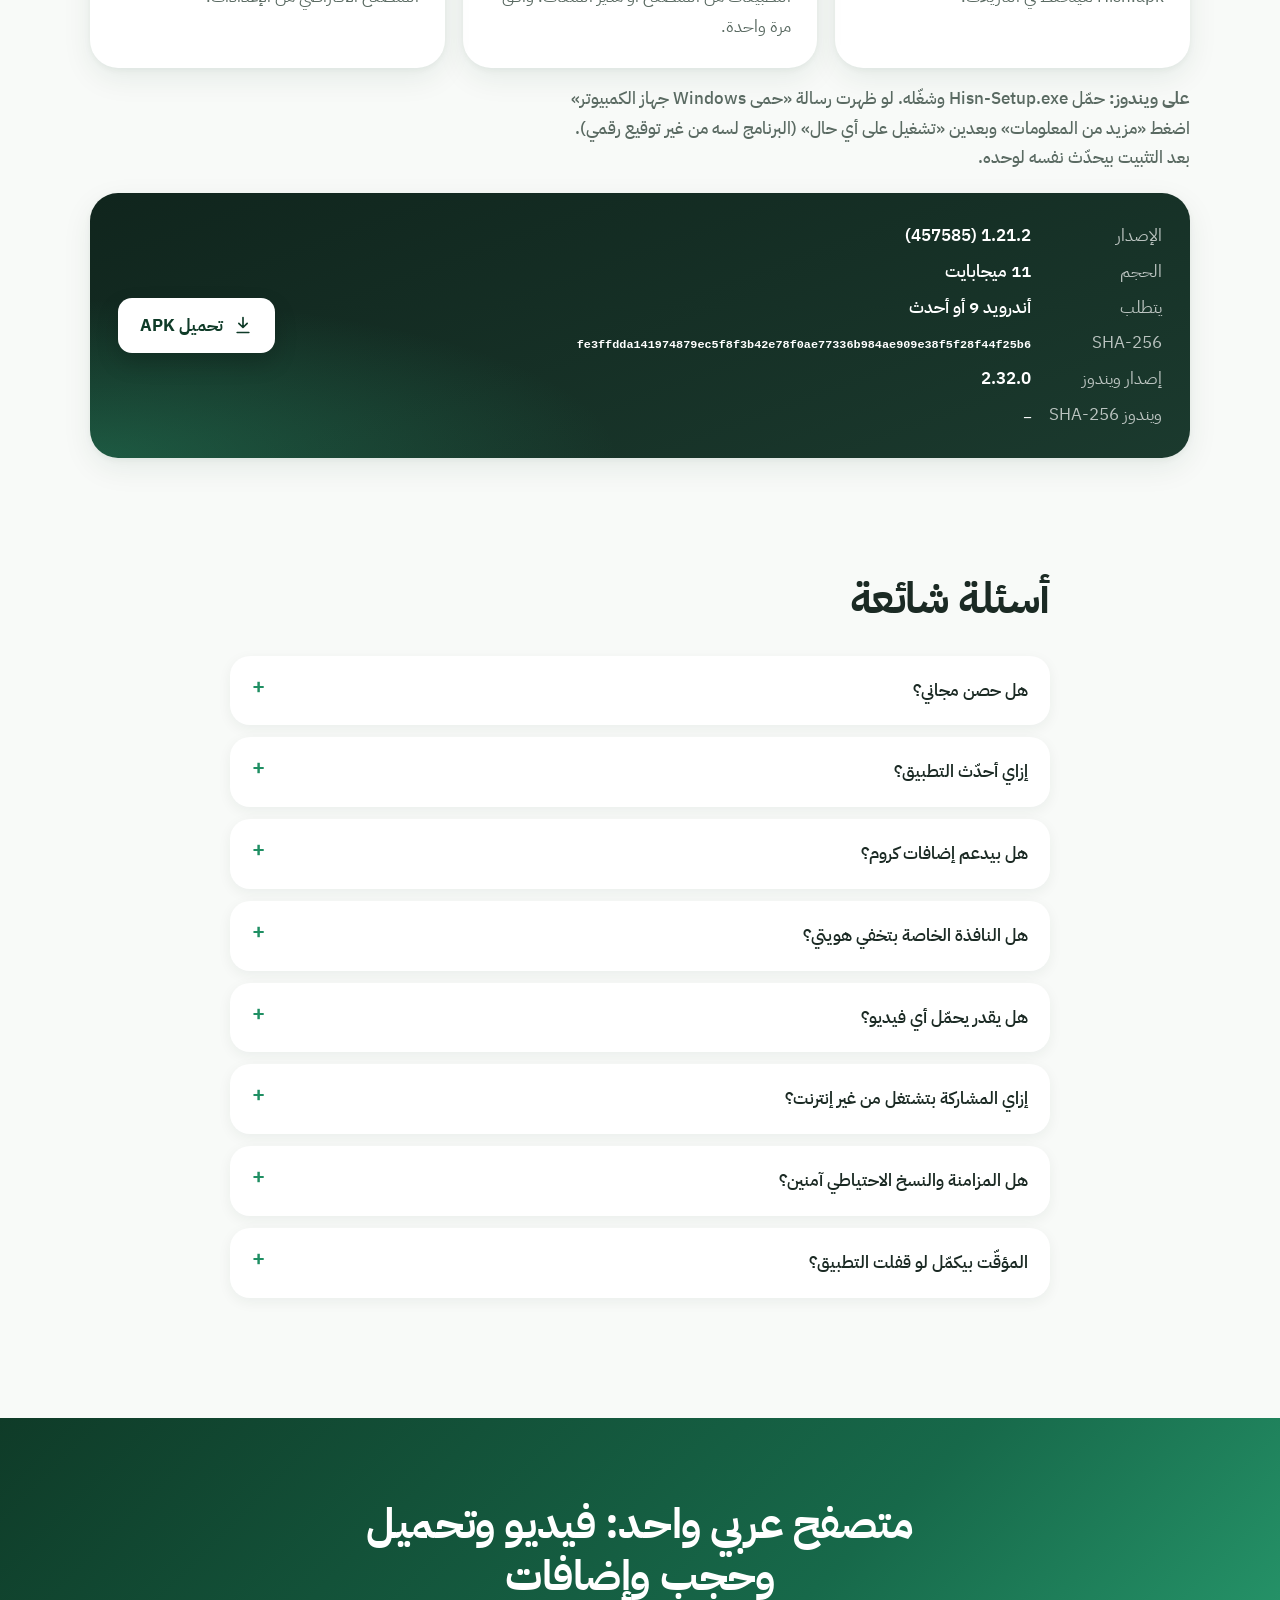
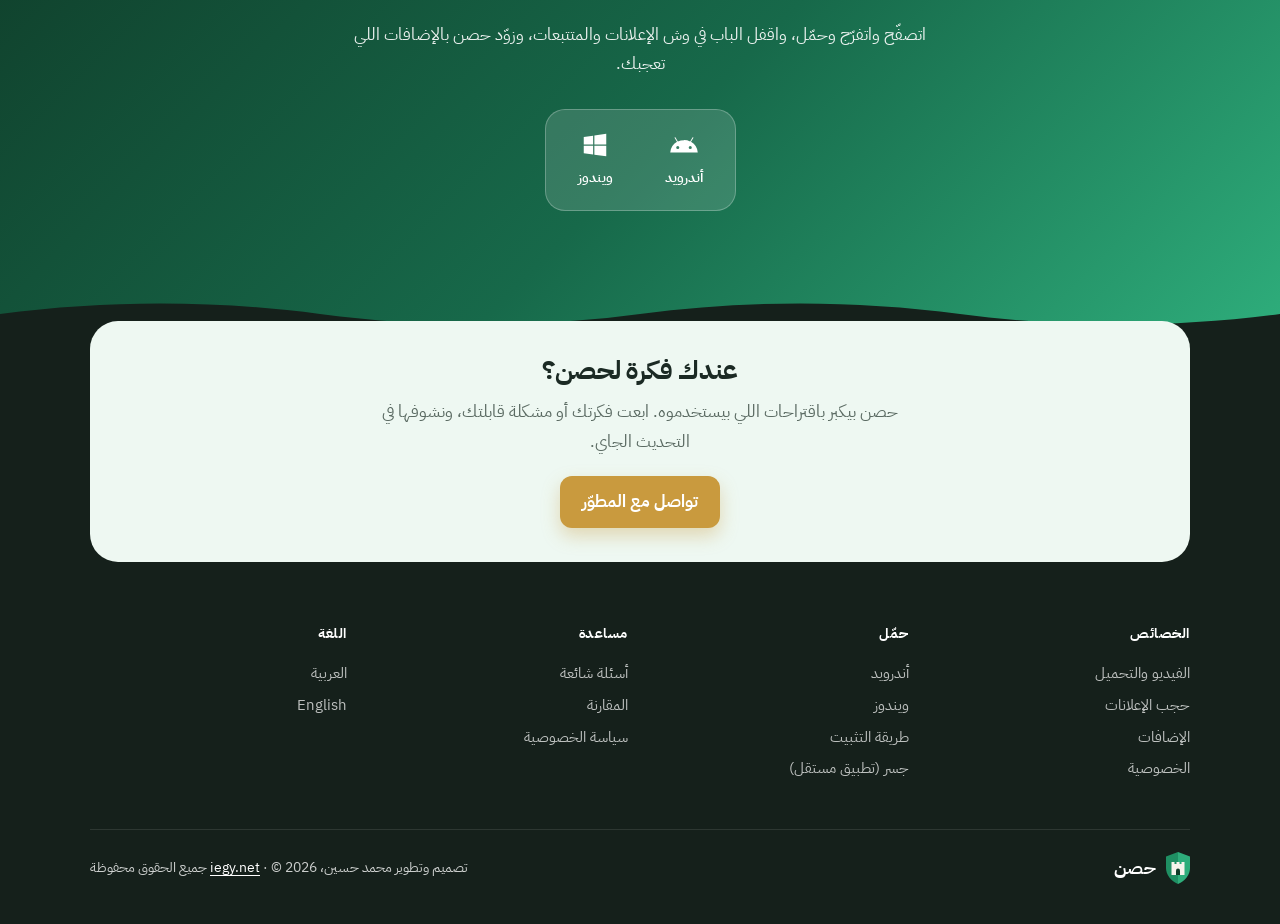
==== commit 80c1e68e: "Hisn for Windows 2.32.0; Store certification notes Claude-Session: https://claude.ai/code/session_01" ====
--- a/index.html
+++ b/index.html
@@ -380,7 +380,7 @@
           <dt>الحجم</dt><dd><span data-hisn="size">11</span> ميجابايت</dd>
           <dt>يتطلب</dt><dd>أندرويد 9 أو أحدث</dd>
           <dt>SHA-256</dt><dd><code data-hisn="sha">fe3ffdda141974879ec5f8f3b42e78f0ae77336b984ae909e38f5f28f44f25b6</code></dd>
-          <dt>إصدار ويندوز</dt><dd data-hisn="win-version">2.31.1</dd>
+          <dt>إصدار ويندوز</dt><dd data-hisn="win-version">2.32.0</dd>
           <dt>ويندوز SHA-256</dt><dd><code data-hisn="win-sha">—</code></dd>
         </dl>
         <a class="btn" href="download/Hisn.apk"><svg><use href="#i-dl"/></svg>تحميل APK</a>
